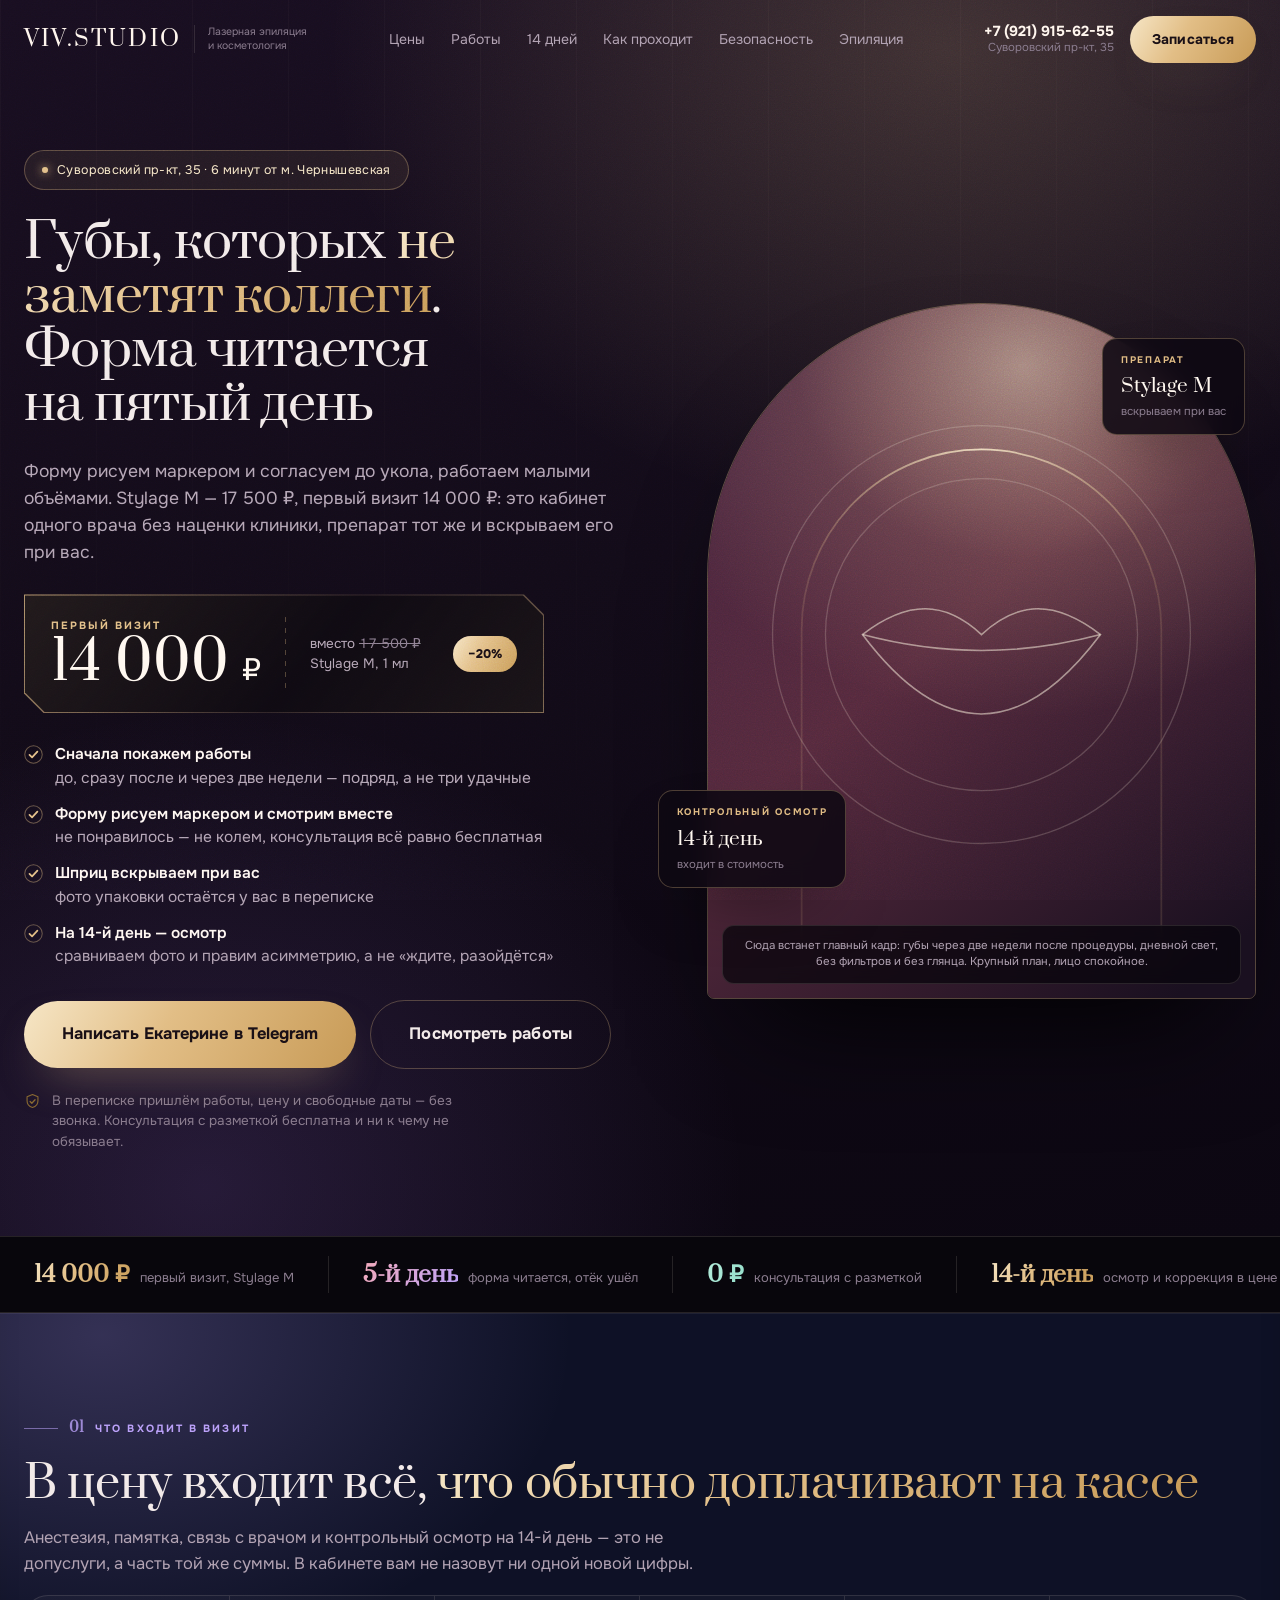
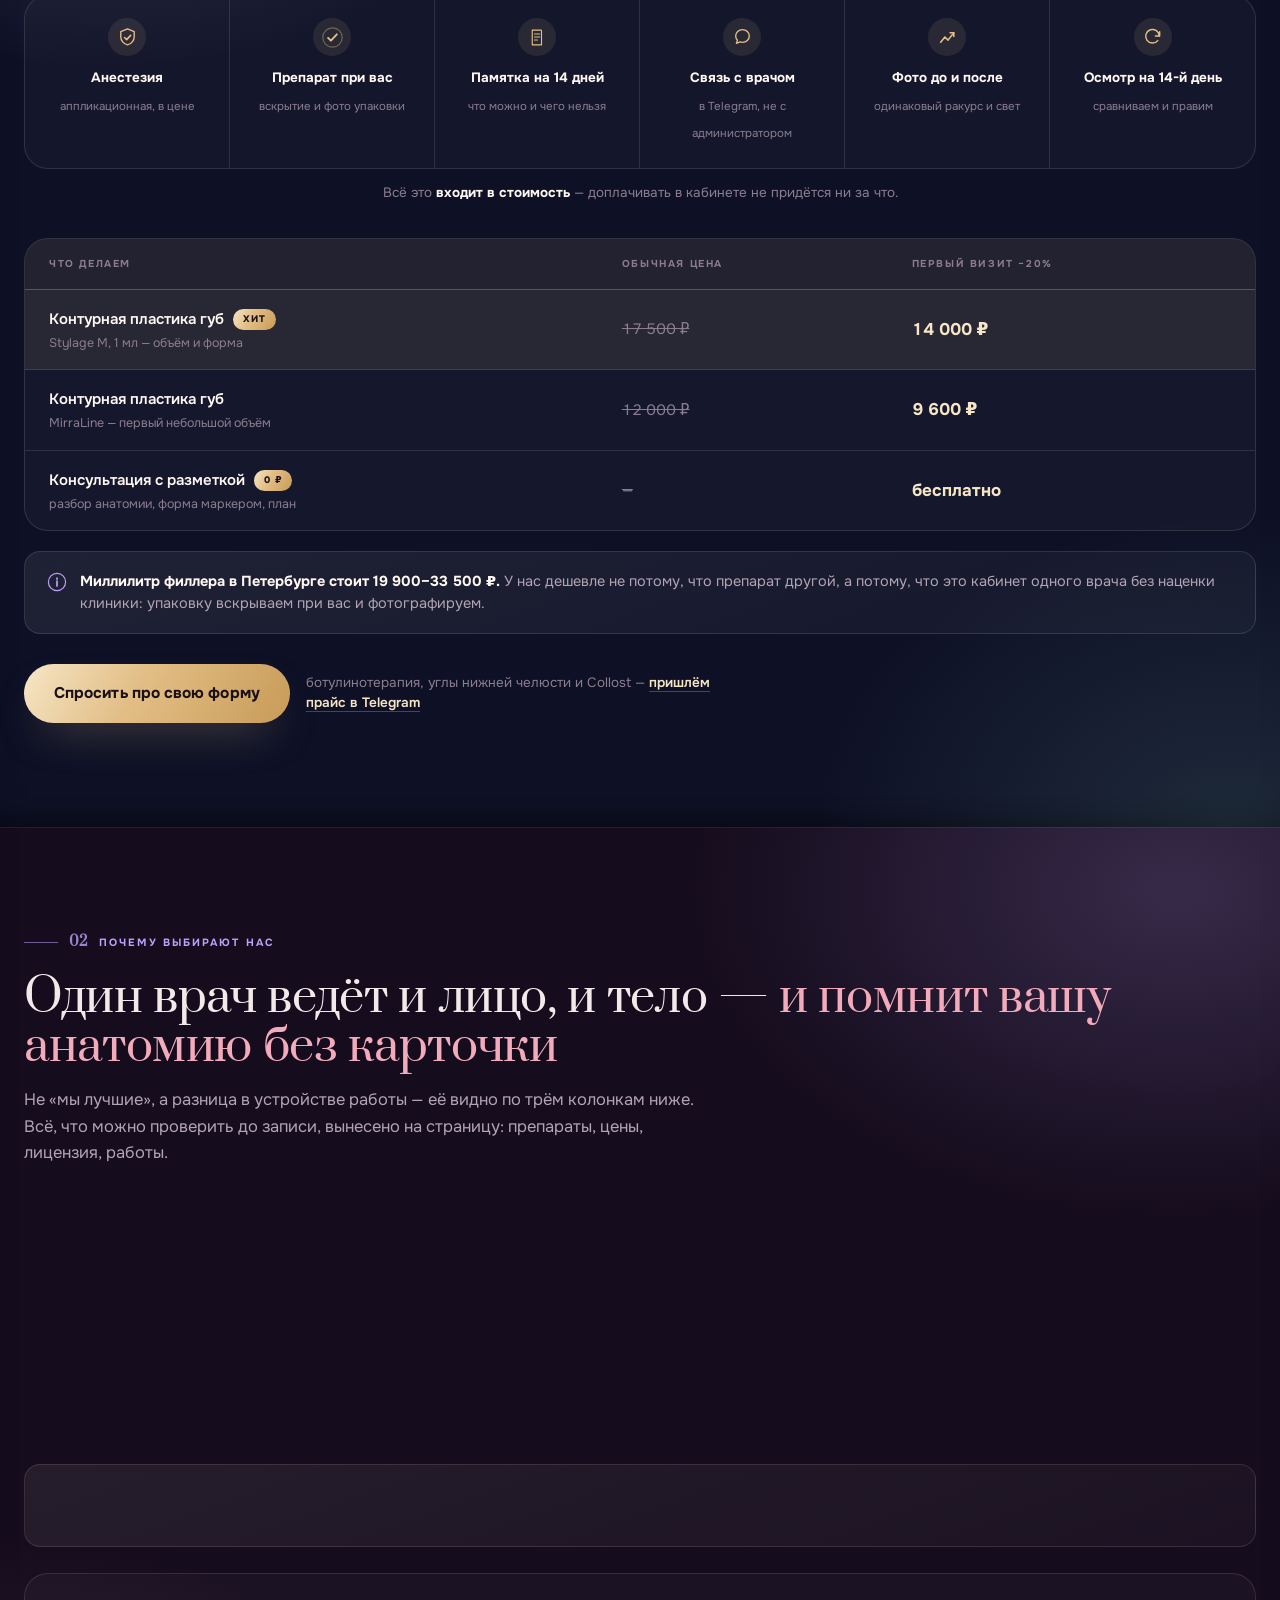
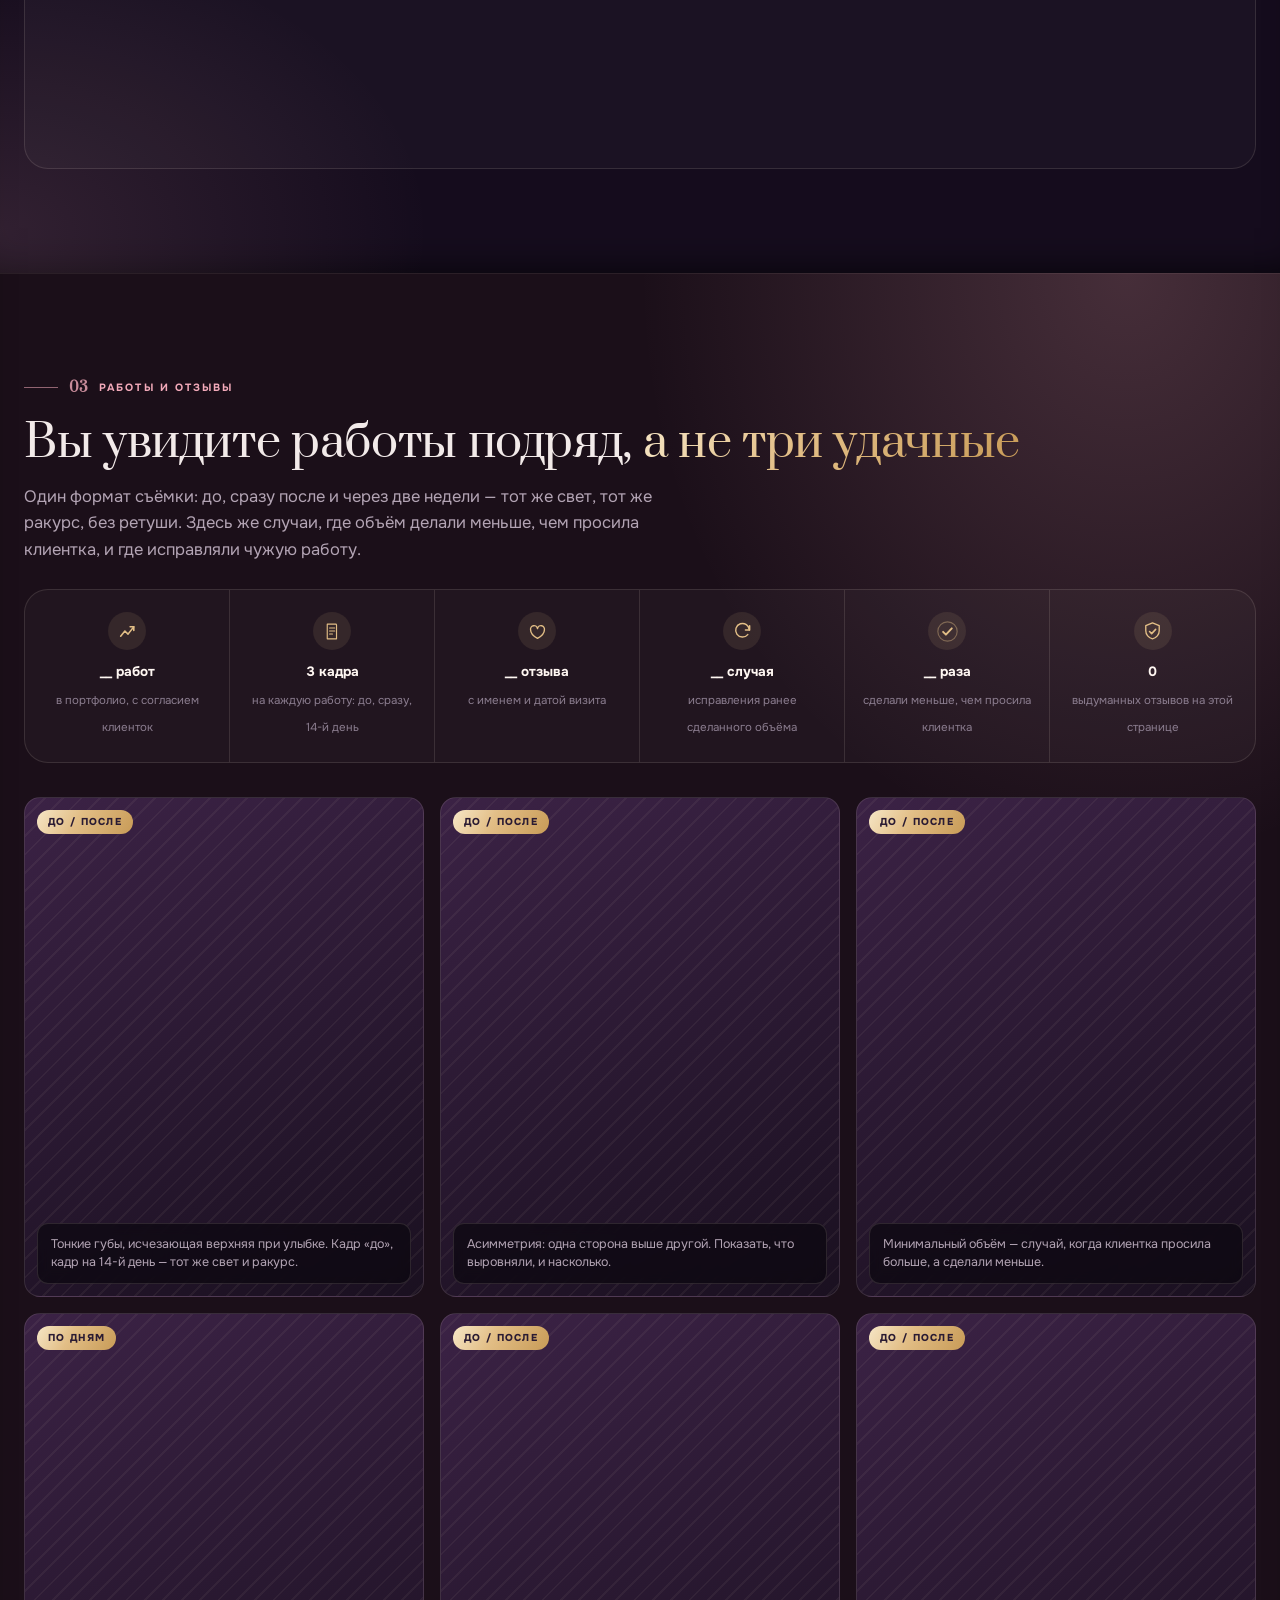
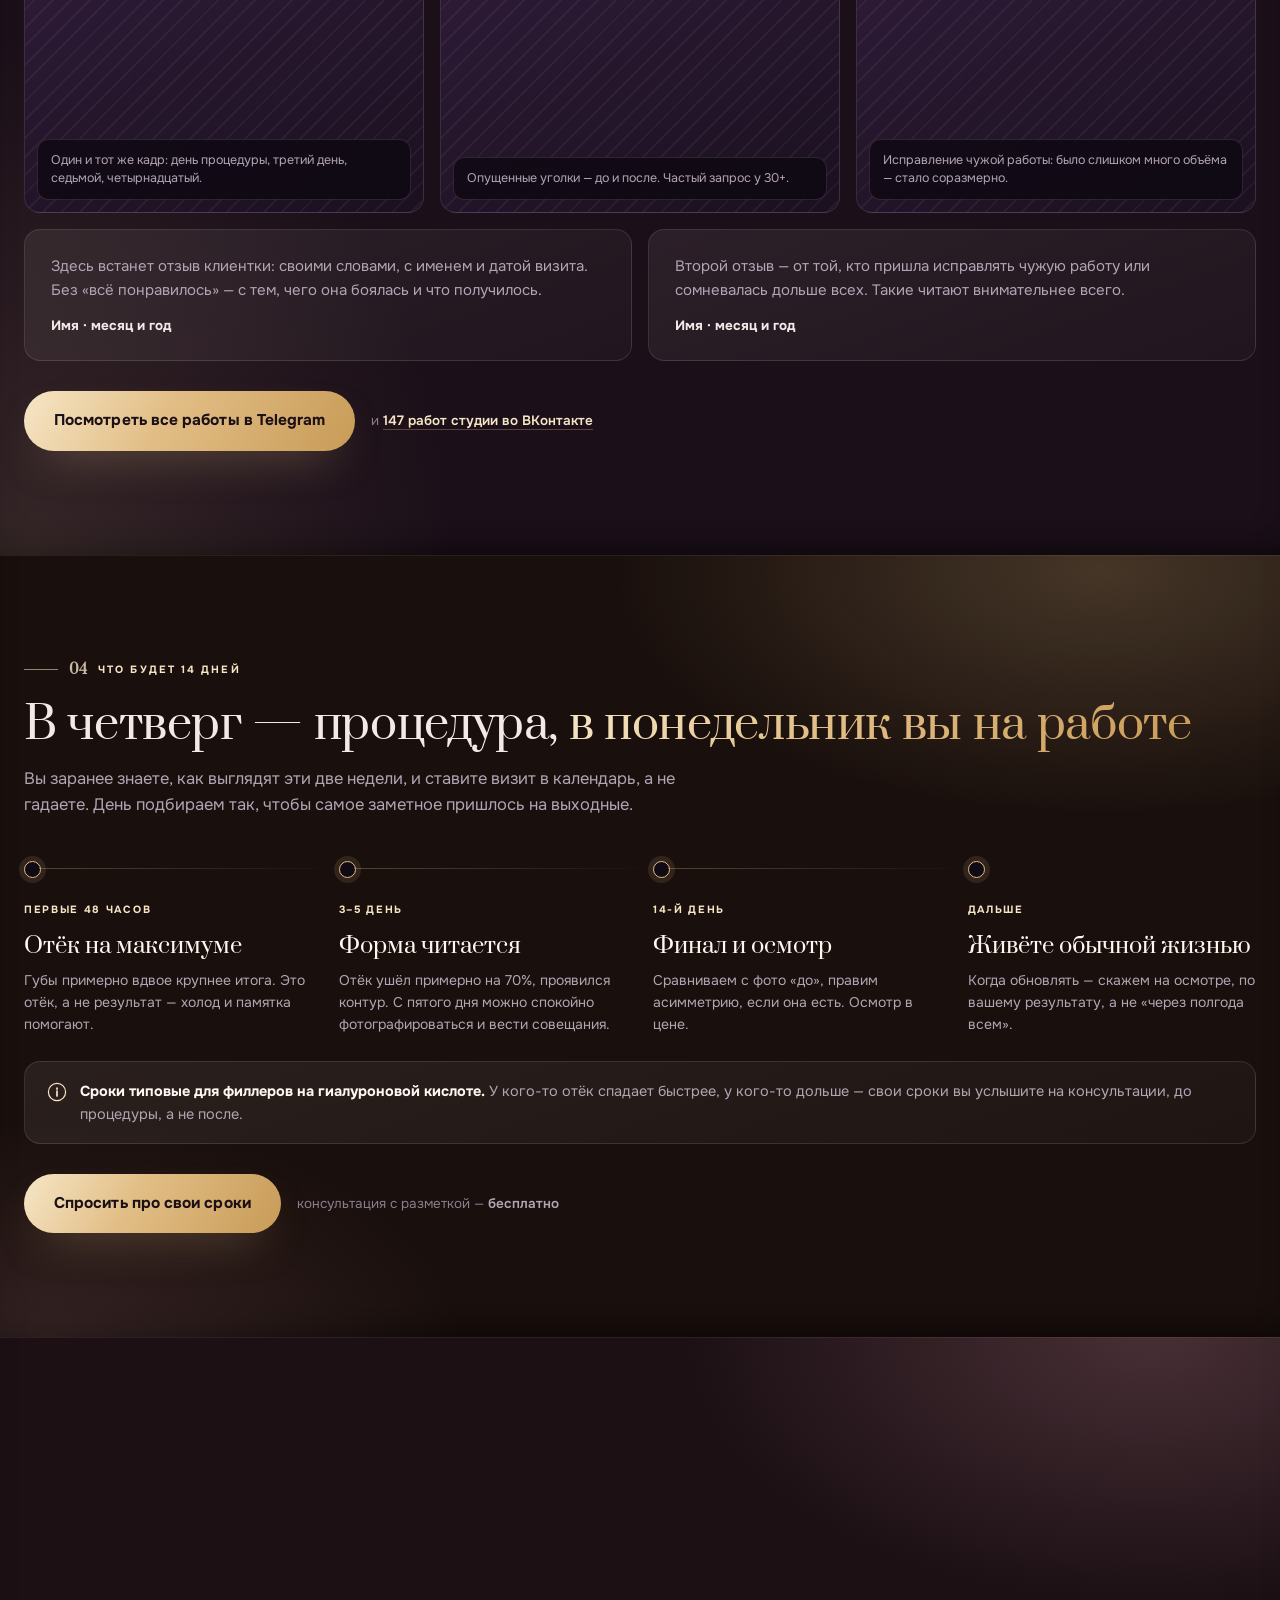
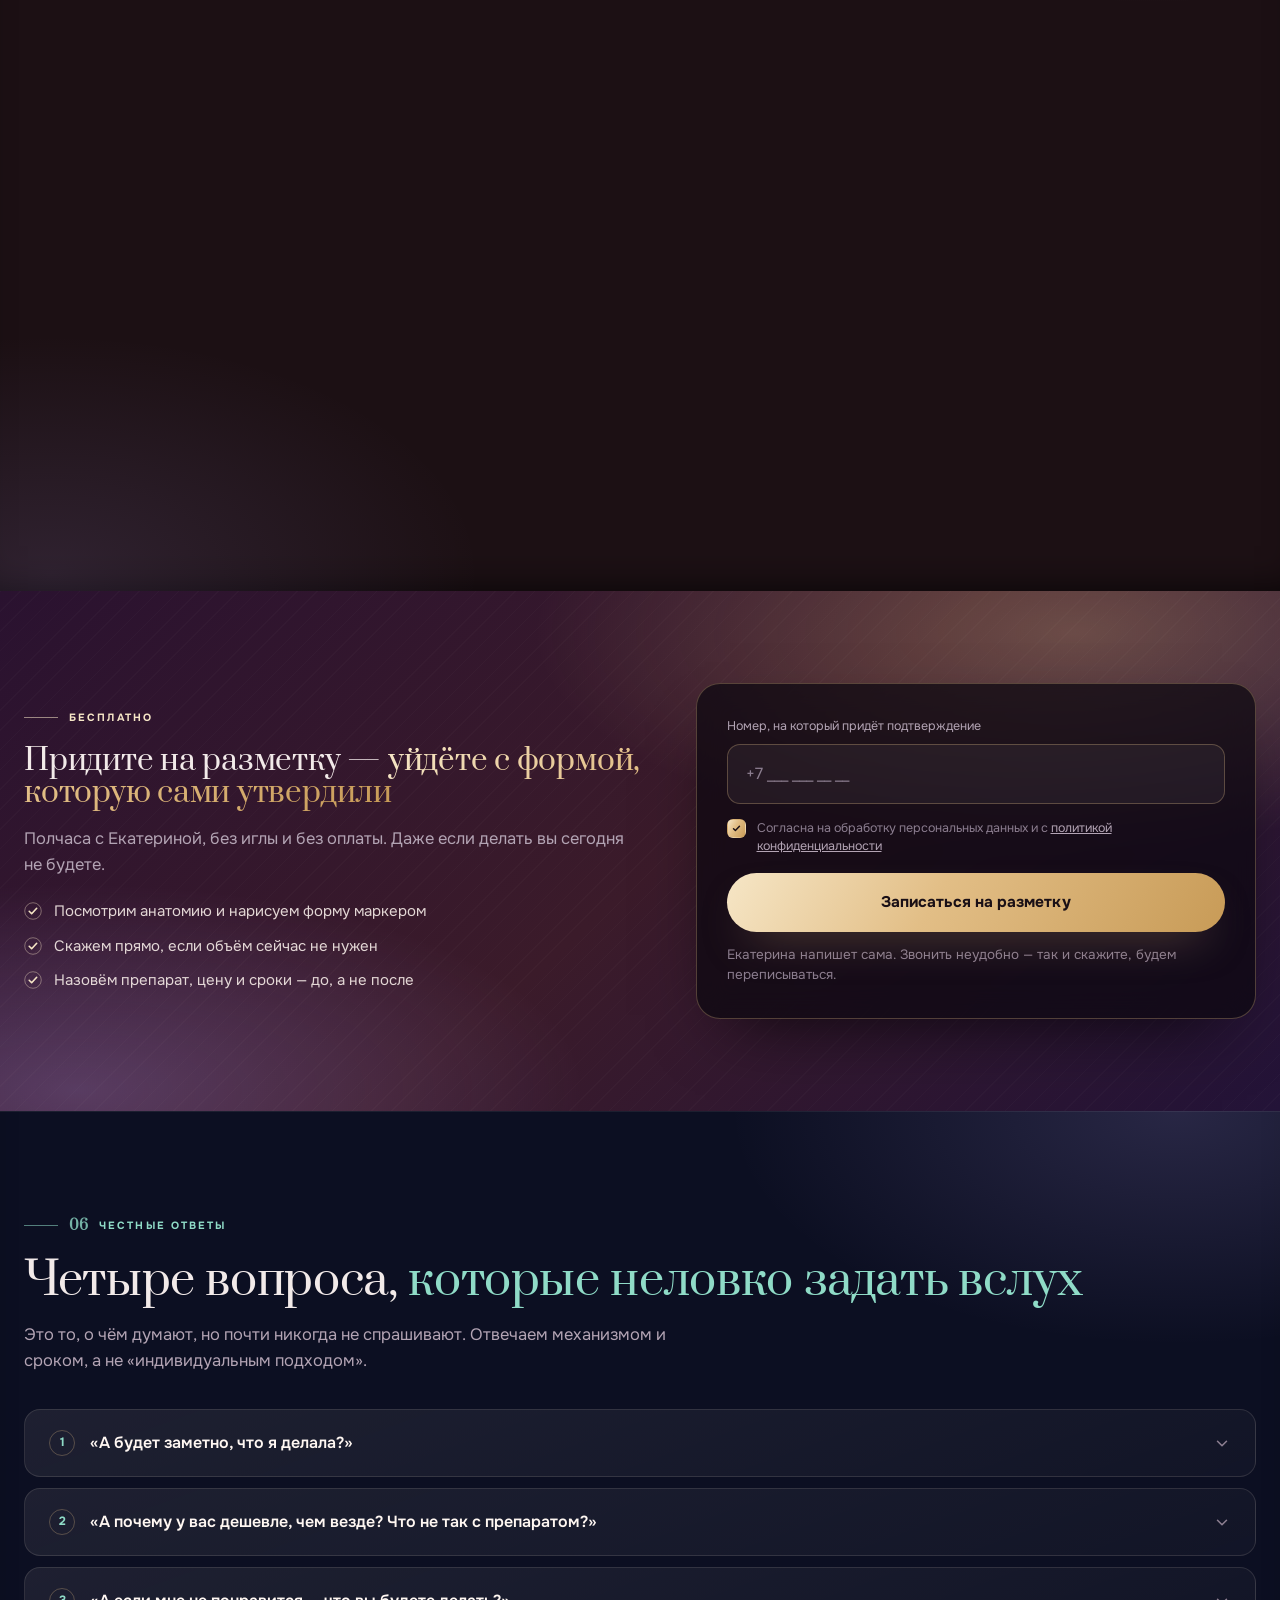
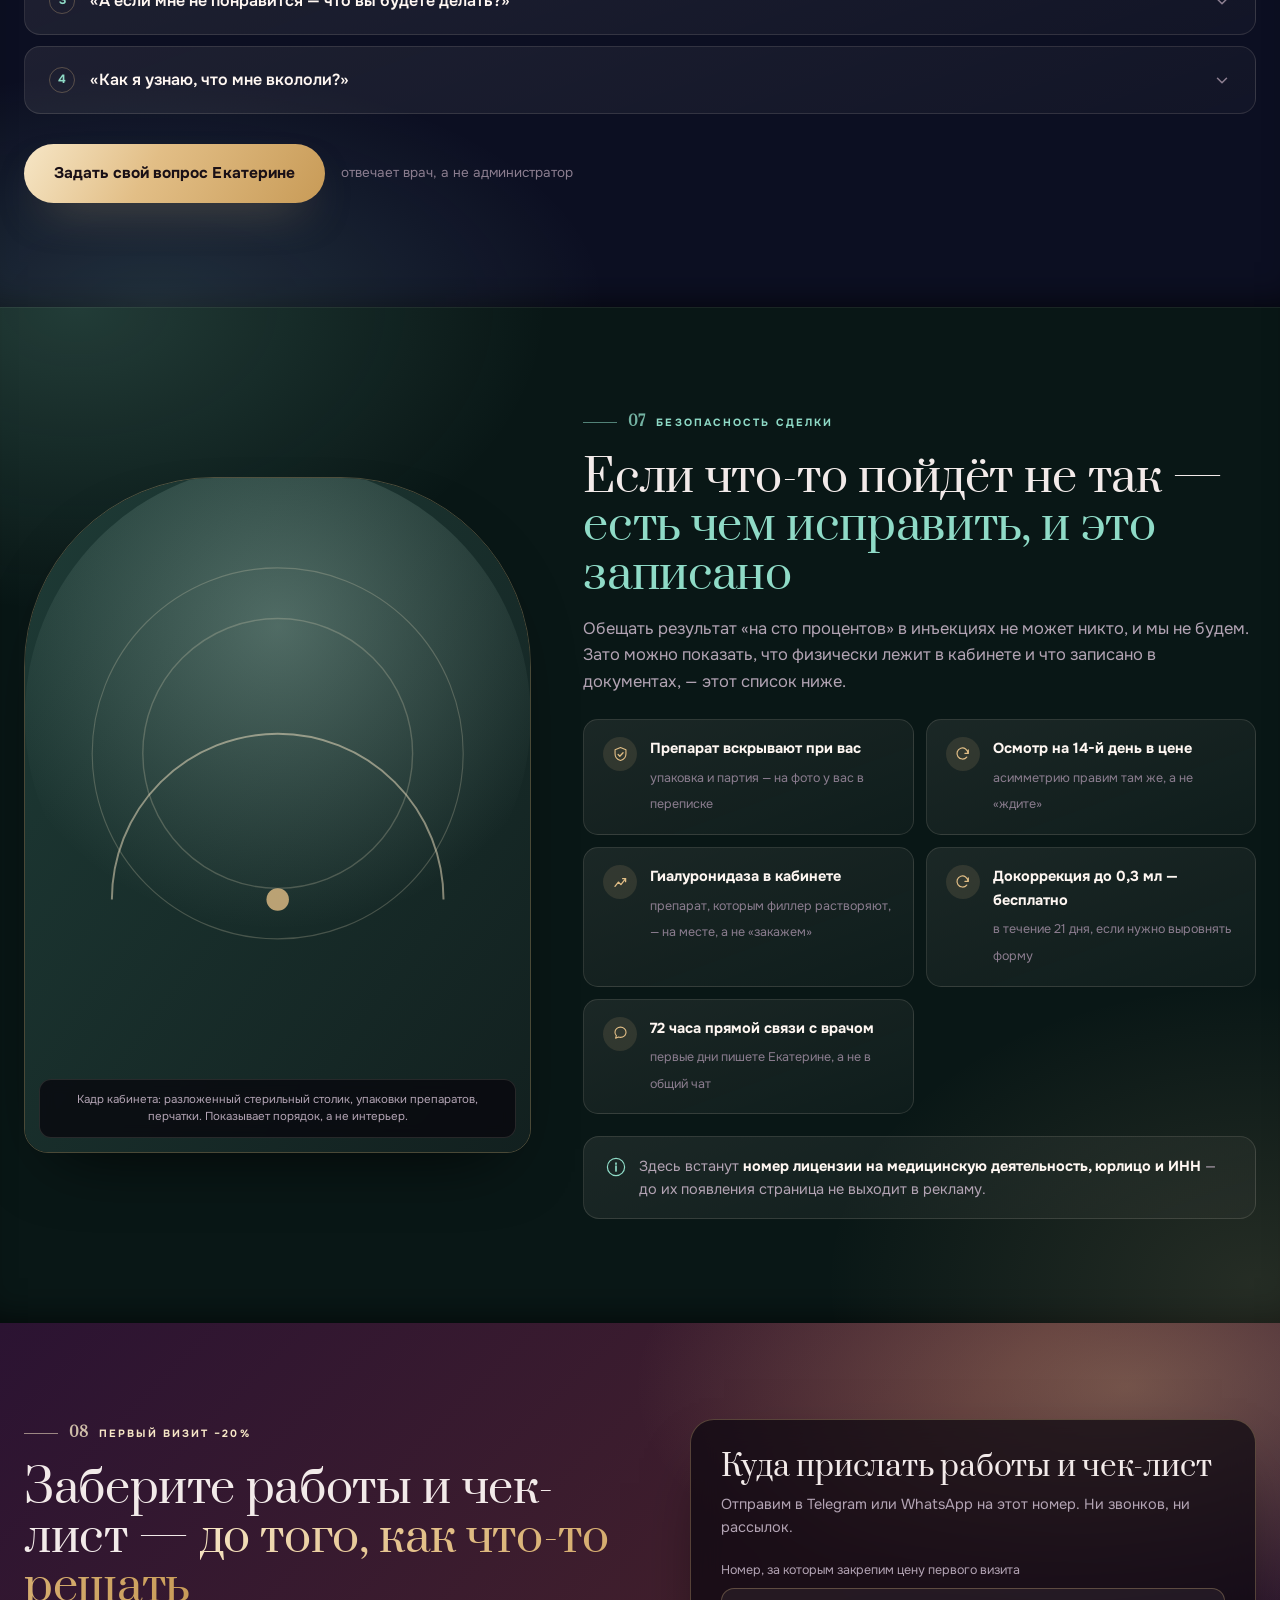
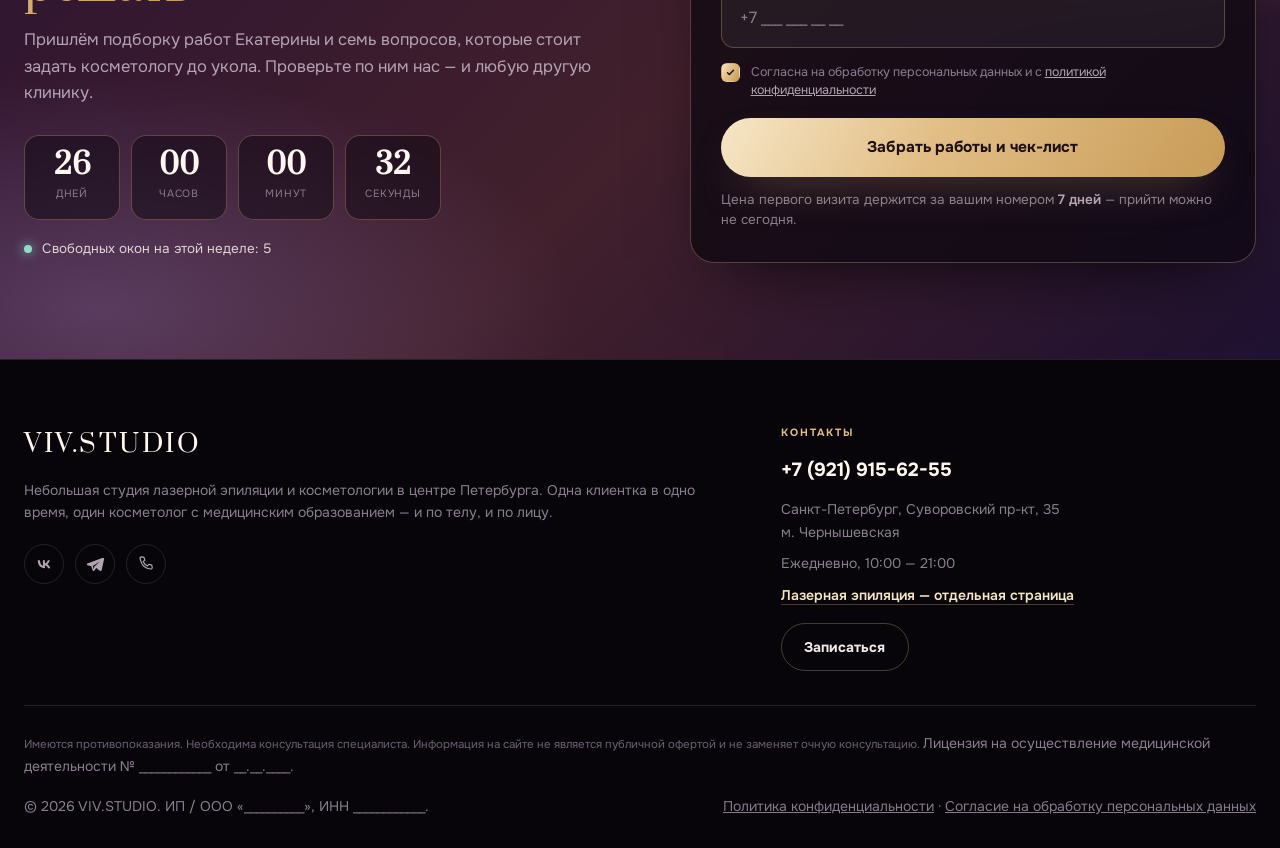
==== index.html @ d4361046 "Губы на главную, лендинг перестроен в восемь блоков По итогам ранжирования JTBD приоритетный сегмент" ====
<!doctype html>
<html lang="ru">
<head>
<meta charset="utf-8">
<meta name="viewport" content="width=device-width, initial-scale=1">
<title>Контурная пластика губ в Петербурге — 14 000 ₽ первый визит | VIV.STUDIO, м. Чернышевская</title>
<meta name="description" content="Губы малыми объёмами: форму рисуем маркером и согласуем до укола, шприц вскрываем при вас, на 14-й день — контрольный осмотр. Stylage M 17 500 ₽, первый визит 14 000 ₽ — цена названа здесь, а не «по запросу». Суворовский пр-кт, 35, шесть минут от м. Чернышевская.">
<link rel="canonical" href="https://viv.studio/">
<meta name="theme-color" content="#0B0710">
<meta name="format-detection" content="telephone=no">
<meta property="og:type" content="website">
<meta property="og:locale" content="ru_RU">
<meta property="og:site_name" content="VIV.STUDIO">
<meta property="og:url" content="https://viv.studio/">
<meta property="og:title" content="Губы, которых не заметят коллеги — VIV.STUDIO">
<meta property="og:description" content="Малые объёмы, форма согласована до укола, препарат вскрывают при вас. Stylage M — первый визит 14 000 ₽ вместо 17 500 ₽.">
<meta property="og:image" content="https://viv.studio/assets/img/og.png">
<meta property="og:image:width" content="1200">
<meta property="og:image:height" content="630">
<meta name="twitter:card" content="summary_large_image">

<!-- Микроразметка под второе направление. Как и на главной: в ней нет
     ничего, чего нет на странице, и нет ни одного отзыва и рейтинга,
     пока их не появилось на самом деле. -->
<script type="application/ld+json">
{
  "@context": "https://schema.org",
  "@type": "BeautySalon",
  "name": "VIV.STUDIO",
  "description": "Контурная пластика губ малыми объёмами у косметолога с медицинским образованием. Форма согласуется до укола, препарат вскрывают при клиентке, на 14-й день — контрольный осмотр.",
  "url": "https://viv.studio/",
  "image": "https://viv.studio/assets/img/og.png",
  "telephone": "+7 921 915-62-55",
  "priceRange": "9600-17500 ₽",
  "currenciesAccepted": "RUB",
  "address": {
    "@type": "PostalAddress",
    "streetAddress": "Суворовский проспект, 35",
    "addressLocality": "Санкт-Петербург",
    "addressCountry": "RU"
  },
  "openingHoursSpecification": [{
    "@type": "OpeningHoursSpecification",
    "dayOfWeek": ["Monday","Tuesday","Wednesday","Thursday","Friday","Saturday","Sunday"],
    "opens": "10:00",
    "closes": "21:00"
  }],
  "sameAs": ["https://vk.com/viv.studio", "https://t.me/VIV_Studio"],
  "makesOffer": [
    {
      "@type": "Offer",
      "name": "Контурная пластика губ Stylage M, первый визит",
      "price": "14000",
      "priceCurrency": "RUB",
      "description": "Обычная цена 17 500 ₽. В стоимость входят анестезия, памятка на 14 дней и контрольный осмотр."
    },
    {
      "@type": "Offer",
      "name": "Контурная пластика губ MirraLine, первый визит",
      "price": "9600",
      "priceCurrency": "RUB",
      "description": "Обычная цена 12 000 ₽. Вариант для первого небольшого объёма."
    },
    {
      "@type": "Offer",
      "name": "Консультация с разметкой",
      "price": "0",
      "priceCurrency": "RUB",
      "description": "Разбор анатомии, разметка маркером и согласование формы. Бесплатно и не обязывает записываться на процедуру."
    }
  ]
}
</script>
<script type="application/ld+json">
{
  "@context": "https://schema.org",
  "@type": "FAQPage",
  "mainEntity": [
    {
      "@type": "Question",
      "name": "Будет ли заметно, что я делала губы?",
      "acceptedAnswer": {
        "@type": "Answer",
        "text": "Работаем малыми объёмами. Форму рисуем маркером и смотрим в зеркало вместе — шприц вскрываем только после вашего согласия. Не понравилась разметка — расходимся, консультация бесплатная."
      }
    },
    {
      "@type": "Question",
      "name": "Сколько держится отёк после контурной пластики губ?",
      "acceptedAnswer": {
        "@type": "Answer",
        "text": "Типичные сроки для филлеров на гиалуроновой кислоте: заметный отёк первые один-три дня, форма читается к пятому-седьмому дню, окончательный результат — примерно к 14-му. Ваши сроки Екатерина назовёт на консультации."
      }
    },
    {
      "@type": "Question",
      "name": "Что будет, если мне не понравится результат?",
      "acceptedAnswer": {
        "@type": "Answer",
        "text": "Асимметрию правим на контрольном осмотре на 14-й день, он входит в стоимость. Филлер на гиалуроновой кислоте при необходимости растворяется — это обсуждается на консультации до процедуры."
      }
    },
    {
      "@type": "Question",
      "name": "Как я узнаю, какой препарат мне вводят?",
      "acceptedAnswer": {
        "@type": "Answer",
        "text": "Шприц вскрывают при вас, упаковку показывают и фотографируют — фото остаётся у вас в переписке."
      }
    }
  ]
}
</script>

<link rel="icon" href="assets/img/favicon.svg" type="image/svg+xml">
<link rel="apple-touch-icon" href="assets/img/apple-touch-icon.png">
<link rel="preload" as="font" type="font/woff2" href="assets/fonts/onest-cyrillic.woff2" crossorigin>
<link rel="preload" as="font" type="font/woff2" href="assets/fonts/prata-cyrillic.woff2" crossorigin>
<style>
/* ── ГАРНИТУРЫ ──────────────────────────────────────────────────────────
   Prata — витрина: заголовки и крупные цифры. Дидон с высоким контрастом
   штриха: на тёмном он читается как гравировка и держит всю премиальность
   страницы сам, без золотых рамок вокруг каждого блока.
   Onest — корпус: текст, интерфейс, прайс, метки. Спокойный гротеск с
   хорошей кириллицей, не спорит с витриной.
   Обе лежат локально: Google Fonts из РФ отдаётся нестабильно.
   ─────────────────────────────────────────────────────────────────────── */
@font-face{font-family:'Prata';font-style:normal;font-weight:400;font-display:swap;
  src:url(assets/fonts/prata-cyrillic.woff2) format('woff2');
  unicode-range:U+0301,U+0400-045F,U+0490-0491,U+04B0-04B1,U+2116}
@font-face{font-family:'Prata';font-style:normal;font-weight:400;font-display:swap;
  src:url(assets/fonts/prata-latin.woff2) format('woff2');
  unicode-range:U+0000-00FF,U+0131,U+0152-0153,U+02BB-02BC,U+02C6,U+02DA,U+02DC,U+0304,U+0308,U+0329,U+2000-206F,U+20AC,U+2122,U+2191,U+2193,U+2212,U+2215,U+FEFF,U+FFFD}
@font-face{font-family:'Onest';font-style:normal;font-weight:300 800;font-display:swap;
  src:url(assets/fonts/onest-cyrillic.woff2) format('woff2');
  unicode-range:U+0301,U+0400-045F,U+0490-0491,U+04B0-04B1,U+2116}
@font-face{font-family:'Onest';font-style:normal;font-weight:300 800;font-display:swap;
  src:url(assets/fonts/onest-latin.woff2) format('woff2');
  unicode-range:U+0000-00FF,U+0131,U+0152-0153,U+02BB-02BC,U+02C6,U+02DA,U+02DC,U+0304,U+0308,U+0329,U+2000-206F,U+20AC,U+2122,U+2191,U+2193,U+2212,U+2215,U+FEFF,U+FFFD}

/* ── ПАЛИТРА ────────────────────────────────────────────────────────────
   Ночная. База — почти чёрный с фиолетовым подтоном, у каждой главы своя
   тёмная бумага: слива, вино, индиго, малахит, эспрессо. Свет на странице
   даёт золото, цветные ноты — лиловая, розовая и мятная — расставлены по
   главам, чтобы лента не была одноцветной.
   ─────────────────────────────────────────────────────────────────────── */
:root{
  --ink:#0B0710;
  --tx:#F2EAE9;            /* корпус: 14:1 на самой светлой бумаге */
  --tx2:#B3A4B4;           /* вторичный: 6.6:1 */
  --tx3:#8B7D8F;
  --gold:#E2BE86; --gold-2:#C89B57; --gold-lt:#F6E6C6; --gold-dk:#8A6A32;
  --rose:#F3AABA; --lilac:#BCA2FA; --mint:#8FDBC7;
  --acc:var(--gold-lt);
  --line:rgba(240,224,206,.13);
  --line-2:rgba(226,190,134,.3);
  --card:linear-gradient(160deg,rgba(255,247,240,.075),rgba(255,247,240,.028));
  --card-h:linear-gradient(160deg,rgba(255,247,240,.11),rgba(255,247,240,.045));
  --glass:rgba(12,8,16,.55);
  --r:16px; --r-lg:24px; --r-xl:34px;
  --sh:0 30px 70px -34px rgba(0,0,0,.85);
  --sh-gold:0 20px 46px -22px rgba(226,190,134,.55);
  --ease:cubic-bezier(.22,.75,.25,1);
  --grad-gold:linear-gradient(120deg,#F6E6C6,#E2BE86 42%,#C89B57);
}

*{box-sizing:border-box;margin:0;padding:0}
html{scroll-behavior:smooth;scroll-padding-top:86px;-webkit-text-size-adjust:100%}
body{background:var(--ink);color:var(--tx);font:400 16.5px/1.62 'Onest',system-ui,-apple-system,'Segoe UI',sans-serif;
  overflow-x:hidden;-webkit-font-smoothing:antialiased;text-rendering:optimizeLegibility}
img{max-width:100%;display:block}
a{color:inherit}
button,input{font:inherit;color:inherit}
::selection{background:rgba(226,190,134,.32)}

/* зерно: на больших тёмных заливках без него видны полосы градиента */
.grain{position:fixed;inset:0;z-index:2;pointer-events:none;opacity:.5;mix-blend-mode:overlay;
  background-image:url("data:image/svg+xml,%3Csvg xmlns='http://www.w3.org/2000/svg' width='180' height='180'%3E%3Cfilter id='n'%3E%3CfeTurbulence type='fractalNoise' baseFrequency='.85' numOctaves='3'/%3E%3C/filter%3E%3Crect width='180' height='180' filter='url(%23n)' opacity='.5'/%3E%3C/svg%3E")}

.wrap{width:min(1240px,100% - 48px);margin-inline:auto}
.num{font-variant-numeric:tabular-nums lining-nums;font-feature-settings:"tnum" 1}
.sr{position:absolute;width:1px;height:1px;overflow:hidden;clip:rect(0 0 0 0)}

/* ── ТИПОГРАФИКА ── */
h1,h2,h3,h4,.dis{font-family:'Prata',Georgia,serif;font-weight:400;letter-spacing:-.008em;line-height:1.08}
h1{font-size:clamp(32px,3.9vw,56px);line-height:1.08;letter-spacing:-.015em;text-wrap:balance}
.nw{white-space:nowrap}
h2{font-size:clamp(29px,3.5vw,49px);line-height:1.09}
h3{font-size:clamp(22px,2.3vw,30px)}
h4{font-size:20px;line-height:1.22}
h2 .acc,h1 .acc,h3 .acc{background:var(--grad-gold);-webkit-background-clip:text;background-clip:text;color:transparent}
h1 .acc-r,h2 .acc-r{color:var(--rose)}
h2 .acc-l{color:var(--lilac)}
h2 .acc-m{color:var(--mint)}
.lead{font-size:clamp(16.5px,1.25vw,18.5px);line-height:1.6;color:var(--tx2);max-width:62ch;margin-top:16px}
/* Сообщение о том, что заявка не ушла. Появляется только при отказе
   сервера: человек не должен остаться с ощущением «я записалась»,
   если на самом деле его телефон никуда не уехал. */
.sendfail{margin-top:16px;padding:16px 18px;border-radius:14px;font-size:14px;line-height:1.55;
  color:var(--tx2);background:rgba(228,120,140,.1);border:1px solid rgba(228,120,140,.34)}
.sendfail b{display:block;margin-bottom:4px;color:#FFF7F2}
.sf-btns{display:flex;flex-wrap:wrap;gap:9px;margin-top:12px}
.sf-btns a{padding:9px 15px;border-radius:99px;font-size:13.5px;font-weight:700;text-decoration:none;
  color:#2A1B33;background:var(--grad-gold)}
.sf-btns a+a{color:var(--tx);background:none;border:1px solid var(--line-2)}
.under{font-size:13.5px;line-height:1.5;color:var(--tx3)}
.under b{color:var(--tx2);font-weight:600}
b,strong{font-weight:700;color:#FFF7F2}

/* метка главы: номер, тонкая линия, слово */
.kick{display:flex;align-items:center;gap:11px;font-size:10.5px;font-weight:700;letter-spacing:.2em;
  text-transform:uppercase;color:var(--acc);margin-bottom:20px}
.kick i{width:34px;height:1px;background:currentColor;opacity:.55;flex:none}
.kick em{font-family:'Prata',serif;font-style:normal;font-size:14px;letter-spacing:0;opacity:.8}

/* ── КНОПКИ ── */
.btn{position:relative;display:inline-flex;align-items:center;justify-content:center;gap:9px;
  padding:17px 30px;border:0;border-radius:999px;cursor:pointer;overflow:hidden;
  font-size:15.5px;font-weight:700;letter-spacing:.005em;text-decoration:none;white-space:nowrap;
  background:var(--grad-gold);color:#1A1016;box-shadow:var(--sh-gold);
  transition:transform .35s var(--ease),box-shadow .35s var(--ease),filter .35s var(--ease)}
.btn::after{content:'';position:absolute;inset:0;transform:translateX(-120%) skewX(-18deg);
  background:linear-gradient(90deg,transparent,rgba(255,255,255,.55),transparent);transition:transform .8s var(--ease)}
.btn:hover{transform:translateY(-2px);box-shadow:0 26px 54px -20px rgba(226,190,134,.75);filter:brightness(1.04)}
.btn:hover::after{transform:translateX(120%) skewX(-18deg)}
.btn:active{transform:translateY(0)}
.btn-lg{padding:20px 38px;font-size:16.5px}
.btn-sm{padding:12px 22px;font-size:14px}
.btn-w{width:100%}
.btn-ghost{background:transparent;color:var(--tx);box-shadow:none;border:1px solid var(--line-2)}
.btn-ghost:hover{background:rgba(226,190,134,.08);box-shadow:none;border-color:var(--gold)}
.btn-ghost::after{display:none}

/* ── ШАПКА ── */
.progress{position:fixed;top:0;left:0;height:2px;width:0;z-index:60;background:var(--grad-gold);
  box-shadow:0 0 14px rgba(226,190,134,.6);transition:width .12s linear}
header{position:fixed;top:0;left:0;right:0;z-index:50;padding:16px 0;
  transition:padding .45s var(--ease),background .45s var(--ease),box-shadow .45s var(--ease),backdrop-filter .45s}
header.sticky-on{padding:9px 0;background:rgba(9,6,13,.82);backdrop-filter:blur(16px) saturate(140%);
  box-shadow:0 1px 0 var(--line),0 18px 40px -30px #000}
.hd{display:flex;align-items:center;justify-content:space-between;gap:22px}
.logo{display:flex;align-items:center;gap:13px;text-decoration:none}
.lm{font-family:'Prata',serif;font-size:22px;letter-spacing:.1em;color:#FFF6EE}
.ld{font-size:10.5px;line-height:1.32;color:var(--tx3);border-left:1px solid var(--line);padding-left:13px}
header nav{display:flex;gap:26px;font-size:14px;color:var(--tx2)}
header nav a{position:relative;text-decoration:none;padding:4px 0;transition:color .3s var(--ease)}
header nav a::after{content:'';position:absolute;left:0;right:100%;bottom:0;height:1px;background:var(--gold);
  transition:right .4s var(--ease)}
header nav a:hover{color:var(--gold-lt)}
header nav a:hover::after{right:0}
.hd-c{display:flex;align-items:center;gap:16px}
.hd-ph{text-align:right;font-size:14.5px;line-height:1.3}
.hd-ph a{font-weight:700;text-decoration:none;color:#FFF6EE}
.hd-ph span{display:block;font-size:11.5px;color:var(--tx3)}
.burger{display:none;background:none;border:0;color:var(--tx);cursor:pointer;padding:6px}

/* ── ПЕРВЫЙ ЭКРАН ─────────────────────────────────────────────────────
   Сцена, а не «цветные пятна»: тёмный зал, один тёплый луч сверху и
   светящаяся арка справа. Слева — крупная витринная типографика и билет
   с ценой, у которого срезаны углы. Премиум читается материалом и
   светом, забота — тем, что первым делом названы цена и бесплатный вход.
   ─────────────────────────────────────────────────────────────────── */
.hero{position:relative;overflow:hidden;padding:150px 0 84px;
  background:
    radial-gradient(78% 62% at 74% 4%,rgba(226,190,134,.2),transparent 62%),
    radial-gradient(66% 60% at 16% 96%,rgba(150,110,220,.18),transparent 64%),
    linear-gradient(168deg,#180E20 0%,#120B18 46%,#0C0712 100%)}
/* вертикальные нити — «занавес» зала */
.hero::before{content:'';position:absolute;inset:0;pointer-events:none;opacity:.5;
  background:repeating-linear-gradient(90deg,rgba(255,240,220,.05) 0 1px,transparent 1px 96px);
  mask-image:linear-gradient(180deg,#000 0%,transparent 78%)}
.hero-g{position:relative;display:grid;grid-template-columns:1.06fr .94fr;gap:64px;align-items:center}
.tag{display:inline-flex;align-items:center;gap:9px;padding:9px 17px;border-radius:999px;
  border:1px solid var(--line-2);background:rgba(226,190,134,.07);
  font-size:12.5px;letter-spacing:.03em;color:var(--gold-lt);margin-bottom:26px}
.tag i{width:6px;height:6px;border-radius:50%;background:var(--gold);box-shadow:0 0 10px var(--gold)}
.h-txt h1{margin-bottom:26px}
.h-sub{font-size:17.5px;line-height:1.55;color:var(--tx2);max-width:52ch}

/* билет с ценой: срезанные углы и золотая обводка через подложку */
.tk{--cut:20px;margin:28px 0 30px;padding:1px;max-width:520px;
  background:linear-gradient(130deg,rgba(226,190,134,.75),rgba(226,190,134,.14) 55%,rgba(226,190,134,.5));
  clip-path:polygon(0 0,calc(100% - var(--cut)) 0,100% var(--cut),100% 100%,var(--cut) 100%,0 calc(100% - var(--cut)));
  transition:transform .5s var(--ease)}
.tk:hover{transform:translateY(-3px)}
.tk-in{--cut:20px;display:flex;align-items:center;gap:24px;padding:22px 26px;background:rgba(10,6,14,.86);
  clip-path:polygon(0 0,calc(100% - var(--cut)) 0,100% var(--cut),100% 100%,var(--cut) 100%,0 calc(100% - var(--cut)))}
.tk-l{font-size:10.5px;font-weight:700;letter-spacing:.2em;text-transform:uppercase;color:var(--gold);display:block;margin-bottom:2px}
.tk-p{font-family:'Prata',serif;font-size:clamp(38px,4.6vw,54px);line-height:1;color:#FFF8F0}
.tk-p span{font-size:.55em}
.tk-sep{width:1px;align-self:stretch;background:repeating-linear-gradient(180deg,var(--line-2) 0 5px,transparent 5px 11px)}
.tk-w{font-size:13.5px;line-height:1.45;color:var(--tx2)}
.tk-w s{color:var(--tx3)}
.tk-save{margin-left:auto;padding:8px 15px;border-radius:999px;background:var(--grad-gold);color:#1A1016;
  font-size:12.5px;font-weight:800;white-space:nowrap}

.bul{list-style:none;display:grid;gap:13px;margin:0 0 32px}
.bul li{display:flex;gap:12px;font-size:15.5px;line-height:1.5;color:var(--tx2)}
.bul .i{flex:none;margin-top:2px;color:var(--gold)}
.bul b{display:block;color:#FFF7F2;font-weight:600}
.h-cta{display:flex;gap:14px;flex-wrap:wrap;align-items:center}
.h-note{display:flex;gap:11px;margin-top:22px;font-size:13.5px;line-height:1.5;color:var(--tx3);max-width:50ch}
.h-note .i{flex:none;margin-top:2px;color:var(--gold-dk)}

/* арка со светом */
.h-vis{position:relative}
.arch{position:relative;aspect-ratio:41/52;border-radius:999px 999px 26px 26px;overflow:hidden;
  border:1px solid rgba(226,190,134,.34);
  box-shadow:0 60px 120px -50px #000,inset 0 0 90px rgba(226,190,134,.14)}
.arch svg,.arch img{position:absolute;inset:0;width:100%;height:100%;object-fit:cover}
.arch img{opacity:0;animation:ph .8s var(--ease) .2s forwards}
@keyframes ph{to{opacity:1}}
.ph-cap{position:absolute;left:14px;right:14px;bottom:14px;padding:12px 15px;border-radius:12px;
  background:rgba(8,5,12,.72);backdrop-filter:blur(7px);border:1px solid var(--line);
  font-size:11.5px;line-height:1.45;color:var(--tx2);text-align:center}
.arch img+.ph-cap{display:none}
.badge{position:absolute;padding:14px 18px;border-radius:15px;background:rgba(14,9,19,.88);
  backdrop-filter:blur(12px);border:1px solid var(--line-2);box-shadow:var(--sh);z-index:3;
  animation:flo 7s ease-in-out infinite}
@keyframes flo{0%,100%{transform:translateY(0)}50%{transform:translateY(-9px)}}
.badge .bl{font-size:9.5px;font-weight:700;letter-spacing:.18em;text-transform:uppercase;color:var(--gold)}
.badge .bn{font-family:'Prata',serif;font-size:19px;color:#FFF8F0;margin:3px 0 2px}
.badge .bt{font-size:11.5px;line-height:1.4;color:var(--tx3)}
.b1{top:5%;right:2%;animation-delay:-1.5s}
.b2{bottom:16%;left:-9%;animation-delay:-3.5s}

/* ── ЛЕНТА ФАКТОВ ── */
.strip{position:relative;overflow:hidden;padding:19px 0;background:#08060C;
  border-block:1px solid var(--line)}
.strip .row{display:flex;width:max-content;animation:mq 46s linear infinite}
.strip:hover .row{animation-play-state:paused}
@keyframes mq{to{transform:translateX(-50%)}}
.strip .it{display:flex;align-items:baseline;gap:10px;padding:0 34px;white-space:nowrap;
  border-right:1px solid var(--line)}
.strip b{font-family:'Prata',serif;font-size:23px;background:var(--grad-gold);
  -webkit-background-clip:text;background-clip:text;color:transparent}
.strip span{font-size:13px;color:var(--tx3)}
/* цифры в ленте идут тремя цветами по кругу — золото, лиловый, мятный:
   одноцветная лента на тёмном читается как техническая строка */
.strip .it:nth-child(3n+2) b{background-image:linear-gradient(120deg,#F3AABA,#BCA2FA)}
.strip .it:nth-child(3n) b{background-image:linear-gradient(120deg,#B7EEDD,#8FDBC7)}

/* ── ГЛАВЫ ── */
/* На стыке двух тёмных бумаг нужна не линия, а перегиб: сверху тонкий
   световой блик, снизу мягкая тень — тогда главы читаются как слои,
   а не как срез в фотошопе. */
.pane{position:relative;padding:104px 0;background:var(--bg);isolation:isolate;
  box-shadow:inset 0 1px 0 rgba(255,240,220,.07),inset 0 -26px 40px -30px rgba(0,0,0,.9)}
.pane::before{content:'';position:absolute;inset:0;pointer-events:none;z-index:-1;background:var(--spot,none)}
/* У каждой главы два световых пятна разного цвета: одно у верхнего угла,
   второе — у противоположного нижнего. Одно пятно давало ровную заливку и
   глава читалась плоско; два дают глубину и цветную ноту, ради которой
   ночная страница вообще может быть красочной. */
.t-wine{--bg:#1B0F19;--acc:var(--rose);
  --spot:radial-gradient(56% 46% at 88% 0%,rgba(243,170,186,.2),transparent 68%),
         radial-gradient(48% 40% at 2% 100%,rgba(226,190,134,.13),transparent 70%)}
.t-indigo{--bg:#0E1126;--acc:var(--lilac);
  --spot:radial-gradient(54% 44% at 8% 2%,rgba(188,162,250,.22),transparent 68%),
         radial-gradient(46% 40% at 96% 100%,rgba(143,219,199,.12),transparent 70%)}
.t-plum{--bg:#150C1D;--acc:var(--lilac);
  --spot:radial-gradient(56% 46% at 92% 6%,rgba(188,162,250,.2),transparent 68%),
         radial-gradient(48% 40% at 0% 96%,rgba(243,170,186,.13),transparent 70%)}
.t-jade{--bg:#091716;--acc:var(--mint);
  --spot:radial-gradient(54% 44% at 6% 0%,rgba(143,219,199,.19),transparent 68%),
         radial-gradient(48% 42% at 98% 96%,rgba(226,190,134,.13),transparent 70%)}
.t-espresso{--bg:#190F0C;--acc:var(--gold-lt);
  --spot:radial-gradient(56% 46% at 86% 2%,rgba(226,190,134,.22),transparent 68%),
         radial-gradient(46% 40% at 4% 100%,rgba(243,170,186,.12),transparent 70%)}
.t-night{--bg:#0C0F22;--acc:var(--mint);
  --spot:radial-gradient(52% 44% at 12% 100%,rgba(143,219,199,.16),transparent 68%),
         radial-gradient(50% 42% at 92% 0%,rgba(188,162,250,.16),transparent 70%)}
.t-rosewood{--bg:#1C1014;--acc:var(--rose);
  --spot:radial-gradient(54% 46% at 90% 0%,rgba(243,170,186,.2),transparent 68%),
         radial-gradient(48% 40% at 4% 98%,rgba(188,162,250,.12),transparent 70%)}

.card{background:var(--card);border:1px solid var(--line);border-radius:var(--r-lg);
  transition:transform .5s var(--ease),border-color .5s var(--ease),background .5s var(--ease),box-shadow .5s var(--ease)}
/* Один угол у карточки всегда острый, и в каждой паре он свой. Приём с
   печатного разворота: одинаковые скруглённые прямоугольники подряд
   усыпляют глаз, срезанный угол задаёт направление чтения. */
.fork .fk:nth-child(1){border-radius:var(--r-xl) var(--r-lg) var(--r-lg) 6px}
.fork .fk:nth-child(2){border-radius:var(--r-lg) var(--r-xl) 6px var(--r-lg)}
.care .cc:nth-child(1),.g2 .cc:nth-child(1){border-radius:var(--r-xl) var(--r-lg) var(--r-lg) 6px}
.care .cc:nth-child(2){border-radius:var(--r-lg) var(--r-lg) var(--r-lg) var(--r-lg)}
.care .cc:nth-child(3),.g2 .cc:nth-child(2){border-radius:var(--r-lg) var(--r-xl) 6px var(--r-lg)}
.cmp .c:nth-child(1){border-radius:var(--r-xl) var(--r-lg) var(--r-lg) 6px}
.cmp .c:nth-child(3){border-radius:var(--r-lg) var(--r-xl) 6px var(--r-lg)}
.card:hover{transform:translateY(-4px);border-color:var(--line-2);background:var(--card-h);box-shadow:var(--sh)}

/* ── РАЗВИЛКА ── */
.fork{display:grid;grid-template-columns:1fr 1fr;gap:22px;margin-top:38px}
.fk{padding:34px 32px;display:flex;flex-direction:column;gap:14px}
.fk .fl{font-size:10.5px;font-weight:700;letter-spacing:.18em;text-transform:uppercase;color:var(--acc)}
.fk p{color:var(--tx2);font-size:15.5px}
.fk .fpr{font-family:'Prata',serif;font-size:31px;color:#FFF8F0;margin-top:auto;padding-top:8px}
.fk .fpr small{font-family:'Onest',sans-serif;font-size:13px;color:var(--tx3);margin-left:8px}

/* ── ПРАЙС ── */
.tw{border:1px solid var(--line);border-radius:var(--r-lg);overflow:hidden;background:rgba(255,247,240,.03)}
.pt{border-collapse:collapse;width:100%;font-size:15px}
.pt th,.pt td{text-align:left;padding:17px 24px;border-bottom:1px solid var(--line);vertical-align:middle}
.pt tr:last-child td{border-bottom:0}
.pt th{font-size:10px;font-weight:700;letter-spacing:.16em;text-transform:uppercase;color:var(--tx3);
  background:rgba(226,190,134,.06);white-space:nowrap;border-bottom-color:var(--line-2)}
.pt td:first-child{font-weight:600;color:#FFF7F2}
.pt small{display:block;font-size:12.5px;font-weight:400;color:var(--tx3);margin-top:3px;line-height:1.45}
.pt .p-old{color:var(--tx3);text-decoration:line-through;white-space:nowrap}
.pt .p-new{font-weight:700;color:var(--gold-lt);white-space:nowrap;font-size:17px}
.pt tbody tr,.pt tr{transition:background .35s var(--ease)}
.pt tr:hover td{background:rgba(226,190,134,.05)}
.pt tr.hl td{background:rgba(226,190,134,.09)}
.chip{display:inline-block;font-size:9.5px;font-weight:800;letter-spacing:.1em;text-transform:uppercase;
  background:var(--grad-gold);color:#1A1016;border-radius:99px;padding:3px 10px;margin-left:9px;vertical-align:middle}
.note{display:flex;gap:13px;margin-top:20px;padding:18px 22px;border-radius:var(--r);font-size:14.5px;
  line-height:1.55;color:var(--tx2);background:var(--card);border:1px solid var(--line)}
.note .i{flex:none;margin-top:2px;color:var(--acc)}
.cta-row{margin-top:30px;display:flex;gap:16px;flex-wrap:wrap;align-items:center}
.cta-row .under{max-width:46ch}
.lnk{color:var(--gold-lt);font-weight:600;text-decoration:none;border-bottom:1px solid var(--line-2);
  transition:border-color .3s var(--ease),color .3s var(--ease)}
.lnk:hover{color:#FFF8F0;border-color:var(--gold)}

/* ── КАЛЬКУЛЯТОР ── */
.calc-g{display:grid;grid-template-columns:1.04fr .96fr;gap:22px;margin-top:36px;align-items:start}
/* колонки сетки не должны раздуваться по самому длинному слову внутри:
   иначе на телефоне страница уезжает вбок на два десятка пикселей */
.calc-g>*,.fork>*,.cmp>*,.care>*,.g2>*,.exp>*,.stu>*,.fbox>*,.fin-g>*,.hero-g>*,.creds>*{min-width:0}
.calc-z{padding:26px 24px}
.calc-z>p{font-size:13.5px;color:var(--tx3);margin-bottom:14px}
.zl{display:grid;gap:7px}
.zl label{display:flex;align-items:center;gap:14px;padding:13px 16px;border-radius:13px;cursor:pointer;
  border:1px solid transparent;transition:background .3s var(--ease),border-color .3s var(--ease)}
.zl label:hover{background:rgba(255,247,240,.05)}
.zl input{appearance:none;width:21px;height:21px;flex:none;border-radius:7px;border:1.5px solid var(--line-2);
  cursor:pointer;position:relative;transition:background .3s var(--ease),border-color .3s var(--ease)}
.zl input::after{content:'';position:absolute;inset:0;background:no-repeat center/12px url("data:image/svg+xml,%3Csvg xmlns='http://www.w3.org/2000/svg' viewBox='0 0 20 20' fill='none'%3E%3Cpath d='M4.6 10.4l3.4 3.4 7.4-8' stroke='%231A1016' stroke-width='2.6' stroke-linecap='round' stroke-linejoin='round'/%3E%3C/svg%3E");
  opacity:0;transform:scale(.6);transition:opacity .25s var(--ease),transform .25s var(--ease)}
.zl input:checked{background:var(--grad-gold);border-color:transparent}
.zl input:checked::after{opacity:1;transform:scale(1)}
.zl label:has(input:checked){background:rgba(226,190,134,.09);border-color:var(--line-2)}
.zn{display:flex;flex-direction:column;font-size:15px;color:#FFF7F2}
.zt{font-size:12px;color:var(--tx3)}
.zp{margin-left:auto;font-size:14.5px;color:var(--tx2);white-space:nowrap}
.calc-out{position:sticky;top:96px;padding:28px 26px;border-radius:var(--r-lg);
  background:linear-gradient(155deg,rgba(226,190,134,.16),rgba(20,12,26,.9) 46%),#150D1C;
  border:1px solid var(--line-2);box-shadow:var(--sh)}
.calc-out h4{font-size:10.5px;font-weight:700;letter-spacing:.2em;text-transform:uppercase;color:var(--gold);
  font-family:'Onest',sans-serif;margin-bottom:16px}
.cq{display:flex;align-items:baseline;justify-content:space-between;gap:16px;padding:13px 0;
  border-bottom:1px solid var(--line)}
.cq span{font-size:14px;color:var(--tx2)}
.cq b{font-family:'Prata',serif;font-weight:400;font-size:22px;color:#FFF8F0;white-space:nowrap}
.cq.big b{font-size:34px;background:var(--grad-gold);-webkit-background-clip:text;background-clip:text;color:transparent}
/* цифры не подменяются рывком: снял галочку — сумма мягко пересобралась */
#calcBody.upd .cq b,#calcBody.upd .calc-save b{animation:num .42s var(--ease)}
@keyframes num{0%{opacity:.25;transform:translateY(-4px)}100%{opacity:1;transform:none}}
.cq s{color:var(--tx3);font-size:13px}
.calc-save{margin:16px 0;padding:15px 17px;border-radius:13px;background:rgba(226,190,134,.1);
  border:1px solid var(--line-2);font-size:13.5px;line-height:1.55;color:var(--tx2)}
.calc-save b{color:var(--gold-lt)}
.calc-empty{font-size:14.5px;line-height:1.6;color:var(--tx2)}

/* ── ЭКОНОМИКА ── */
.cmp{display:grid;grid-template-columns:repeat(3,1fr);gap:18px;margin-top:38px;align-items:stretch}
.cmp .c{padding:30px 26px;display:flex;flex-direction:column;gap:10px;position:relative}
.cmp .ct{font-size:10.5px;font-weight:700;letter-spacing:.18em;text-transform:uppercase;color:var(--tx3)}
.cmp .big{font-family:'Prata',serif;font-size:clamp(30px,3.2vw,42px);line-height:1;color:#FFF8F0}
.cmp .bs{font-size:14px;line-height:1.5;color:var(--tx2)}
.cmp .win{background:linear-gradient(160deg,rgba(226,190,134,.17),rgba(255,247,240,.03));border-color:var(--line-2)}
.cmp .win .big{background:var(--grad-gold);-webkit-background-clip:text;background-clip:text;color:transparent}
.cmp .flag{position:absolute;top:-11px;left:26px;padding:5px 13px;border-radius:999px;background:var(--grad-gold);
  color:#1A1016;font-size:9.5px;font-weight:800;letter-spacing:.12em;text-transform:uppercase}
.sum{display:flex;flex-wrap:wrap;align-items:center;gap:22px 34px;margin-top:20px;padding:26px 30px;
  border-radius:var(--r-lg);background:linear-gradient(120deg,rgba(226,190,134,.14),rgba(255,247,240,.03));
  border:1px solid var(--line-2)}
.sum .si b{display:block;font-family:'Prata',serif;font-size:32px;line-height:1;
  background:var(--grad-gold);-webkit-background-clip:text;background-clip:text;color:transparent}
.sum .si span{font-size:13px;color:var(--tx2)}
.sum .btn{margin-left:auto}

/* ── ЯРКАЯ ФОРМА ── */
.vivid{position:relative;overflow:hidden;padding:92px 0;
  background:
   radial-gradient(64% 62% at 84% 8%,rgba(226,190,134,.3),transparent 66%),
   radial-gradient(60% 60% at 6% 96%,rgba(188,162,250,.26),transparent 66%),
   linear-gradient(140deg,#2A1230,#3B1B2A 52%,#231338);--acc:var(--gold-lt)}
.vivid::before{content:'';position:absolute;inset:0;opacity:.35;
  background:repeating-linear-gradient(135deg,rgba(255,240,220,.06) 0 1px,transparent 1px 14px)}
.fbox{position:relative;display:grid;grid-template-columns:1.05fr .95fr;gap:52px;align-items:center}
.give{list-style:none;display:grid;gap:12px;margin-top:22px}
.give li{display:flex;gap:12px;font-size:15px;line-height:1.5;color:rgba(255,246,240,.86)}
.give .i{flex:none;margin-top:2px;color:var(--gold-lt)}
.frm{padding:32px 30px;border-radius:var(--r-lg);background:rgba(12,7,16,.72);backdrop-filter:blur(14px);
  border:1px solid var(--line-2);box-shadow:var(--sh)}
.frm h3{margin-bottom:9px}
.frm .sub{font-size:14.5px;line-height:1.55;color:var(--tx2);margin-bottom:22px}
.fld{margin-bottom:15px}
.fld label{display:block;font-size:12.5px;color:var(--tx2);margin-bottom:8px}
.fld input{width:100%;padding:16px 18px;border-radius:13px;background:rgba(255,247,240,.05);
  border:1px solid var(--line-2);color:#FFF8F0;font-size:16px;outline:none;
  transition:border-color .3s var(--ease),background .3s var(--ease),box-shadow .3s var(--ease)}
.fld input::placeholder{color:var(--tx3)}
.fld input:focus{border-color:var(--gold);background:rgba(255,247,240,.08);box-shadow:0 0 0 4px rgba(226,190,134,.13)}
.agree{display:flex;gap:11px;align-items:flex-start;font-size:12.5px;line-height:1.45;color:var(--tx3);margin-bottom:18px;cursor:pointer}
.agree a{color:var(--tx2)}
.agree input{appearance:none;width:19px;height:19px;flex:none;border-radius:6px;border:1.5px solid var(--line-2);
  position:relative;cursor:pointer;transition:background .3s var(--ease)}
.agree input::after{content:'';position:absolute;inset:0;opacity:0;transition:opacity .25s var(--ease);
  background:no-repeat center/11px url("data:image/svg+xml,%3Csvg xmlns='http://www.w3.org/2000/svg' viewBox='0 0 20 20' fill='none'%3E%3Cpath d='M4.6 10.4l3.4 3.4 7.4-8' stroke='%231A1016' stroke-width='2.6' stroke-linecap='round' stroke-linejoin='round'/%3E%3C/svg%3E")}
.agree input:checked{background:var(--grad-gold);border-color:transparent}
.agree input:checked::after{opacity:1}

/* ── ДОРОЖКА РЕЗУЛЬТАТА ── */
.road{list-style:none;display:grid;grid-template-columns:repeat(4,1fr);gap:26px;margin-top:42px}
.road li{position:relative;padding-top:34px}
.road li::before{content:'';position:absolute;left:0;top:0;width:15px;height:15px;border-radius:50%;
  border:1px solid var(--gold);background:#0F0A14;box-shadow:0 0 0 5px rgba(226,190,134,.12)}
.road li::after{content:'';position:absolute;left:15px;right:-26px;top:7px;height:1px;
  background:linear-gradient(90deg,var(--line-2),transparent)}
.road li:last-child::after{display:none}
.road .rw{font-size:10.5px;font-weight:700;letter-spacing:.16em;text-transform:uppercase;color:var(--acc)}
.road b{display:block;font-family:'Prata',serif;font-weight:400;font-size:22px;color:#FFF8F0;margin:7px 0 6px}
.road p{font-size:14px;line-height:1.55;color:var(--tx2)}
.road p b{display:inline;font-family:inherit;font-size:inherit;font-weight:700;color:#FFF8F0;margin:0}

/* ── КОСМЕТОЛОГ ── */
.exp{display:grid;grid-template-columns:.86fr 1.14fr;gap:52px;align-items:center}
.exp-p{position:relative;aspect-ratio:3/4;border-radius:190px 190px var(--r-lg) var(--r-lg);overflow:hidden;
  border:1px solid var(--line-2);box-shadow:var(--sh)}
.exp-p svg,.exp-p img{position:absolute;inset:0;width:100%;height:100%;object-fit:cover}
.exp-p img+.ph-cap{display:none}
.quote{position:relative;font-family:'Prata',serif;font-size:clamp(19px,1.8vw,24px);line-height:1.42;
  color:#FFF8F0;padding-left:24px;margin:22px 0;border-left:2px solid var(--gold)}
.creds{list-style:none;display:grid;grid-template-columns:1fr 1fr;gap:12px;margin-top:24px}
.creds li{display:flex;gap:13px;padding:17px 19px;border-radius:15px;background:var(--card);border:1px solid var(--line);
  transition:border-color .4s var(--ease),background .4s var(--ease)}
.creds li:hover{border-color:var(--line-2);background:var(--card-h)}
.creds .sl{flex:none;width:34px;height:34px;border-radius:50%;display:grid;place-items:center;
  background:rgba(226,190,134,.12);color:var(--gold)}
.creds b{display:block;font-size:14.5px;margin-bottom:3px}
.creds span span{font-size:12.5px;line-height:1.45;color:var(--tx3)}
.sign{display:flex;align-items:center;gap:15px;margin-top:26px;padding-top:22px;border-top:1px solid var(--line)}
.sign .sg{color:var(--gold);flex:none}
.sign b{display:block;font-size:15.5px}
.sign span{font-size:12.5px;color:var(--tx3)}

/* ── ВИЗИТ ── */
.care{display:grid;grid-template-columns:repeat(3,1fr);gap:18px;margin-top:38px}
.cc{position:relative;padding:30px 28px;overflow:hidden}
.cc .sn{position:absolute;right:18px;bottom:2px;font-family:'Prata',serif;font-size:96px;line-height:1;
  color:rgba(255,247,240,.05)}
.cc .ci{width:40px;height:40px;border-radius:50%;display:grid;place-items:center;margin-bottom:16px;
  border:1px solid var(--line-2);color:var(--gold);font-family:'Prata',serif;font-size:17px}
.cc h4{margin-bottom:8px}
.cc p{font-size:14.5px;line-height:1.55;color:var(--tx2)}
.incl{display:grid;grid-template-columns:repeat(6,1fr);margin-top:18px;border:1px solid var(--line);
  border-radius:var(--r-lg);overflow:hidden;background:rgba(255,247,240,.028)}
.ic{padding:22px 14px;text-align:center;border-right:1px solid var(--line);
  transition:background .4s var(--ease)}
.ic:last-child{border-right:0}
.ic:hover{background:rgba(226,190,134,.06)}
.ic .ii{width:38px;height:38px;margin:0 auto 11px;border-radius:50%;display:grid;place-items:center;
  background:rgba(226,190,134,.1);color:var(--gold)}
.ic b{display:block;font-size:13.5px;margin-bottom:3px}
.ic span{font-size:11.5px;line-height:1.4;color:var(--tx3)}
.incl-note{margin-top:13px;text-align:center;font-size:13.5px;color:var(--tx3)}

/* ── ОТВЕТЫ ── */
.faq{display:grid;gap:11px;margin-top:34px}
.fq{border:1px solid var(--line);border-radius:var(--r);background:var(--card);overflow:hidden;
  transition:border-color .4s var(--ease),background .4s var(--ease)}
.fq.on{border-color:var(--line-2);background:var(--card-h)}
.fq button{width:100%;display:flex;align-items:center;gap:15px;padding:20px 24px;background:none;border:0;
  cursor:pointer;text-align:left;font-size:16px;font-weight:600;color:#FFF7F2}
.fq .n{flex:none;width:26px;height:26px;border-radius:50%;display:grid;place-items:center;font-size:12px;
  font-weight:700;color:var(--acc);border:1px solid var(--line-2)}
.fq .ar{margin-left:auto;flex:none;color:var(--tx3);transition:transform .45s var(--ease),color .45s var(--ease)}
.fq.on .ar{transform:rotate(180deg);color:var(--gold)}
.fa{display:grid;grid-template-rows:0fr;transition:grid-template-rows .5s var(--ease)}
.fq.on .fa{grid-template-rows:1fr}
.fa>div{overflow:hidden}
.fa p{padding:0 24px 22px 65px;font-size:15px;line-height:1.6;color:var(--tx2)}

/* ── ЛИЦО ── */
.g2{display:grid;grid-template-columns:1fr 1fr;gap:18px;margin-top:34px}
.g2 .cc .pr{display:block;margin-top:14px;padding-top:14px;border-top:1px solid var(--line);
  font-size:13px;color:var(--tx3)}

/* ── СТУДИЯ ── */
.stu{display:grid;grid-template-columns:1.02fr .98fr;gap:52px;align-items:center}
.stu-m{position:relative;aspect-ratio:16/11;border-radius:var(--r-xl);overflow:hidden;border:1px solid var(--line);
  box-shadow:var(--sh)}
.stu-m svg,.stu-m img{position:absolute;inset:0;width:100%;height:100%;object-fit:cover}
.stu-m img+.ph-cap{display:none}
.addr{list-style:none;display:grid;gap:14px;margin-top:24px}
.addr li{display:flex;gap:14px}
.addr .ai{flex:none;width:38px;height:38px;border-radius:50%;display:grid;place-items:center;
  background:rgba(226,190,134,.1);color:var(--gold)}
.addr b{display:block;font-size:16px;margin-bottom:2px}
.addr b a{text-decoration:none}
.addr span{font-size:13px;line-height:1.5;color:var(--tx3)}

/* ── ФИНАЛ ── */
.fin{position:relative;overflow:hidden;padding:96px 0;
  background:
   radial-gradient(60% 60% at 88% 10%,rgba(226,190,134,.34),transparent 64%),
   radial-gradient(56% 56% at 8% 92%,rgba(188,162,250,.24),transparent 66%),
   linear-gradient(135deg,#2B1332,#42202C 55%,#1E1130);--acc:var(--gold-lt)}
.fin-g{position:relative;display:grid;grid-template-columns:1.04fr .96fr;gap:52px;align-items:center}
.timer{display:flex;gap:11px;margin-top:28px}
.timer div{flex:1;max-width:96px;text-align:center;padding:14px 6px;border-radius:15px;
  background:rgba(12,7,16,.5);border:1px solid var(--line-2);backdrop-filter:blur(8px)}
.timer b{display:block;font-family:'Prata',serif;font-size:29px;line-height:1;color:#FFF8F0}
.timer span{font-size:10.5px;letter-spacing:.09em;text-transform:uppercase;color:var(--tx3)}
.slots{display:flex;align-items:center;gap:10px;margin-top:18px;font-size:13.5px;color:rgba(255,246,240,.82)}
.slots i{width:8px;height:8px;border-radius:50%;background:var(--mint);box-shadow:0 0 12px var(--mint);
  animation:pu 2.4s ease-in-out infinite}
@keyframes pu{0%,100%{opacity:1}50%{opacity:.35}}

/* ── ПОДВАЛ ── */
footer{background:#07050A;padding:64px 0 30px;border-top:1px solid var(--line)}
.f-g{display:grid;grid-template-columns:1.5fr 1fr;gap:44px;padding-bottom:34px;border-bottom:1px solid var(--line)}
.f-logo{font-family:'Prata',serif;font-size:25px;letter-spacing:.1em;color:#FFF6EE;margin-bottom:14px}
footer p,footer span{color:var(--tx3);font-size:14px}
footer h5{font-size:10.5px;font-weight:700;letter-spacing:.2em;text-transform:uppercase;color:var(--gold);margin-bottom:14px}
.f-soc{display:flex;gap:11px;margin-top:20px}
.f-soc a{width:40px;height:40px;border-radius:50%;display:grid;place-items:center;color:var(--tx2);
  border:1px solid var(--line);transition:.35s var(--ease)}
.f-soc a:hover{color:var(--gold);border-color:var(--line-2);transform:translateY(-2px)}
.warn{margin:26px 0 18px;font-size:11.5px;line-height:1.6;color:#6C6070}
.f-b{display:flex;flex-wrap:wrap;gap:12px 26px;justify-content:space-between;font-size:11.5px;color:#6C6070}
.f-b a{color:#867A8B}

/* ── ПЛАВАЮЩЕЕ ── */
.up{position:fixed;right:26px;bottom:26px;width:46px;height:46px;border-radius:50%;z-index:40;cursor:pointer;
  background:rgba(14,9,19,.85);border:1px solid var(--line-2);color:var(--gold);display:grid;place-items:center;
  opacity:0;pointer-events:none;transform:translateY(12px);backdrop-filter:blur(10px);
  transition:opacity .4s var(--ease),transform .4s var(--ease)}
.up.on{opacity:1;pointer-events:auto;transform:none}
.sticky{position:fixed;left:0;right:0;bottom:0;z-index:45;display:none;gap:9px;padding:10px 14px calc(10px + env(safe-area-inset-bottom));
  background:rgba(9,6,13,.92);backdrop-filter:blur(16px);border-top:1px solid var(--line)}
.sticky .btn{flex:1}
.sticky .btn-ghost{flex:0 0 58px;padding:15px 0}

/* ── МОДАЛКИ ── */
.ov{position:fixed;inset:0;z-index:70;display:grid;place-items:center;padding:24px;
  background:rgba(5,3,8,.78);backdrop-filter:blur(8px);opacity:0;pointer-events:none;transition:opacity .38s var(--ease)}
.ov.on{opacity:1;pointer-events:auto}
.mod{position:relative;width:100%;max-width:440px;padding:36px;border-radius:var(--r-xl);
  background:linear-gradient(160deg,#1C1024,#140C1B);border:1px solid var(--line-2);
  box-shadow:0 50px 120px -40px #000;transform:translateY(18px) scale(.98);
  transition:transform .45s var(--ease)}
.ov.on .mod{transform:none}
.mod-lg{max-width:530px}
.mod h3{margin-bottom:9px}
.mod .sub{font-size:14.5px;line-height:1.55;color:var(--tx2);margin-bottom:22px}
.mx{position:absolute;top:16px;right:16px;width:34px;height:34px;border-radius:50%;background:none;
  border:1px solid var(--line);color:var(--tx3);cursor:pointer;display:grid;place-items:center;
  transition:.3s var(--ease)}
.mx:hover{color:var(--tx);border-color:var(--line-2);transform:rotate(90deg)}
/* расчёт, приехавший из калькулятора */
.cbsum{margin:0 0 20px;padding:16px 18px;border-radius:var(--r);
  background:rgba(226,190,134,.1);border:1px solid var(--line-2)}
.cbsum-t{font-size:10px;font-weight:700;letter-spacing:.18em;text-transform:uppercase;color:var(--gold);margin-bottom:9px}
.cbsum-z{font-size:14px;line-height:1.5;color:#FFF7F2;font-weight:600;margin-bottom:11px}
.cbsum-r{display:flex;align-items:baseline;justify-content:space-between;gap:14px;font-size:13px;
  color:var(--tx2);padding-top:8px;border-top:1px solid var(--line)}
.cbsum-r b{font-family:'Prata',serif;font-weight:400;font-size:20px;color:var(--gold-lt);white-space:nowrap}
.mnav{display:grid;gap:2px;margin-bottom:20px}
.mnav a{padding:14px 0;border-bottom:1px solid var(--line);text-decoration:none;font-weight:600;font-size:15.5px}
.mnav a:last-child{border-bottom:0}

/* ── ПОЯВЛЕНИЕ ── */
.rv>*{opacity:0;transform:translateY(26px);filter:blur(5px);
  transition:opacity .85s var(--ease),transform .85s var(--ease),filter .85s var(--ease)}
.rv.in>*{opacity:1;transform:none;filter:none}
.rv.in>*:nth-child(2){transition-delay:.07s}
.rv.in>*:nth-child(3){transition-delay:.14s}
.rv.in>*:nth-child(4){transition-delay:.21s}
.rv.in>*:nth-child(5){transition-delay:.28s}
.st>*{opacity:0;transform:translateY(20px);transition:opacity .8s var(--ease),transform .8s var(--ease)}
.st.in>*{opacity:1;transform:none}
.st.in>*:nth-child(1){transition-delay:.05s}
.st.in>*:nth-child(2){transition-delay:.13s}
.st.in>*:nth-child(3){transition-delay:.21s}
.st.in>*:nth-child(4){transition-delay:.29s}
.st.in>*:nth-child(5){transition-delay:.37s}
.st.in>*:nth-child(6){transition-delay:.45s}

/* ── АДАПТИВ ── */
@media (max-width:1240px){header nav{gap:17px;font-size:13.5px}.hd-ph span{display:none}}
@media (max-width:1120px){.hd-ph{display:none}}
@media (max-width:1080px){
  .hero{padding:118px 0 64px}
  .hero-g,.fbox,.exp,.stu,.fin-g,.calc-g{grid-template-columns:1fr;gap:38px}
  .h-vis{max-width:440px;margin:0 auto;width:100%}
  .badge{display:none}
  .exp-p{max-width:400px;margin:0 auto}
  .calc-out{position:static}
  header nav{display:none}
  .burger{display:block}
  .cmp,.care,.road{grid-template-columns:1fr 1fr}
  .incl{grid-template-columns:repeat(3,1fr)}
  .ic:nth-child(3n){border-right:0}
  .ic:nth-child(-n+3){border-bottom:1px solid var(--line)}
  .pane{padding:78px 0}
}
@media (max-width:720px){
  .wrap{width:min(1240px,100% - 34px)}
  /* в шапке телефона остаются логотип и бургер: кнопка записи живёт
     в нижней панели, а вторая такая же ломала строку по ширине */
  .ld{display:none}
  .hd-c>.btn{display:none}
  .pane,.vivid,.fin{padding:64px 0}
  .fork,.cmp,.care,.road,.g2,.creds{grid-template-columns:1fr}
  .road li{padding:0 0 24px 30px}
  .road li::before{left:0;top:3px}
  .road li::after{left:7px;top:18px;right:auto;bottom:0;width:1px;height:auto;
    background:linear-gradient(180deg,var(--line-2),transparent)}
  .road li:last-child{padding-bottom:0}
  .incl{grid-template-columns:1fr 1fr}
  .ic{border-right:1px solid var(--line);border-bottom:1px solid var(--line)}
  .ic:nth-child(2n){border-right:0}
  .ic:nth-last-child(-n+2){border-bottom:0}
  .sticky{display:flex}
  .up{display:none}
  .tk-in{flex-wrap:wrap;gap:14px 18px;padding:20px}
  .tk-sep{display:none}
  .tk-save{margin-left:0}
  .sum .btn{margin-left:0;width:100%}
  .frm,.calc-z,.calc-out,.fk,.cc,.cmp .c{padding:24px 20px}
  .mod{padding:28px 22px}
  .timer div{max-width:none;padding:12px 4px}
  .timer b{font-size:25px}
  .fa p{padding:0 22px 20px 22px}
  .fq button{padding:17px 20px;font-size:15px}
  /* Прайс на телефоне перестаёт быть таблицей и становится карточками:
     иначе колонка «первый визит −50%» уезжает за правый край, и на экране
     остаётся одна зачёркнутая старая цена. */
  .tw{border:0;background:none;border-radius:0;overflow:visible}
  .pt,.pt tbody{display:block;width:100%}
  .pt tr:first-child{display:none}
  .pt tr{display:flex;flex-wrap:wrap;align-items:baseline;background:var(--card);border:1px solid var(--line);
    border-radius:var(--r);padding:17px 19px;margin-bottom:10px}
  .pt tr:last-child{margin-bottom:0}
  .pt td{display:block;border:0;padding:0;font-size:15px}
  .pt td:first-child{flex:1 0 100%;margin-bottom:13px}
  .pt td:nth-child(2){flex:1 1 auto;font-size:12.5px;color:var(--tx3)}
  .pt td:nth-child(3){flex:0 0 auto;margin-left:auto;padding-right:11px;font-size:14px}
  .pt td:nth-child(4){flex:0 0 auto;font-size:19px}
  .pt tr:hover td,.pt tr.hl td{background:none}
  .pt tr.hl{background:rgba(226,190,134,.09);border-color:var(--line-2)}
}
@media (prefers-reduced-motion:reduce){
  *{animation:none!important;transition-duration:.01ms!important}
  html{scroll-behavior:auto}
  .rv>*,.st>*{opacity:1;transform:none;filter:none}
}
</style>
<style>
/* ── ЧТО ДОБАВЛЕНО ТОЛЬКО ДЛЯ СТРАНИЦЫ ГУБ ─────────────────────────────
   Дизайн-система общая с главной: цвета, гарнитуры и сетка оттуда. Здесь
   только галерея работ и полка отзывов — на главной их нет.
   ──────────────────────────────────────────────────────────────────── */
.works{display:grid;grid-template-columns:repeat(3,1fr);gap:16px;margin-top:34px}
.wk{position:relative;aspect-ratio:4/5;border-radius:var(--r);overflow:hidden;border:1px solid var(--line);
  background:linear-gradient(160deg,#3B2245,#1A1020)}
/* Пока снимков нет, плитка честно выглядит слотом, а не тёмным прямоугольником */
.wk::before{content:"";position:absolute;inset:0;
  background:repeating-linear-gradient(135deg,rgba(246,230,198,.05) 0 2px,transparent 2px 13px)}
.wk img{position:relative;z-index:1}
.wk img{width:100%;height:100%;object-fit:cover}
.wk .wl{position:absolute;top:12px;left:12px;font-size:10px;font-weight:800;letter-spacing:.13em;
  text-transform:uppercase;color:#2A1B33;background:var(--grad-gold);border-radius:99px;padding:4px 11px}
.wk .wc{position:absolute;left:12px;right:12px;bottom:12px;padding:11px 13px;border-radius:11px;
  font-size:12.5px;line-height:1.45;color:var(--tx2);background:rgba(12,8,16,.72);
  border:1px solid var(--line);backdrop-filter:blur(6px)}
.rvw{display:grid;grid-template-columns:repeat(2,1fr);gap:16px;margin-top:16px}
.rvw .rc{padding:24px 26px;border-radius:var(--r);border:1px solid var(--line);background:var(--card)}
.rvw .rc p{font-size:15px;line-height:1.6;color:var(--tx2)}
.rvw .rc b{display:block;margin-top:13px;font-size:13.5px;color:var(--tx)}
@media (max-width:900px){.works{grid-template-columns:repeat(2,1fr)}.rvw{grid-template-columns:1fr}}
@media (max-width:640px){
  .works{grid-template-columns:1fr 1fr;gap:11px}
  .wk .wc{font-size:11.5px;padding:9px 10px}
  /* В прайсе этой страницы три колонки, а не четыре: цена первого визита
     стоит третьей, и на телефоне крупной должна стать именно она. */
  .pt td:nth-child(3){font-size:19px;padding-right:0}
}
</style>
<!-- Появление блоков включает JS. Если он выключен, страница обязана
     остаться читаемой, а не белым экраном с невидимым текстом. -->
<noscript><style>.rv>*,.st>*{opacity:1;transform:none;filter:none}</style></noscript>
</head>
<body>
<div class="grain" aria-hidden="true"></div>
<div class="progress" id="prog"></div>

<!-- Иконки одним набором: в разметке остаются короткие ссылки на symbol,
     а не по сорок строк повторяющихся путей. -->
<svg style="display:none" aria-hidden="true">
  <symbol id="i-check" viewBox="0 0 20 20" fill="none"><circle cx="10" cy="10" r="9.2" stroke="currentColor" stroke-opacity=".4" stroke-width="1.1"/><path d="M5.8 10.3l2.7 2.7 5.6-6" stroke="currentColor" stroke-width="1.8" stroke-linecap="round" stroke-linejoin="round"/></symbol>
  <symbol id="i-minus" viewBox="0 0 20 20" fill="none"><circle cx="10" cy="10" r="8.8" stroke="currentColor" stroke-width="1.1"/><path d="M6.4 10h7.2" stroke="currentColor" stroke-width="1.7" stroke-linecap="round"/></symbol>
  <symbol id="i-info" viewBox="0 0 20 20" fill="none"><circle cx="10" cy="10" r="8.6" stroke="currentColor" stroke-width="1.2"/><path d="M10 9v5M10 6.2v.9" stroke="currentColor" stroke-width="1.7" stroke-linecap="round"/></symbol>
  <symbol id="i-shield" viewBox="0 0 20 20" fill="none"><path d="M10 1.8l6.4 2.7v4.7c0 3.7-2.7 7-6.4 7.8-3.7-.8-6.4-4.1-6.4-7.8V4.5L10 1.8z" stroke="currentColor" stroke-width="1.3" stroke-linejoin="round"/><path d="M7.2 10l2 2 3.8-4" stroke="currentColor" stroke-width="1.5" stroke-linecap="round" stroke-linejoin="round"/></symbol>
  <symbol id="i-heart" viewBox="0 0 20 20" fill="none"><path d="M10 16.6S3.4 12.9 3.4 8.3a3.3 3.3 0 0 1 6.6-1 3.3 3.3 0 0 1 6.6 1c0 4.6-6.6 8.3-6.6 8.3z" stroke="currentColor" stroke-width="1.3" stroke-linejoin="round"/></symbol>
  <symbol id="i-refresh" viewBox="0 0 20 20" fill="none"><path d="M16.5 8.5A6.5 6.5 0 1 0 15 13" stroke="currentColor" stroke-width="1.4" stroke-linecap="round"/><path d="M16.8 4.6v4h-4" stroke="currentColor" stroke-width="1.4" stroke-linecap="round" stroke-linejoin="round"/></symbol>
  <symbol id="i-chart" viewBox="0 0 20 20" fill="none"><path d="M3.5 14.5l4-5 3 3 5.5-7" stroke="currentColor" stroke-width="1.5" stroke-linecap="round" stroke-linejoin="round"/><path d="M12.5 5.5h3.5V9" stroke="currentColor" stroke-width="1.5" stroke-linecap="round" stroke-linejoin="round"/></symbol>
  <symbol id="i-chat" viewBox="0 0 20 20" fill="none"><path d="M10 2.5c3.6 0 6.5 2.7 6.5 6 0 3.4-2.9 6.1-6.5 6.1-.8 0-1.6-.1-2.3-.4l-3.5 1.3 1-3A5.8 5.8 0 0 1 3.5 8.5c0-3.3 2.9-6 6.5-6z" stroke="currentColor" stroke-width="1.3" stroke-linejoin="round"/></symbol>
  <symbol id="i-phone" viewBox="0 0 24 24" fill="none"><path d="M6.6 3.4l3 .6 1 3.4-2 1.6c.9 2.4 2.9 4.4 5.3 5.3l1.6-2 3.4 1 .6 3c0 1-.8 1.8-1.8 1.7C10.6 17.6 6.4 13.4 4.9 5.2c-.1-1 .7-1.8 1.7-1.8z" stroke="currentColor" stroke-width="1.4" stroke-linejoin="round"/></symbol>
  <symbol id="i-tg" viewBox="0 0 24 24" fill="currentColor"><path d="M21.3 4.4L2.9 11.5c-.9.4-.9 1.6.1 1.9l4.5 1.4 1.7 5c.3.8 1.4.9 1.9.3l2.4-3.2 4.6 3.4c.7.5 1.7.1 1.9-.7l2.9-13.4c.2-.9-.8-1.7-1.6-1.3zM9.4 14.3l8.4-5.2-6.8 6.2-.3 3.3-1.3-4.3z"/></symbol>
  <symbol id="i-vk" viewBox="0 0 24 24" fill="currentColor"><path d="M12.8 17c-5 0-8.2-3.5-8.3-9.4h2.6c.1 4.4 2.1 6.2 3.6 6.6V7.6h2.4v3.7c1.5-.2 3-1.9 3.5-3.7h2.4c-.4 2.2-2 3.9-3.1 4.6 1.1.6 2.9 2.1 3.6 4.8h-2.7c-.5-1.7-1.9-3-3.7-3.2V17h-.3z"/></symbol>
  <symbol id="i-down" viewBox="0 0 20 20" fill="none"><path d="M5 8l5 5 5-5" stroke="currentColor" stroke-width="1.7" stroke-linecap="round" stroke-linejoin="round"/></symbol>
  <symbol id="i-close" viewBox="0 0 20 20" fill="none"><path d="M5 5l10 10M15 5L5 15" stroke="currentColor" stroke-width="1.7" stroke-linecap="round"/></symbol>
  <symbol id="i-up" viewBox="0 0 20 20" fill="none"><path d="M10 16V5M5 10l5-5 5 5" stroke="currentColor" stroke-width="1.8" stroke-linecap="round" stroke-linejoin="round"/></symbol>
  <symbol id="i-cup" viewBox="0 0 24 24" fill="none"><path d="M4.2 9.4h11v4.9a4 4 0 0 1-4 4H8.2a4 4 0 0 1-4-4V9.4z" stroke="currentColor" stroke-width="1.3" stroke-linejoin="round"/><path d="M15.2 10.8h1.7a2.1 2.1 0 0 1 0 4.2h-1.7" stroke="currentColor" stroke-width="1.3"/><path d="M7.5 6.4c.5-.7.5-1.4 0-2.1M10.9 6.4c.5-.7.5-1.4 0-2.1" stroke="currentColor" stroke-width="1.1" stroke-linecap="round"/><path d="M3.4 21h13.4" stroke="currentColor" stroke-width="1.3" stroke-linecap="round"/></symbol>
  <symbol id="i-plaid" viewBox="0 0 24 24" fill="none"><path d="M3.4 8.2c3.6-1.9 6.6-1.9 9 0s5.4 1.9 8.2 0v9.1c-2.8 1.9-5.8 1.9-8.2 0s-5.4-1.9-9 0V8.2z" stroke="currentColor" stroke-width="1.3" stroke-linejoin="round"/><path d="M3.4 12.6c3.6-1.9 6.6-1.9 9 0s5.4 1.9 8.2 0" stroke="currentColor" stroke-width="1.1" stroke-opacity=".7"/></symbol>
  <symbol id="i-robe" viewBox="0 0 24 24" fill="none"><path d="M9 3.6h6l3 3.2v13.6H6V6.8l3-3.2z" stroke="currentColor" stroke-width="1.3" stroke-linejoin="round"/><path d="M9 3.6c0 1.7 1.3 3 3 3s3-1.3 3-3" stroke="currentColor" stroke-width="1.3" stroke-linejoin="round"/></symbol>
  <symbol id="i-music" viewBox="0 0 24 24" fill="none"><path d="M9 18V6.5l10-2v11" stroke="currentColor" stroke-width="1.3" stroke-linejoin="round"/><circle cx="6.8" cy="18.2" r="2.4" stroke="currentColor" stroke-width="1.3"/><circle cx="16.8" cy="15.6" r="2.4" stroke="currentColor" stroke-width="1.3"/></symbol>
  <symbol id="i-cream" viewBox="0 0 24 24" fill="none"><path d="M9 3.4h6v2.3H9V3.4z" stroke="currentColor" stroke-width="1.3" stroke-linejoin="round"/><path d="M8 5.7h8l1 3.4v10a1.5 1.5 0 0 1-1.5 1.5h-7A1.5 1.5 0 0 1 7 19.1v-10l1-3.4z" stroke="currentColor" stroke-width="1.3" stroke-linejoin="round"/><path d="M10.2 13.4h3.6" stroke="currentColor" stroke-width="1.3" stroke-linecap="round"/></symbol>
  <symbol id="i-note" viewBox="0 0 24 24" fill="none"><path d="M6 3.6h9.6a1 1 0 0 1 1 1v15.8H6V3.6z" stroke="currentColor" stroke-width="1.3" stroke-linejoin="round"/><path d="M8.6 8h6M8.6 11.4h6M8.6 14.8h3.4" stroke="currentColor" stroke-width="1.2" stroke-linecap="round"/></symbol>
  <symbol id="i-burger" viewBox="0 0 24 24" fill="none"><path d="M3 6h18M3 12h18M3 18h18" stroke="currentColor" stroke-width="1.8" stroke-linecap="round"/></symbol>
</svg>

<!-- ============ ШАПКА ============ -->
<header id="hdr">
  <div class="wrap hd">
    <a href="index.html" class="logo">
      <span class="lm">VIV.STUDIO</span>
      <span class="ld">Лазерная эпиляция<br>и косметология</span>
    </a>
    <nav>
      <a href="#price">Цены</a>
      <a href="#works">Работы</a>
      <a href="#days">14 дней</a>
      <a href="#how">Как проходит</a>
      <a href="#safe">Безопасность</a>
      <a href="epilyaciya.html">Эпиляция</a>
    </nav>
    <div class="hd-c">
      <div class="hd-ph">
        <a href="tel:+79219156255" data-goal="phone">+7 (921) 915-62-55</a>
        <span>Суворовский пр-кт, 35</span>
      </div>
      <button class="btn btn-sm" data-cb="header">Записаться</button>
      <button class="burger" id="burger" aria-label="Меню"><svg width="26" height="26"><use href="#i-burger"/></svg></button>
    </div>
  </div>
</header>

<!-- ============ ПЕРВЫЙ ЭКРАН ============
     Сегмент покупает не объём, а незаметность. Поэтому первым идёт
     результат («не заметят коллеги»), сразу за ним цена в рублях и
     механизм, за счёт которого получается незаметно: малые объёмы и
     согласование формы до укола. -->
<div class="hero">
  <div class="wrap">
    <div class="hero-g">
      <div class="h-txt rv">
        <div class="tag"><i></i> Суворовский пр-кт, 35 · 6 минут от м. Чернышевская</div>

        <h1>Губы, которых <span class="acc">не заметят коллеги</span>.<br>Форма читается <span class="nw">на пятый день</span></h1>

        <p class="h-sub">Форму рисуем маркером и согласуем до укола, работаем малыми объёмами. Stylage M — 17 500 ₽, первый визит 14 000 ₽: это кабинет одного врача без наценки клиники, препарат тот же и вскрываем его при вас.</p>

        <div class="tk">
          <div class="tk-in">
            <div>
              <span class="tk-l">Первый визит</span>
              <span class="tk-p num">14 000 <span>₽</span></span>
            </div>
            <div class="tk-sep"></div>
            <div class="tk-w">вместо <s class="num">17 500 ₽</s><br>Stylage M, 1 мл</div>
            <div class="tk-save">−20%</div>
          </div>
        </div>

        <ul class="bul">
          <li><svg class="i" width="19" height="19"><use href="#i-check"/></svg><span><b>Сначала покажем работы</b>до, сразу после и через две недели — подряд, а не три удачные</span></li>
          <li><svg class="i" width="19" height="19"><use href="#i-check"/></svg><span><b>Форму рисуем маркером и смотрим вместе</b>не понравилось — не колем, консультация всё равно бесплатная</span></li>
          <li><svg class="i" width="19" height="19"><use href="#i-check"/></svg><span><b>Шприц вскрываем при вас</b>фото упаковки остаётся у вас в переписке</span></li>
          <li><svg class="i" width="19" height="19"><use href="#i-check"/></svg><span><b>На 14-й день — осмотр</b>сравниваем фото и правим асимметрию, а не «ждите, разойдётся»</span></li>
        </ul>

        <div class="h-cta">
          <a href="https://t.me/VIV_Studio" target="_blank" rel="noopener" class="btn btn-lg" data-goal="hero_tg">Написать Екатерине в Telegram</a>
          <a href="#works" class="btn btn-ghost btn-lg" data-goal="hero_works">Посмотреть работы</a>
        </div>

        <p class="h-note"><svg class="i" width="17" height="17"><use href="#i-shield"/></svg>
          <span>В переписке пришлём работы, цену и свободные даты — без звонка. Консультация с разметкой бесплатна и ни к чему не обязывает.</span></p>
      </div>

      <div class="h-vis rv">
        <div class="arch" id="arch">
          <svg viewBox="0 0 420 525" preserveAspectRatio="xMidYMid slice" aria-hidden="true">
            <defs>
              <linearGradient id="hg" x1=".15" y1="0" x2=".85" y2="1">
                <stop offset="0" stop-color="#45233C"/><stop offset=".45" stop-color="#54293C"/>
                <stop offset="1" stop-color="#1A1020"/>
              </linearGradient>
              <radialGradient id="hglow" cx=".54" cy=".26" r=".62">
                <stop offset="0" stop-color="#FFE7C2" stop-opacity=".5"/>
                <stop offset=".55" stop-color="#FFD9A8" stop-opacity=".12"/>
                <stop offset="1" stop-color="#FFD9A8" stop-opacity="0"/>
              </radialGradient>
              <linearGradient id="hgold" x1="0" y1="0" x2="1" y2="0">
                <stop offset="0" stop-color="#E2BE86" stop-opacity=".15"/>
                <stop offset=".5" stop-color="#F6E6C6" stop-opacity=".9"/>
                <stop offset="1" stop-color="#E2BE86" stop-opacity=".15"/>
              </linearGradient>
            </defs>
            <rect width="420" height="525" fill="url(#hg)"/>
            <ellipse cx="222" cy="150" rx="250" ry="215" fill="url(#hglow)"/>
            <g fill="none" stroke="#FFF3DF" stroke-opacity=".5" stroke-width="1.2">
              <path d="M120 250c34-26 62-26 90 0 28-26 56-26 90 0-30 40-60 60-90 60s-60-20-90-60z"/>
              <path d="M120 250c30 8 60 12 90 12s60-4 90-12"/>
            </g>
            <g fill="none" stroke="#FFF3DF" stroke-opacity=".18" stroke-width="1">
              <circle cx="210" cy="250" r="118"/><circle cx="210" cy="250" r="158"/>
            </g>
            <path d="M74 500V246a136 136 0 0 1 272 0v254" fill="none" stroke="url(#hgold)" stroke-width="1.3"/>
          </svg>
          <img src="assets/img/guby-hero.jpg" alt="Результат контурной пластики губ в VIV.STUDIO" loading="eager" onerror="this.remove()">
          <div class="ph-cap">Сюда встанет главный кадр: губы через две недели после процедуры, дневной свет, без фильтров и без глянца. Крупный план, лицо спокойное.</div>
        </div>
        <div class="badge b1">
          <div class="bl">Препарат</div>
          <div class="bn">Stylage M</div>
          <div class="bt">вскрываем при вас</div>
        </div>
        <div class="badge b2">
          <div class="bl">Контрольный осмотр</div>
          <div class="bn num">14-й день</div>
          <div class="bt">входит в стоимость</div>
        </div>
      </div>
    </div>
  </div>
</div>

<!-- ============ ЛЕНТА ФАКТОВ ============ -->
<div class="strip">
  <div class="row">
    <div class="it"><b class="num">14 000 ₽</b><span>первый визит, Stylage M</span></div>
    <div class="it"><b class="num">5-й день</b><span>форма читается, отёк ушёл</span></div>
    <div class="it"><b class="num">0 ₽</b><span>консультация с разметкой</span></div>
    <div class="it"><b class="num">14-й день</b><span>осмотр и коррекция в цене</span></div>
    <div class="it"><b class="num">1 клиентка</b><span>в студии в одно время</span></div>
    <div class="it"><b class="num">6 минут</b><span>от м. Чернышевская</span></div>
    <div class="it"><b class="num">14 000 ₽</b><span>первый визит, Stylage M</span></div>
    <div class="it"><b class="num">5-й день</b><span>форма читается, отёк ушёл</span></div>
    <div class="it"><b class="num">0 ₽</b><span>консультация с разметкой</span></div>
    <div class="it"><b class="num">14-й день</b><span>осмотр и коррекция в цене</span></div>
    <div class="it"><b class="num">1 клиентка</b><span>в студии в одно время</span></div>
    <div class="it"><b class="num">6 минут</b><span>от м. Чернышевская</span></div>
  </div>
</div>
<!-- ============ 01. ПОДРОБНОСТИ ПРОДУКТА ============
     Что клиентка получает за свои деньги, перечнем и цифрами. Сюда же
     прайс: сегмент проверяет цену до записи и уходит, если её не
     назвали. Шаги визита вынесены в отдельный блок 05. -->
<section class="pane t-indigo rv" id="what">
  <div class="wrap">
    <div class="rv">
      <div class="kick"><i></i><em>01</em><span>Что входит в визит</span></div>
      <h2>В цену входит всё, <span class="acc">что обычно доплачивают на кассе</span></h2>
      <p class="lead">Анестезия, памятка, связь с врачом и контрольный осмотр на 14-й день — это не допуслуги, а часть той же суммы. В кабинете вам не назовут ни одной новой цифры.</p>
    </div>

    <div class="rv">
      <div class="incl">
        <div class="ic"><div class="ii"><svg width="21" height="21"><use href="#i-shield"/></svg></div><b>Анестезия</b><span>аппликационная, в цене</span></div>
        <div class="ic"><div class="ii"><svg width="21" height="21"><use href="#i-check"/></svg></div><b>Препарат при вас</b><span>вскрытие и фото упаковки</span></div>
        <div class="ic"><div class="ii"><svg width="21" height="21"><use href="#i-note"/></svg></div><b>Памятка на 14 дней</b><span>что можно и чего нельзя</span></div>
        <div class="ic"><div class="ii"><svg width="21" height="21"><use href="#i-chat"/></svg></div><b>Связь с врачом</b><span>в Telegram, не с администратором</span></div>
        <div class="ic"><div class="ii"><svg width="21" height="21"><use href="#i-chart"/></svg></div><b>Фото до и после</b><span>одинаковый ракурс и свет</span></div>
        <div class="ic"><div class="ii"><svg width="21" height="21"><use href="#i-refresh"/></svg></div><b>Осмотр на 14-й день</b><span>сравниваем и правим</span></div>
      </div>
      <p class="incl-note">Всё это <b>входит в стоимость</b> — доплачивать в кабинете не придётся ни за что.</p>
    </div>

    <!-- Прайс без «уточняйте у администратора»: сегмент проверяет цену
         до записи и уходит, если её не назвали. -->
    <div class="tw rv" id="price" style="margin-top:34px"><table class="pt">
      <tr><th>Что делаем</th><th>Обычная цена</th><th>Первый визит −20%</th></tr>
      <tr class="hl"><td>Контурная пластика губ<b class="chip">хит</b><small>Stylage M, 1 мл — объём и форма</small></td><td class="p-old num">17 500 ₽</td><td class="p-new num">14 000 ₽</td></tr>
      <tr><td>Контурная пластика губ<small>MirraLine — первый небольшой объём</small></td><td class="p-old num">12 000 ₽</td><td class="p-new num">9 600 ₽</td></tr>
      <tr><td>Консультация с разметкой<b class="chip">0 ₽</b><small>разбор анатомии, форма маркером, план</small></td><td class="p-old num">—</td><td class="p-new">бесплатно</td></tr>
    </table></div>

    <div class="note rv" style="margin-top:20px"><svg class="i" width="20" height="20"><use href="#i-info"/></svg>
      <span><b>Миллилитр филлера в Петербурге стоит 19 900–33 500 ₽.</b> У нас дешевле не потому, что препарат другой, а потому, что это кабинет одного врача без наценки клиники: упаковку вскрываем при вас и фотографируем.</span></div>

    <div class="cta-row rv">
      <a href="https://t.me/VIV_Studio" target="_blank" rel="noopener" class="btn" data-goal="price_tg">Спросить про свою форму</a>
      <span class="under">ботулинотерапия, углы нижней челюсти и Collost — <a class="lnk" href="https://t.me/VIV_Studio" target="_blank" rel="noopener" data-goal="tg">пришлём прайс в Telegram</a></span>
    </div>
  </div>
</section>

<!-- ============ 02. ПОЧЕМУ МЫ ============
     Единственное отличие, которое не копируется: один врач ведёт и тело,
     и лицо. Сеть эпиляции не может — там нет врача. Клиника может, но
     там поток и каждый раз другой специалист. -->
<section class="pane t-plum rv" id="why">
  <div class="wrap">
    <div class="rv">
      <div class="kick"><i></i><em>02</em><span>Почему выбирают нас</span></div>
      <h2>Один врач ведёт и лицо, и тело — <span class="acc-r">и помнит вашу анатомию без карточки</span></h2>
      <p class="lead">Не «мы лучшие», а разница в устройстве работы — её видно по трём колонкам ниже. Всё, что можно проверить до записи, вынесено на страницу: препараты, цены, лицензия, работы.</p>
    </div>

    <div class="cmp st">
      <div class="c card">
        <span class="ct">Сеть лазерной эпиляции</span>
        <div class="big">Инъекций нет</div>
        <div class="bs">процедуру ведёт оператор аппарата — врача в штате может не быть вовсе</div>
        <div class="bs" style="display:flex;gap:10px;color:var(--tx3)"><svg class="i" width="17" height="17" style="flex:none;margin-top:3px"><use href="#i-minus"/></svg><span>за губами всё равно идти в другое место</span></div>
      </div>
      <div class="c card">
        <span class="ct">Клиника косметологии</span>
        <div class="big">Другой врач</div>
        <div class="bs">врач есть, но в следующий раз по записи будет свободный, а не ваш</div>
        <div class="bs" style="display:flex;gap:10px;color:var(--tx3)"><svg class="i" width="17" height="17" style="flex:none;margin-top:3px"><use href="#i-minus"/></svg><span>историю кожи приходится рассказывать заново</span></div>
      </div>
      <div class="c card win">
        <span class="flag">так у нас</span>
        <span class="ct">VIV.STUDIO</span>
        <div class="big">Один человек</div>
        <div class="bs">Екатерина ведёт вас и по телу, и по лицу — весь год, без передачи по смене</div>
        <div class="bs" style="display:flex;gap:10px"><svg class="i" width="17" height="17" style="flex:none;margin-top:3px;color:var(--mint)"><use href="#i-check"/></svg><span>одна клиентка в студии — никого в коридоре</span></div>
      </div>
    </div>

    <div class="note rv" style="margin-top:26px"><svg class="i" width="20" height="20"><use href="#i-heart"/></svg>
      <span><b>Малые объёмы — принцип, а не пожелание.</b> Задача — чтобы читалось «она отдохнула», а не «она сделала». Иногда это значит сделать меньше, чем вы просите, или не делать сейчас вовсе.</span></div>

    <div class="incl rv" style="margin-top:26px">
      <div class="ic"><div class="ii"><svg width="21" height="21"><use href="#i-check"/></svg></div><b>Stylage M · MirraLine</b><span>препарат назван, а не «филлер премиум-класса»</span></div>
      <div class="ic"><div class="ii"><svg width="21" height="21"><use href="#i-chart"/></svg></div><b>Цена на странице</b><span>17 500 и 12 000 ₽, без «уточняйте у администратора»</span></div>
      <div class="ic"><div class="ii"><svg width="21" height="21"><use href="#i-shield"/></svg></div><b data-fill="license_short">Лицензия № ______</b><span>номер стоит в подвале, его можно проверить</span></div>
      <div class="ic"><div class="ii"><svg width="21" height="21"><use href="#i-note"/></svg></div><b>Медицинское образование</b><span>это допуск к работе, а не наша заслуга</span></div>
      <div class="ic"><div class="ii"><svg width="21" height="21"><use href="#i-refresh"/></svg></div><b>Осмотр на 14-й день</b><span>входит в цену, а не «приходите, посчитаем»</span></div>
      <div class="ic"><div class="ii"><svg width="21" height="21"><use href="#i-chat"/></svg></div><b>Ответ за 30 минут</b><span>с 10:00 до 21:00, пишет сама Екатерина</span></div>
    </div>
  </div>
</section>
<!-- ============ 03. РАБОТЫ ============
     Для этого сегмента портфолио — не украшение, а условие покупки: он
     выбирает вкус врача, а вкус виден только по работам. Плитки стоят
     слотами с описанием нужного кадра, пока снимков нет: пустая рамка
     честнее чужой картинки из стока. -->
<section class="pane t-wine rv" id="works">
  <div class="wrap">
    <div class="rv">
      <div class="kick"><i></i><em>03</em><span>Работы и отзывы</span></div>
      <h2>Вы увидите работы подряд, <span class="acc">а не три удачные</span></h2>
      <p class="lead">Один формат съёмки: до, сразу после и через две недели — тот же свет, тот же ракурс, без ретуши. Здесь же случаи, где объём делали меньше, чем просила клиентка, и где исправляли чужую работу.</p>

    <div class="incl rv" style="margin-top:26px;margin-bottom:6px">
      <div class="ic"><div class="ii"><svg width="21" height="21"><use href="#i-chart"/></svg></div><b class="num" data-fill="works_count">__ работ</b><span>в портфолио, с согласием клиенток</span></div>
      <div class="ic"><div class="ii"><svg width="21" height="21"><use href="#i-note"/></svg></div><b class="num">3 кадра</b><span>на каждую работу: до, сразу, 14-й день</span></div>
      <div class="ic"><div class="ii"><svg width="21" height="21"><use href="#i-heart"/></svg></div><b class="num" data-fill="reviews_count">__ отзыва</b><span>с именем и датой визита</span></div>
      <div class="ic"><div class="ii"><svg width="21" height="21"><use href="#i-refresh"/></svg></div><b class="num" data-fill="fix_count">__ случая</b><span>исправления ранее сделанного объёма</span></div>
      <div class="ic"><div class="ii"><svg width="21" height="21"><use href="#i-check"/></svg></div><b class="num" data-fill="less_count">__ раза</b><span>сделали меньше, чем просила клиентка</span></div>
      <div class="ic"><div class="ii"><svg width="21" height="21"><use href="#i-shield"/></svg></div><b class="num">0</b><span>выдуманных отзывов на этой странице</span></div>
    </div>
    </div>

    <div class="works st">
      <div class="wk"><span class="wl">до / после</span><img src="assets/img/work-1.jpg" alt="Контурная пластика губ: до и через 14 дней" loading="lazy" onerror="this.remove()"><div class="wc">Тонкие губы, исчезающая верхняя при улыбке. Кадр «до», кадр на 14-й день — тот же свет и ракурс.</div></div>
      <div class="wk"><span class="wl">до / после</span><img src="assets/img/work-2.jpg" alt="Коррекция асимметрии губ" loading="lazy" onerror="this.remove()"><div class="wc">Асимметрия: одна сторона выше другой. Показать, что выровняли, и насколько.</div></div>
      <div class="wk"><span class="wl">до / после</span><img src="assets/img/work-3.jpg" alt="Небольшой объём губ, естественный результат" loading="lazy" onerror="this.remove()"><div class="wc">Минимальный объём — случай, когда клиентка просила больше, а сделали меньше.</div></div>
      <div class="wk"><span class="wl">по дням</span><img src="assets/img/work-4.jpg" alt="Губы по дням после процедуры" loading="lazy" onerror="this.remove()"><div class="wc">Один и тот же кадр: день процедуры, третий день, седьмой, четырнадцатый.</div></div>
      <div class="wk"><span class="wl">до / после</span><img src="assets/img/work-5.jpg" alt="Уголки губ" loading="lazy" onerror="this.remove()"><div class="wc">Опущенные уголки — до и после. Частый запрос у 30+.</div></div>
      <div class="wk"><span class="wl">до / после</span><img src="assets/img/work-6.jpg" alt="Исправление ранее сделанного объёма" loading="lazy" onerror="this.remove()"><div class="wc">Исправление чужой работы: было слишком много объёма — стало соразмерно.</div></div>
    </div>

    <div class="rvw st">
      <div class="rc"><p>Здесь встанет отзыв клиентки: своими словами, с именем и датой визита. Без «всё понравилось» — с тем, чего она боялась и что получилось.</p><b>Имя · месяц и год</b></div>
      <div class="rc"><p>Второй отзыв — от той, кто пришла исправлять чужую работу или сомневалась дольше всех. Такие читают внимательнее всего.</p><b>Имя · месяц и год</b></div>
    </div>

    <div class="cta-row rv">
      <a href="https://t.me/VIV_Studio" target="_blank" rel="noopener" class="btn" data-goal="works_tg">Посмотреть все работы в Telegram</a>
      <span class="under">и <a class="lnk" href="https://vk.com/viv.studio" target="_blank" rel="noopener" data-goal="vk">147 работ студии во ВКонтакте</a></span>
    </div>
  </div>
</section>

<!-- ============ 04. КАЛЕНДАРЬ 14 ДНЕЙ ============
     Блок появился из сверки возражений: «сколько держится отёк, мне в
     понедельник на работу» не закрывал ни один другой блок, а для
     работающей женщины это условие входа, а не любопытство.
     Сроки типовые для филлеров на гиалуроновой кислоте ⚠️ — Екатерина
     подтверждает их по своей практике до запуска рекламы. -->
<section class="pane t-espresso rv" id="days">
  <div class="wrap">
    <div class="rv">
      <div class="kick"><i></i><em>04</em><span>Что будет 14 дней</span></div>
      <h2>В четверг — процедура, <span class="acc">в понедельник вы на работе</span></h2>
      <p class="lead">Вы заранее знаете, как выглядят эти две недели, и ставите визит в календарь, а не гадаете. День подбираем так, чтобы самое заметное пришлось на выходные.</p>
    </div>

    <ol class="road st">
      <li><span class="rw">Первые 48 часов</span><b>Отёк на максимуме</b><p>Губы примерно вдвое крупнее итога. Это отёк, а не результат — холод и памятка помогают.</p></li>
      <li><span class="rw">3–5 день</span><b>Форма читается</b><p>Отёк ушёл примерно на 70%, проявился контур. С пятого дня можно спокойно фотографироваться и вести совещания.</p></li>
      <li><span class="rw">14-й день</span><b>Финал и осмотр</b><p>Сравниваем с фото «до», правим асимметрию, если она есть. Осмотр в цене.</p></li>
      <li><span class="rw">Дальше</span><b>Живёте обычной жизнью</b><p>Когда обновлять — скажем на осмотре, по вашему результату, а не «через полгода всем».</p></li>
    </ol>

    <div class="rv" style="margin-top:26px">
      <div class="note"><svg class="i" width="20" height="20"><use href="#i-info"/></svg>
        <span><b>Сроки типовые для филлеров на гиалуроновой кислоте.</b> У кого-то отёк спадает быстрее, у кого-то дольше — свои сроки вы услышите на консультации, до процедуры, а не после.</span></div>
      <div class="cta-row">
        <a href="https://t.me/VIV_Studio" target="_blank" rel="noopener" class="btn" data-goal="days_tg">Спросить про свои сроки</a>
        <span class="under">консультация с разметкой — <b>бесплатно</b></span>
      </div>
    </div>
  </div>
</section>

<!-- ============ 05. ПРОЦЕСС РАБОТЫ ============
     От сообщения до результата. Главное здесь — что деньги стоят
     четвёртым шагом, а согласие клиентки вторым: сегмент боится
     «пришла — и уже неловко отказаться». -->
<section class="pane t-rosewood rv" id="how">
  <div class="wrap">
    <div class="rv">
      <div class="kick"><i></i><em>05</em><span>Как всё устроено</span></div>
      <h2>Между «написала» и «сделала» <span class="acc">стоит ваше «да», а не оплата</span></h2>
      <p class="lead">Четыре шага, и на любом из них можно остановиться без потерь. Платите вы только после того, как увидели свою форму в зеркале и согласились с ней.</p>
    </div>

    <ol class="road st">
      <li><span class="rw">Шаг 1 · в переписке</span><b>Пишете в Telegram</b><p>В ответ — работы Екатерины, цена и свободные даты. Обычно в течение 30 минут, с 10:00 до 21:00. Отвечает врач, а не администратор.</p></li>
      <li><span class="rw">Шаг 2 · 20–25 минут</span><b>Разметка и зеркало</b><p>Смотрим анатомию, рисуем форму маркером, обсуждаем объём. <b>Пока без иглы и без оплаты.</b> Не понравилось — расходимся, консультация бесплатная.</p></li>
      <li><span class="rw">Шаг 3 · 30–40 минут</span><b>Процедура</b><p>Шприц вскрываем при вас, упаковку фотографируем. Дальше памятка на 14 дней и 72 часа прямой связи с врачом.</p></li>
      <li><span class="rw">Шаг 4 · 14-й день</span><b>Контрольный осмотр</b><p>Сравниваем с фото «до», правим асимметрию, если она есть. Осмотр входит в цену, докоррекция до 0,3 мл в течение 21 дня — тоже.</p></li>
    </ol>

    <div class="rv" style="margin-top:26px">
      <div class="note"><svg class="i" width="20" height="20"><use href="#i-heart"/></svg>
        <span><b>Консультация не обязана заканчиваться записью.</b> В кабинете вам ничего не продают: всё, что можно предложить, названо до визита, в переписке. Если объём сейчас не нужен — скажем прямо и отпустим.</span></div>
      <div class="cta-row">
        <a href="https://t.me/VIV_Studio" target="_blank" rel="noopener" class="btn" data-goal="steps_tg">Начать с первого шага</a>
        <span class="under">первый шаг — сообщение, а не оплата</span>
      </div>
    </div>
  </div>
</section>

<!-- ============ ФОРМА: КОНСУЛЬТАЦИЯ ============ -->
<section class="vivid">
  <div class="wrap">
    <div class="fbox rv">
      <div>
        <div class="kick"><i></i><span>Бесплатно</span></div>
        <h3>Придите на разметку — <span class="acc">уйдёте с формой, которую сами утвердили</span></h3>
        <p class="lead">Полчаса с Екатериной, без иглы и без оплаты. Даже если делать вы сегодня не будете.</p>
        <ul class="give">
          <li><svg class="i" width="18" height="18"><use href="#i-check"/></svg><span>Посмотрим анатомию и нарисуем форму маркером</span></li>
          <li><svg class="i" width="18" height="18"><use href="#i-check"/></svg><span>Скажем прямо, если объём сейчас не нужен</span></li>
          <li><svg class="i" width="18" height="18"><use href="#i-check"/></svg><span>Назовём препарат, цену и сроки — до, а не после</span></li>
        </ul>
      </div>
      <form class="frm" id="formDiag">
        <div class="fld">
          <label for="dPhone">Номер, на который придёт подтверждение</label>
          <input type="tel" id="dPhone" name="phone" placeholder="+7 ___ ___ __ __" autocomplete="tel" inputmode="tel">
        </div>
        <label class="agree"><input type="checkbox" checked data-agree><span>Согласна на обработку персональных данных и с <a href="privacy.html" target="_blank">политикой конфиденциальности</a></span></label>
        <button type="submit" class="btn btn-w" data-goal="diag_submit">Записаться на разметку</button>
        <p class="under" style="margin-top:13px">Екатерина напишет сама. Звонить неудобно — так и скажите, будем переписываться.</p>
      </form>
    </div>
  </div>
</section>
<!-- ============ 05. ВОЗРАЖЕНИЯ ============
     Четыре вопроса, которые сегмент задаёт про себя, но не вслух.
     Ответы — механизмами и сроками, без «индивидуального подхода». -->
<section class="pane t-night rv" id="fears">
  <div class="wrap">
    <div class="rv">
      <div class="kick"><i></i><em>06</em><span>Честные ответы</span></div>
      <h2>Четыре вопроса, <span class="acc-m">которые неловко задать вслух</span></h2>
      <p class="lead">Это то, о чём думают, но почти никогда не спрашивают. Отвечаем механизмом и сроком, а не «индивидуальным подходом».</p>
    </div>

    <div class="faq st">
      <div class="fq">
        <button type="button" aria-expanded="false"><span class="n">1</span><span>«А будет заметно, что я делала?»</span><svg class="ar" width="18" height="18"><use href="#i-down"/></svg></button>
        <div class="fa"><div><p>Работаем малыми объёмами и от вашей анатомии. Форму рисуем маркером и смотрим в зеркало вместе — <b>шприц вскрываем только после вашего «да»</b>. Не понравилась разметка — расходимся, консультация бесплатная.</p></div></div>
      </div>
      <div class="fq">
        <button type="button" aria-expanded="false"><span class="n">2</span><span>«А почему у вас дешевле, чем везде? Что не так с препаратом?»</span><svg class="ar" width="18" height="18"><use href="#i-down"/></svg></button>
        <div class="fa"><div><p>Миллилитр филлера в Петербурге стоит 19 900–33 500 ₽, у нас 17 500 ₽. Разница не в препарате, а в устройстве: <b>это кабинет одного врача без наценки клиники</b> — нет администраторов, колл-центра и аренды этажа. Препарат оригинальный, <b>упаковку вскрываем при вас и фотографируем</b>, партия и срок годности остаются у вас в переписке.</p></div></div>
      </div>
      <div class="fq">
        <button type="button" aria-expanded="false"><span class="n">3</span><span>«А если мне не понравится — что вы будете делать?»</span><svg class="ar" width="18" height="18"><use href="#i-down"/></svg></button>
        <div class="fa"><div><p>Асимметрию и неровности правим <b>на осмотре 14-го дня, он в цене</b>. Филлер на гиалуроновой кислоте при необходимости растворяется — что именно будем делать в вашем случае, проговариваем до процедуры, а не после.</p></div></div>
      </div>
      <div class="fq">
        <button type="button" aria-expanded="false"><span class="n">4</span><span>«Как я узнаю, что мне вкололи?»</span><svg class="ar" width="18" height="18"><use href="#i-down"/></svg></button>
        <div class="fa"><div><p>Шприц вскрывают при вас, упаковку показывают и фотографируют — <b>фото остаётся у вас в переписке</b>. Название препарата и объём записаны в вашем плане.</p></div></div>
      </div>
    </div>

    <div class="cta-row rv">
      <a href="https://t.me/VIV_Studio" target="_blank" rel="noopener" class="btn" data-goal="fears_tg">Задать свой вопрос Екатерине</a>
      <span class="under">отвечает врач, а не администратор</span>
    </div>
  </div>
</section>

<!-- ============ 06. БЕЗОПАСНОСТЬ ============
     Не «гарантируем результат», а перечень того, что физически есть в
     кабинете и в документах. То, что стоит слотом, ставится только
     после подтверждения владельцем. -->
<section class="pane t-jade rv" id="safe">
  <div class="wrap">
    <div class="exp rv">
      <div class="exp-p">
        <svg viewBox="0 0 360 480" preserveAspectRatio="xMidYMid slice" aria-hidden="true">
          <defs>
            <linearGradient id="eg" x1="0" y1="0" x2="1" y2="1">
              <stop offset="0" stop-color="#1E3B36"/><stop offset="1" stop-color="#12201F"/>
            </linearGradient>
            <radialGradient id="eglow" cx=".5" cy=".32" r=".6">
              <stop offset="0" stop-color="#CFF3E4" stop-opacity=".3"/><stop offset="1" stop-color="#CFF3E4" stop-opacity="0"/>
            </radialGradient>
          </defs>
          <rect width="360" height="480" fill="url(#eg)"/>
          <circle cx="180" cy="170" r="180" fill="url(#eglow)"/>
          <g fill="none" stroke="#F6E6C6" stroke-opacity=".22">
            <circle cx="180" cy="196" r="96" stroke-width="1"/><circle cx="180" cy="196" r="132" stroke-width=".8"/>
          </g>
          <path d="M62 300a118 118 0 0 1 236 0" fill="none" stroke="#F6E6C6" stroke-opacity=".5" stroke-width="1.4"/>
          <circle cx="180" cy="300" r="8" fill="#E2BE86" fill-opacity=".8"/>
        </svg>
        <img src="assets/img/kabinet.jpg" alt="Кабинет VIV.STUDIO" loading="lazy" onerror="this.remove()">
        <div class="ph-cap">Кадр кабинета: разложенный стерильный столик, упаковки препаратов, перчатки. Показывает порядок, а не интерьер.</div>
      </div>

      <div>
        <div class="kick"><i></i><em>07</em><span>Безопасность сделки</span></div>
        <h2>Если что-то пойдёт не так — <span class="acc-m">есть чем исправить, и это записано</span></h2>
        <p class="lead">Обещать результат «на сто процентов» в инъекциях не может никто, и мы не будем. Зато можно показать, что физически лежит в кабинете и что записано в документах, — этот список ниже.</p>

        <ul class="creds">
          <li><span class="sl"><svg width="17" height="17"><use href="#i-shield"/></svg></span><span><b>Препарат вскрывают при вас</b><span>упаковка и партия — на фото у вас в переписке</span></span></li>
          <li><span class="sl"><svg width="17" height="17"><use href="#i-refresh"/></svg></span><span><b>Осмотр на 14-й день в цене</b><span>асимметрию правим там же, а не «ждите»</span></span></li>
          <li><span class="sl"><svg width="17" height="17"><use href="#i-chart"/></svg></span><span><b>Гиалуронидаза в кабинете</b><span>препарат, которым филлер растворяют, — на месте, а не «закажем»</span></span></li>
          <li><span class="sl"><svg width="17" height="17"><use href="#i-refresh"/></svg></span><span><b>Докоррекция до 0,3 мл — бесплатно</b><span>в течение 21 дня, если нужно выровнять форму</span></span></li>
          <li><span class="sl"><svg width="17" height="17"><use href="#i-chat"/></svg></span><span><b>72 часа прямой связи с врачом</b><span>первые дни пишете Екатерине, а не в общий чат</span></span></li>
        </ul>

        <div class="note" style="margin-top:22px"><svg class="i" width="20" height="20"><use href="#i-info"/></svg>
          <span>Здесь встанут <b>номер лицензии на медицинскую деятельность, юрлицо и ИНН</b> — до их появления страница не выходит в рекламу.</span></div>
      </div>
    </div>
  </div>
</section>

<!-- ============ ФИНАЛ С ЛИД-МАГНИТОМ ============
     Лид-магнит не «скидка за подписку», а то, что сегмент и так ищет:
     работы и список вопросов, которым можно проверить любую клинику,
     включая нашу. Это и есть нестрессовый вход. -->
<section class="fin">
  <div class="wrap">
    <div class="fin-g rv">
      <div>
        <div class="kick"><i></i><em>08</em><span>Первый визит −20%</span></div>
        <h2>Заберите работы и чек-лист — <span class="acc">до того, как что-то решать</span></h2>
        <p class="lead">Пришлём подборку работ Екатерины и семь вопросов, которые стоит задать косметологу до укола. Проверьте по ним нас — и любую другую клинику.</p>
        <div class="timer" id="timer">
          <div><b class="num" id="tD">0</b><span>дней</span></div>
          <div><b class="num" id="tH">00</b><span>часов</span></div>
          <div><b class="num" id="tM">00</b><span>минут</span></div>
          <div><b class="num" id="tS">00</b><span>секунд</span></div>
        </div>
        <div class="slots"><i></i><span id="slotsTxt">Свободных окон на этой неделе: 5</span></div>
      </div>

      <form class="frm" id="formFinal">
        <h3>Куда прислать работы и чек-лист</h3>
        <p class="sub">Отправим в Telegram или WhatsApp на этот номер. Ни звонков, ни рассылок.</p>
        <div class="fld">
          <label for="fPhone">Номер, за которым закрепим цену первого визита</label>
          <input type="tel" id="fPhone" name="phone" placeholder="+7 ___ ___ __ __" autocomplete="tel" inputmode="tel">
        </div>
        <label class="agree"><input type="checkbox" checked data-agree><span>Согласна на обработку персональных данных и с <a href="privacy.html" target="_blank">политикой конфиденциальности</a></span></label>
        <button type="submit" class="btn btn-w" data-goal="final_submit">Забрать работы и чек-лист</button>
        <p class="under" style="margin-top:13px">Цена первого визита держится за вашим номером <b>7 дней</b> — прийти можно не сегодня.</p>
      </form>
    </div>
  </div>
</section>
<!-- ============ ПОДВАЛ ============ -->
<footer id="contacts">
  <div class="wrap">
    <div class="f-g">
      <div>
        <div class="f-logo">VIV.STUDIO</div>
        <p>Небольшая студия лазерной эпиляции и косметологии в центре Петербурга. Одна клиентка в одно время, один косметолог с медицинским образованием — и по телу, и по лицу.</p>
        <div class="f-soc">
          <a href="https://vk.com/viv.studio" target="_blank" rel="noopener" aria-label="ВКонтакте" data-goal="vk"><svg width="20" height="20"><use href="#i-vk"/></svg></a>
          <a href="https://t.me/VIV_Studio" target="_blank" rel="noopener" aria-label="Telegram" data-goal="tg"><svg width="20" height="20"><use href="#i-tg"/></svg></a>
          <a href="tel:+79219156255" aria-label="Позвонить" data-goal="phone"><svg width="20" height="20"><use href="#i-phone"/></svg></a>
        </div>
      </div>
      <div>
        <h5>Контакты</h5>
        <a href="tel:+79219156255" style="font-size:19px;font-weight:700;color:#FFF6EE;text-decoration:none;display:block;margin-bottom:12px" data-goal="phone">+7 (921) 915-62-55</a>
        <span style="display:block;margin-bottom:9px">Санкт-Петербург, Суворовский пр-кт, 35<br>м. Чернышевская</span>
        <span style="display:block;margin-bottom:9px">Ежедневно, 10:00 — 21:00</span>
        <span style="display:block"><a class="lnk" href="epilyaciya.html">Лазерная эпиляция — отдельная страница</a></span>
        <button class="btn btn-ghost btn-sm" style="margin-top:16px" data-cb="footer">Записаться</button>
      </div>
    </div>

    <div class="warn">
      Имеются противопоказания. Необходима консультация специалиста. Информация на сайте не является публичной офертой
      и не заменяет очную консультацию.
      <span data-fill="license">Лицензия на осуществление медицинской деятельности № ____________ от __.__.____.</span>
    </div>

    <div class="f-b">
      <span>© <span id="year">2026</span> VIV.STUDIO. <span data-fill="entity">ИП / ООО «__________», ИНН ____________.</span></span>
      <span><a href="privacy.html">Политика конфиденциальности</a> · <a href="privacy.html#soglasie">Согласие на обработку персональных данных</a></span>
    </div>
  </div>
</footer>

<button class="up" id="up" aria-label="Наверх"><svg width="18" height="18"><use href="#i-up"/></svg></button>

<!-- ============ STICKY (мобильные) ============ -->
<div class="sticky">
  <button class="btn" data-cb="sticky" data-goal="sticky_book">Записаться</button>
  <a href="tel:+79219156255" class="btn btn-ghost" aria-label="Позвонить" data-goal="phone"><svg width="20" height="20"><use href="#i-phone"/></svg></a>
  <a href="https://t.me/VIV_Studio" target="_blank" rel="noopener" class="btn btn-ghost" aria-label="Telegram" data-goal="tg"><svg width="20" height="20"><use href="#i-tg"/></svg></a>
</div>

<!-- ============ МОДАЛКА: ЗАПИСЬ ============ -->
<div class="ov" id="ovCb">
  <div class="mod">
    <button class="mx" data-close aria-label="Закрыть"><svg width="20" height="20"><use href="#i-close"/></svg></button>
    <div class="kick"><i></i><span>Первый визит −20%</span></div>
    <h3>Запишем на разметку</h3>
    <p class="sub">Оставьте номер — Екатерина напишет сама, пришлёт работы и предложит два-три удобных окна. Разметка бесплатна и ни к чему не обязывает.</p>
    <form id="formCb">
      <div class="fld">
        <label for="cPhone">Ваш номер телефона</label>
        <input type="tel" id="cPhone" name="phone" placeholder="+7 ___ ___ __ __" autocomplete="tel" inputmode="tel">
      </div>
      <label class="agree"><input type="checkbox" checked data-agree><span>Согласна на обработку персональных данных и с <a href="privacy.html" target="_blank">политикой конфиденциальности</a></span></label>
      <button type="submit" class="btn btn-w" data-goal="cb_submit">Записаться на разметку</button>
      <p class="under" style="margin-top:12px">Номер остаётся у нас: никаких рассылок и передачи третьим лицам.</p>
    </form>
  </div>
</div>

<!-- ============ МОДАЛКА: МЕНЮ ============ -->
<div class="ov" id="ovMenu">
  <div class="mod">
    <button class="mx" data-close aria-label="Закрыть"><svg width="20" height="20"><use href="#i-close"/></svg></button>
    <h3 style="margin-bottom:20px">VIV.STUDIO</h3>
    <nav class="mnav">
      <a href="#price" data-close>Цены</a>
      <a href="#works" data-close>Работы</a>
      <a href="#days" data-close>Что будет 14 дней</a>
      <a href="#how" data-close>Как проходит визит</a>
      <a href="#fears" data-close>Честные ответы</a>
      <a href="#safe" data-close>Безопасность</a>
      <a href="epilyaciya.html">Лазерная эпиляция</a>
      <a href="#contacts" data-close>Контакты</a>
    </nav>
    <a href="tel:+79219156255" class="btn btn-w" style="margin-top:22px" data-goal="phone">+7 (921) 915-62-55</a>
  </div>
</div>
<script>
/* ==========================================================================
   НАСТРОЙКИ. Всё, что меняется при запуске, лежит здесь.
   ========================================================================== */
var CONFIG = {
  leadEndpoint: 'lead.php',         // приёмник заявок рядом; можно заменить на вебхук CRM
  metrikaId: 0,                     // номер счётчика Яндекс.Метрики
  tg: 'https://t.me/VIV_Studio',
  phone: '+79219156255',
  promoUntil: '',                   // '2026-09-30T23:59:59' — пусто: таймер до конца месяца
  slots: 5,                         // свободных окон на неделе; ставится руками, должно быть правдой
  thanks: 'thanks.html'
};

(function () {
  'use strict';
  var $ = function (s, c) { return (c || document).querySelector(s); };
  var $$ = function (s, c) { return Array.prototype.slice.call((c || document).querySelectorAll(s)); };
  var reduce = window.matchMedia('(prefers-reduced-motion: reduce)').matches;

  /* ---------- цели аналитики ---------- */
  function goal(name, params) {
    if (CONFIG.metrikaId && window.ym) { window.ym(CONFIG.metrikaId, 'reachGoal', name, params); }
    else { console.log('[goal]', name, params || ''); }
  }
  document.addEventListener('click', function (e) {
    var el = e.target.closest('[data-goal]');
    if (el) goal(el.getAttribute('data-goal'));
  });

  /* ---------- шапка, прогресс, кнопка наверх ---------- */
  var hdr = $('#hdr'), prog = $('#prog'), up = $('#up'), ticking = false;
  function onScroll() {
    var y = window.pageYOffset;
    var h = document.documentElement.scrollHeight - window.innerHeight;
    prog.style.width = (h > 0 ? (y / h) * 100 : 0) + '%';
    hdr.classList.toggle('sticky-on', y > 40);
    up.classList.toggle('on', y > 900);
    ticking = false;
  }
  window.addEventListener('scroll', function () {
    if (!ticking) { ticking = true; window.requestAnimationFrame(onScroll); }
  }, { passive: true });
  onScroll();
  up.addEventListener('click', function () { window.scrollTo({ top: 0, behavior: reduce ? 'auto' : 'smooth' }); });

  /* ---------- появление блоков ---------- */
  if ('IntersectionObserver' in window && !reduce) {
    var io = new IntersectionObserver(function (es) {
      es.forEach(function (en) {
        if (!en.isIntersecting) return;
        en.target.classList.add('in');
        io.unobserve(en.target);
        $$('.cnt', en.target).forEach(countUp);
      });
    }, { rootMargin: '0px 0px -70px 0px', threshold: .08 });
    $$('.rv,.st').forEach(function (el) { io.observe(el); });
  } else {
    $$('.rv,.st').forEach(function (el) { el.classList.add('in'); });
  }

  /* Крупные цифры добегают до своего значения: цифра, которая выросла на
     глазах, читается как факт, а не как украшение. */
  function countUp(el) {
    if (el.dataset.done) return;
    el.dataset.done = '1';
    var to = +el.getAttribute('data-to'), suf = el.getAttribute('data-suffix') || '';
    var t0 = performance.now(), dur = 1100;
    function fmt(n) { return String(n).replace(/\B(?=(\d{3})+(?!\d))/g, ' '); }
    function step(t) {
      var p = Math.min(1, (t - t0) / dur);
      var e = 1 - Math.pow(1 - p, 3);
      el.textContent = fmt(Math.round(to * e)) + suf;
      if (p < 1) requestAnimationFrame(step);
    }
    requestAnimationFrame(step);
  }

  /* ---------- лёгкий параллакс арки ---------- */
  var arch = $('#arch');
  if (arch && !reduce && window.innerWidth > 1080) {
    var pt = false;
    window.addEventListener('scroll', function () {
      if (pt) return;
      pt = true;
      requestAnimationFrame(function () {
        var y = Math.min(window.pageYOffset, 700);
        arch.style.transform = 'translateY(' + (y * -0.05) + 'px)';
        pt = false;
      });
    }, { passive: true });
  }

  /* ---------- модалки ---------- */
  function openMod(id) {
    var m = $(id); if (!m) return;
    m.classList.add('on');
    document.body.style.overflow = 'hidden';
    var f = $('input[type="tel"]', m);
    if (f && window.innerWidth > 720) setTimeout(function () { f.focus(); }, 320);
  }
  function closeMod(m) {
    (m ? [m] : $$('.ov.on')).forEach(function (x) { x.classList.remove('on'); });
    document.body.style.overflow = '';
  }

  /* Последний расчёт калькулятора и место, откуда открыли модалку записи.
     Нужны, чтобы не спрашивать у человека то, что он уже отметил. */
  var LAST_CALC = null, CB_FROM = '';
  function fillCbSum() {
    var box = $('#cbSum'); if (!box) return;
    if (CB_FROM !== 'calc' || !LAST_CALC) { box.hidden = true; return; }
    $('#cbZones').textContent = LAST_CALC.zones;
    $('#cbFirst').textContent = LAST_CALC.first;
    $('#cbCourse').textContent = LAST_CALC.course;
    box.hidden = false;
  }

  document.addEventListener('click', function (e) {
    var cb = e.target.closest('[data-cb]');
    if (cb) {
      e.preventDefault();
      CB_FROM = cb.getAttribute('data-cb') || '';
      goal('cb_open', { from: CB_FROM });
      fillCbSum();
      openMod('#ovCb');
      return;
    }
    if (e.target.closest('[data-close]')) { closeMod(e.target.closest('.ov')); return; }
    if (e.target.classList && e.target.classList.contains('ov')) { closeMod(e.target); }
  });
  document.addEventListener('keydown', function (e) { if (e.key === 'Escape') closeMod(); });
  var burger = $('#burger');
  if (burger) burger.addEventListener('click', function () { openMod('#ovMenu'); });

  /* ---------- аккордеон ответов ---------- */
  $$('.fq button').forEach(function (b) {
    b.addEventListener('click', function () {
      var item = b.parentNode, on = item.classList.contains('on');
      $$('.fq.on').forEach(function (x) {
        x.classList.remove('on');
        $('button', x).setAttribute('aria-expanded', 'false');
      });
      if (!on) {
        item.classList.add('on');
        b.setAttribute('aria-expanded', 'true');
        goal('faq_open', { q: b.textContent.trim().slice(0, 40) });
      }
    });
  });

  /* ---------- проверка полей ---------- */
  function digits(v) { return (v || '').replace(/\D/g, ''); }
  function markBad(el) {
    if (!el) return;
    el.style.borderColor = '#E4788C';
    el.focus();
    setTimeout(function () { el.style.borderColor = ''; }, 2200);
  }
  /* ---------- отправка заявок ------------------------------------------
     Правило одно: страницу «спасибо» человек видит только тогда, когда
     заявка действительно принята. На статическом хостинге (GitHub Pages)
     PHP не выполняется, POST возвращает 405 — и раньше это молча
     выглядело как успех, а телефон клиентки исчезал навсегда. Теперь
     любой отказ показывает живые контакты: WhatsApp с уже вписанным
     номером, Telegram и звонок. -------------------------------------- */
  function send(payload, btn, form) {
    goal('lead', { form: payload.form });
    var label = btn ? btn.textContent : '';
    var done = function () { window.location.href = CONFIG.thanks; };
    var fail = function (why) {
      goal('lead_failed', { form: payload.form, why: why });
      if (btn) { btn.disabled = false; btn.textContent = label; }
      if (!form || $('.sendfail', form)) return;
      var txt = encodeURIComponent(
        'Здравствуйте! Оставляла заявку на сайте (' + payload.form + '), мой номер ' + payload.phone + '.');
      var box = document.createElement('div');
      box.className = 'sendfail';
      box.innerHTML =
        '<b>Заявка не ушла — виноват сайт, не вы.</b> Напишите нам напрямую, ' +
        'ответим так же быстро.' +
        '<span class="sf-btns">' +
        '<a href="https://wa.me/' + CONFIG.phone.replace(/\D/g, '') + '?text=' + txt +
        '" target="_blank" rel="noopener" data-goal="fail_wa">Написать в WhatsApp</a>' +
        '<a href="' + CONFIG.tg + '" target="_blank" rel="noopener" data-goal="fail_tg">Telegram</a>' +
        '<a href="tel:' + CONFIG.phone + '" data-goal="fail_phone">Позвонить</a>' +
        '</span>';
      form.appendChild(box);
    };
    if (!CONFIG.leadEndpoint) { fail('endpoint не задан'); return; }
    if (btn) { btn.disabled = true; btn.textContent = 'Отправляем…'; }
    fetch(CONFIG.leadEndpoint, {
      method: 'POST',
      headers: { 'Content-Type': 'application/json' },
      body: JSON.stringify(payload)
    }).then(function (r) {
      if (r && r.ok) { done(); } else { fail('HTTP ' + (r ? r.status : '?')); }
    }).catch(function () { fail('сеть'); });
  }
  function hookForm(sel, formName, extra) {
    var f = $(sel); if (!f) return;
    f.addEventListener('submit', function (e) {
      e.preventDefault();
      var phone = $('input[name="phone"]', f);
      var agree = $('[data-agree]', f);
      if (!phone || digits(phone.value).length < 10) { markBad(phone); return; }
      if (agree && !agree.checked) { agree.focus(); markBad(agree.closest('.agree')); return; }
      var payload = {
        form: formName,
        phone: phone.value.trim(),
        page: location.href,
        ts: new Date().toISOString()
      };
      if (extra) extra(payload);
      send(payload, $('button[type="submit"]', f), f);
    });
  }
  hookForm('#formDiag', 'Губы — запись на разметку');
  hookForm('#formFinal', 'Губы — работы и чек-лист');
  hookForm('#formExit', 'Губы — чек-лист (pop-up на выход)');
  /* Из калькулятора заявка уезжает вместе с цифрами: зоны, цена первого
     визита и вилка курса. Иначе Екатерина получает голый телефон и
     переспрашивает то, что человек уже отметил на сайте. */
  hookForm('#formCb', 'Губы — запись из модалки', function (p) {
    if (CB_FROM) p['Кнопка'] = CB_FROM;
    if (CB_FROM === 'calc' && LAST_CALC) {
      /* в цифрах стоят неразрывные пробелы — в CSV и Telegram они лишние */
      var plain = function (s) { return String(s).replace(/\u00a0/g, ' '); };
      p.form = 'Запись из калькулятора';
      p['Зоны'] = LAST_CALC.zones;
      p['Первый визит'] = plain(LAST_CALC.first);
      p['Курс целиком'] = plain(LAST_CALC.course);
      p['Время визита'] = LAST_CALC.time;
    }
  });

  /* ---------- таймер акции ---------- */
  (function () {
    var t = $('#timer'); if (!t) return;
    var end;
    if (CONFIG.promoUntil) { end = new Date(CONFIG.promoUntil); }
    else {
      var n = new Date();
      end = new Date(n.getFullYear(), n.getMonth() + 1, 0, 23, 59, 59);
    }
    if (isNaN(end.getTime()) || end - new Date() <= 0) { t.style.display = 'none'; return; }
    var D = $('#tD'), H = $('#tH'), M = $('#tM'), S = $('#tS');
    function pad(x) { return x < 10 ? '0' + x : '' + x; }
    function plural(n, one, few, many) {
      var a = Math.abs(n) % 100, b = a % 10;
      if (a > 10 && a < 20) return many;
      if (b > 1 && b < 5) return few;
      if (b === 1) return one;
      return many;
    }
    function tick() {
      var d = end - new Date();
      if (d <= 0) { t.style.display = 'none'; return; }
      var s = Math.floor(d / 1000);
      var dd = Math.floor(s / 86400), hh = Math.floor(s % 86400 / 3600), mm = Math.floor(s % 3600 / 60), ss = s % 60;
      D.textContent = dd; H.textContent = pad(hh); M.textContent = pad(mm); S.textContent = pad(ss);
      D.nextElementSibling.textContent = plural(dd, 'день', 'дня', 'дней');
      H.nextElementSibling.textContent = plural(hh, 'час', 'часа', 'часов');
      M.nextElementSibling.textContent = plural(mm, 'минута', 'минуты', 'минут');
      S.nextElementSibling.textContent = plural(ss, 'секунда', 'секунды', 'секунд');
    }
    tick(); setInterval(tick, 1000);
  })();

  /* ---------- свободные окна и год ---------- */
  var st = $('#slotsTxt');
  if (st && CONFIG.slots) st.textContent = 'Свободных окон на этой неделе: ' + CONFIG.slots;
  var y = $('#year'); if (y) y.textContent = new Date().getFullYear();

  /* ---------- калькулятор курса ----------------------------------------
     Считает по отмеченным зонам: первый визит вдвое дешевле, курс — вилка
     6–8 процедур, выгода — против шугаринга тех же зон на трёх годах.
     «Всё тело» — не сумма зон, а отдельный комплекс: он дешевле и гасит
     остальные галочки. Числа предварительные и так и подписаны. ------- */
  (function () {
    var box = $('#zones'); if (!box) return;
    var body = $('#calcBody'), empty = $('#calcEmpty');
    var inputs = $$('input[type="checkbox"]', box);
    var all = box.querySelector('input[data-all]');
    /* до сотен вверх и с неразрывным разрядом: «26 400 ₽», как в прайсе */
    var fmt = function (n) {
      n = Math.round(n / 100) * 100;
      return String(n).replace(/\B(?=(\d{3})+(?!\d))/g, ' ') + ' ₽';
    };

    function calc() {
      var sum = 0, mins = 0, n = 0, names = [];
      inputs.forEach(function (i) {
        if (!i.checked) return;
        sum += +i.getAttribute('data-p'); mins += +i.getAttribute('data-t'); n++;
        var zn = i.parentNode.querySelector('.zn');
        if (zn) names.push(zn.firstChild.textContent.trim());
      });
      if (!n) { body.hidden = true; empty.hidden = false; LAST_CALC = null; return; }
      body.hidden = false; empty.hidden = true;

      var first = sum / 2;
      /* курс: первый визит со скидкой плюс 5–7 обычных */
      var lo = first + sum * 5, hi = first + sum * 7;
      /* шугаринг тех же зон: примерно 40% от прайса лазера за визит,
         14 визитов в год, три года */
      var wax = sum * .4 * 14 * 3;

      $('#cFirst').textContent = fmt(first);
      $('#cOld').textContent = fmt(sum);
      $('#cReg').textContent = fmt(sum);
      $('#cCourse').textContent = fmt(lo) + ' — ' + fmt(hi);
      $('#cTime').textContent = 'около ' + Math.max(6, mins) + ' мин';
      $('#cWax').textContent = fmt(wax);
      var save = wax - hi;
      $('#cSave').textContent = save > 0 ? fmt(save) : 'уже на втором году';

      /* часы: на воск закладываем час на дорогу и ожидание плюс саму
         процедуру, 42 визита за три года; на лазер — восемь визитов
         и полчаса дороги */
      var hWax = 42 * (1 + mins / 60), hLas = 8 * (.5 + mins / 60);
      var h = Math.round(hWax - hLas);
      var tail = (h % 10 === 1 && h % 100 !== 11) ? ' час'
               : ([2, 3, 4].indexOf(h % 10) >= 0 && (h % 100 < 12 || h % 100 > 14)) ? ' часа' : ' часов';
      $('#cHours').textContent = h + tail;

      /* снимок для модалки записи и для заявки */
      LAST_CALC = {
        zones: names.join(', '),
        first: fmt(first),
        course: fmt(lo) + ' — ' + fmt(hi),
        time: 'около ' + Math.max(6, mins) + ' мин'
      };
    }

    box.addEventListener('change', function (e) {
      var t = e.target;
      if (t === all && all.checked) {
        inputs.forEach(function (i) { if (i !== all) i.checked = false; });
      } else if (t !== all && t.checked && all.checked) {
        all.checked = false;
      }
      calc();
      /* короткая перекладка цифр: видно, что расчёт пересобрался */
      body.classList.remove('upd');
      void body.offsetWidth;
      body.classList.add('upd');
    });
    calc();
  })();

  /* ---------- pop-up на выход (только десктоп) ---------- */
  (function () {
    if (window.matchMedia('(max-width: 860px)').matches) return;
    var shown = false;
    try { shown = sessionStorage.getItem('viv_exit') === '1'; } catch (e) {}
    if (shown) return;
    document.addEventListener('mouseout', function (e) {
      if (e.clientY > 12 || e.relatedTarget || shown) return;
      if ($$('.ov.on').length) return;
      shown = true;
      try { sessionStorage.setItem('viv_exit', '1'); } catch (err) {}
      goal('exit_popup');
      openMod('#ovExit');
    });
  })();
})();
</script>
</body>
</html>
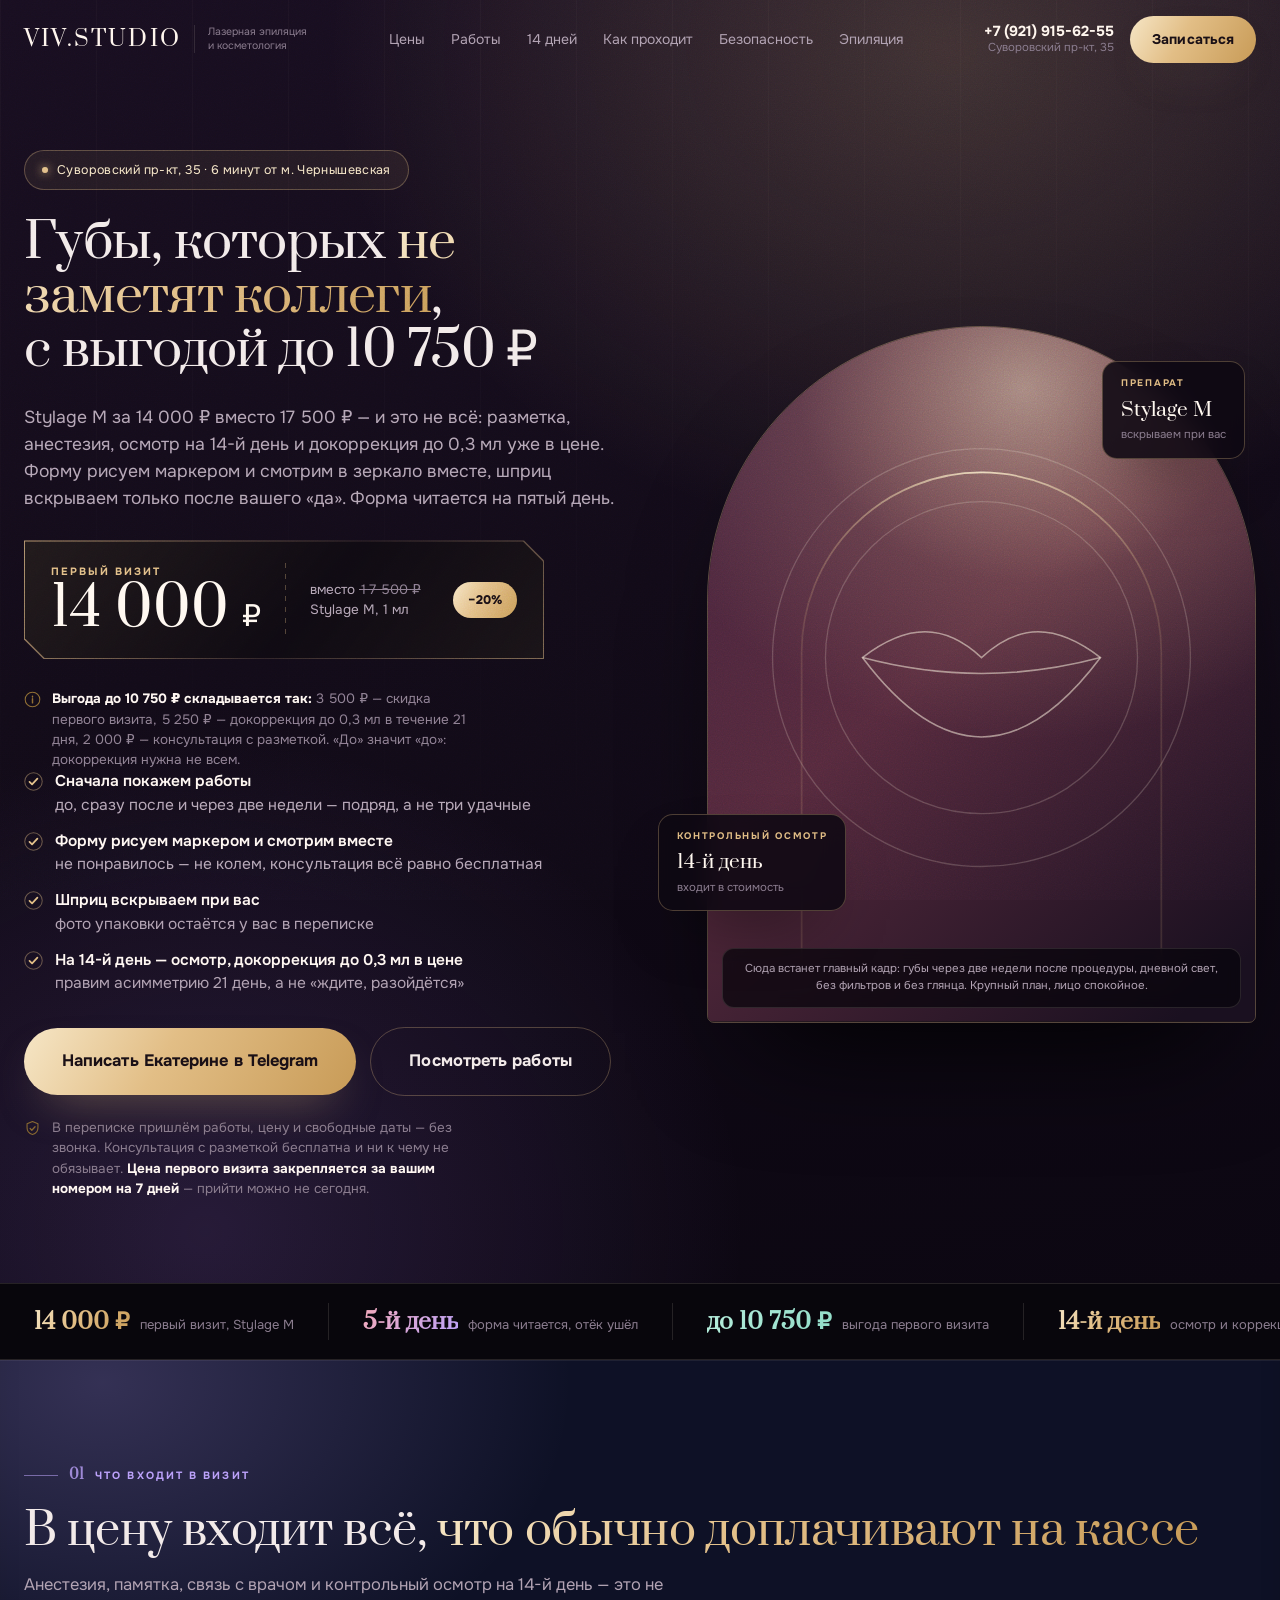
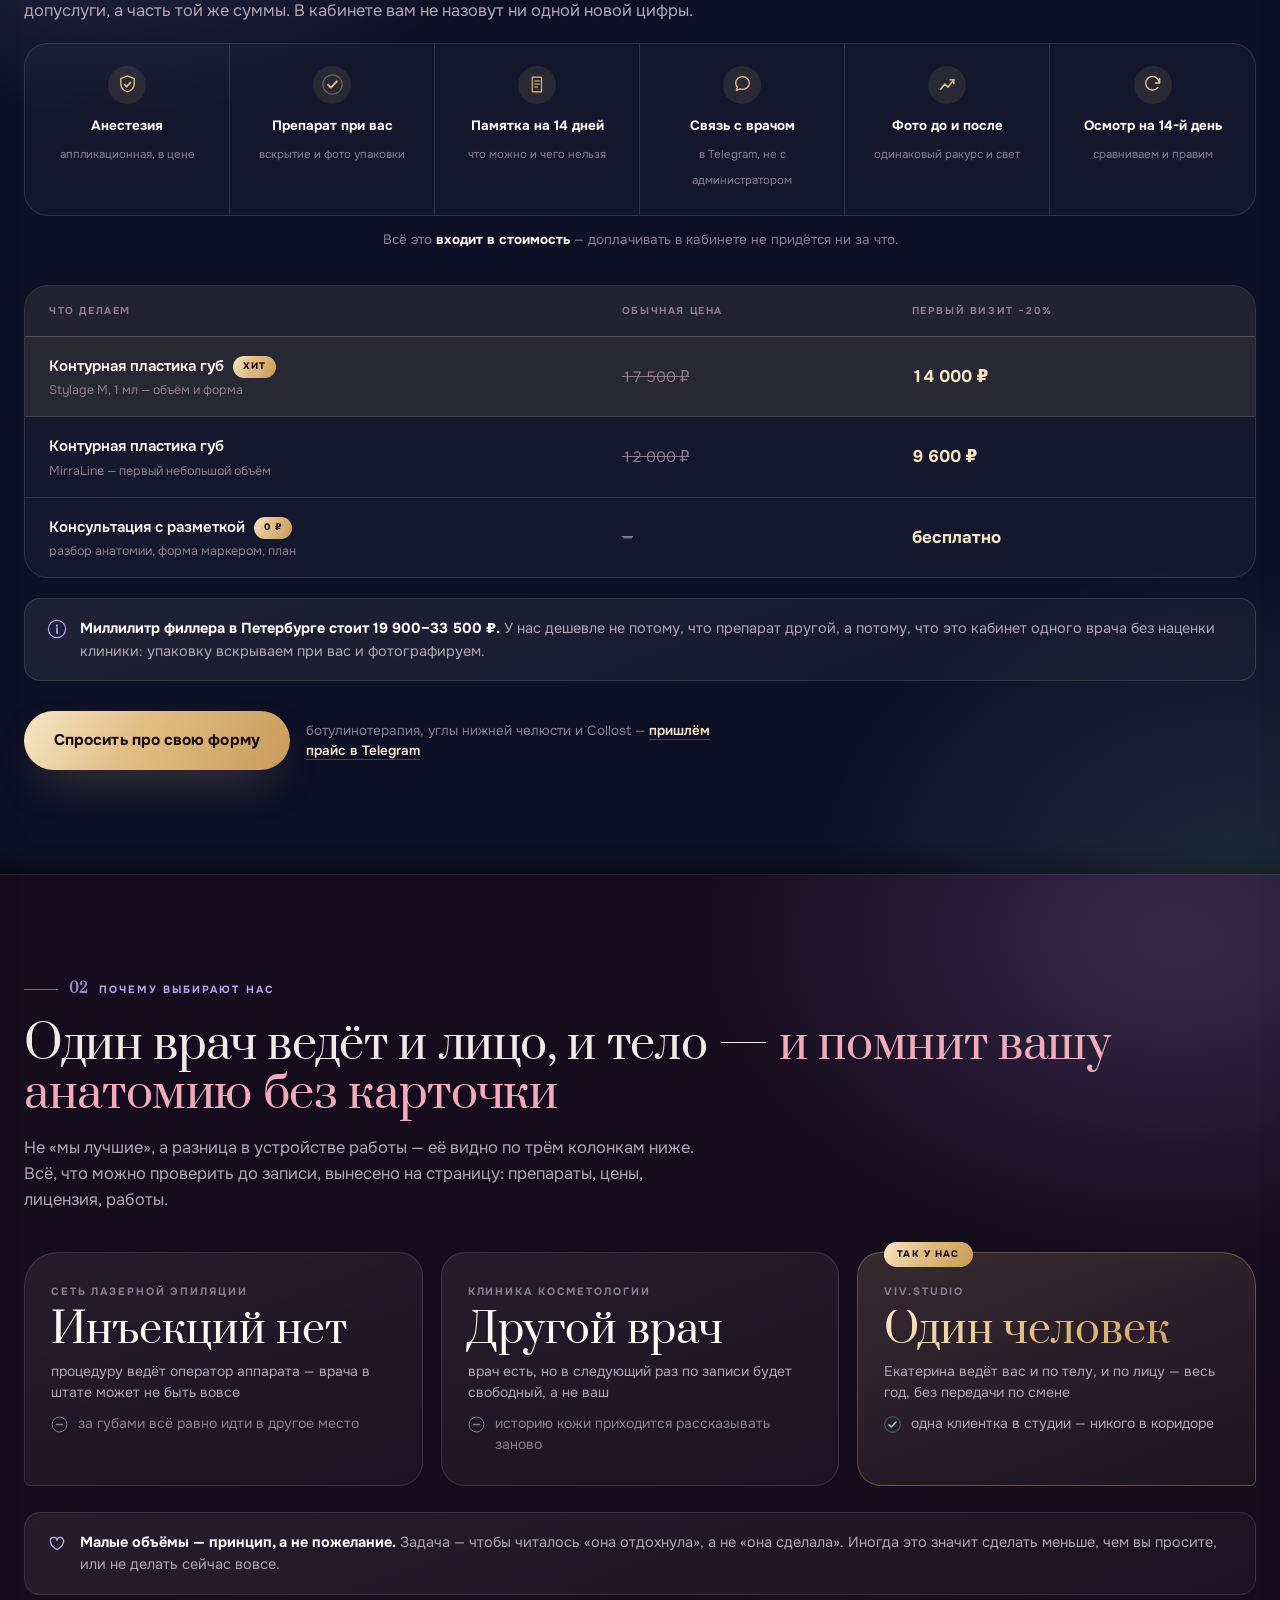
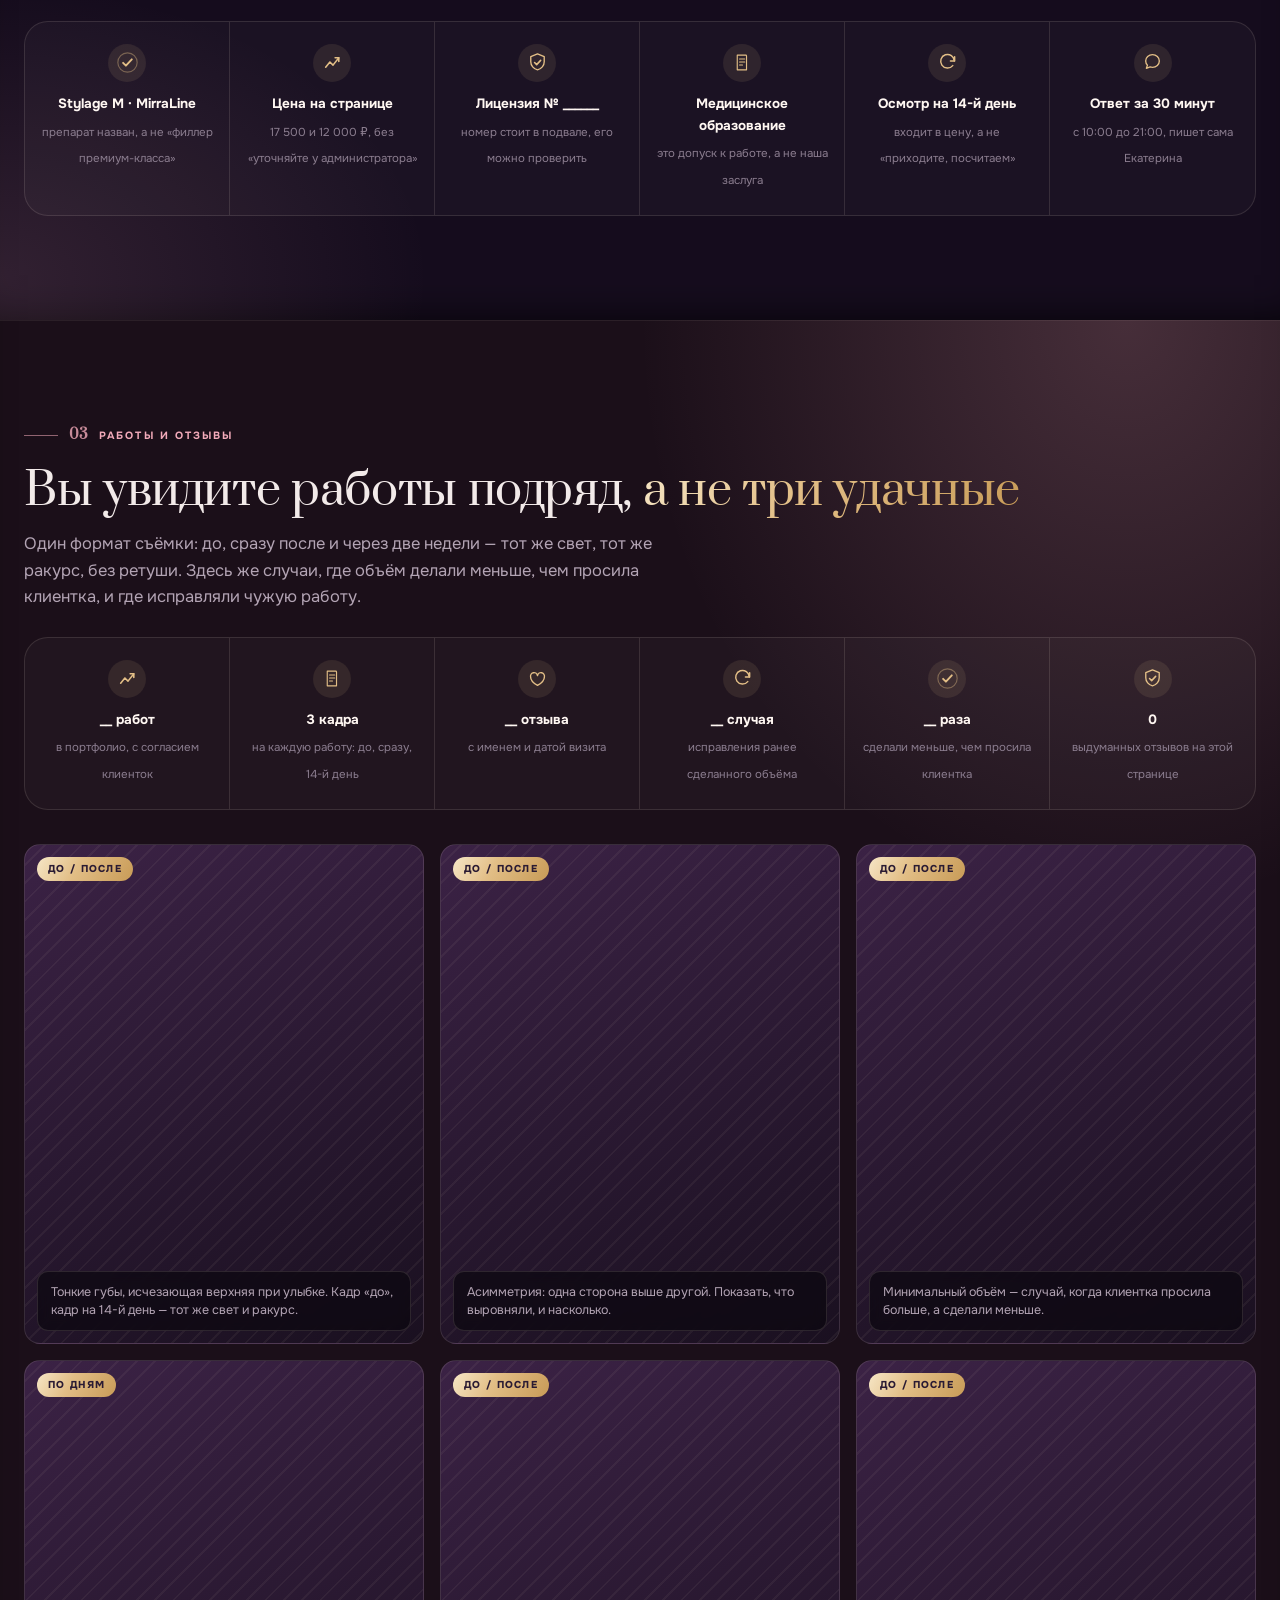
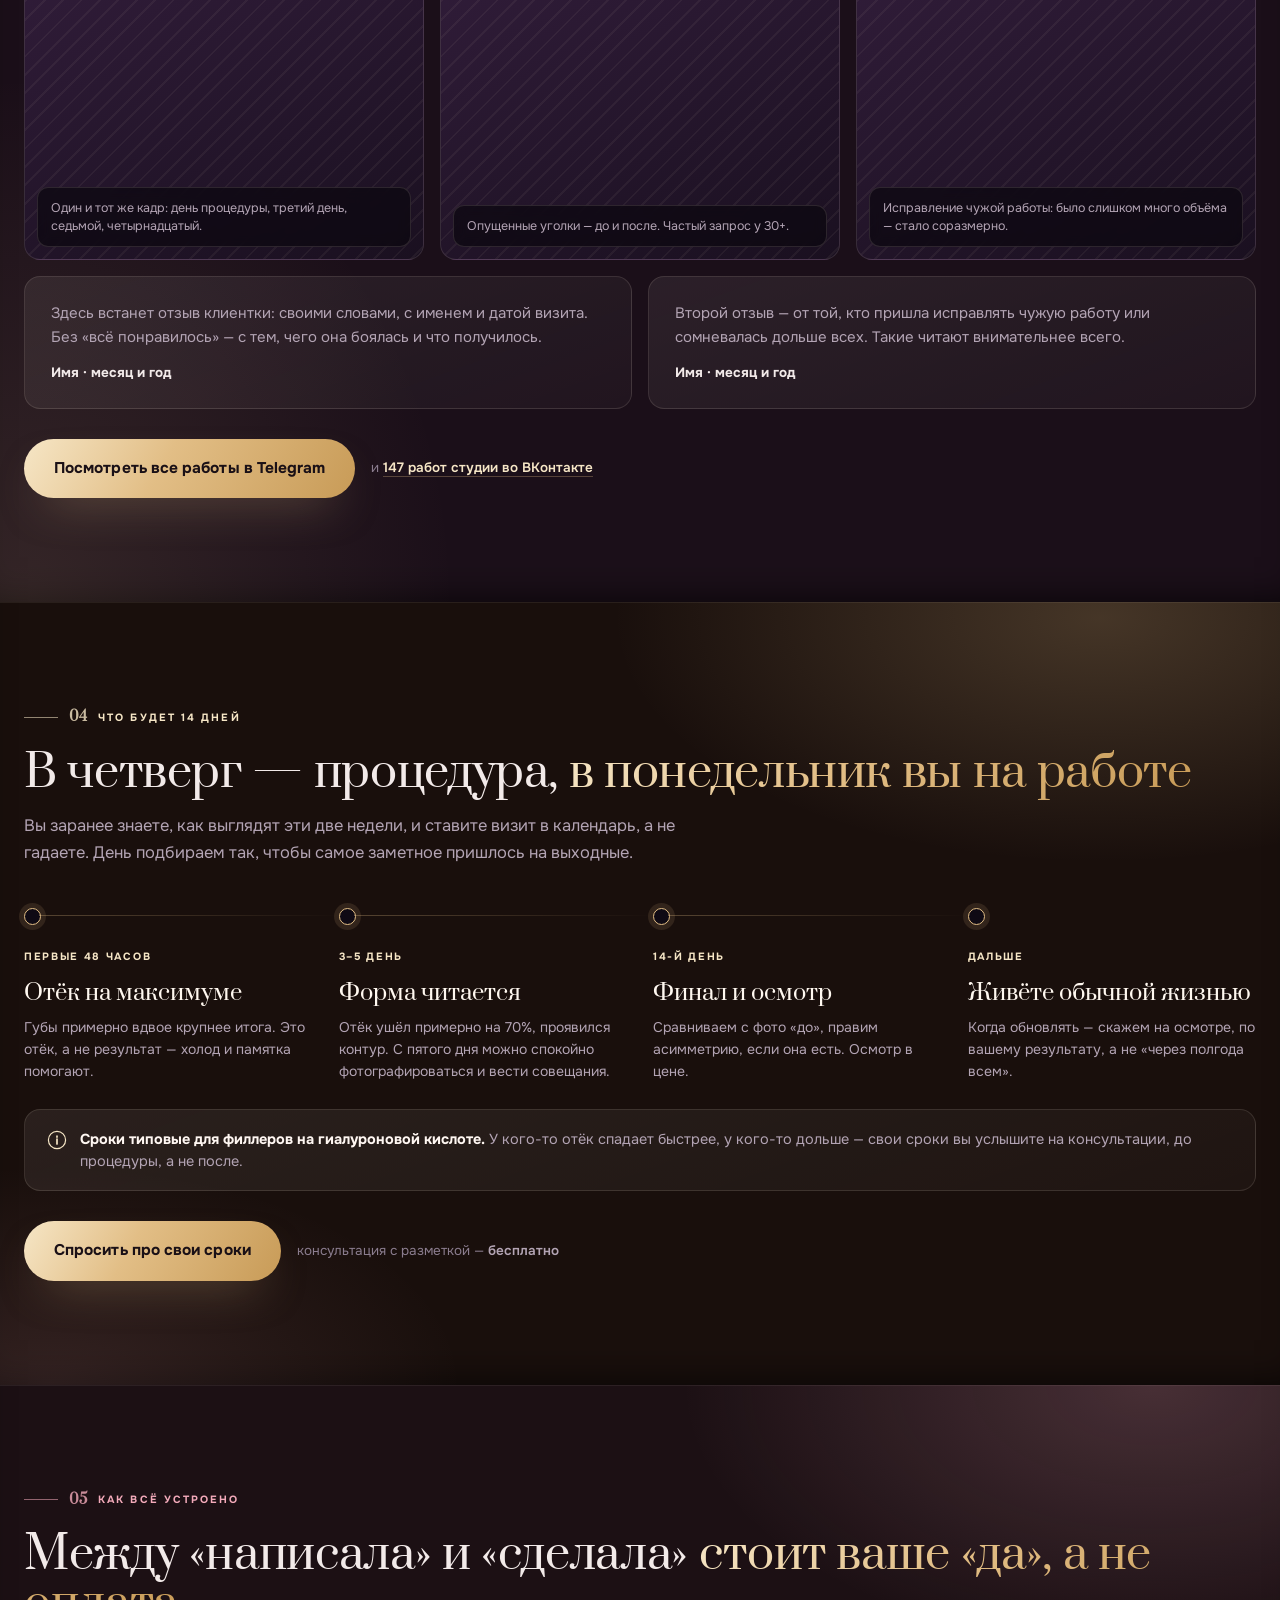
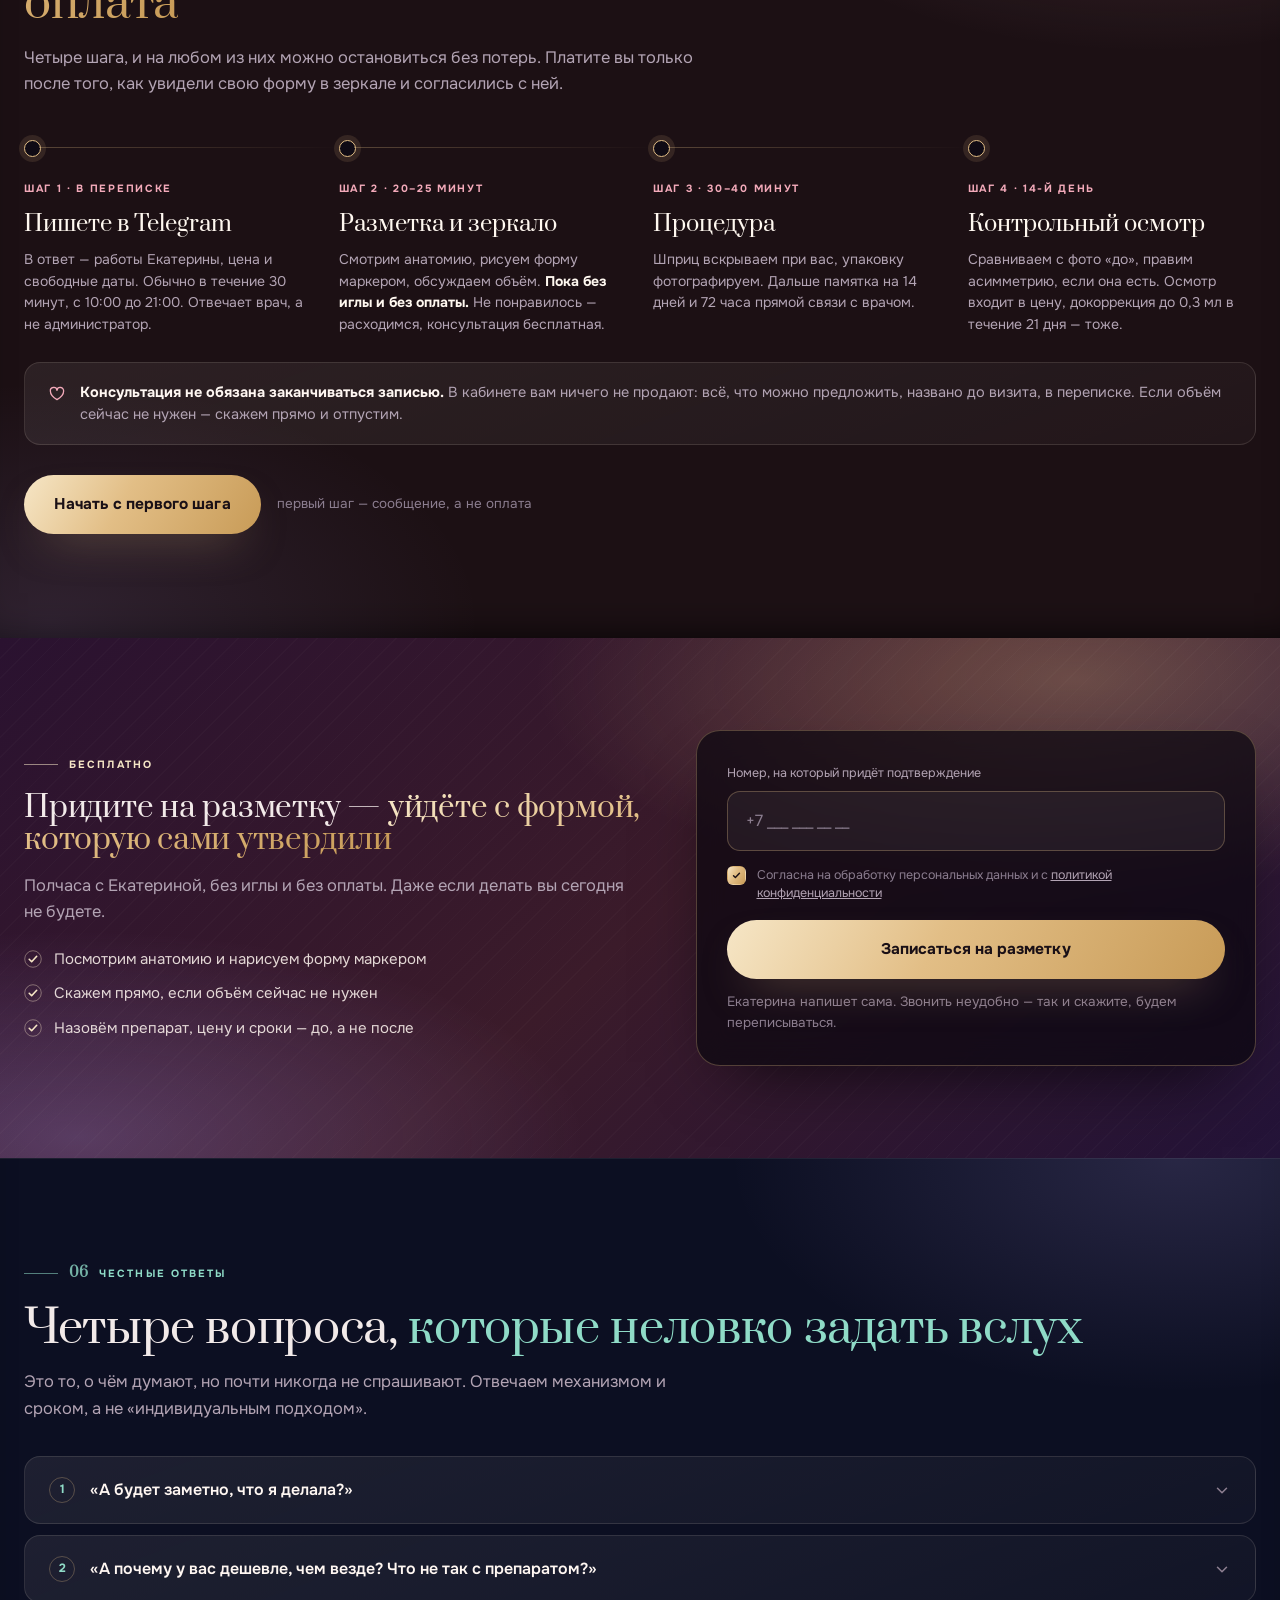
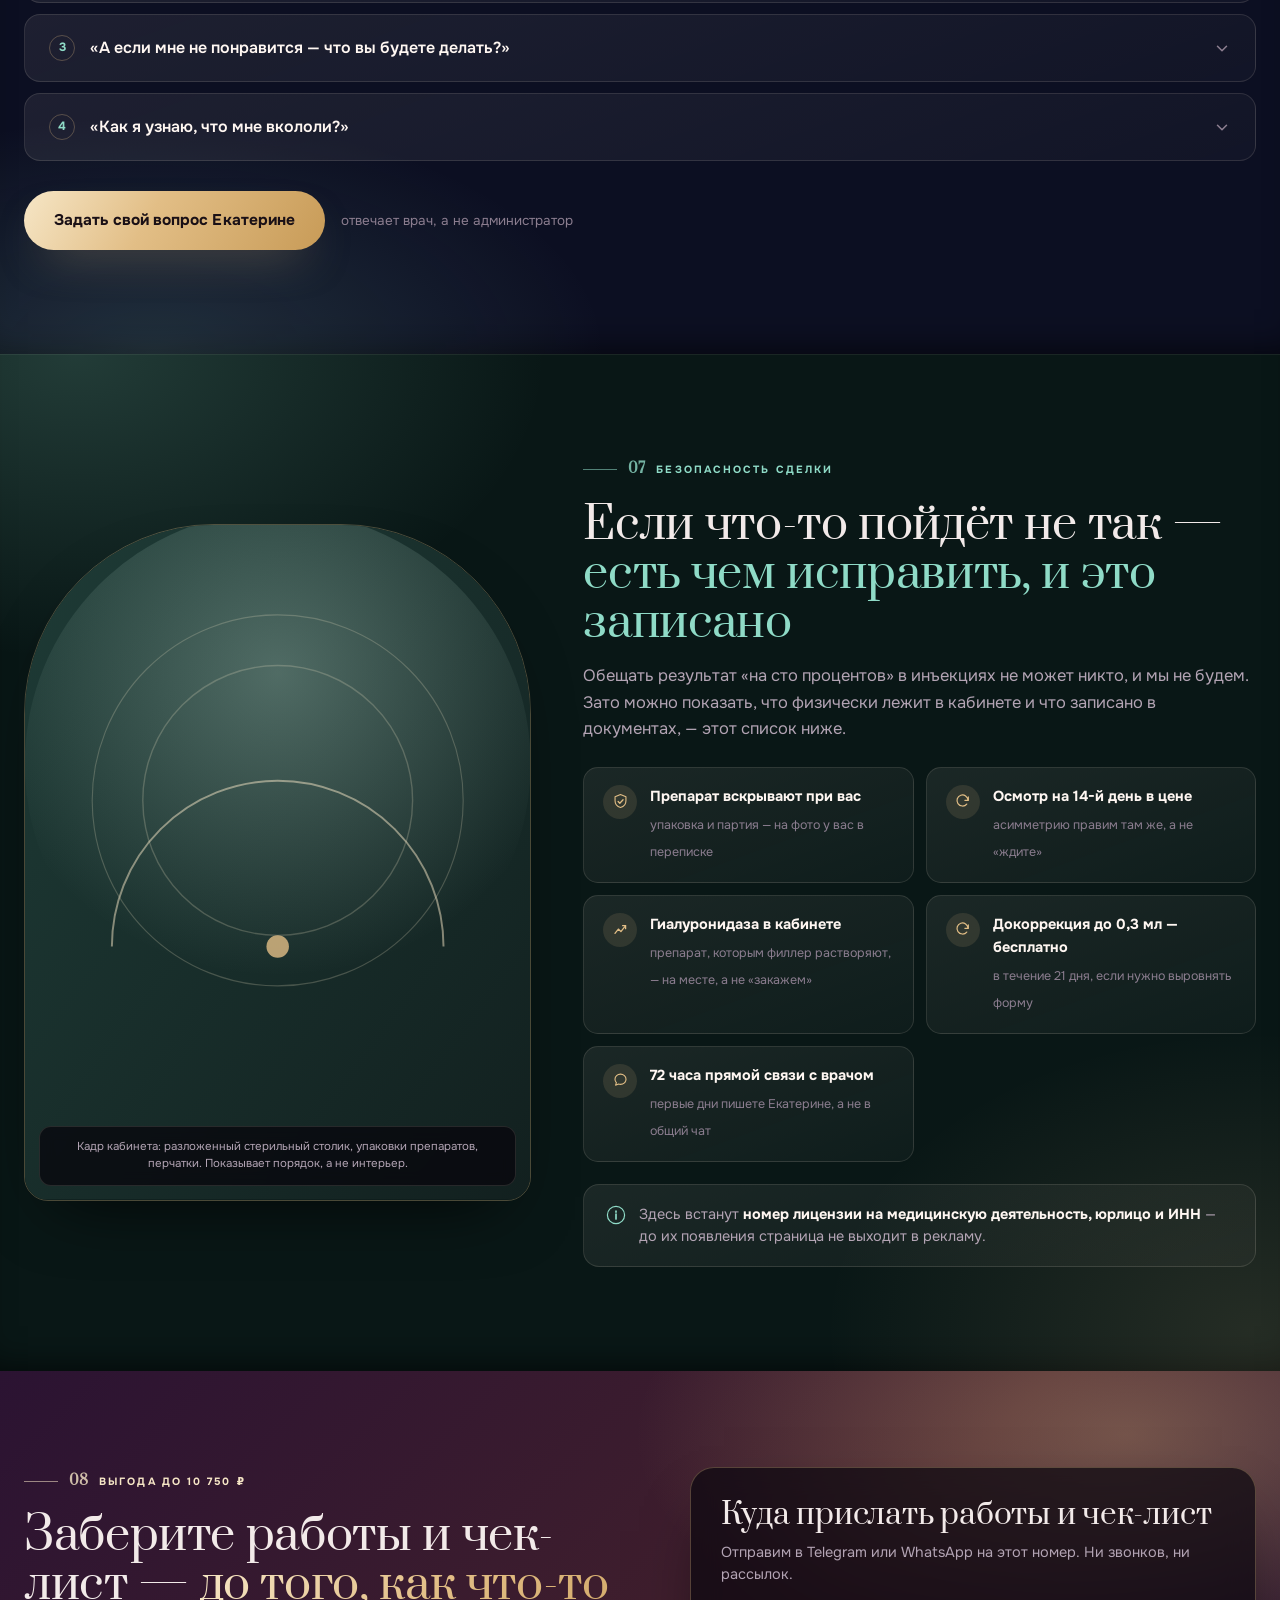
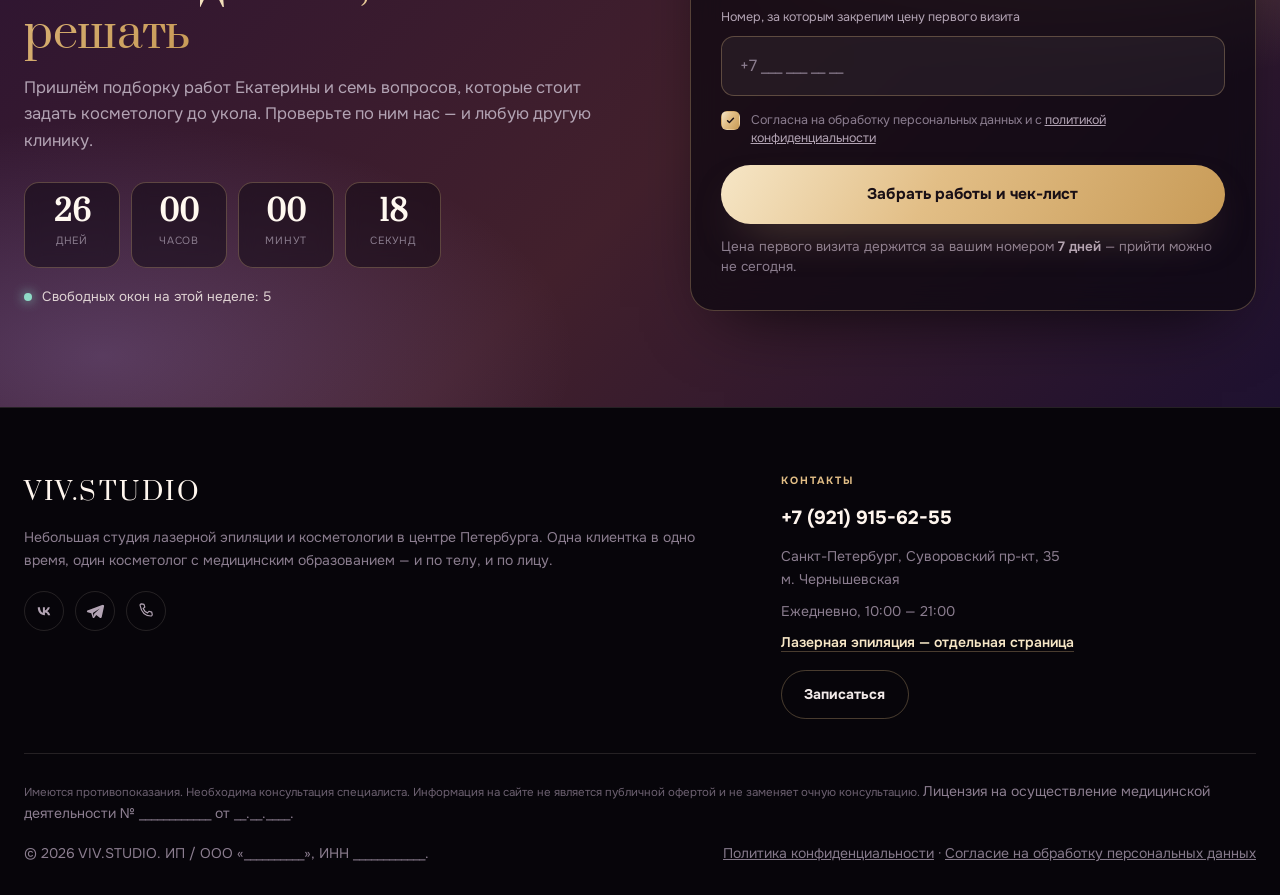
==== commit 99751c91: "Оффер пересобран по 4U: «с выгодой до 10 750 ₽» с раскрытой методикой Голая скидка в этом сегменте р" ====
--- a/index.html
+++ b/index.html
@@ -3,7 +3,7 @@
 <head>
 <meta charset="utf-8">
 <meta name="viewport" content="width=device-width, initial-scale=1">
-<title>Контурная пластика губ в Петербурге — 14 000 ₽ первый визит | VIV.STUDIO, м. Чернышевская</title>
+<title>Контурная пластика губ в Петербурге — первый визит 14 000 ₽, выгода до 10 750 ₽ | VIV.STUDIO, м. Чернышевская</title>
 <meta name="description" content="Губы малыми объёмами: форму рисуем маркером и согласуем до укола, шприц вскрываем при вас, на 14-й день — контрольный осмотр. Stylage M 17 500 ₽, первый визит 14 000 ₽ — цена названа здесь, а не «по запросу». Суворовский пр-кт, 35, шесть минут от м. Чернышевская.">
 <link rel="canonical" href="https://viv.studio/">
 <meta name="theme-color" content="#0B0710">
@@ -12,8 +12,8 @@
 <meta property="og:locale" content="ru_RU">
 <meta property="og:site_name" content="VIV.STUDIO">
 <meta property="og:url" content="https://viv.studio/">
-<meta property="og:title" content="Губы, которых не заметят коллеги — VIV.STUDIO">
-<meta property="og:description" content="Малые объёмы, форма согласована до укола, препарат вскрывают при вас. Stylage M — первый визит 14 000 ₽ вместо 17 500 ₽.">
+<meta property="og:title" content="Губы, которых не заметят коллеги, с выгодой до 10 750 ₽ — VIV.STUDIO">
+<meta property="og:description" content="Stylage M — 14 000 ₽ вместо 17 500 ₽. Разметка, анестезия, осмотр на 14-й день и докоррекция до 0,3 мл уже в цене: выгода до 10 750 ₽. Форма согласована до укола, препарат вскрывают при вас.">
 <meta property="og:image" content="https://viv.studio/assets/img/og.png">
 <meta property="og:image:width" content="1200">
 <meta property="og:image:height" content="630">
@@ -289,7 +289,9 @@
 .tk-p{font-family:'Prata',serif;font-size:clamp(38px,4.6vw,54px);line-height:1;color:#FFF8F0}
 .tk-p span{font-size:.55em}
 .tk-sep{width:1px;align-self:stretch;background:repeating-linear-gradient(180deg,var(--line-2) 0 5px,transparent 5px 11px)}
-.tk-w{font-size:13.5px;line-height:1.45;color:var(--tx2)}
+.tk-w{font-size:13.5px;line-height:1.45;color:var(--tx2);white-space:nowrap}
+.tk-p,.tk-save{white-space:nowrap}
+.tk-save{font-size:12.5px;padding:8px 13px}
 .tk-w s{color:var(--tx3)}
 .tk-save{margin-left:auto;padding:8px 15px;border-radius:999px;background:var(--grad-gold);color:#1A1016;
   font-size:12.5px;font-weight:800;white-space:nowrap}
@@ -859,9 +861,9 @@
       <div class="h-txt rv">
         <div class="tag"><i></i> Суворовский пр-кт, 35 · 6 минут от м. Чернышевская</div>
 
-        <h1>Губы, которых <span class="acc">не заметят коллеги</span>.<br>Форма читается <span class="nw">на пятый день</span></h1>
-
-        <p class="h-sub">Форму рисуем маркером и согласуем до укола, работаем малыми объёмами. Stylage M — 17 500 ₽, первый визит 14 000 ₽: это кабинет одного врача без наценки клиники, препарат тот же и вскрываем его при вас.</p>
+        <h1>Губы, которых <span class="acc">не заметят коллеги</span>,<br>с выгодой <span class="nw">до 10 750 ₽</span></h1>
+
+        <p class="h-sub">Stylage M за 14 000 ₽ вместо 17 500 ₽ — и это не всё: разметка, анестезия, осмотр на 14-й день и докоррекция до 0,3 мл уже в цене. Форму рисуем маркером и смотрим в зеркало вместе, шприц вскрываем только после вашего «да». Форма читается на пятый день.</p>
 
         <div class="tk">
           <div class="tk-in">
@@ -874,12 +876,14 @@
             <div class="tk-save">−20%</div>
           </div>
         </div>
+        <p class="h-note" style="margin-top:10px"><svg class="i" width="17" height="17"><use href="#i-info"/></svg>
+          <span><b>Выгода до 10 750 ₽ складывается так:</b> 3 500 ₽ — скидка первого визита, 5 250 ₽ — докоррекция до 0,3 мл в течение 21 дня, 2 000 ₽ — консультация с разметкой. «До» значит «до»: докоррекция нужна не всем.</span></p>
 
         <ul class="bul">
           <li><svg class="i" width="19" height="19"><use href="#i-check"/></svg><span><b>Сначала покажем работы</b>до, сразу после и через две недели — подряд, а не три удачные</span></li>
           <li><svg class="i" width="19" height="19"><use href="#i-check"/></svg><span><b>Форму рисуем маркером и смотрим вместе</b>не понравилось — не колем, консультация всё равно бесплатная</span></li>
           <li><svg class="i" width="19" height="19"><use href="#i-check"/></svg><span><b>Шприц вскрываем при вас</b>фото упаковки остаётся у вас в переписке</span></li>
-          <li><svg class="i" width="19" height="19"><use href="#i-check"/></svg><span><b>На 14-й день — осмотр</b>сравниваем фото и правим асимметрию, а не «ждите, разойдётся»</span></li>
+          <li><svg class="i" width="19" height="19"><use href="#i-check"/></svg><span><b>На 14-й день — осмотр, докоррекция до 0,3 мл в цене</b>правим асимметрию 21 день, а не «ждите, разойдётся»</span></li>
         </ul>
 
         <div class="h-cta">
@@ -888,7 +892,7 @@
         </div>
 
         <p class="h-note"><svg class="i" width="17" height="17"><use href="#i-shield"/></svg>
-          <span>В переписке пришлём работы, цену и свободные даты — без звонка. Консультация с разметкой бесплатна и ни к чему не обязывает.</span></p>
+          <span>В переписке пришлём работы, цену и свободные даты — без звонка. Консультация с разметкой бесплатна и ни к чему не обязывает. <b>Цена первого визита закрепляется за вашим номером на 7 дней</b> — прийти можно не сегодня.</span></p>
       </div>
 
       <div class="h-vis rv">
@@ -944,13 +948,13 @@
   <div class="row">
     <div class="it"><b class="num">14 000 ₽</b><span>первый визит, Stylage M</span></div>
     <div class="it"><b class="num">5-й день</b><span>форма читается, отёк ушёл</span></div>
-    <div class="it"><b class="num">0 ₽</b><span>консультация с разметкой</span></div>
+    <div class="it"><b class="num">до 10 750 ₽</b><span>выгода первого визита</span></div>
     <div class="it"><b class="num">14-й день</b><span>осмотр и коррекция в цене</span></div>
     <div class="it"><b class="num">1 клиентка</b><span>в студии в одно время</span></div>
     <div class="it"><b class="num">6 минут</b><span>от м. Чернышевская</span></div>
     <div class="it"><b class="num">14 000 ₽</b><span>первый визит, Stylage M</span></div>
     <div class="it"><b class="num">5-й день</b><span>форма читается, отёк ушёл</span></div>
-    <div class="it"><b class="num">0 ₽</b><span>консультация с разметкой</span></div>
+    <div class="it"><b class="num">до 10 750 ₽</b><span>выгода первого визита</span></div>
     <div class="it"><b class="num">14-й день</b><span>осмотр и коррекция в цене</span></div>
     <div class="it"><b class="num">1 клиентка</b><span>в студии в одно время</span></div>
     <div class="it"><b class="num">6 минут</b><span>от м. Чернышевская</span></div>
@@ -1271,7 +1275,7 @@
   <div class="wrap">
     <div class="fin-g rv">
       <div>
-        <div class="kick"><i></i><em>08</em><span>Первый визит −20%</span></div>
+        <div class="kick"><i></i><em>08</em><span>Выгода до 10 750 ₽</span></div>
         <h2>Заберите работы и чек-лист — <span class="acc">до того, как что-то решать</span></h2>
         <p class="lead">Пришлём подборку работ Екатерины и семь вопросов, которые стоит задать косметологу до укола. Проверьте по ним нас — и любую другую клинику.</p>
         <div class="timer" id="timer">
@@ -1346,7 +1350,7 @@
 <div class="ov" id="ovCb">
   <div class="mod">
     <button class="mx" data-close aria-label="Закрыть"><svg width="20" height="20"><use href="#i-close"/></svg></button>
-    <div class="kick"><i></i><span>Первый визит −20%</span></div>
+    <div class="kick"><i></i><span>Выгода до 10 750 ₽</span></div>
     <h3>Запишем на разметку</h3>
     <p class="sub">Оставьте номер — Екатерина напишет сама, пришлёт работы и предложит два-три удобных окна. Разметка бесплатна и ни к чему не обязывает.</p>
     <form id="formCb">
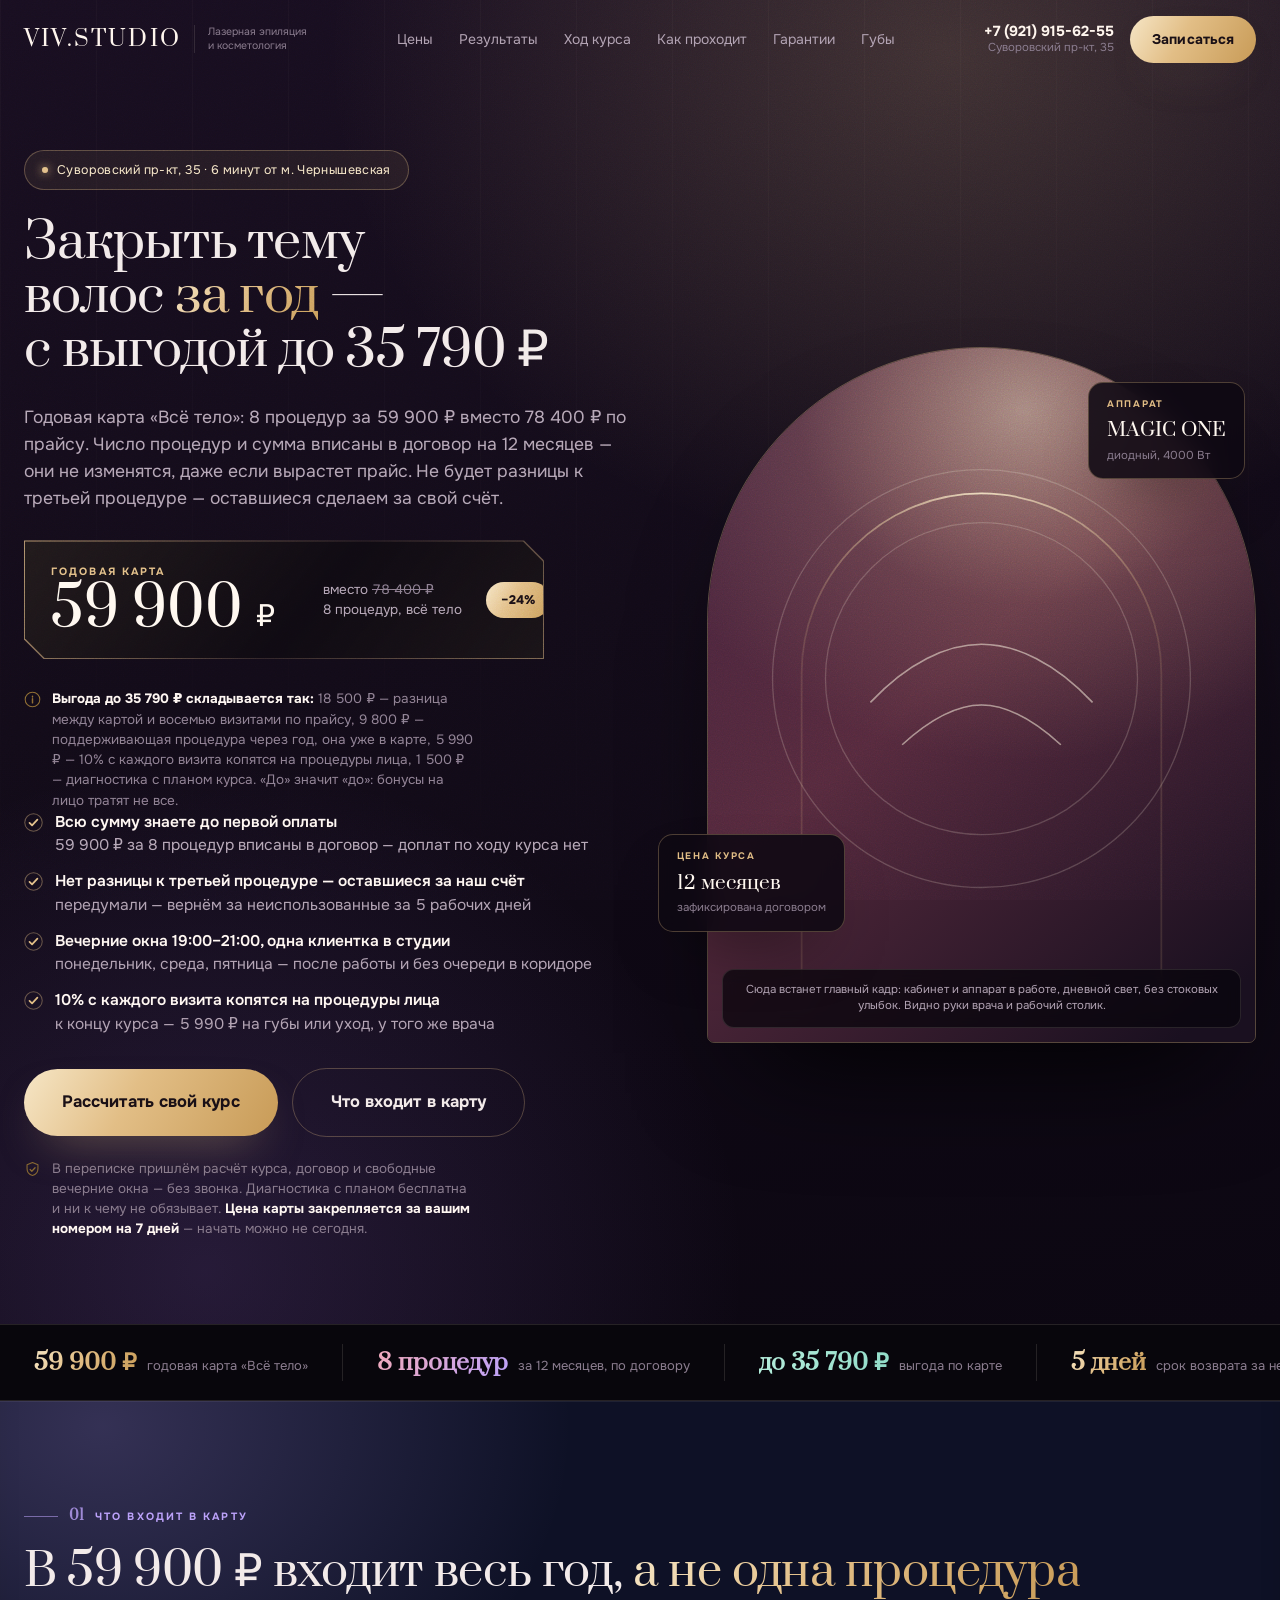
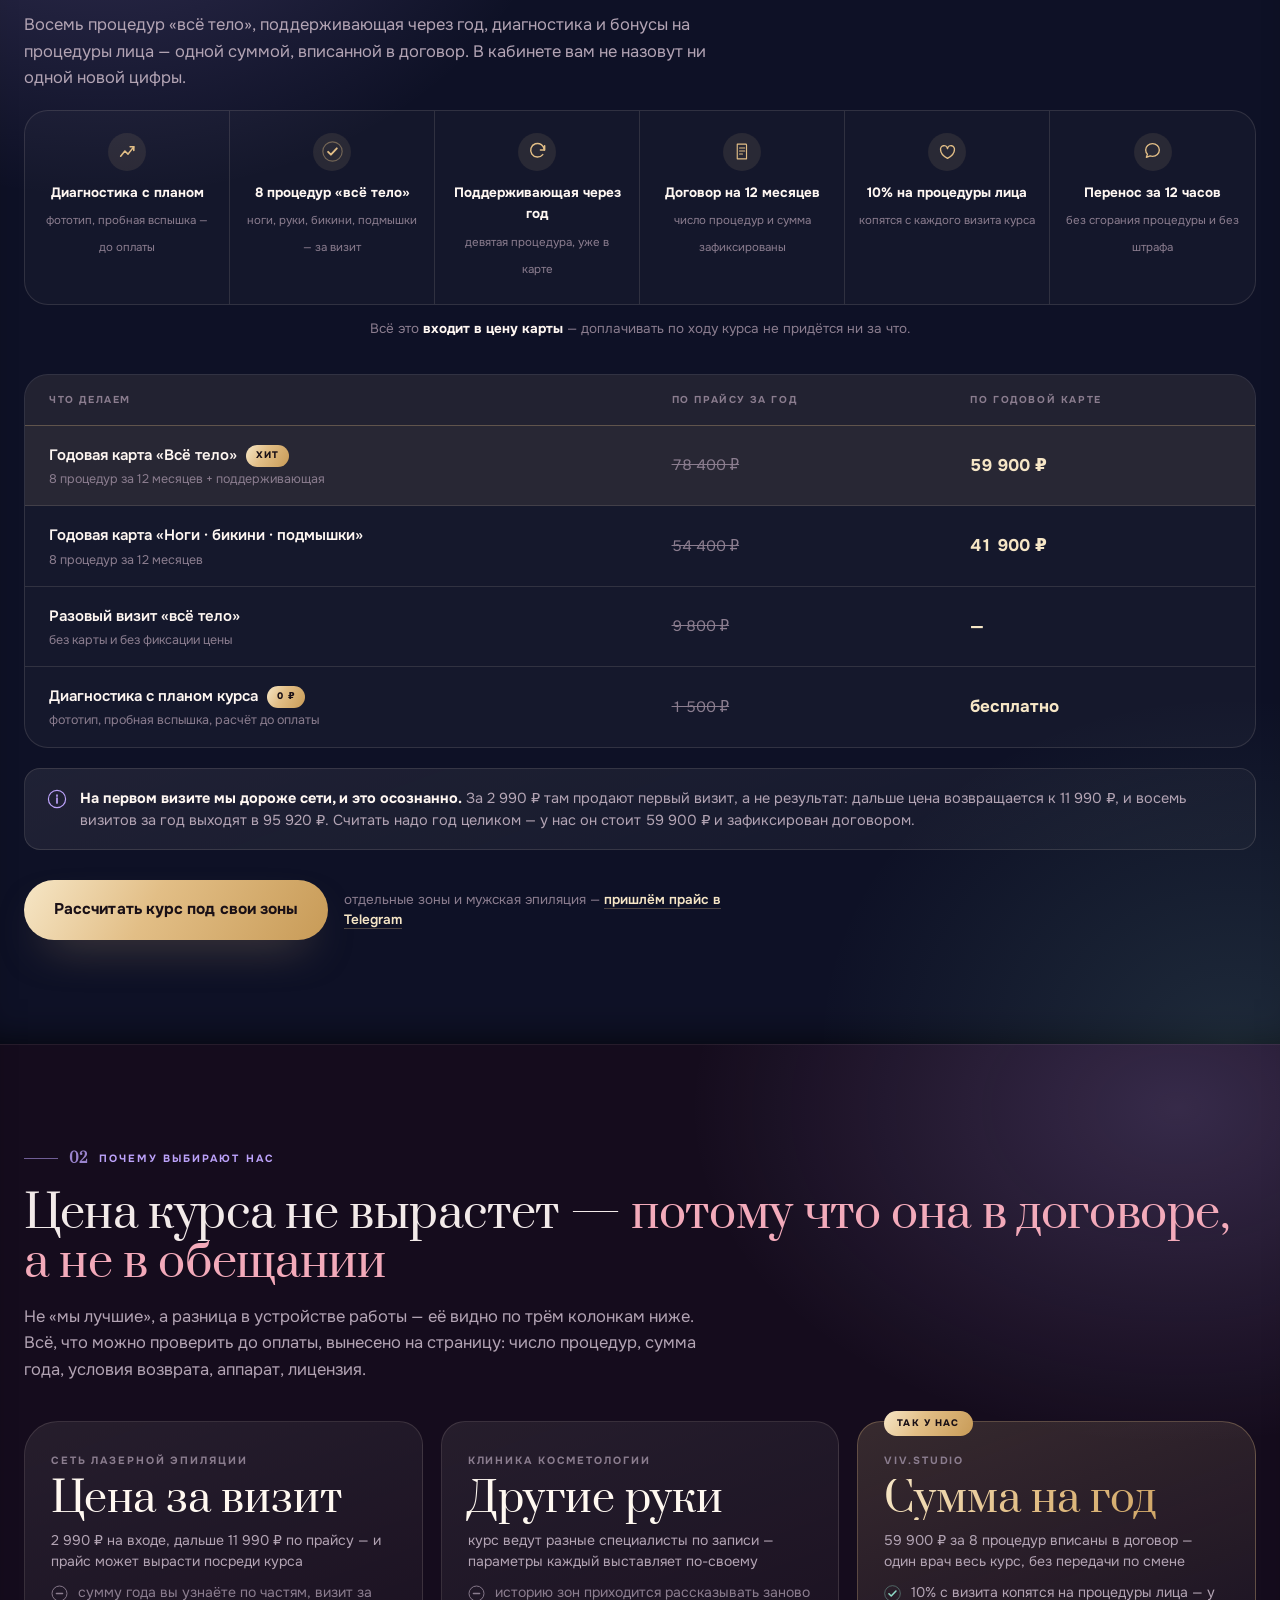
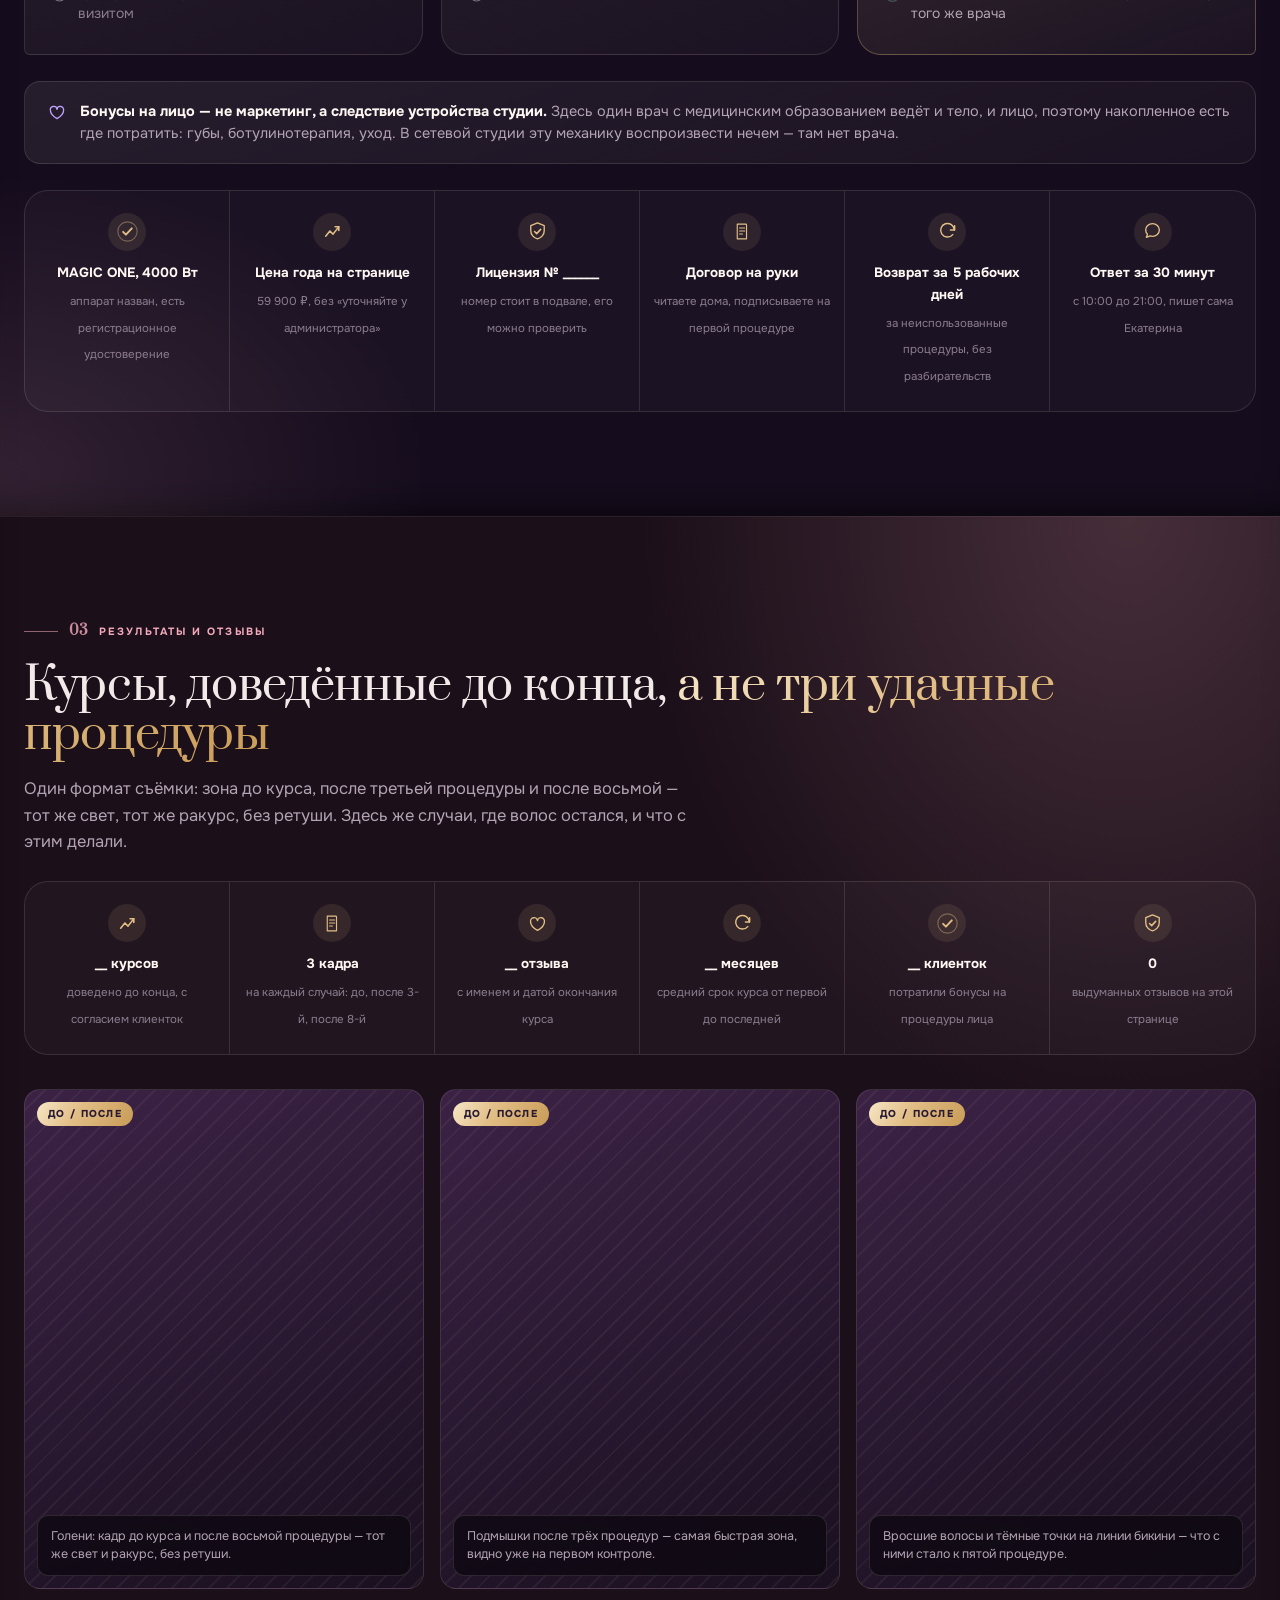
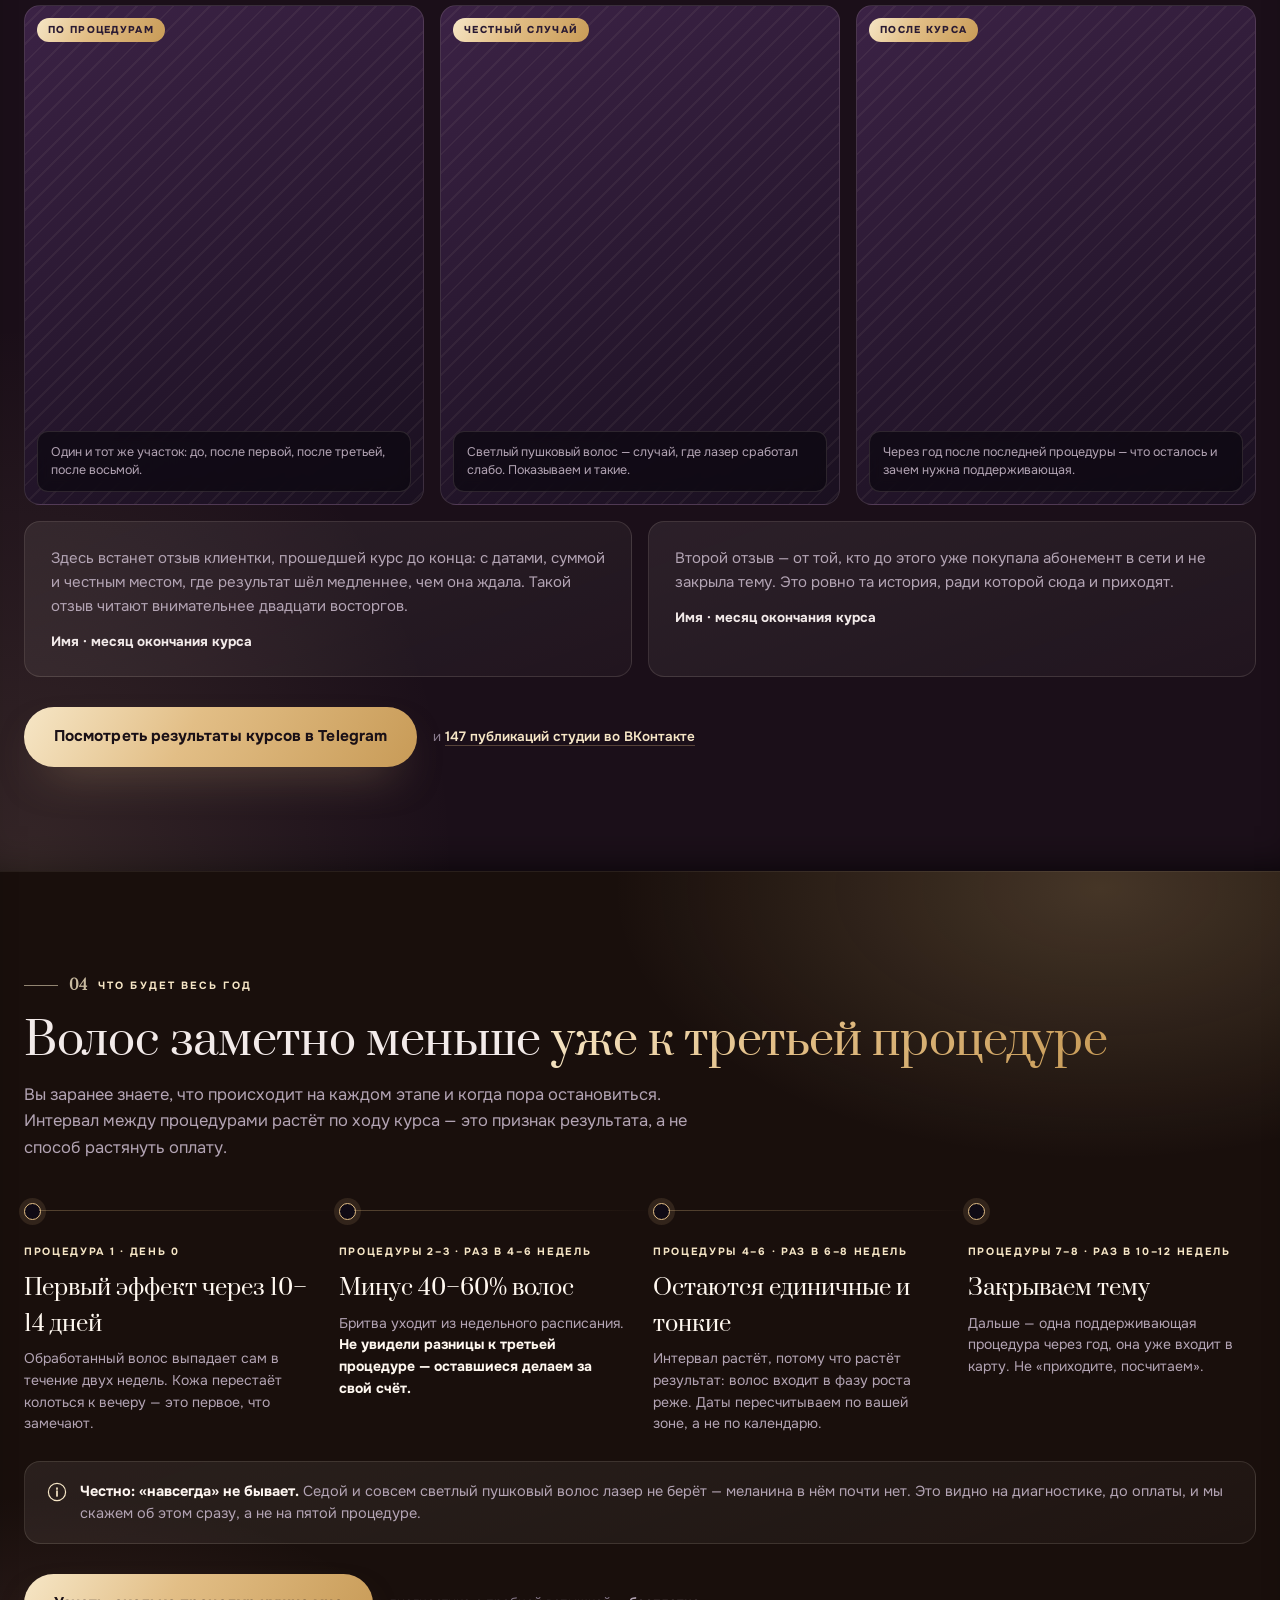
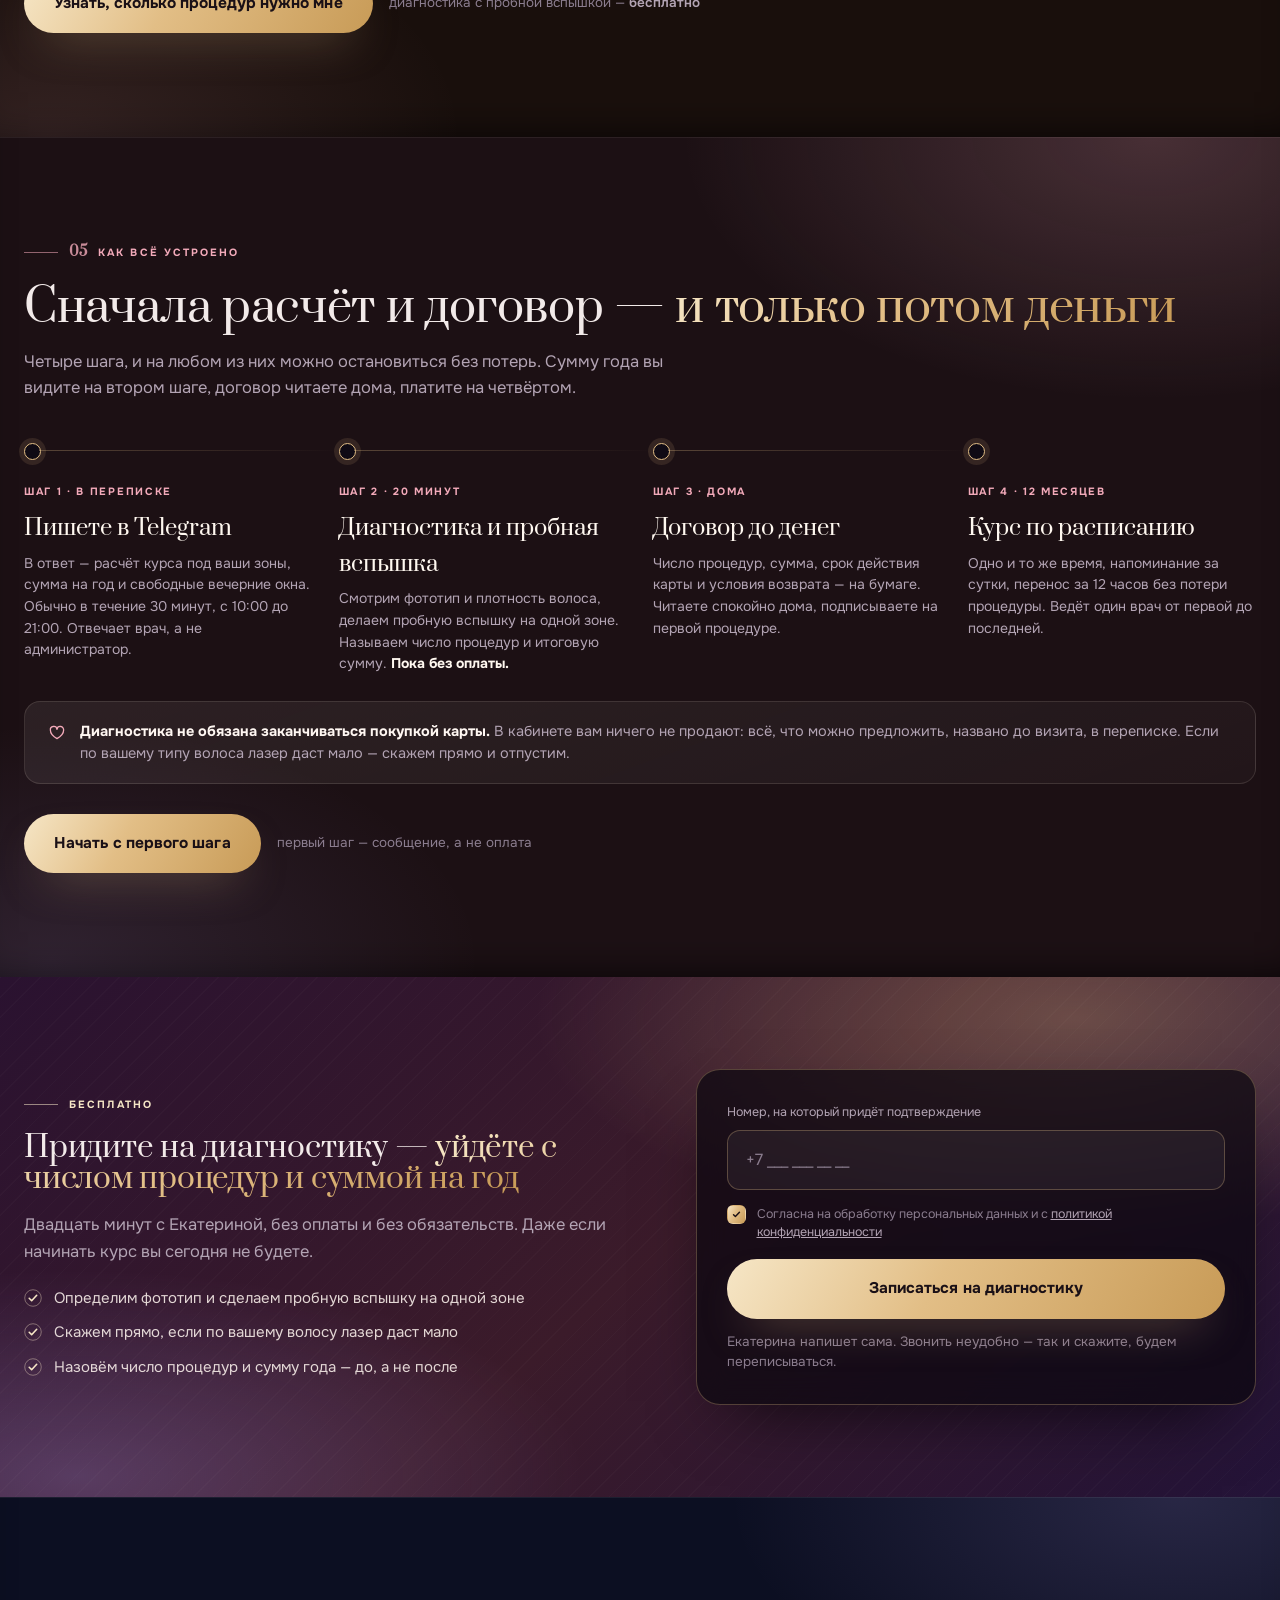
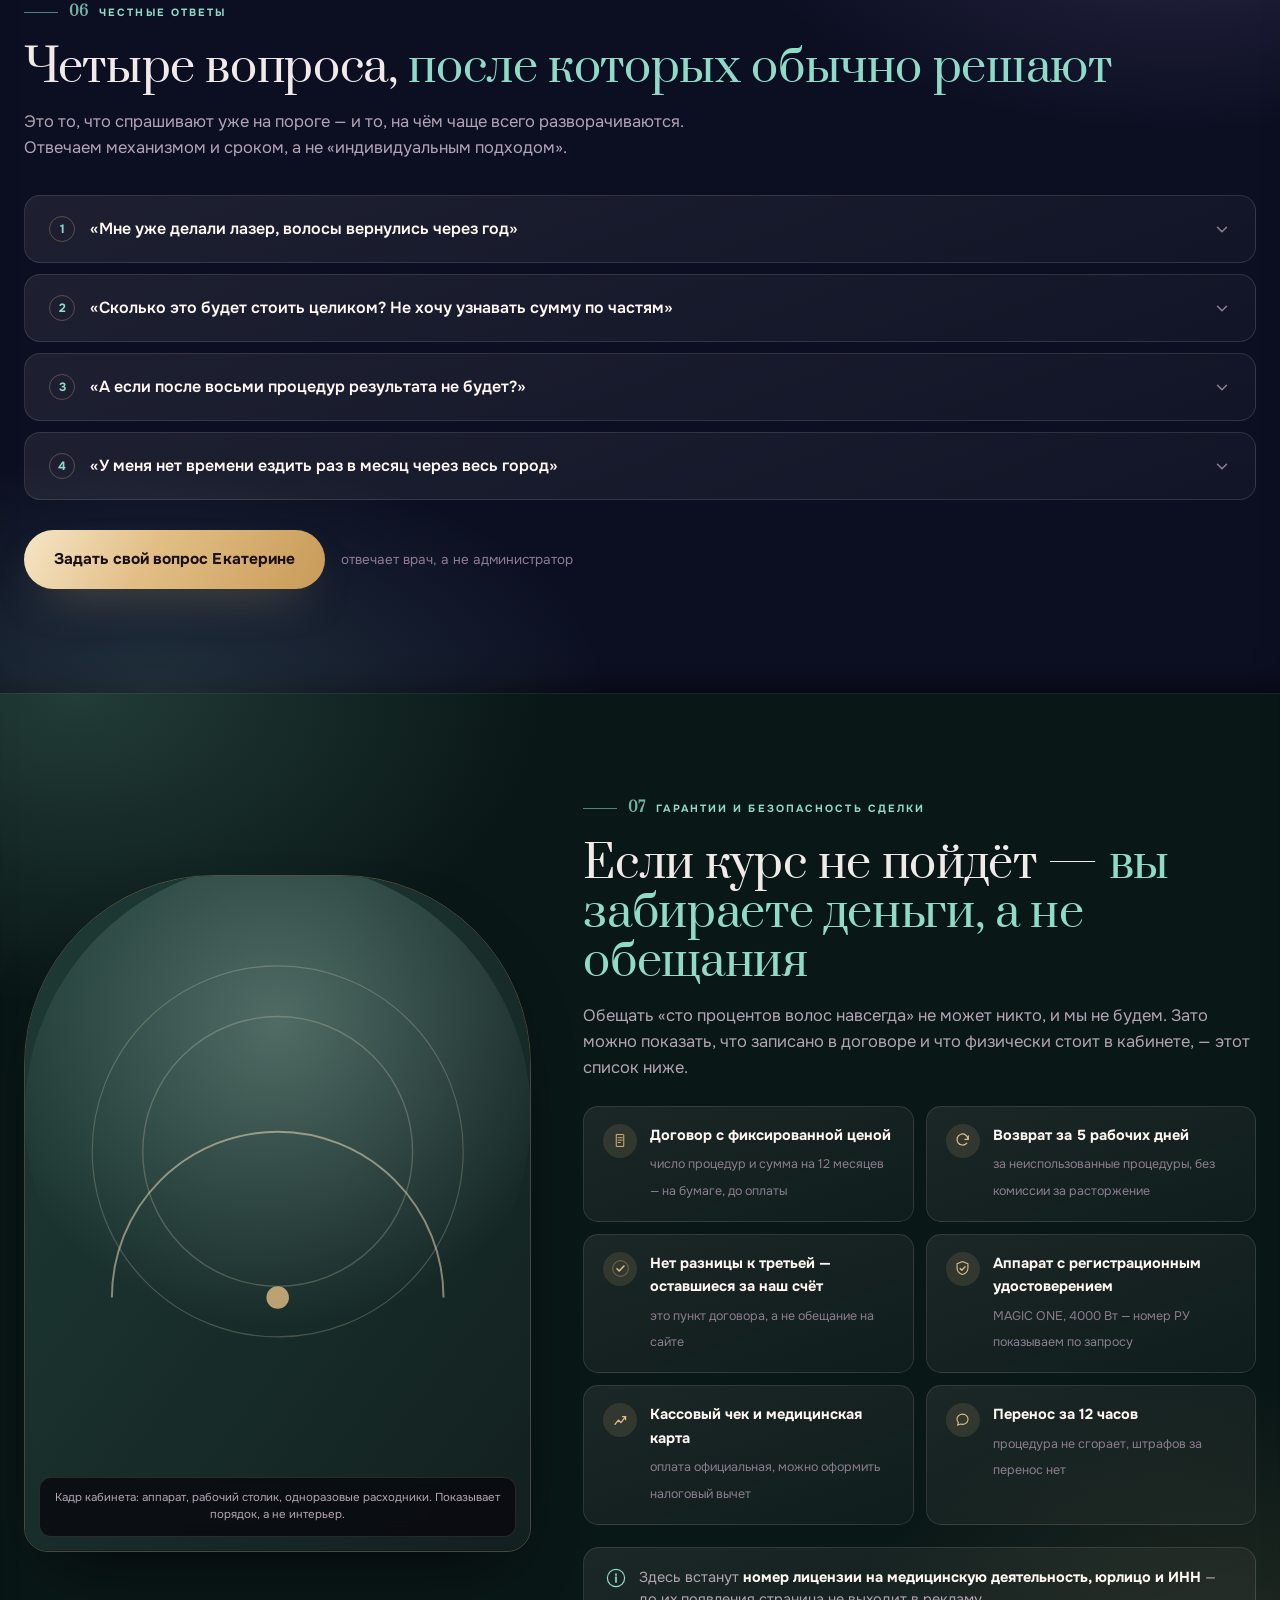
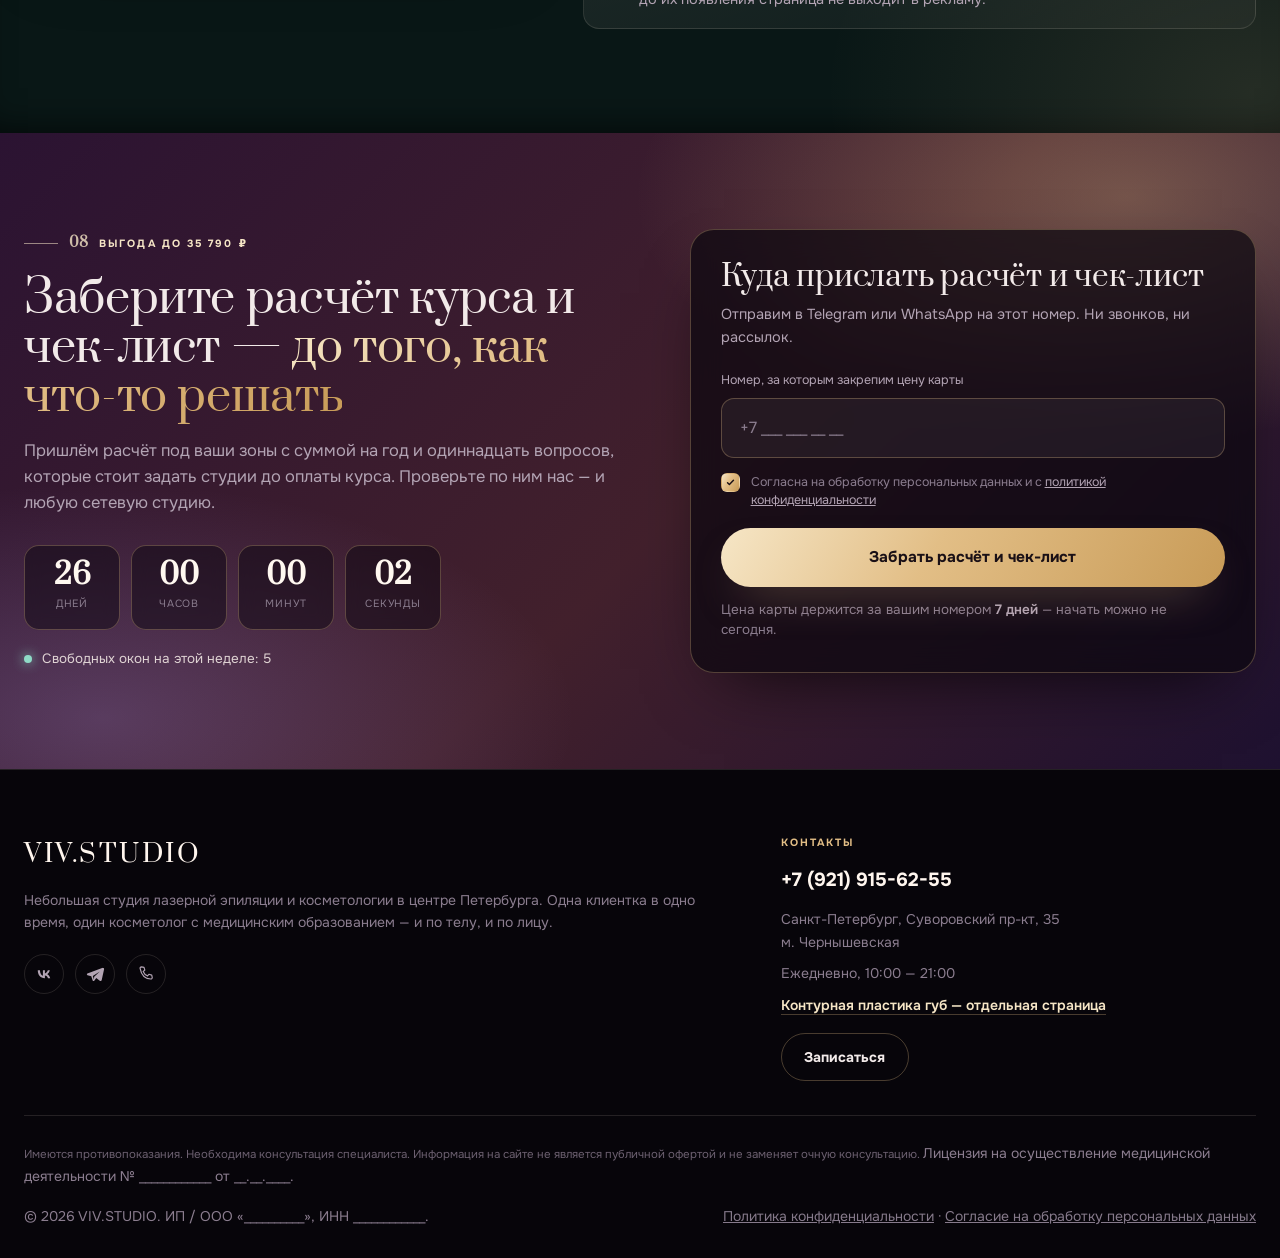
==== commit f66a0d5f: "Главная — под сегмент «Закрыть тему»: годовая карта вместо скидки на визит Разворот по итогам разбор" ====
--- a/index.html
+++ b/index.html
@@ -3,8 +3,8 @@
 <head>
 <meta charset="utf-8">
 <meta name="viewport" content="width=device-width, initial-scale=1">
-<title>Контурная пластика губ в Петербурге — первый визит 14 000 ₽, выгода до 10 750 ₽ | VIV.STUDIO, м. Чернышевская</title>
-<meta name="description" content="Губы малыми объёмами: форму рисуем маркером и согласуем до укола, шприц вскрываем при вас, на 14-й день — контрольный осмотр. Stylage M 17 500 ₽, первый визит 14 000 ₽ — цена названа здесь, а не «по запросу». Суворовский пр-кт, 35, шесть минут от м. Чернышевская.">
+<title>Лазерная эпиляция курсом в Петербурге — годовая карта 59 900 ₽, выгода до 35 790 ₽ | VIV.STUDIO, м. Чернышевская</title>
+<meta name="description" content="Годовая карта «Всё тело»: 8 процедур лазерной эпиляции за 59 900 ₽ вместо 78 400 ₽ по прайсу. Число процедур и цена вписаны в договор на 12 месяцев и не меняются. Нет разницы к третьей процедуре — оставшиеся за наш счёт. Вечерние окна, одна клиентка в студии. Суворовский пр-кт, 35, шесть минут от м. Чернышевская.">
 <link rel="canonical" href="https://viv.studio/">
 <meta name="theme-color" content="#0B0710">
 <meta name="format-detection" content="telephone=no">
@@ -12,26 +12,25 @@
 <meta property="og:locale" content="ru_RU">
 <meta property="og:site_name" content="VIV.STUDIO">
 <meta property="og:url" content="https://viv.studio/">
-<meta property="og:title" content="Губы, которых не заметят коллеги, с выгодой до 10 750 ₽ — VIV.STUDIO">
-<meta property="og:description" content="Stylage M — 14 000 ₽ вместо 17 500 ₽. Разметка, анестезия, осмотр на 14-й день и докоррекция до 0,3 мл уже в цене: выгода до 10 750 ₽. Форма согласована до укола, препарат вскрывают при вас.">
+<meta property="og:title" content="Закрыть тему волос за год — с выгодой до 35 790 ₽ | VIV.STUDIO">
+<meta property="og:description" content="Годовая карта: 8 процедур «всё тело» за 59 900 ₽ вместо 78 400 ₽. Цена в договоре на 12 месяцев, нет разницы к третьей — оставшиеся за наш счёт, 10% с визита копятся на процедуры лица.">
 <meta property="og:image" content="https://viv.studio/assets/img/og.png">
 <meta property="og:image:width" content="1200">
 <meta property="og:image:height" content="630">
 <meta name="twitter:card" content="summary_large_image">
 
-<!-- Микроразметка под второе направление. Как и на главной: в ней нет
-     ничего, чего нет на странице, и нет ни одного отзыва и рейтинга,
-     пока их не появилось на самом деле. -->
+<!-- Микроразметка. В ней нет ничего, чего нет на странице, и нет ни
+     одного отзыва и рейтинга, пока их не появилось на самом деле. -->
 <script type="application/ld+json">
 {
   "@context": "https://schema.org",
   "@type": "BeautySalon",
   "name": "VIV.STUDIO",
-  "description": "Контурная пластика губ малыми объёмами у косметолога с медицинским образованием. Форма согласуется до укола, препарат вскрывают при клиентке, на 14-й день — контрольный осмотр.",
+  "description": "Лазерная эпиляция курсом на диодном лазере MAGIC ONE у косметолога с медицинским образованием. Число процедур и цена курса фиксируются договором на 12 месяцев, за неиспользованные процедуры деньги возвращают.",
   "url": "https://viv.studio/",
   "image": "https://viv.studio/assets/img/og.png",
   "telephone": "+7 921 915-62-55",
-  "priceRange": "9600-17500 ₽",
+  "priceRange": "41900-59900 ₽",
   "currenciesAccepted": "RUB",
   "address": {
     "@type": "PostalAddress",
@@ -49,24 +48,24 @@
   "makesOffer": [
     {
       "@type": "Offer",
-      "name": "Контурная пластика губ Stylage M, первый визит",
-      "price": "14000",
+      "name": "Годовая карта «Всё тело», лазерная эпиляция",
+      "price": "59900",
       "priceCurrency": "RUB",
-      "description": "Обычная цена 17 500 ₽. В стоимость входят анестезия, памятка на 14 дней и контрольный осмотр."
+      "description": "8 процедур за 12 месяцев плюс поддерживающая через год. По прайсу те же процедуры стоят 78 400 ₽. Цена и число процедур зафиксированы договором."
     },
     {
       "@type": "Offer",
-      "name": "Контурная пластика губ MirraLine, первый визит",
-      "price": "9600",
+      "name": "Годовая карта «Ноги, бикини, подмышки»",
+      "price": "41900",
       "priceCurrency": "RUB",
-      "description": "Обычная цена 12 000 ₽. Вариант для первого небольшого объёма."
+      "description": "8 процедур за 12 месяцев. По прайсу — 54 400 ₽."
     },
     {
       "@type": "Offer",
-      "name": "Консультация с разметкой",
+      "name": "Диагностика с планом курса",
       "price": "0",
       "priceCurrency": "RUB",
-      "description": "Разбор анатомии, разметка маркером и согласование формы. Бесплатно и не обязывает записываться на процедуру."
+      "description": "Определение фототипа, пробная вспышка на одной зоне, расчёт числа процедур и итоговой суммы. Бесплатно и не обязывает покупать карту."
     }
   ]
 }
@@ -78,34 +77,34 @@
   "mainEntity": [
     {
       "@type": "Question",
-      "name": "Будет ли заметно, что я делала губы?",
+      "name": "Мне уже делали лазерную эпиляцию, волосы вернулись через год. Почему?",
       "acceptedAnswer": {
         "@type": "Answer",
-        "text": "Работаем малыми объёмами. Форму рисуем маркером и смотрим в зеркало вместе — шприц вскрываем только после вашего согласия. Не понравилась разметка — расходимся, консультация бесплатная."
+        "text": "Обычно по трём причинам: курс не довели до конца, интервалы ставили по календарю вместо фазы роста волоса, либо мощность занижали. Поэтому число процедур называется до оплаты и вписывается в договор, интервал пересчитывается по вашей зоне, а через год идёт поддерживающая процедура — она входит в карту."
       }
     },
     {
       "@type": "Question",
-      "name": "Сколько держится отёк после контурной пластики губ?",
+      "name": "Сколько стоит курс лазерной эпиляции целиком?",
       "acceptedAnswer": {
         "@type": "Answer",
-        "text": "Типичные сроки для филлеров на гиалуроновой кислоте: заметный отёк первые один-три дня, форма читается к пятому-седьмому дню, окончательный результат — примерно к 14-му. Ваши сроки Екатерина назовёт на консультации."
+        "text": "Годовая карта «Всё тело» — 59 900 ₽ за восемь процедур за 12 месяцев плюс поддерживающая через год. По прайсу те же процедуры стоят 78 400 ₽. Сумма вписывается в договор и не меняется 12 месяцев."
       }
     },
     {
       "@type": "Question",
-      "name": "Что будет, если мне не понравится результат?",
+      "name": "Что будет, если результата не будет?",
       "acceptedAnswer": {
         "@type": "Answer",
-        "text": "Асимметрию правим на контрольном осмотре на 14-й день, он входит в стоимость. Филлер на гиалуроновой кислоте при необходимости растворяется — это обсуждается на консультации до процедуры."
+        "text": "Если видимой разницы нет к третьей процедуре, оставшиеся процедуры по карте делаются за счёт студии. Если вы решили прекратить курс, деньги за неиспользованные процедуры возвращаются в течение 5 рабочих дней."
       }
     },
     {
       "@type": "Question",
-      "name": "Как я узнаю, какой препарат мне вводят?",
+      "name": "Когда можно прийти, если я работаю до вечера?",
       "acceptedAnswer": {
         "@type": "Answer",
-        "text": "Шприц вскрывают при вас, упаковку показывают и фотографируют — фото остаётся у вас в переписке."
+        "text": "Вечерние окна 19:00–21:00 по понедельникам, средам и пятницам, одна клиентка на слот. Процедура «всё тело» занимает около 40 минут. Перенести визит можно за 12 часов, процедура при этом не сгорает."
       }
     }
   ]
@@ -833,11 +832,11 @@
     </a>
     <nav>
       <a href="#price">Цены</a>
-      <a href="#works">Работы</a>
-      <a href="#days">14 дней</a>
+      <a href="#works">Результаты</a>
+      <a href="#days">Ход курса</a>
       <a href="#how">Как проходит</a>
-      <a href="#safe">Безопасность</a>
-      <a href="epilyaciya.html">Эпиляция</a>
+      <a href="#safe">Гарантии</a>
+      <a href="guby.html">Губы</a>
     </nav>
     <div class="hd-c">
       <div class="hd-ph">
@@ -851,48 +850,48 @@
 </header>
 
 <!-- ============ ПЕРВЫЙ ЭКРАН ============
-     Сегмент покупает не объём, а незаметность. Поэтому первым идёт
-     результат («не заметят коллеги»), сразу за ним цена в рублях и
-     механизм, за счёт которого получается незаметно: малые объёмы и
-     согласование формы до укола. -->
+     Сегмент «Закрыть тему», 30–42: покупает не процедуру, а удаление
+     задачи из календаря. Цена у него на четвёртом месте, на первом —
+     предсказуемость итога. Поэтому первым идёт срок («за год»), сразу
+     за ним сумма целиком и механизм, который её удерживает: договор. -->
 <div class="hero">
   <div class="wrap">
     <div class="hero-g">
       <div class="h-txt rv">
         <div class="tag"><i></i> Суворовский пр-кт, 35 · 6 минут от м. Чернышевская</div>
 
-        <h1>Губы, которых <span class="acc">не заметят коллеги</span>,<br>с выгодой <span class="nw">до 10 750 ₽</span></h1>
-
-        <p class="h-sub">Stylage M за 14 000 ₽ вместо 17 500 ₽ — и это не всё: разметка, анестезия, осмотр на 14-й день и докоррекция до 0,3 мл уже в цене. Форму рисуем маркером и смотрим в зеркало вместе, шприц вскрываем только после вашего «да». Форма читается на пятый день.</p>
+        <h1>Закрыть тему волос <span class="acc">за год</span> —<br>с выгодой <span class="nw">до 35 790 ₽</span></h1>
+
+        <p class="h-sub">Годовая карта «Всё тело»: 8 процедур за 59 900 ₽ вместо 78 400 ₽ по прайсу. Число процедур и сумма вписаны в договор на 12 месяцев — они не изменятся, даже если вырастет прайс. Не будет разницы к третьей процедуре — оставшиеся сделаем за свой счёт.</p>
 
         <div class="tk">
           <div class="tk-in">
             <div>
-              <span class="tk-l">Первый визит</span>
-              <span class="tk-p num">14 000 <span>₽</span></span>
+              <span class="tk-l">Годовая карта</span>
+              <span class="tk-p num">59 900 <span>₽</span></span>
             </div>
             <div class="tk-sep"></div>
-            <div class="tk-w">вместо <s class="num">17 500 ₽</s><br>Stylage M, 1 мл</div>
-            <div class="tk-save">−20%</div>
+            <div class="tk-w">вместо <s class="num">78 400 ₽</s><br>8 процедур, всё тело</div>
+            <div class="tk-save">−24%</div>
           </div>
         </div>
         <p class="h-note" style="margin-top:10px"><svg class="i" width="17" height="17"><use href="#i-info"/></svg>
-          <span><b>Выгода до 10 750 ₽ складывается так:</b> 3 500 ₽ — скидка первого визита, 5 250 ₽ — докоррекция до 0,3 мл в течение 21 дня, 2 000 ₽ — консультация с разметкой. «До» значит «до»: докоррекция нужна не всем.</span></p>
+          <span><b>Выгода до 35 790 ₽ складывается так:</b> 18 500 ₽ — разница между картой и восемью визитами по прайсу, 9 800 ₽ — поддерживающая процедура через год, она уже в карте, 5 990 ₽ — 10% с каждого визита копятся на процедуры лица, 1 500 ₽ — диагностика с планом курса. «До» значит «до»: бонусы на лицо тратят не все.</span></p>
 
         <ul class="bul">
-          <li><svg class="i" width="19" height="19"><use href="#i-check"/></svg><span><b>Сначала покажем работы</b>до, сразу после и через две недели — подряд, а не три удачные</span></li>
-          <li><svg class="i" width="19" height="19"><use href="#i-check"/></svg><span><b>Форму рисуем маркером и смотрим вместе</b>не понравилось — не колем, консультация всё равно бесплатная</span></li>
-          <li><svg class="i" width="19" height="19"><use href="#i-check"/></svg><span><b>Шприц вскрываем при вас</b>фото упаковки остаётся у вас в переписке</span></li>
-          <li><svg class="i" width="19" height="19"><use href="#i-check"/></svg><span><b>На 14-й день — осмотр, докоррекция до 0,3 мл в цене</b>правим асимметрию 21 день, а не «ждите, разойдётся»</span></li>
+          <li><svg class="i" width="19" height="19"><use href="#i-check"/></svg><span><b>Всю сумму знаете до первой оплаты</b>59 900 ₽ за 8 процедур вписаны в договор — доплат по ходу курса нет</span></li>
+          <li><svg class="i" width="19" height="19"><use href="#i-check"/></svg><span><b>Нет разницы к третьей процедуре — оставшиеся за наш счёт</b>передумали — вернём за неиспользованные за 5 рабочих дней</span></li>
+          <li><svg class="i" width="19" height="19"><use href="#i-check"/></svg><span><b>Вечерние окна 19:00–21:00, одна клиентка в студии</b>понедельник, среда, пятница — после работы и без очереди в коридоре</span></li>
+          <li><svg class="i" width="19" height="19"><use href="#i-check"/></svg><span><b>10% с каждого визита копятся на процедуры лица</b>к концу курса — 5 990 ₽ на губы или уход, у того же врача</span></li>
         </ul>
 
         <div class="h-cta">
-          <a href="https://t.me/VIV_Studio" target="_blank" rel="noopener" class="btn btn-lg" data-goal="hero_tg">Написать Екатерине в Telegram</a>
-          <a href="#works" class="btn btn-ghost btn-lg" data-goal="hero_works">Посмотреть работы</a>
+          <a href="https://t.me/VIV_Studio" target="_blank" rel="noopener" class="btn btn-lg" data-goal="hero_tg">Рассчитать свой курс</a>
+          <a href="#price" class="btn btn-ghost btn-lg" data-goal="hero_price">Что входит в карту</a>
         </div>
 
         <p class="h-note"><svg class="i" width="17" height="17"><use href="#i-shield"/></svg>
-          <span>В переписке пришлём работы, цену и свободные даты — без звонка. Консультация с разметкой бесплатна и ни к чему не обязывает. <b>Цена первого визита закрепляется за вашим номером на 7 дней</b> — прийти можно не сегодня.</span></p>
+          <span>В переписке пришлём расчёт курса, договор и свободные вечерние окна — без звонка. Диагностика с планом бесплатна и ни к чему не обязывает. <b>Цена карты закрепляется за вашим номером на 7 дней</b> — начать можно не сегодня.</span></p>
       </div>
 
       <div class="h-vis rv">
@@ -917,26 +916,26 @@
             <rect width="420" height="525" fill="url(#hg)"/>
             <ellipse cx="222" cy="150" rx="250" ry="215" fill="url(#hglow)"/>
             <g fill="none" stroke="#FFF3DF" stroke-opacity=".5" stroke-width="1.2">
-              <path d="M120 250c34-26 62-26 90 0 28-26 56-26 90 0-30 40-60 60-90 60s-60-20-90-60z"/>
-              <path d="M120 250c30 8 60 12 90 12s60-4 90-12"/>
+              <path d="M126 268c28-30 58-44 84-44s56 14 84 44"/>
+              <path d="M150 300c22-20 42-30 60-30s38 10 60 30"/>
             </g>
             <g fill="none" stroke="#FFF3DF" stroke-opacity=".18" stroke-width="1">
               <circle cx="210" cy="250" r="118"/><circle cx="210" cy="250" r="158"/>
             </g>
             <path d="M74 500V246a136 136 0 0 1 272 0v254" fill="none" stroke="url(#hgold)" stroke-width="1.3"/>
           </svg>
-          <img src="assets/img/guby-hero.jpg" alt="Результат контурной пластики губ в VIV.STUDIO" loading="eager" onerror="this.remove()">
-          <div class="ph-cap">Сюда встанет главный кадр: губы через две недели после процедуры, дневной свет, без фильтров и без глянца. Крупный план, лицо спокойное.</div>
+          <img src="assets/img/hero.jpg" alt="Лазерная эпиляция в VIV.STUDIO" loading="eager" onerror="this.remove()">
+          <div class="ph-cap">Сюда встанет главный кадр: кабинет и аппарат в работе, дневной свет, без стоковых улыбок. Видно руки врача и рабочий столик.</div>
         </div>
         <div class="badge b1">
-          <div class="bl">Препарат</div>
-          <div class="bn">Stylage M</div>
-          <div class="bt">вскрываем при вас</div>
+          <div class="bl">Аппарат</div>
+          <div class="bn">MAGIC ONE</div>
+          <div class="bt">диодный, 4000 Вт</div>
         </div>
         <div class="badge b2">
-          <div class="bl">Контрольный осмотр</div>
-          <div class="bn num">14-й день</div>
-          <div class="bt">входит в стоимость</div>
+          <div class="bl">Цена курса</div>
+          <div class="bn num">12 месяцев</div>
+          <div class="bt">зафиксирована договором</div>
         </div>
       </div>
     </div>
@@ -946,207 +945,208 @@
 <!-- ============ ЛЕНТА ФАКТОВ ============ -->
 <div class="strip">
   <div class="row">
-    <div class="it"><b class="num">14 000 ₽</b><span>первый визит, Stylage M</span></div>
-    <div class="it"><b class="num">5-й день</b><span>форма читается, отёк ушёл</span></div>
-    <div class="it"><b class="num">до 10 750 ₽</b><span>выгода первого визита</span></div>
-    <div class="it"><b class="num">14-й день</b><span>осмотр и коррекция в цене</span></div>
-    <div class="it"><b class="num">1 клиентка</b><span>в студии в одно время</span></div>
+    <div class="it"><b class="num">59 900 ₽</b><span>годовая карта «Всё тело»</span></div>
+    <div class="it"><b class="num">8 процедур</b><span>за 12 месяцев, по договору</span></div>
+    <div class="it"><b class="num">до 35 790 ₽</b><span>выгода по карте</span></div>
+    <div class="it"><b class="num">5 дней</b><span>срок возврата за неиспользованные</span></div>
+    <div class="it"><b class="num">19:00–21:00</b><span>вечерние окна, пн · ср · пт</span></div>
     <div class="it"><b class="num">6 минут</b><span>от м. Чернышевская</span></div>
-    <div class="it"><b class="num">14 000 ₽</b><span>первый визит, Stylage M</span></div>
-    <div class="it"><b class="num">5-й день</b><span>форма читается, отёк ушёл</span></div>
-    <div class="it"><b class="num">до 10 750 ₽</b><span>выгода первого визита</span></div>
-    <div class="it"><b class="num">14-й день</b><span>осмотр и коррекция в цене</span></div>
-    <div class="it"><b class="num">1 клиентка</b><span>в студии в одно время</span></div>
+    <div class="it"><b class="num">59 900 ₽</b><span>годовая карта «Всё тело»</span></div>
+    <div class="it"><b class="num">8 процедур</b><span>за 12 месяцев, по договору</span></div>
+    <div class="it"><b class="num">до 35 790 ₽</b><span>выгода по карте</span></div>
+    <div class="it"><b class="num">5 дней</b><span>срок возврата за неиспользованные</span></div>
+    <div class="it"><b class="num">19:00–21:00</b><span>вечерние окна, пн · ср · пт</span></div>
     <div class="it"><b class="num">6 минут</b><span>от м. Чернышевская</span></div>
   </div>
 </div>
 <!-- ============ 01. ПОДРОБНОСТИ ПРОДУКТА ============
-     Что клиентка получает за свои деньги, перечнем и цифрами. Сюда же
-     прайс: сегмент проверяет цену до записи и уходит, если её не
-     назвали. Шаги визита вынесены в отдельный блок 05. -->
+     Сегмент покупает предсказуемость итога, поэтому здесь названа вся
+     сумма года целиком и перечислено, что в неё уже входит. Прайс без
+     «уточняйте у администратора»: любое уклонение от цифры — отказ. -->
 <section class="pane t-indigo rv" id="what">
   <div class="wrap">
     <div class="rv">
-      <div class="kick"><i></i><em>01</em><span>Что входит в визит</span></div>
-      <h2>В цену входит всё, <span class="acc">что обычно доплачивают на кассе</span></h2>
-      <p class="lead">Анестезия, памятка, связь с врачом и контрольный осмотр на 14-й день — это не допуслуги, а часть той же суммы. В кабинете вам не назовут ни одной новой цифры.</p>
+      <div class="kick"><i></i><em>01</em><span>Что входит в карту</span></div>
+      <h2>В 59 900 ₽ входит весь год, <span class="acc">а не одна процедура</span></h2>
+      <p class="lead">Восемь процедур «всё тело», поддерживающая через год, диагностика и бонусы на процедуры лица — одной суммой, вписанной в договор. В кабинете вам не назовут ни одной новой цифры.</p>
     </div>
 
     <div class="rv">
       <div class="incl">
-        <div class="ic"><div class="ii"><svg width="21" height="21"><use href="#i-shield"/></svg></div><b>Анестезия</b><span>аппликационная, в цене</span></div>
-        <div class="ic"><div class="ii"><svg width="21" height="21"><use href="#i-check"/></svg></div><b>Препарат при вас</b><span>вскрытие и фото упаковки</span></div>
-        <div class="ic"><div class="ii"><svg width="21" height="21"><use href="#i-note"/></svg></div><b>Памятка на 14 дней</b><span>что можно и чего нельзя</span></div>
-        <div class="ic"><div class="ii"><svg width="21" height="21"><use href="#i-chat"/></svg></div><b>Связь с врачом</b><span>в Telegram, не с администратором</span></div>
-        <div class="ic"><div class="ii"><svg width="21" height="21"><use href="#i-chart"/></svg></div><b>Фото до и после</b><span>одинаковый ракурс и свет</span></div>
-        <div class="ic"><div class="ii"><svg width="21" height="21"><use href="#i-refresh"/></svg></div><b>Осмотр на 14-й день</b><span>сравниваем и правим</span></div>
-      </div>
-      <p class="incl-note">Всё это <b>входит в стоимость</b> — доплачивать в кабинете не придётся ни за что.</p>
+        <div class="ic"><div class="ii"><svg width="21" height="21"><use href="#i-chart"/></svg></div><b>Диагностика с планом</b><span>фототип, пробная вспышка — до оплаты</span></div>
+        <div class="ic"><div class="ii"><svg width="21" height="21"><use href="#i-check"/></svg></div><b>8 процедур «всё тело»</b><span>ноги, руки, бикини, подмышки — за визит</span></div>
+        <div class="ic"><div class="ii"><svg width="21" height="21"><use href="#i-refresh"/></svg></div><b>Поддерживающая через год</b><span>девятая процедура, уже в карте</span></div>
+        <div class="ic"><div class="ii"><svg width="21" height="21"><use href="#i-note"/></svg></div><b>Договор на 12 месяцев</b><span>число процедур и сумма зафиксированы</span></div>
+        <div class="ic"><div class="ii"><svg width="21" height="21"><use href="#i-heart"/></svg></div><b>10% на процедуры лица</b><span>копятся с каждого визита курса</span></div>
+        <div class="ic"><div class="ii"><svg width="21" height="21"><use href="#i-chat"/></svg></div><b>Перенос за 12 часов</b><span>без сгорания процедуры и без штрафа</span></div>
+      </div>
+      <p class="incl-note">Всё это <b>входит в цену карты</b> — доплачивать по ходу курса не придётся ни за что.</p>
     </div>
 
     <!-- Прайс без «уточняйте у администратора»: сегмент проверяет цену
-         до записи и уходит, если её не назвали. -->
+         до записи и уходит, если её не назвали. Сравнение идёт по году,
+         а не по первому визиту — на первом визите мы дороже сети. -->
     <div class="tw rv" id="price" style="margin-top:34px"><table class="pt">
-      <tr><th>Что делаем</th><th>Обычная цена</th><th>Первый визит −20%</th></tr>
-      <tr class="hl"><td>Контурная пластика губ<b class="chip">хит</b><small>Stylage M, 1 мл — объём и форма</small></td><td class="p-old num">17 500 ₽</td><td class="p-new num">14 000 ₽</td></tr>
-      <tr><td>Контурная пластика губ<small>MirraLine — первый небольшой объём</small></td><td class="p-old num">12 000 ₽</td><td class="p-new num">9 600 ₽</td></tr>
-      <tr><td>Консультация с разметкой<b class="chip">0 ₽</b><small>разбор анатомии, форма маркером, план</small></td><td class="p-old num">—</td><td class="p-new">бесплатно</td></tr>
+      <tr><th>Что делаем</th><th>По прайсу за год</th><th>По годовой карте</th></tr>
+      <tr class="hl"><td>Годовая карта «Всё тело»<b class="chip">хит</b><small>8 процедур за 12 месяцев + поддерживающая</small></td><td class="p-old num">78 400 ₽</td><td class="p-new num">59 900 ₽</td></tr>
+      <tr><td>Годовая карта «Ноги · бикини · подмышки»<small>8 процедур за 12 месяцев</small></td><td class="p-old num">54 400 ₽</td><td class="p-new num">41 900 ₽</td></tr>
+      <tr><td>Разовый визит «всё тело»<small>без карты и без фиксации цены</small></td><td class="p-old num">9 800 ₽</td><td class="p-new">—</td></tr>
+      <tr><td>Диагностика с планом курса<b class="chip">0 ₽</b><small>фототип, пробная вспышка, расчёт до оплаты</small></td><td class="p-old num">1 500 ₽</td><td class="p-new">бесплатно</td></tr>
     </table></div>
 
     <div class="note rv" style="margin-top:20px"><svg class="i" width="20" height="20"><use href="#i-info"/></svg>
-      <span><b>Миллилитр филлера в Петербурге стоит 19 900–33 500 ₽.</b> У нас дешевле не потому, что препарат другой, а потому, что это кабинет одного врача без наценки клиники: упаковку вскрываем при вас и фотографируем.</span></div>
+      <span><b>На первом визите мы дороже сети, и это осознанно.</b> За 2 990 ₽ там продают первый визит, а не результат: дальше цена возвращается к 11 990 ₽, и восемь визитов за год выходят в 95 920 ₽. Считать надо год целиком — у нас он стоит 59 900 ₽ и зафиксирован договором.</span></div>
 
     <div class="cta-row rv">
-      <a href="https://t.me/VIV_Studio" target="_blank" rel="noopener" class="btn" data-goal="price_tg">Спросить про свою форму</a>
-      <span class="under">ботулинотерапия, углы нижней челюсти и Collost — <a class="lnk" href="https://t.me/VIV_Studio" target="_blank" rel="noopener" data-goal="tg">пришлём прайс в Telegram</a></span>
+      <a href="https://t.me/VIV_Studio" target="_blank" rel="noopener" class="btn" data-goal="price_tg">Рассчитать курс под свои зоны</a>
+      <span class="under">отдельные зоны и мужская эпиляция — <a class="lnk" href="https://t.me/VIV_Studio" target="_blank" rel="noopener" data-goal="tg">пришлём прайс в Telegram</a></span>
     </div>
   </div>
 </section>
 
 <!-- ============ 02. ПОЧЕМУ МЫ ============
-     Единственное отличие, которое не копируется: один врач ведёт и тело,
-     и лицо. Сеть эпиляции не может — там нет врача. Клиника может, но
-     там поток и каждый раз другой специалист. -->
+     Отличие, которое не копируется: сумма года в договоре плюс бонусы,
+     которые копятся на процедуры лица. Сеть второго не сделает — у неё
+     нет врача и лицензии на инъекции, тратить бонусы будет некуда. -->
 <section class="pane t-plum rv" id="why">
   <div class="wrap">
     <div class="rv">
       <div class="kick"><i></i><em>02</em><span>Почему выбирают нас</span></div>
-      <h2>Один врач ведёт и лицо, и тело — <span class="acc-r">и помнит вашу анатомию без карточки</span></h2>
-      <p class="lead">Не «мы лучшие», а разница в устройстве работы — её видно по трём колонкам ниже. Всё, что можно проверить до записи, вынесено на страницу: препараты, цены, лицензия, работы.</p>
+      <h2>Цена курса не вырастет — <span class="acc-r">потому что она в договоре, а не в обещании</span></h2>
+      <p class="lead">Не «мы лучшие», а разница в устройстве работы — её видно по трём колонкам ниже. Всё, что можно проверить до оплаты, вынесено на страницу: число процедур, сумма года, условия возврата, аппарат, лицензия.</p>
     </div>
 
     <div class="cmp st">
       <div class="c card">
         <span class="ct">Сеть лазерной эпиляции</span>
-        <div class="big">Инъекций нет</div>
-        <div class="bs">процедуру ведёт оператор аппарата — врача в штате может не быть вовсе</div>
-        <div class="bs" style="display:flex;gap:10px;color:var(--tx3)"><svg class="i" width="17" height="17" style="flex:none;margin-top:3px"><use href="#i-minus"/></svg><span>за губами всё равно идти в другое место</span></div>
+        <div class="big">Цена за визит</div>
+        <div class="bs">2 990 ₽ на входе, дальше 11 990 ₽ по прайсу — и прайс может вырасти посреди курса</div>
+        <div class="bs" style="display:flex;gap:10px;color:var(--tx3)"><svg class="i" width="17" height="17" style="flex:none;margin-top:3px"><use href="#i-minus"/></svg><span>сумму года вы узнаёте по частям, визит за визитом</span></div>
       </div>
       <div class="c card">
         <span class="ct">Клиника косметологии</span>
-        <div class="big">Другой врач</div>
-        <div class="bs">врач есть, но в следующий раз по записи будет свободный, а не ваш</div>
-        <div class="bs" style="display:flex;gap:10px;color:var(--tx3)"><svg class="i" width="17" height="17" style="flex:none;margin-top:3px"><use href="#i-minus"/></svg><span>историю кожи приходится рассказывать заново</span></div>
+        <div class="big">Другие руки</div>
+        <div class="bs">курс ведут разные специалисты по записи — параметры каждый выставляет по-своему</div>
+        <div class="bs" style="display:flex;gap:10px;color:var(--tx3)"><svg class="i" width="17" height="17" style="flex:none;margin-top:3px"><use href="#i-minus"/></svg><span>историю зон приходится рассказывать заново</span></div>
       </div>
       <div class="c card win">
         <span class="flag">так у нас</span>
         <span class="ct">VIV.STUDIO</span>
-        <div class="big">Один человек</div>
-        <div class="bs">Екатерина ведёт вас и по телу, и по лицу — весь год, без передачи по смене</div>
-        <div class="bs" style="display:flex;gap:10px"><svg class="i" width="17" height="17" style="flex:none;margin-top:3px;color:var(--mint)"><use href="#i-check"/></svg><span>одна клиентка в студии — никого в коридоре</span></div>
+        <div class="big">Сумма на год</div>
+        <div class="bs">59 900 ₽ за 8 процедур вписаны в договор — один врач весь курс, без передачи по смене</div>
+        <div class="bs" style="display:flex;gap:10px"><svg class="i" width="17" height="17" style="flex:none;margin-top:3px;color:var(--mint)"><use href="#i-check"/></svg><span>10% с визита копятся на процедуры лица — у того же врача</span></div>
       </div>
     </div>
 
     <div class="note rv" style="margin-top:26px"><svg class="i" width="20" height="20"><use href="#i-heart"/></svg>
-      <span><b>Малые объёмы — принцип, а не пожелание.</b> Задача — чтобы читалось «она отдохнула», а не «она сделала». Иногда это значит сделать меньше, чем вы просите, или не делать сейчас вовсе.</span></div>
+      <span><b>Бонусы на лицо — не маркетинг, а следствие устройства студии.</b> Здесь один врач с медицинским образованием ведёт и тело, и лицо, поэтому накопленное есть где потратить: губы, ботулинотерапия, уход. В сетевой студии эту механику воспроизвести нечем — там нет врача.</span></div>
 
     <div class="incl rv" style="margin-top:26px">
-      <div class="ic"><div class="ii"><svg width="21" height="21"><use href="#i-check"/></svg></div><b>Stylage M · MirraLine</b><span>препарат назван, а не «филлер премиум-класса»</span></div>
-      <div class="ic"><div class="ii"><svg width="21" height="21"><use href="#i-chart"/></svg></div><b>Цена на странице</b><span>17 500 и 12 000 ₽, без «уточняйте у администратора»</span></div>
+      <div class="ic"><div class="ii"><svg width="21" height="21"><use href="#i-check"/></svg></div><b>MAGIC ONE, 4000 Вт</b><span>аппарат назван, есть регистрационное удостоверение</span></div>
+      <div class="ic"><div class="ii"><svg width="21" height="21"><use href="#i-chart"/></svg></div><b>Цена года на странице</b><span>59 900 ₽, без «уточняйте у администратора»</span></div>
       <div class="ic"><div class="ii"><svg width="21" height="21"><use href="#i-shield"/></svg></div><b data-fill="license_short">Лицензия № ______</b><span>номер стоит в подвале, его можно проверить</span></div>
-      <div class="ic"><div class="ii"><svg width="21" height="21"><use href="#i-note"/></svg></div><b>Медицинское образование</b><span>это допуск к работе, а не наша заслуга</span></div>
-      <div class="ic"><div class="ii"><svg width="21" height="21"><use href="#i-refresh"/></svg></div><b>Осмотр на 14-й день</b><span>входит в цену, а не «приходите, посчитаем»</span></div>
+      <div class="ic"><div class="ii"><svg width="21" height="21"><use href="#i-note"/></svg></div><b>Договор на руки</b><span>читаете дома, подписываете на первой процедуре</span></div>
+      <div class="ic"><div class="ii"><svg width="21" height="21"><use href="#i-refresh"/></svg></div><b>Возврат за 5 рабочих дней</b><span>за неиспользованные процедуры, без разбирательств</span></div>
       <div class="ic"><div class="ii"><svg width="21" height="21"><use href="#i-chat"/></svg></div><b>Ответ за 30 минут</b><span>с 10:00 до 21:00, пишет сама Екатерина</span></div>
     </div>
   </div>
 </section>
-<!-- ============ 03. РАБОТЫ ============
-     Для этого сегмента портфолио — не украшение, а условие покупки: он
-     выбирает вкус врача, а вкус виден только по работам. Плитки стоят
-     слотами с описанием нужного кадра, пока снимков нет: пустая рамка
-     честнее чужой картинки из стока. -->
+<!-- ============ 03. РЕЗУЛЬТАТЫ ============
+     Сегменту нужен не восторг, а один подробный случай с датами и
+     суммой: он уже покупал абонементы, которые тему не закрыли.
+     Плитки стоят слотами с описанием нужного кадра, пока снимков нет:
+     пустая рамка честнее чужой картинки из стока. -->
 <section class="pane t-wine rv" id="works">
   <div class="wrap">
     <div class="rv">
-      <div class="kick"><i></i><em>03</em><span>Работы и отзывы</span></div>
-      <h2>Вы увидите работы подряд, <span class="acc">а не три удачные</span></h2>
-      <p class="lead">Один формат съёмки: до, сразу после и через две недели — тот же свет, тот же ракурс, без ретуши. Здесь же случаи, где объём делали меньше, чем просила клиентка, и где исправляли чужую работу.</p>
+      <div class="kick"><i></i><em>03</em><span>Результаты и отзывы</span></div>
+      <h2>Курсы, доведённые до конца, <span class="acc">а не три удачные процедуры</span></h2>
+      <p class="lead">Один формат съёмки: зона до курса, после третьей процедуры и после восьмой — тот же свет, тот же ракурс, без ретуши. Здесь же случаи, где волос остался, и что с этим делали.</p>
 
     <div class="incl rv" style="margin-top:26px;margin-bottom:6px">
-      <div class="ic"><div class="ii"><svg width="21" height="21"><use href="#i-chart"/></svg></div><b class="num" data-fill="works_count">__ работ</b><span>в портфолио, с согласием клиенток</span></div>
-      <div class="ic"><div class="ii"><svg width="21" height="21"><use href="#i-note"/></svg></div><b class="num">3 кадра</b><span>на каждую работу: до, сразу, 14-й день</span></div>
-      <div class="ic"><div class="ii"><svg width="21" height="21"><use href="#i-heart"/></svg></div><b class="num" data-fill="reviews_count">__ отзыва</b><span>с именем и датой визита</span></div>
-      <div class="ic"><div class="ii"><svg width="21" height="21"><use href="#i-refresh"/></svg></div><b class="num" data-fill="fix_count">__ случая</b><span>исправления ранее сделанного объёма</span></div>
-      <div class="ic"><div class="ii"><svg width="21" height="21"><use href="#i-check"/></svg></div><b class="num" data-fill="less_count">__ раза</b><span>сделали меньше, чем просила клиентка</span></div>
+      <div class="ic"><div class="ii"><svg width="21" height="21"><use href="#i-chart"/></svg></div><b class="num" data-fill="works_count">__ курсов</b><span>доведено до конца, с согласием клиенток</span></div>
+      <div class="ic"><div class="ii"><svg width="21" height="21"><use href="#i-note"/></svg></div><b class="num">3 кадра</b><span>на каждый случай: до, после 3-й, после 8-й</span></div>
+      <div class="ic"><div class="ii"><svg width="21" height="21"><use href="#i-heart"/></svg></div><b class="num" data-fill="reviews_count">__ отзыва</b><span>с именем и датой окончания курса</span></div>
+      <div class="ic"><div class="ii"><svg width="21" height="21"><use href="#i-refresh"/></svg></div><b class="num" data-fill="fix_count">__ месяцев</b><span>средний срок курса от первой до последней</span></div>
+      <div class="ic"><div class="ii"><svg width="21" height="21"><use href="#i-check"/></svg></div><b class="num" data-fill="less_count">__ клиенток</b><span>потратили бонусы на процедуры лица</span></div>
       <div class="ic"><div class="ii"><svg width="21" height="21"><use href="#i-shield"/></svg></div><b class="num">0</b><span>выдуманных отзывов на этой странице</span></div>
     </div>
     </div>
 
     <div class="works st">
-      <div class="wk"><span class="wl">до / после</span><img src="assets/img/work-1.jpg" alt="Контурная пластика губ: до и через 14 дней" loading="lazy" onerror="this.remove()"><div class="wc">Тонкие губы, исчезающая верхняя при улыбке. Кадр «до», кадр на 14-й день — тот же свет и ракурс.</div></div>
-      <div class="wk"><span class="wl">до / после</span><img src="assets/img/work-2.jpg" alt="Коррекция асимметрии губ" loading="lazy" onerror="this.remove()"><div class="wc">Асимметрия: одна сторона выше другой. Показать, что выровняли, и насколько.</div></div>
-      <div class="wk"><span class="wl">до / после</span><img src="assets/img/work-3.jpg" alt="Небольшой объём губ, естественный результат" loading="lazy" onerror="this.remove()"><div class="wc">Минимальный объём — случай, когда клиентка просила больше, а сделали меньше.</div></div>
-      <div class="wk"><span class="wl">по дням</span><img src="assets/img/work-4.jpg" alt="Губы по дням после процедуры" loading="lazy" onerror="this.remove()"><div class="wc">Один и тот же кадр: день процедуры, третий день, седьмой, четырнадцатый.</div></div>
-      <div class="wk"><span class="wl">до / после</span><img src="assets/img/work-5.jpg" alt="Уголки губ" loading="lazy" onerror="this.remove()"><div class="wc">Опущенные уголки — до и после. Частый запрос у 30+.</div></div>
-      <div class="wk"><span class="wl">до / после</span><img src="assets/img/work-6.jpg" alt="Исправление ранее сделанного объёма" loading="lazy" onerror="this.remove()"><div class="wc">Исправление чужой работы: было слишком много объёма — стало соразмерно.</div></div>
+      <div class="wk"><span class="wl">до / после</span><img src="assets/img/work-1.jpg" alt="Лазерная эпиляция голеней: до курса и после восьмой процедуры" loading="lazy" onerror="this.remove()"><div class="wc">Голени: кадр до курса и после восьмой процедуры — тот же свет и ракурс, без ретуши.</div></div>
+      <div class="wk"><span class="wl">до / после</span><img src="assets/img/work-2.jpg" alt="Лазерная эпиляция подмышек" loading="lazy" onerror="this.remove()"><div class="wc">Подмышки после трёх процедур — самая быстрая зона, видно уже на первом контроле.</div></div>
+      <div class="wk"><span class="wl">до / после</span><img src="assets/img/work-3.jpg" alt="Вросшие волосы на линии бикини до и после курса" loading="lazy" onerror="this.remove()"><div class="wc">Вросшие волосы и тёмные точки на линии бикини — что с ними стало к пятой процедуре.</div></div>
+      <div class="wk"><span class="wl">по процедурам</span><img src="assets/img/work-4.jpg" alt="Динамика курса лазерной эпиляции по процедурам" loading="lazy" onerror="this.remove()"><div class="wc">Один и тот же участок: до, после первой, после третьей, после восьмой.</div></div>
+      <div class="wk"><span class="wl">честный случай</span><img src="assets/img/work-5.jpg" alt="Светлые волосы: ограниченный результат лазерной эпиляции" loading="lazy" onerror="this.remove()"><div class="wc">Светлый пушковый волос — случай, где лазер сработал слабо. Показываем и такие.</div></div>
+      <div class="wk"><span class="wl">после курса</span><img src="assets/img/work-6.jpg" alt="Результат через год после курса лазерной эпиляции" loading="lazy" onerror="this.remove()"><div class="wc">Через год после последней процедуры — что осталось и зачем нужна поддерживающая.</div></div>
     </div>
 
     <div class="rvw st">
-      <div class="rc"><p>Здесь встанет отзыв клиентки: своими словами, с именем и датой визита. Без «всё понравилось» — с тем, чего она боялась и что получилось.</p><b>Имя · месяц и год</b></div>
-      <div class="rc"><p>Второй отзыв — от той, кто пришла исправлять чужую работу или сомневалась дольше всех. Такие читают внимательнее всего.</p><b>Имя · месяц и год</b></div>
+      <div class="rc"><p>Здесь встанет отзыв клиентки, прошедшей курс до конца: с датами, суммой и честным местом, где результат шёл медленнее, чем она ждала. Такой отзыв читают внимательнее двадцати восторгов.</p><b>Имя · месяц окончания курса</b></div>
+      <div class="rc"><p>Второй отзыв — от той, кто до этого уже покупала абонемент в сети и не закрыла тему. Это ровно та история, ради которой сюда и приходят.</p><b>Имя · месяц окончания курса</b></div>
     </div>
 
     <div class="cta-row rv">
-      <a href="https://t.me/VIV_Studio" target="_blank" rel="noopener" class="btn" data-goal="works_tg">Посмотреть все работы в Telegram</a>
-      <span class="under">и <a class="lnk" href="https://vk.com/viv.studio" target="_blank" rel="noopener" data-goal="vk">147 работ студии во ВКонтакте</a></span>
+      <a href="https://t.me/VIV_Studio" target="_blank" rel="noopener" class="btn" data-goal="works_tg">Посмотреть результаты курсов в Telegram</a>
+      <span class="under">и <a class="lnk" href="https://vk.com/viv.studio" target="_blank" rel="noopener" data-goal="vk">147 публикаций студии во ВКонтакте</a></span>
     </div>
   </div>
 </section>
 
-<!-- ============ 04. КАЛЕНДАРЬ 14 ДНЕЙ ============
-     Блок появился из сверки возражений: «сколько держится отёк, мне в
-     понедельник на работу» не закрывал ни один другой блок, а для
-     работающей женщины это условие входа, а не любопытство.
-     Сроки типовые для филлеров на гиалуроновой кислоте ⚠️ — Екатерина
-     подтверждает их по своей практике до запуска рекламы. -->
+<!-- ============ 04. ХОД КУРСА ============
+     Главный страх сегмента — «а вдруг это опять не конец». Поэтому
+     здесь расписан весь год по процедурам, назван момент, где студия
+     отвечает деньгами (третья процедура), и вслух сказано, что
+     «навсегда» не бывает. Интервалы типовые ⚠️ — подтверждает врач. -->
 <section class="pane t-espresso rv" id="days">
   <div class="wrap">
     <div class="rv">
-      <div class="kick"><i></i><em>04</em><span>Что будет 14 дней</span></div>
-      <h2>В четверг — процедура, <span class="acc">в понедельник вы на работе</span></h2>
-      <p class="lead">Вы заранее знаете, как выглядят эти две недели, и ставите визит в календарь, а не гадаете. День подбираем так, чтобы самое заметное пришлось на выходные.</p>
+      <div class="kick"><i></i><em>04</em><span>Что будет весь год</span></div>
+      <h2>Волос заметно меньше <span class="acc">уже к третьей процедуре</span></h2>
+      <p class="lead">Вы заранее знаете, что происходит на каждом этапе и когда пора остановиться. Интервал между процедурами растёт по ходу курса — это признак результата, а не способ растянуть оплату.</p>
     </div>
 
     <ol class="road st">
-      <li><span class="rw">Первые 48 часов</span><b>Отёк на максимуме</b><p>Губы примерно вдвое крупнее итога. Это отёк, а не результат — холод и памятка помогают.</p></li>
-      <li><span class="rw">3–5 день</span><b>Форма читается</b><p>Отёк ушёл примерно на 70%, проявился контур. С пятого дня можно спокойно фотографироваться и вести совещания.</p></li>
-      <li><span class="rw">14-й день</span><b>Финал и осмотр</b><p>Сравниваем с фото «до», правим асимметрию, если она есть. Осмотр в цене.</p></li>
-      <li><span class="rw">Дальше</span><b>Живёте обычной жизнью</b><p>Когда обновлять — скажем на осмотре, по вашему результату, а не «через полгода всем».</p></li>
+      <li><span class="rw">Процедура 1 · день 0</span><b>Первый эффект через 10–14 дней</b><p>Обработанный волос выпадает сам в течение двух недель. Кожа перестаёт колоться к вечеру — это первое, что замечают.</p></li>
+      <li><span class="rw">Процедуры 2–3 · раз в 4–6 недель</span><b>Минус 40–60% волос</b><p>Бритва уходит из недельного расписания. <b>Не увидели разницы к третьей процедуре — оставшиеся делаем за свой счёт.</b></p></li>
+      <li><span class="rw">Процедуры 4–6 · раз в 6–8 недель</span><b>Остаются единичные и тонкие</b><p>Интервал растёт, потому что растёт результат: волос входит в фазу роста реже. Даты пересчитываем по вашей зоне, а не по календарю.</p></li>
+      <li><span class="rw">Процедуры 7–8 · раз в 10–12 недель</span><b>Закрываем тему</b><p>Дальше — одна поддерживающая процедура через год, она уже входит в карту. Не «приходите, посчитаем».</p></li>
     </ol>
 
     <div class="rv" style="margin-top:26px">
       <div class="note"><svg class="i" width="20" height="20"><use href="#i-info"/></svg>
-        <span><b>Сроки типовые для филлеров на гиалуроновой кислоте.</b> У кого-то отёк спадает быстрее, у кого-то дольше — свои сроки вы услышите на консультации, до процедуры, а не после.</span></div>
+        <span><b>Честно: «навсегда» не бывает.</b> Седой и совсем светлый пушковый волос лазер не берёт — меланина в нём почти нет. Это видно на диагностике, до оплаты, и мы скажем об этом сразу, а не на пятой процедуре.</span></div>
       <div class="cta-row">
-        <a href="https://t.me/VIV_Studio" target="_blank" rel="noopener" class="btn" data-goal="days_tg">Спросить про свои сроки</a>
-        <span class="under">консультация с разметкой — <b>бесплатно</b></span>
+        <a href="https://t.me/VIV_Studio" target="_blank" rel="noopener" class="btn" data-goal="days_tg">Узнать, сколько процедур нужно мне</a>
+        <span class="under">диагностика с пробной вспышкой — <b>бесплатно</b></span>
       </div>
     </div>
   </div>
 </section>
 
 <!-- ============ 05. ПРОЦЕСС РАБОТЫ ============
-     От сообщения до результата. Главное здесь — что деньги стоят
-     четвёртым шагом, а согласие клиентки вторым: сегмент боится
-     «пришла — и уже неловко отказаться». -->
+     Порядок шагов и есть отстройка: расчёт и договор стоят раньше
+     денег. Сегмент уходит навсегда, если пришлось выпытывать цену или
+     если сумму назвали только в кабинете. -->
 <section class="pane t-rosewood rv" id="how">
   <div class="wrap">
     <div class="rv">
       <div class="kick"><i></i><em>05</em><span>Как всё устроено</span></div>
-      <h2>Между «написала» и «сделала» <span class="acc">стоит ваше «да», а не оплата</span></h2>
-      <p class="lead">Четыре шага, и на любом из них можно остановиться без потерь. Платите вы только после того, как увидели свою форму в зеркале и согласились с ней.</p>
+      <h2>Сначала расчёт и договор — <span class="acc">и только потом деньги</span></h2>
+      <p class="lead">Четыре шага, и на любом из них можно остановиться без потерь. Сумму года вы видите на втором шаге, договор читаете дома, платите на четвёртом.</p>
     </div>
 
     <ol class="road st">
-      <li><span class="rw">Шаг 1 · в переписке</span><b>Пишете в Telegram</b><p>В ответ — работы Екатерины, цена и свободные даты. Обычно в течение 30 минут, с 10:00 до 21:00. Отвечает врач, а не администратор.</p></li>
-      <li><span class="rw">Шаг 2 · 20–25 минут</span><b>Разметка и зеркало</b><p>Смотрим анатомию, рисуем форму маркером, обсуждаем объём. <b>Пока без иглы и без оплаты.</b> Не понравилось — расходимся, консультация бесплатная.</p></li>
-      <li><span class="rw">Шаг 3 · 30–40 минут</span><b>Процедура</b><p>Шприц вскрываем при вас, упаковку фотографируем. Дальше памятка на 14 дней и 72 часа прямой связи с врачом.</p></li>
-      <li><span class="rw">Шаг 4 · 14-й день</span><b>Контрольный осмотр</b><p>Сравниваем с фото «до», правим асимметрию, если она есть. Осмотр входит в цену, докоррекция до 0,3 мл в течение 21 дня — тоже.</p></li>
+      <li><span class="rw">Шаг 1 · в переписке</span><b>Пишете в Telegram</b><p>В ответ — расчёт курса под ваши зоны, сумма на год и свободные вечерние окна. Обычно в течение 30 минут, с 10:00 до 21:00. Отвечает врач, а не администратор.</p></li>
+      <li><span class="rw">Шаг 2 · 20 минут</span><b>Диагностика и пробная вспышка</b><p>Смотрим фототип и плотность волоса, делаем пробную вспышку на одной зоне. Называем число процедур и итоговую сумму. <b>Пока без оплаты.</b></p></li>
+      <li><span class="rw">Шаг 3 · дома</span><b>Договор до денег</b><p>Число процедур, сумма, срок действия карты и условия возврата — на бумаге. Читаете спокойно дома, подписываете на первой процедуре.</p></li>
+      <li><span class="rw">Шаг 4 · 12 месяцев</span><b>Курс по расписанию</b><p>Одно и то же время, напоминание за сутки, перенос за 12 часов без потери процедуры. Ведёт один врач от первой до последней.</p></li>
     </ol>
 
     <div class="rv" style="margin-top:26px">
       <div class="note"><svg class="i" width="20" height="20"><use href="#i-heart"/></svg>
-        <span><b>Консультация не обязана заканчиваться записью.</b> В кабинете вам ничего не продают: всё, что можно предложить, названо до визита, в переписке. Если объём сейчас не нужен — скажем прямо и отпустим.</span></div>
+        <span><b>Диагностика не обязана заканчиваться покупкой карты.</b> В кабинете вам ничего не продают: всё, что можно предложить, названо до визита, в переписке. Если по вашему типу волоса лазер даст мало — скажем прямо и отпустим.</span></div>
       <div class="cta-row">
         <a href="https://t.me/VIV_Studio" target="_blank" rel="noopener" class="btn" data-goal="steps_tg">Начать с первого шага</a>
         <span class="under">первый шаг — сообщение, а не оплата</span>
@@ -1161,12 +1161,12 @@
     <div class="fbox rv">
       <div>
         <div class="kick"><i></i><span>Бесплатно</span></div>
-        <h3>Придите на разметку — <span class="acc">уйдёте с формой, которую сами утвердили</span></h3>
-        <p class="lead">Полчаса с Екатериной, без иглы и без оплаты. Даже если делать вы сегодня не будете.</p>
+        <h3>Придите на диагностику — <span class="acc">уйдёте с числом процедур и суммой на год</span></h3>
+        <p class="lead">Двадцать минут с Екатериной, без оплаты и без обязательств. Даже если начинать курс вы сегодня не будете.</p>
         <ul class="give">
-          <li><svg class="i" width="18" height="18"><use href="#i-check"/></svg><span>Посмотрим анатомию и нарисуем форму маркером</span></li>
-          <li><svg class="i" width="18" height="18"><use href="#i-check"/></svg><span>Скажем прямо, если объём сейчас не нужен</span></li>
-          <li><svg class="i" width="18" height="18"><use href="#i-check"/></svg><span>Назовём препарат, цену и сроки — до, а не после</span></li>
+          <li><svg class="i" width="18" height="18"><use href="#i-check"/></svg><span>Определим фототип и сделаем пробную вспышку на одной зоне</span></li>
+          <li><svg class="i" width="18" height="18"><use href="#i-check"/></svg><span>Скажем прямо, если по вашему волосу лазер даст мало</span></li>
+          <li><svg class="i" width="18" height="18"><use href="#i-check"/></svg><span>Назовём число процедур и сумму года — до, а не после</span></li>
         </ul>
       </div>
       <form class="frm" id="formDiag">
@@ -1175,7 +1175,7 @@
           <input type="tel" id="dPhone" name="phone" placeholder="+7 ___ ___ __ __" autocomplete="tel" inputmode="tel">
         </div>
         <label class="agree"><input type="checkbox" checked data-agree><span>Согласна на обработку персональных данных и с <a href="privacy.html" target="_blank">политикой конфиденциальности</a></span></label>
-        <button type="submit" class="btn btn-w" data-goal="diag_submit">Записаться на разметку</button>
+        <button type="submit" class="btn btn-w" data-goal="diag_submit">Записаться на диагностику</button>
         <p class="under" style="margin-top:13px">Екатерина напишет сама. Звонить неудобно — так и скажите, будем переписываться.</p>
       </form>
     </div>
@@ -1188,26 +1188,26 @@
   <div class="wrap">
     <div class="rv">
       <div class="kick"><i></i><em>06</em><span>Честные ответы</span></div>
-      <h2>Четыре вопроса, <span class="acc-m">которые неловко задать вслух</span></h2>
-      <p class="lead">Это то, о чём думают, но почти никогда не спрашивают. Отвечаем механизмом и сроком, а не «индивидуальным подходом».</p>
+      <h2>Четыре вопроса, <span class="acc-m">после которых обычно решают</span></h2>
+      <p class="lead">Это то, что спрашивают уже на пороге — и то, на чём чаще всего разворачиваются. Отвечаем механизмом и сроком, а не «индивидуальным подходом».</p>
     </div>
 
     <div class="faq st">
       <div class="fq">
-        <button type="button" aria-expanded="false"><span class="n">1</span><span>«А будет заметно, что я делала?»</span><svg class="ar" width="18" height="18"><use href="#i-down"/></svg></button>
-        <div class="fa"><div><p>Работаем малыми объёмами и от вашей анатомии. Форму рисуем маркером и смотрим в зеркало вместе — <b>шприц вскрываем только после вашего «да»</b>. Не понравилась разметка — расходимся, консультация бесплатная.</p></div></div>
+        <button type="button" aria-expanded="false"><span class="n">1</span><span>«Мне уже делали лазер, волосы вернулись через год»</span><svg class="ar" width="18" height="18"><use href="#i-down"/></svg></button>
+        <div class="fa"><div><p>Так бывает по трём причинам: курс не довели до конца, интервалы ставили по календарю вместо фазы роста волоса, или мощность занижали, чтобы не было жалоб. Поэтому здесь <b>число процедур названо до оплаты и вписано в договор</b>, интервал пересчитывается по вашей зоне, а через год идёт поддерживающая процедура — она уже в карте. Если разницы нет к третьей процедуре, оставшиеся делаем за свой счёт.</p></div></div>
       </div>
       <div class="fq">
-        <button type="button" aria-expanded="false"><span class="n">2</span><span>«А почему у вас дешевле, чем везде? Что не так с препаратом?»</span><svg class="ar" width="18" height="18"><use href="#i-down"/></svg></button>
-        <div class="fa"><div><p>Миллилитр филлера в Петербурге стоит 19 900–33 500 ₽, у нас 17 500 ₽. Разница не в препарате, а в устройстве: <b>это кабинет одного врача без наценки клиники</b> — нет администраторов, колл-центра и аренды этажа. Препарат оригинальный, <b>упаковку вскрываем при вас и фотографируем</b>, партия и срок годности остаются у вас в переписке.</p></div></div>
+        <button type="button" aria-expanded="false"><span class="n">2</span><span>«Сколько это будет стоить целиком? Не хочу узнавать сумму по частям»</span><svg class="ar" width="18" height="18"><use href="#i-down"/></svg></button>
+        <div class="fa"><div><p><b>59 900 ₽ за восемь процедур «всё тело» плюс поддерживающая через год.</b> Это вся сумма: расходники, обезболивающий гель и контрольные осмотры уже внутри. Цифра вписывается в договор и не меняется 12 месяцев, даже если вырастет наш прайс. Под другие зоны сумма пересчитывается на диагностике — и тоже называется целиком, до оплаты.</p></div></div>
       </div>
       <div class="fq">
-        <button type="button" aria-expanded="false"><span class="n">3</span><span>«А если мне не понравится — что вы будете делать?»</span><svg class="ar" width="18" height="18"><use href="#i-down"/></svg></button>
-        <div class="fa"><div><p>Асимметрию и неровности правим <b>на осмотре 14-го дня, он в цене</b>. Филлер на гиалуроновой кислоте при необходимости растворяется — что именно будем делать в вашем случае, проговариваем до процедуры, а не после.</p></div></div>
+        <button type="button" aria-expanded="false"><span class="n">3</span><span>«А если после восьми процедур результата не будет?»</span><svg class="ar" width="18" height="18"><use href="#i-down"/></svg></button>
+        <div class="fa"><div><p>Две развилки, обе записаны в договоре. <b>Нет видимой разницы к третьей процедуре — оставшиеся по карте делаем за свой счёт.</b> Решили прекратить в любой момент — <b>возвращаем деньги за неиспользованные процедуры в течение 5 рабочих дней</b>, без комиссии за «расторжение». Про седой и светлый пушковый волос предупреждаем на диагностике, до того как вы заплатите.</p></div></div>
       </div>
       <div class="fq">
-        <button type="button" aria-expanded="false"><span class="n">4</span><span>«Как я узнаю, что мне вкололи?»</span><svg class="ar" width="18" height="18"><use href="#i-down"/></svg></button>
-        <div class="fa"><div><p>Шприц вскрывают при вас, упаковку показывают и фотографируют — <b>фото остаётся у вас в переписке</b>. Название препарата и объём записаны в вашем плане.</p></div></div>
+        <button type="button" aria-expanded="false"><span class="n">4</span><span>«У меня нет времени ездить раз в месяц через весь город»</span><svg class="ar" width="18" height="18"><use href="#i-down"/></svg></button>
+        <div class="fa"><div><p>Шесть минут пешком от Чернышевской и <b>вечерние окна 19:00–21:00 по понедельникам, средам и пятницам</b> — одна клиентка на слот, без очереди в коридоре. «Всё тело» занимает около 40 минут. Запись и переносы — перепиской, перенести можно за 12 часов, процедура при этом не сгорает. Со второй процедуры интервал растёт до 6–8, а затем до 10–12 недель: за год это 8 визитов, а не 14, как на шугаринге.</p></div></div>
       </div>
     </div>
 
@@ -1218,10 +1218,10 @@
   </div>
 </section>
 
-<!-- ============ 06. БЕЗОПАСНОСТЬ ============
-     Не «гарантируем результат», а перечень того, что физически есть в
-     кабинете и в документах. То, что стоит слотом, ставится только
-     после подтверждения владельцем. -->
+<!-- ============ 07. ГАРАНТИИ И БЕЗОПАСНОСТЬ СДЕЛКИ ============
+     Не «гарантируем результат», а перечень того, что записано в
+     документах и что физически есть в кабинете. Для этого сегмента
+     документ на руках весит больше любого обещания на сайте. -->
 <section class="pane t-jade rv" id="safe">
   <div class="wrap">
     <div class="exp rv">
@@ -1244,20 +1244,21 @@
           <circle cx="180" cy="300" r="8" fill="#E2BE86" fill-opacity=".8"/>
         </svg>
         <img src="assets/img/kabinet.jpg" alt="Кабинет VIV.STUDIO" loading="lazy" onerror="this.remove()">
-        <div class="ph-cap">Кадр кабинета: разложенный стерильный столик, упаковки препаратов, перчатки. Показывает порядок, а не интерьер.</div>
+        <div class="ph-cap">Кадр кабинета: аппарат, рабочий столик, одноразовые расходники. Показывает порядок, а не интерьер.</div>
       </div>
 
       <div>
-        <div class="kick"><i></i><em>07</em><span>Безопасность сделки</span></div>
-        <h2>Если что-то пойдёт не так — <span class="acc-m">есть чем исправить, и это записано</span></h2>
-        <p class="lead">Обещать результат «на сто процентов» в инъекциях не может никто, и мы не будем. Зато можно показать, что физически лежит в кабинете и что записано в документах, — этот список ниже.</p>
+        <div class="kick"><i></i><em>07</em><span>Гарантии и безопасность сделки</span></div>
+        <h2>Если курс не пойдёт — <span class="acc-m">вы забираете деньги, а не обещания</span></h2>
+        <p class="lead">Обещать «сто процентов волос навсегда» не может никто, и мы не будем. Зато можно показать, что записано в договоре и что физически стоит в кабинете, — этот список ниже.</p>
 
         <ul class="creds">
-          <li><span class="sl"><svg width="17" height="17"><use href="#i-shield"/></svg></span><span><b>Препарат вскрывают при вас</b><span>упаковка и партия — на фото у вас в переписке</span></span></li>
-          <li><span class="sl"><svg width="17" height="17"><use href="#i-refresh"/></svg></span><span><b>Осмотр на 14-й день в цене</b><span>асимметрию правим там же, а не «ждите»</span></span></li>
-          <li><span class="sl"><svg width="17" height="17"><use href="#i-chart"/></svg></span><span><b>Гиалуронидаза в кабинете</b><span>препарат, которым филлер растворяют, — на месте, а не «закажем»</span></span></li>
-          <li><span class="sl"><svg width="17" height="17"><use href="#i-refresh"/></svg></span><span><b>Докоррекция до 0,3 мл — бесплатно</b><span>в течение 21 дня, если нужно выровнять форму</span></span></li>
-          <li><span class="sl"><svg width="17" height="17"><use href="#i-chat"/></svg></span><span><b>72 часа прямой связи с врачом</b><span>первые дни пишете Екатерине, а не в общий чат</span></span></li>
+          <li><span class="sl"><svg width="17" height="17"><use href="#i-note"/></svg></span><span><b>Договор с фиксированной ценой</b><span>число процедур и сумма на 12 месяцев — на бумаге, до оплаты</span></span></li>
+          <li><span class="sl"><svg width="17" height="17"><use href="#i-refresh"/></svg></span><span><b>Возврат за 5 рабочих дней</b><span>за неиспользованные процедуры, без комиссии за расторжение</span></span></li>
+          <li><span class="sl"><svg width="17" height="17"><use href="#i-check"/></svg></span><span><b>Нет разницы к третьей — оставшиеся за наш счёт</b><span>это пункт договора, а не обещание на сайте</span></span></li>
+          <li><span class="sl"><svg width="17" height="17"><use href="#i-shield"/></svg></span><span><b>Аппарат с регистрационным удостоверением</b><span>MAGIC ONE, 4000 Вт — номер РУ показываем по запросу</span></span></li>
+          <li><span class="sl"><svg width="17" height="17"><use href="#i-chart"/></svg></span><span><b>Кассовый чек и медицинская карта</b><span>оплата официальная, можно оформить налоговый вычет</span></span></li>
+          <li><span class="sl"><svg width="17" height="17"><use href="#i-chat"/></svg></span><span><b>Перенос за 12 часов</b><span>процедура не сгорает, штрафов за перенос нет</span></span></li>
         </ul>
 
         <div class="note" style="margin-top:22px"><svg class="i" width="20" height="20"><use href="#i-info"/></svg>
@@ -1269,15 +1270,15 @@
 
 <!-- ============ ФИНАЛ С ЛИД-МАГНИТОМ ============
      Лид-магнит не «скидка за подписку», а то, что сегмент и так ищет:
-     работы и список вопросов, которым можно проверить любую клинику,
-     включая нашу. Это и есть нестрессовый вход. -->
+     расчёт своего курса и список вопросов, которым можно проверить
+     любую студию, включая нашу. Это и есть нестрессовый вход. -->
 <section class="fin">
   <div class="wrap">
     <div class="fin-g rv">
       <div>
-        <div class="kick"><i></i><em>08</em><span>Выгода до 10 750 ₽</span></div>
-        <h2>Заберите работы и чек-лист — <span class="acc">до того, как что-то решать</span></h2>
-        <p class="lead">Пришлём подборку работ Екатерины и семь вопросов, которые стоит задать косметологу до укола. Проверьте по ним нас — и любую другую клинику.</p>
+        <div class="kick"><i></i><em>08</em><span>Выгода до 35 790 ₽</span></div>
+        <h2>Заберите расчёт курса и чек-лист — <span class="acc">до того, как что-то решать</span></h2>
+        <p class="lead">Пришлём расчёт под ваши зоны с суммой на год и одиннадцать вопросов, которые стоит задать студии до оплаты курса. Проверьте по ним нас — и любую сетевую студию.</p>
         <div class="timer" id="timer">
           <div><b class="num" id="tD">0</b><span>дней</span></div>
           <div><b class="num" id="tH">00</b><span>часов</span></div>
@@ -1288,15 +1289,15 @@
       </div>
 
       <form class="frm" id="formFinal">
-        <h3>Куда прислать работы и чек-лист</h3>
+        <h3>Куда прислать расчёт и чек-лист</h3>
         <p class="sub">Отправим в Telegram или WhatsApp на этот номер. Ни звонков, ни рассылок.</p>
         <div class="fld">
-          <label for="fPhone">Номер, за которым закрепим цену первого визита</label>
+          <label for="fPhone">Номер, за которым закрепим цену карты</label>
           <input type="tel" id="fPhone" name="phone" placeholder="+7 ___ ___ __ __" autocomplete="tel" inputmode="tel">
         </div>
         <label class="agree"><input type="checkbox" checked data-agree><span>Согласна на обработку персональных данных и с <a href="privacy.html" target="_blank">политикой конфиденциальности</a></span></label>
-        <button type="submit" class="btn btn-w" data-goal="final_submit">Забрать работы и чек-лист</button>
-        <p class="under" style="margin-top:13px">Цена первого визита держится за вашим номером <b>7 дней</b> — прийти можно не сегодня.</p>
+        <button type="submit" class="btn btn-w" data-goal="final_submit">Забрать расчёт и чек-лист</button>
+        <p class="under" style="margin-top:13px">Цена карты держится за вашим номером <b>7 дней</b> — начать можно не сегодня.</p>
       </form>
     </div>
   </div>
@@ -1319,7 +1320,7 @@
         <a href="tel:+79219156255" style="font-size:19px;font-weight:700;color:#FFF6EE;text-decoration:none;display:block;margin-bottom:12px" data-goal="phone">+7 (921) 915-62-55</a>
         <span style="display:block;margin-bottom:9px">Санкт-Петербург, Суворовский пр-кт, 35<br>м. Чернышевская</span>
         <span style="display:block;margin-bottom:9px">Ежедневно, 10:00 — 21:00</span>
-        <span style="display:block"><a class="lnk" href="epilyaciya.html">Лазерная эпиляция — отдельная страница</a></span>
+        <span style="display:block"><a class="lnk" href="guby.html">Контурная пластика губ — отдельная страница</a></span>
         <button class="btn btn-ghost btn-sm" style="margin-top:16px" data-cb="footer">Записаться</button>
       </div>
     </div>
@@ -1350,16 +1351,16 @@
 <div class="ov" id="ovCb">
   <div class="mod">
     <button class="mx" data-close aria-label="Закрыть"><svg width="20" height="20"><use href="#i-close"/></svg></button>
-    <div class="kick"><i></i><span>Выгода до 10 750 ₽</span></div>
-    <h3>Запишем на разметку</h3>
-    <p class="sub">Оставьте номер — Екатерина напишет сама, пришлёт работы и предложит два-три удобных окна. Разметка бесплатна и ни к чему не обязывает.</p>
+    <div class="kick"><i></i><span>Выгода до 35 790 ₽</span></div>
+    <h3>Запишем на диагностику</h3>
+    <p class="sub">Оставьте номер — Екатерина напишет сама, пришлёт расчёт курса и предложит два-три удобных вечерних окна. Диагностика бесплатна и ни к чему не обязывает.</p>
     <form id="formCb">
       <div class="fld">
         <label for="cPhone">Ваш номер телефона</label>
         <input type="tel" id="cPhone" name="phone" placeholder="+7 ___ ___ __ __" autocomplete="tel" inputmode="tel">
       </div>
       <label class="agree"><input type="checkbox" checked data-agree><span>Согласна на обработку персональных данных и с <a href="privacy.html" target="_blank">политикой конфиденциальности</a></span></label>
-      <button type="submit" class="btn btn-w" data-goal="cb_submit">Записаться на разметку</button>
+      <button type="submit" class="btn btn-w" data-goal="cb_submit">Записаться на диагностику</button>
       <p class="under" style="margin-top:12px">Номер остаётся у нас: никаких рассылок и передачи третьим лицам.</p>
     </form>
   </div>
@@ -1372,12 +1373,12 @@
     <h3 style="margin-bottom:20px">VIV.STUDIO</h3>
     <nav class="mnav">
       <a href="#price" data-close>Цены</a>
-      <a href="#works" data-close>Работы</a>
-      <a href="#days" data-close>Что будет 14 дней</a>
-      <a href="#how" data-close>Как проходит визит</a>
+      <a href="#works" data-close>Результаты</a>
+      <a href="#days" data-close>Ход курса</a>
+      <a href="#how" data-close>Как всё устроено</a>
       <a href="#fears" data-close>Честные ответы</a>
-      <a href="#safe" data-close>Безопасность</a>
-      <a href="epilyaciya.html">Лазерная эпиляция</a>
+      <a href="#safe" data-close>Гарантии</a>
+      <a href="guby.html">Контурная пластика губ</a>
       <a href="#contacts" data-close>Контакты</a>
     </nav>
     <a href="tel:+79219156255" class="btn btn-w" style="margin-top:22px" data-goal="phone">+7 (921) 915-62-55</a>
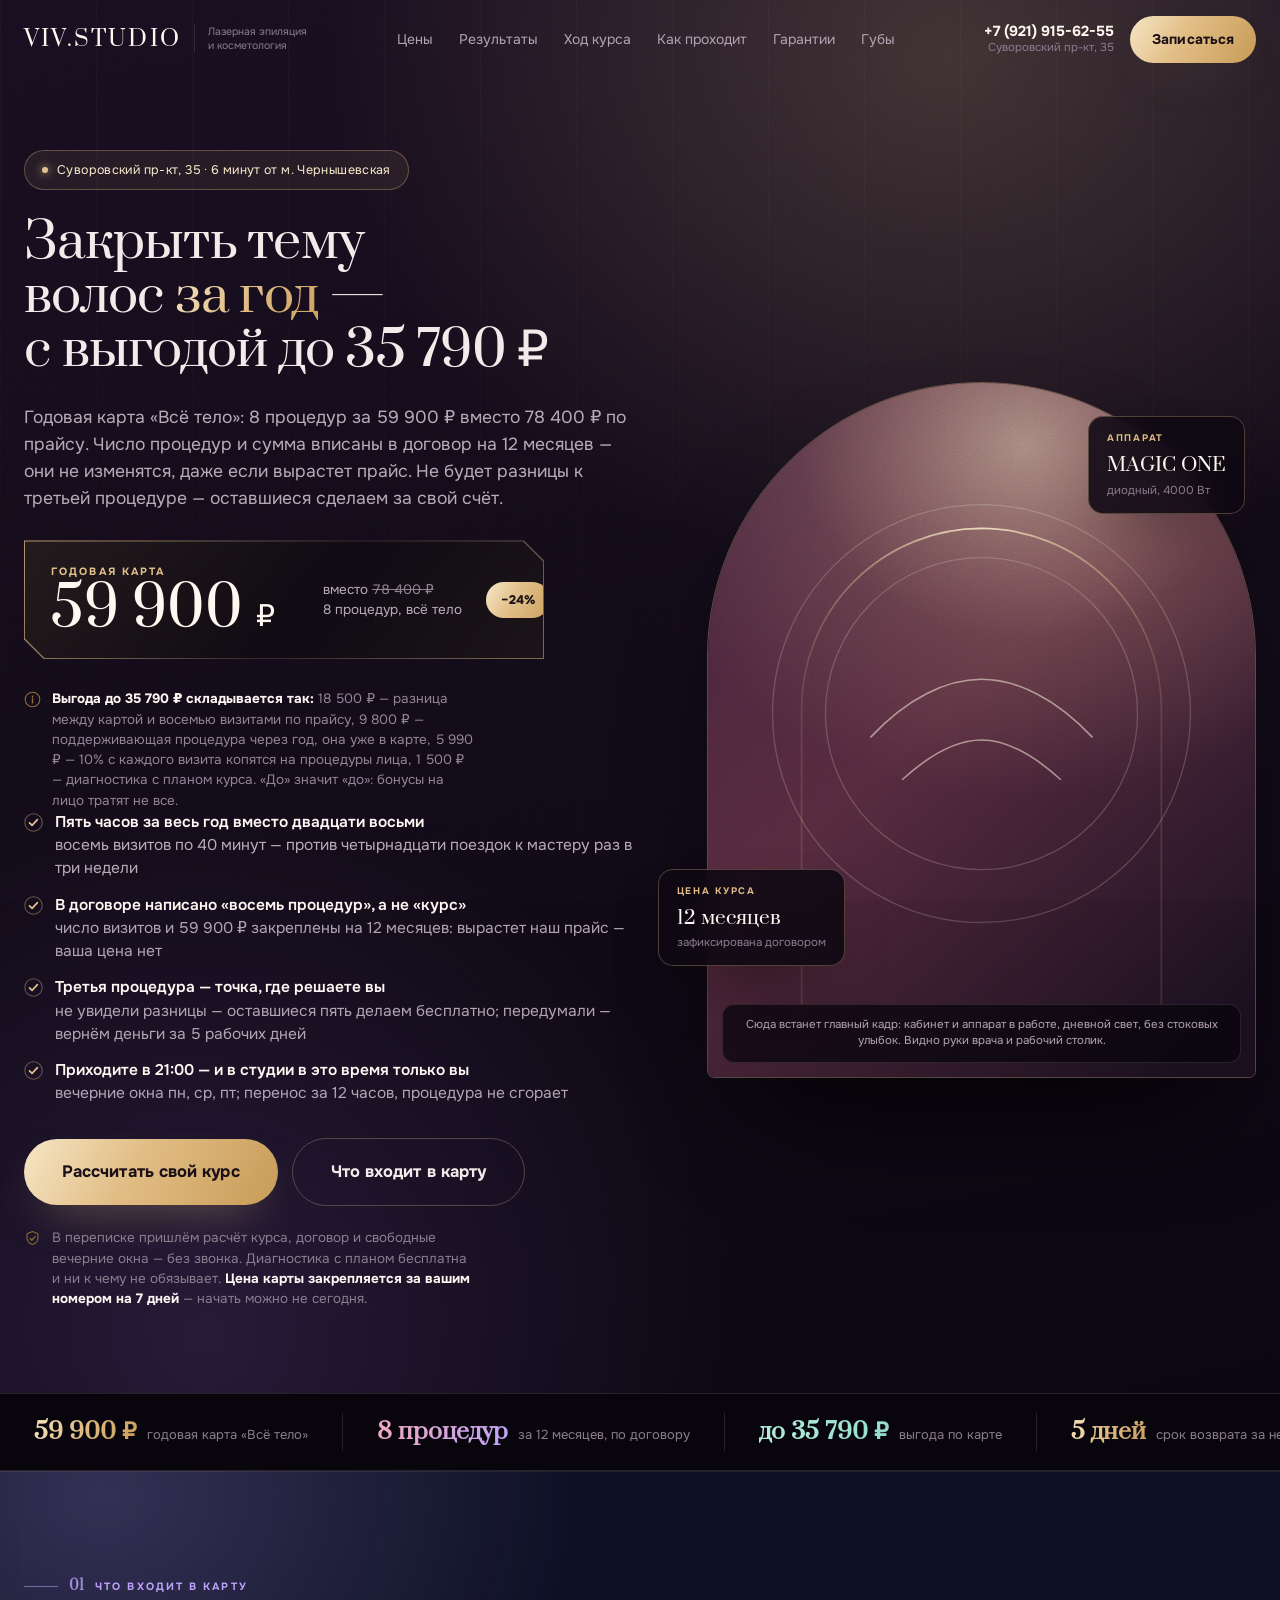
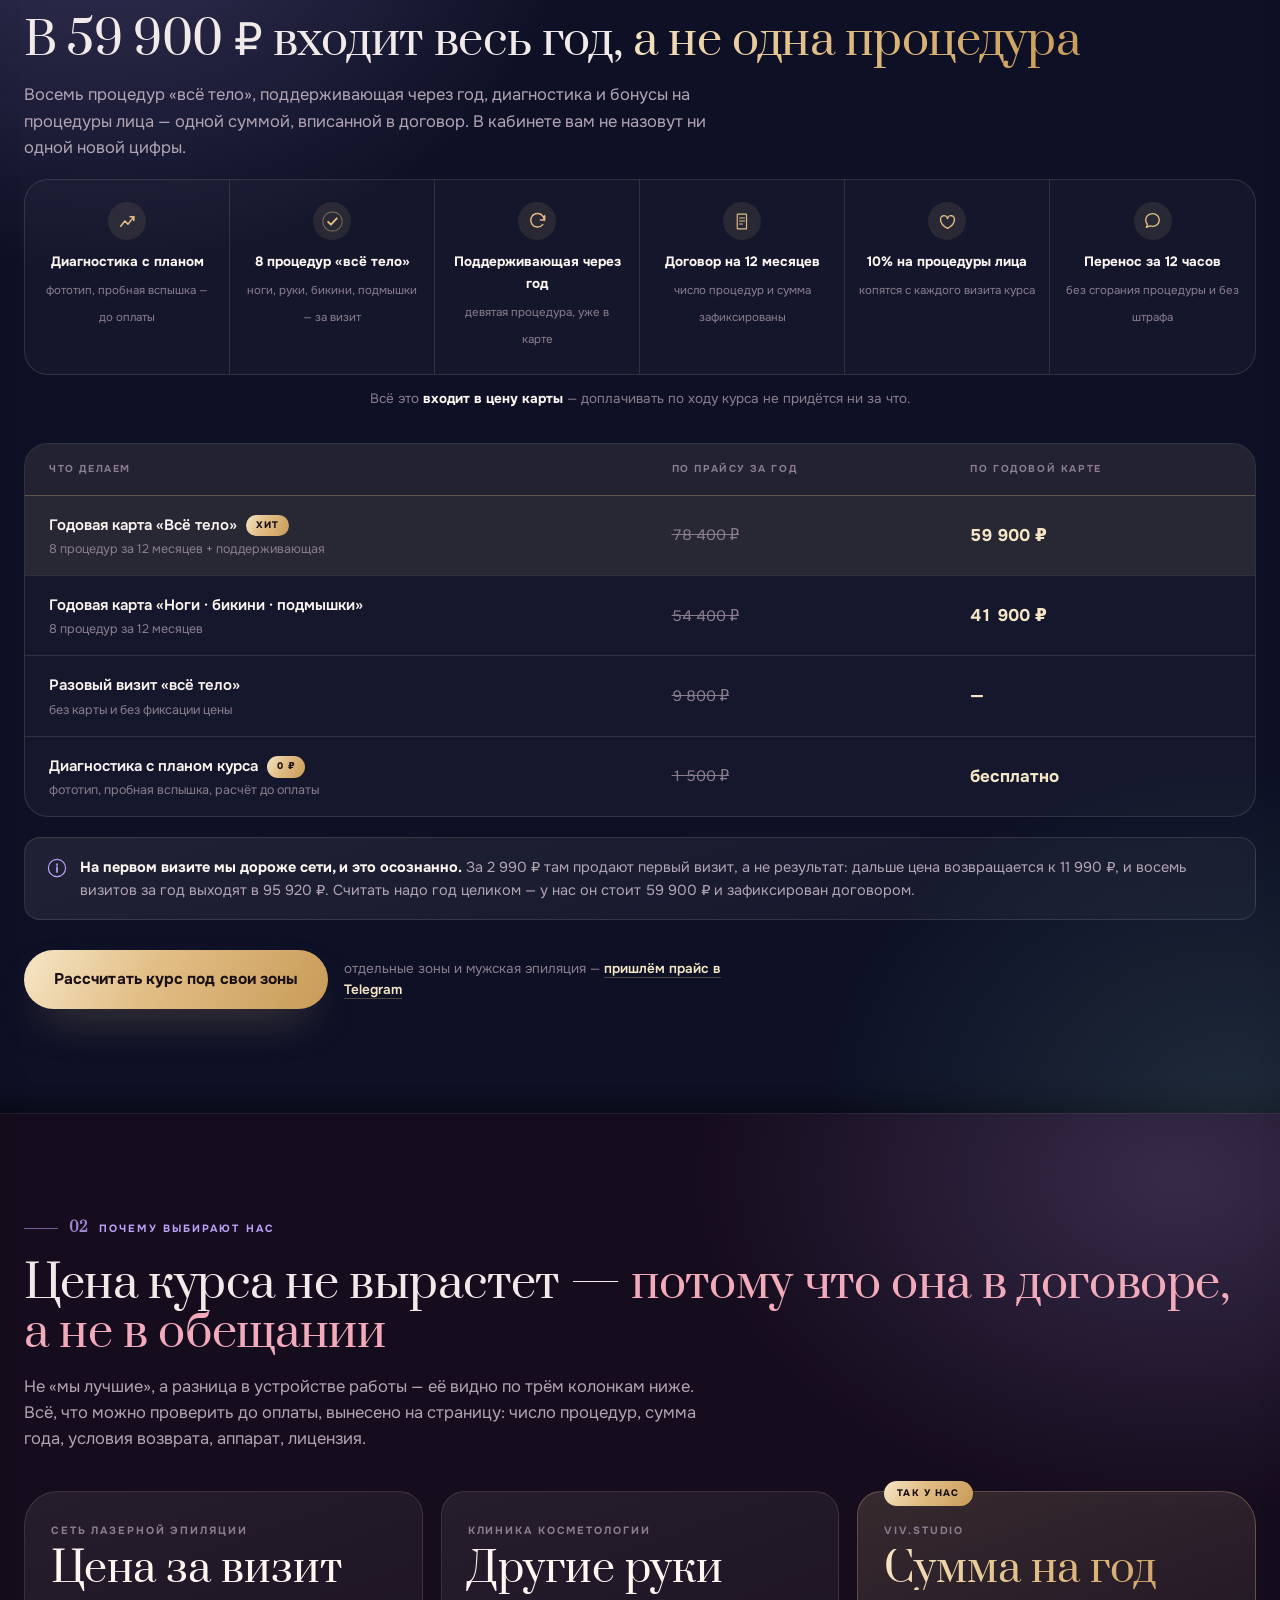
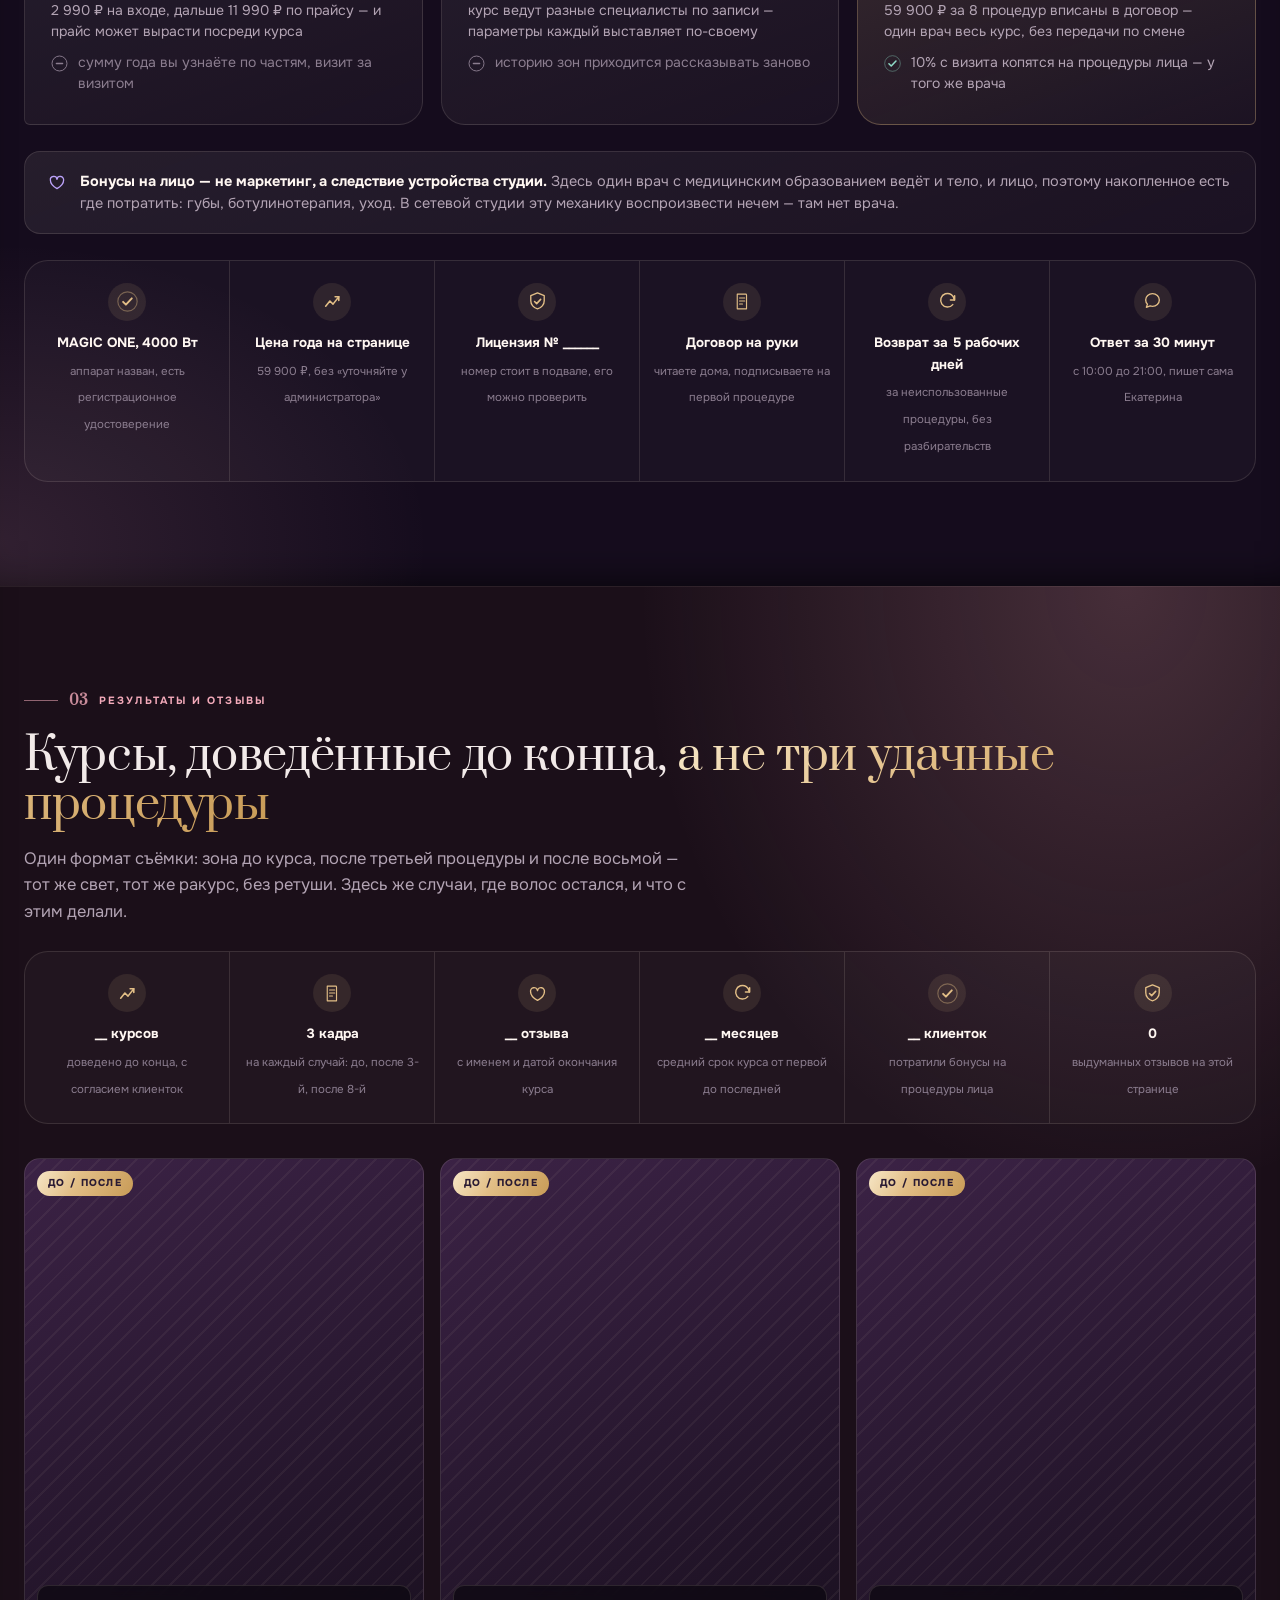
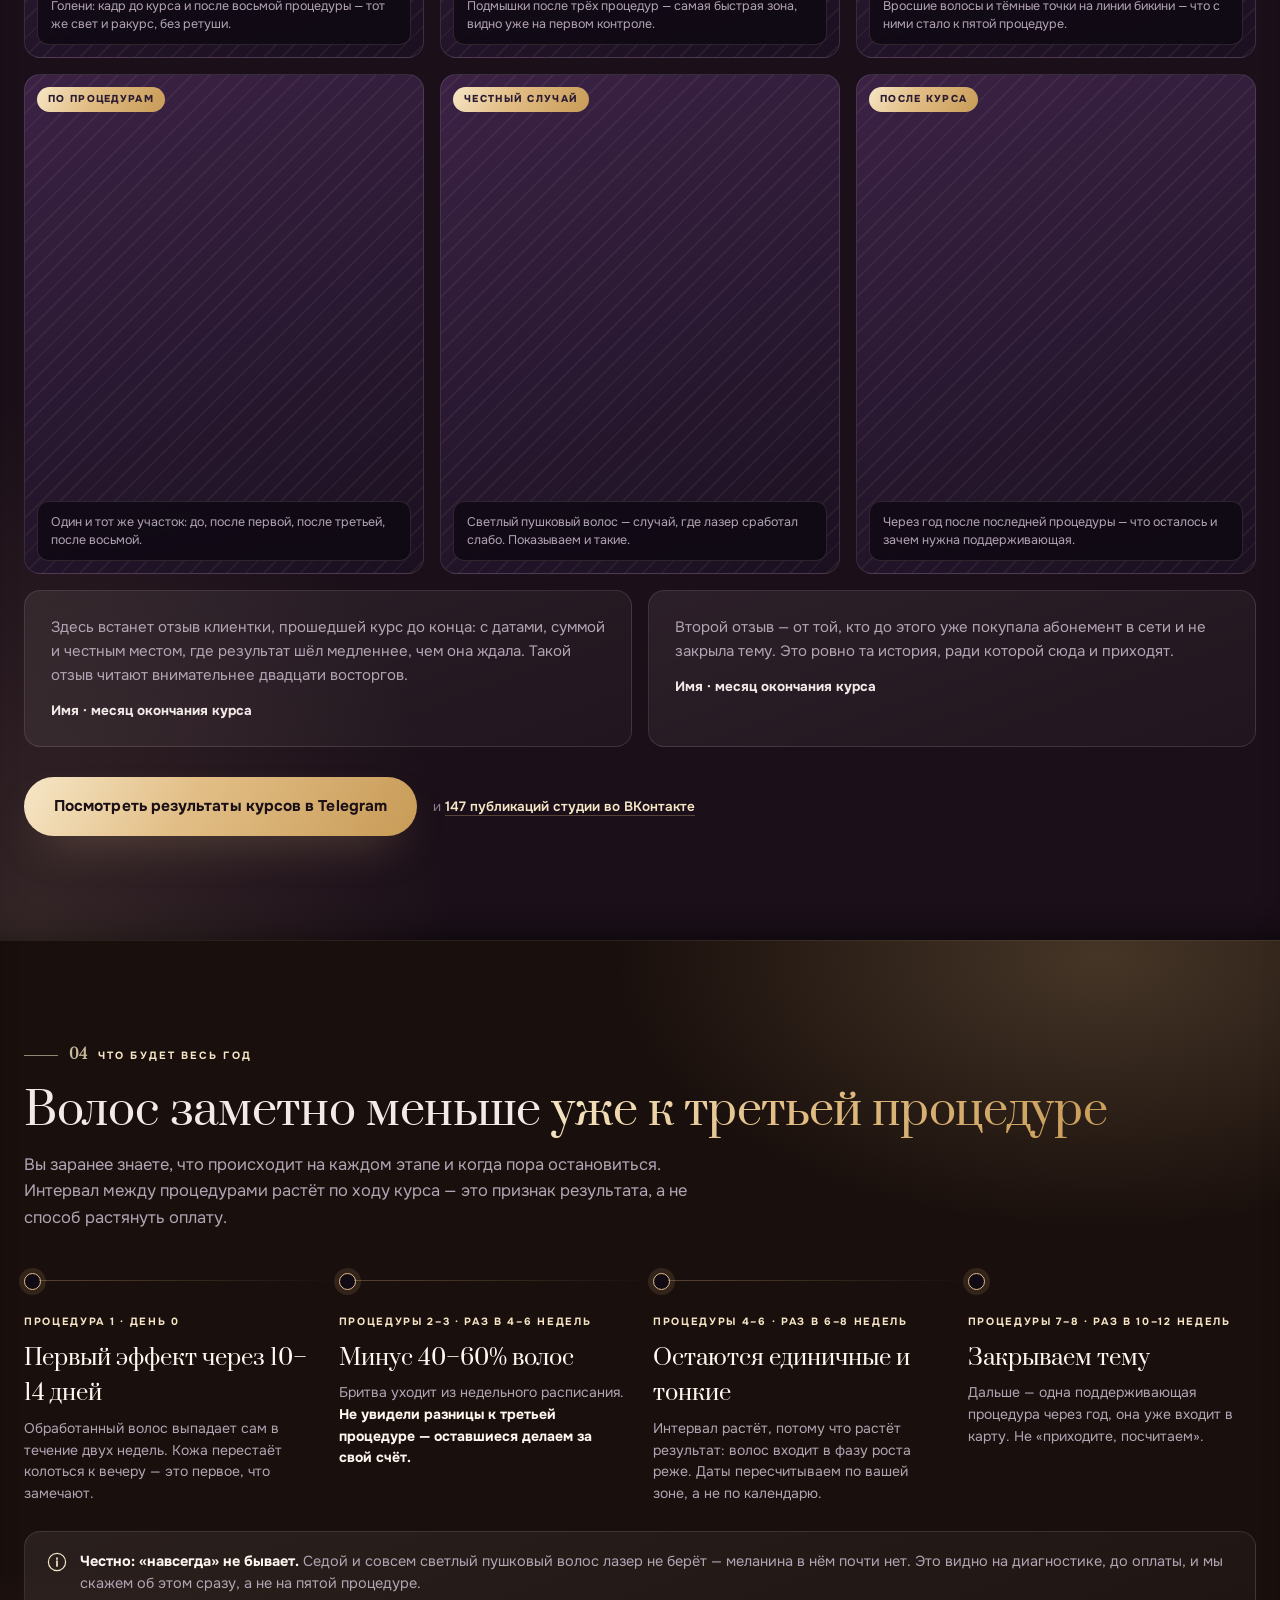
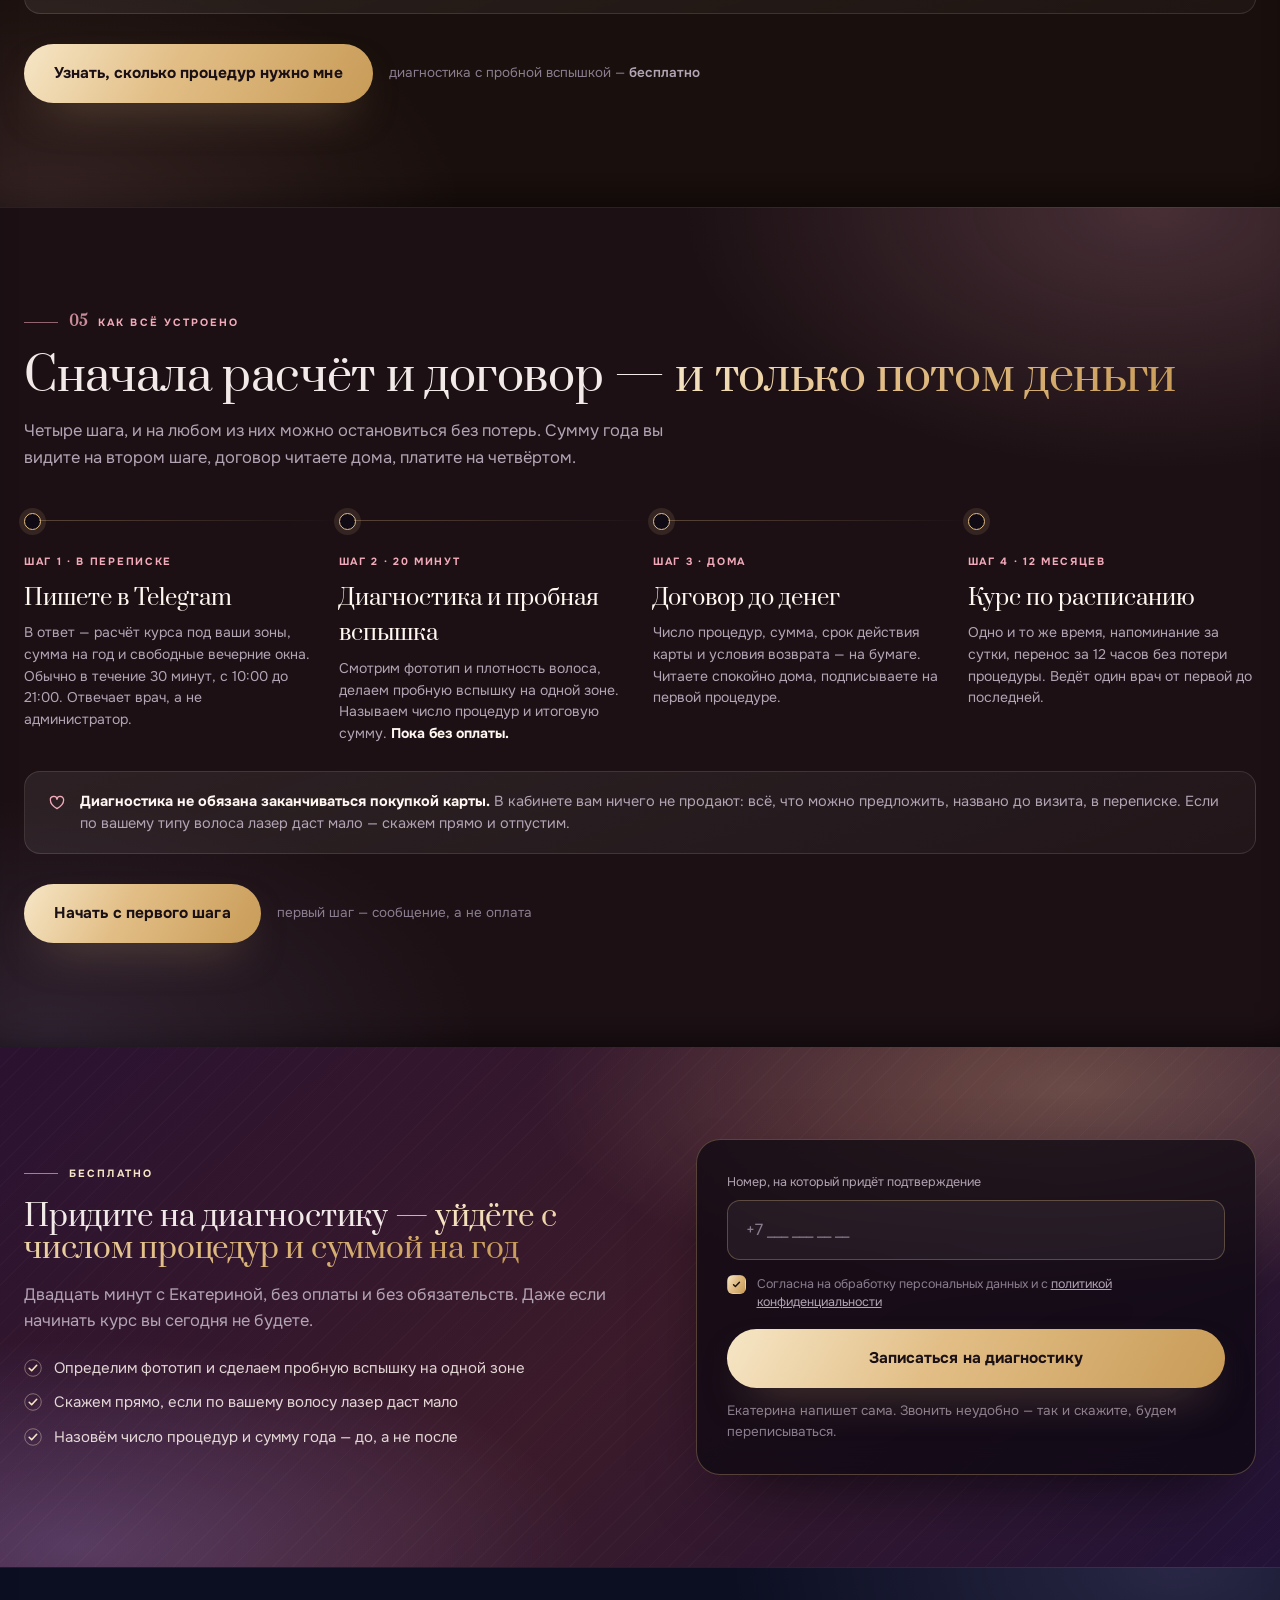
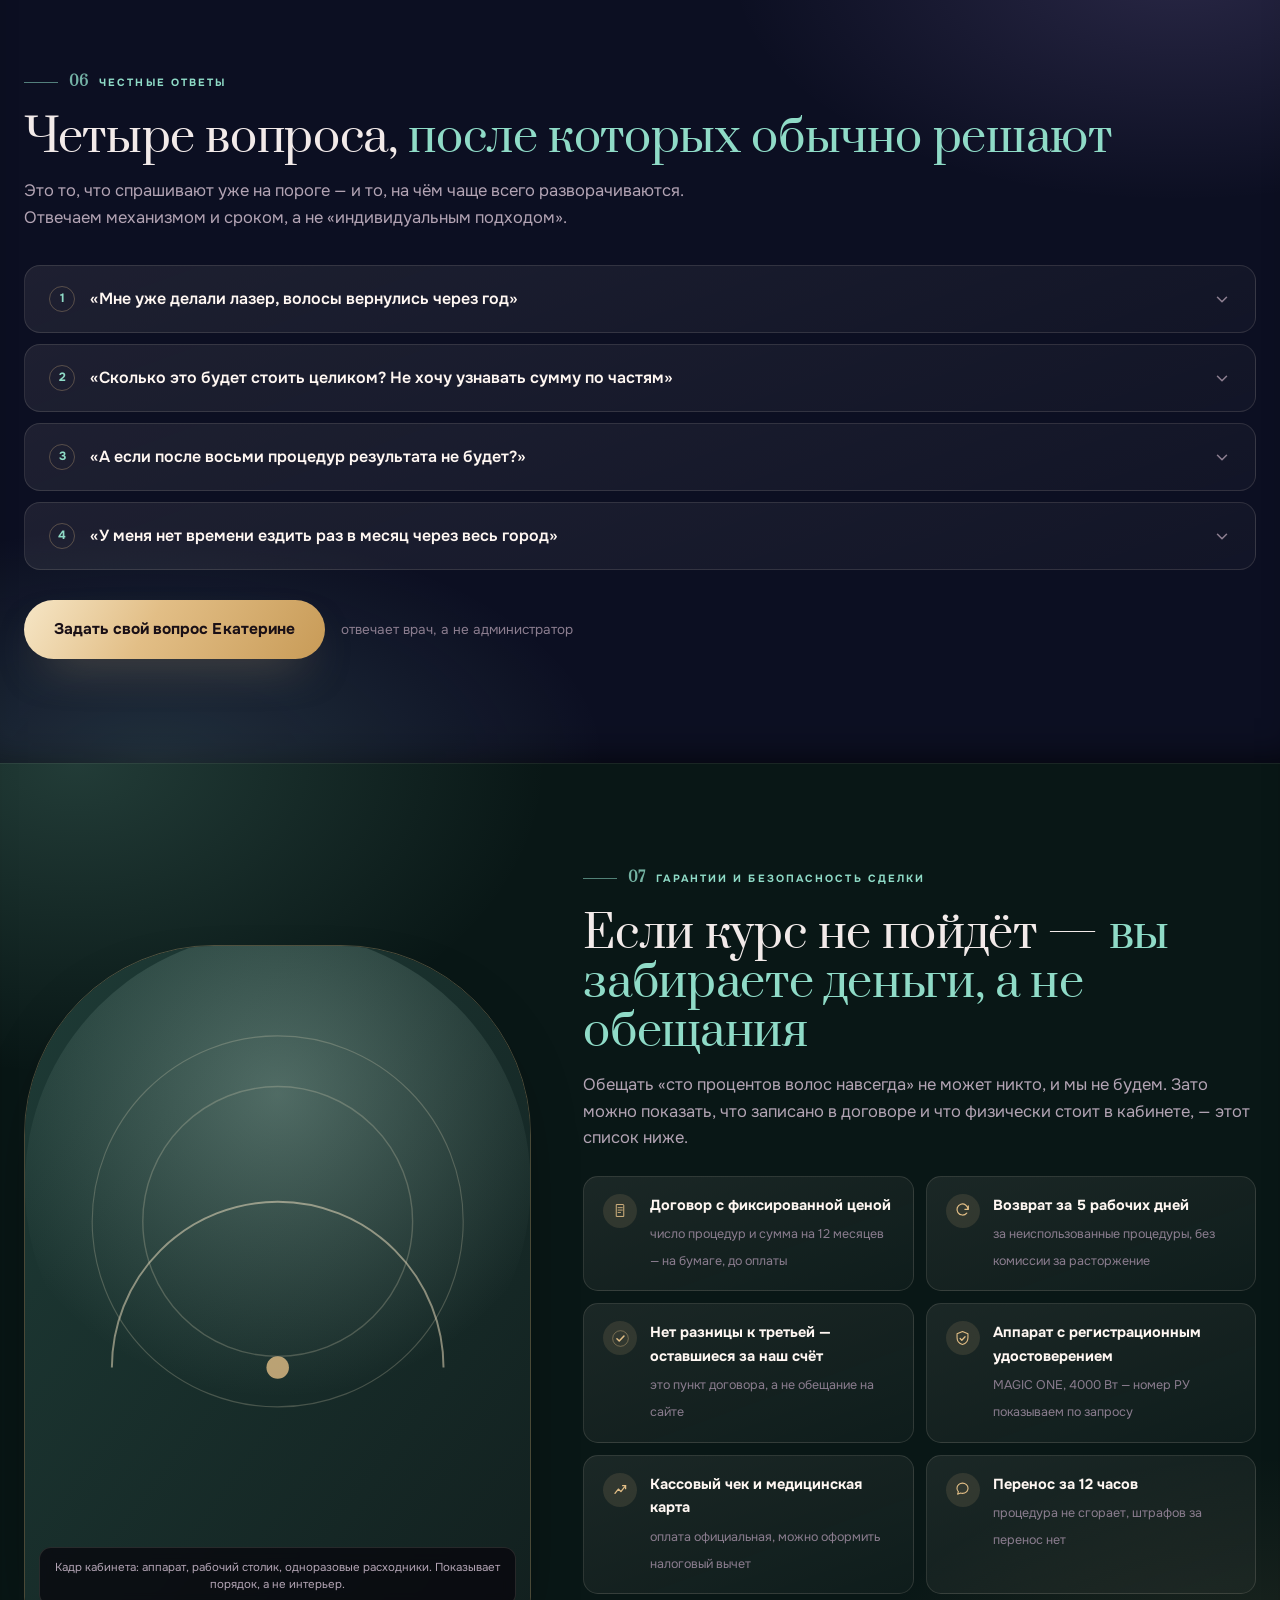
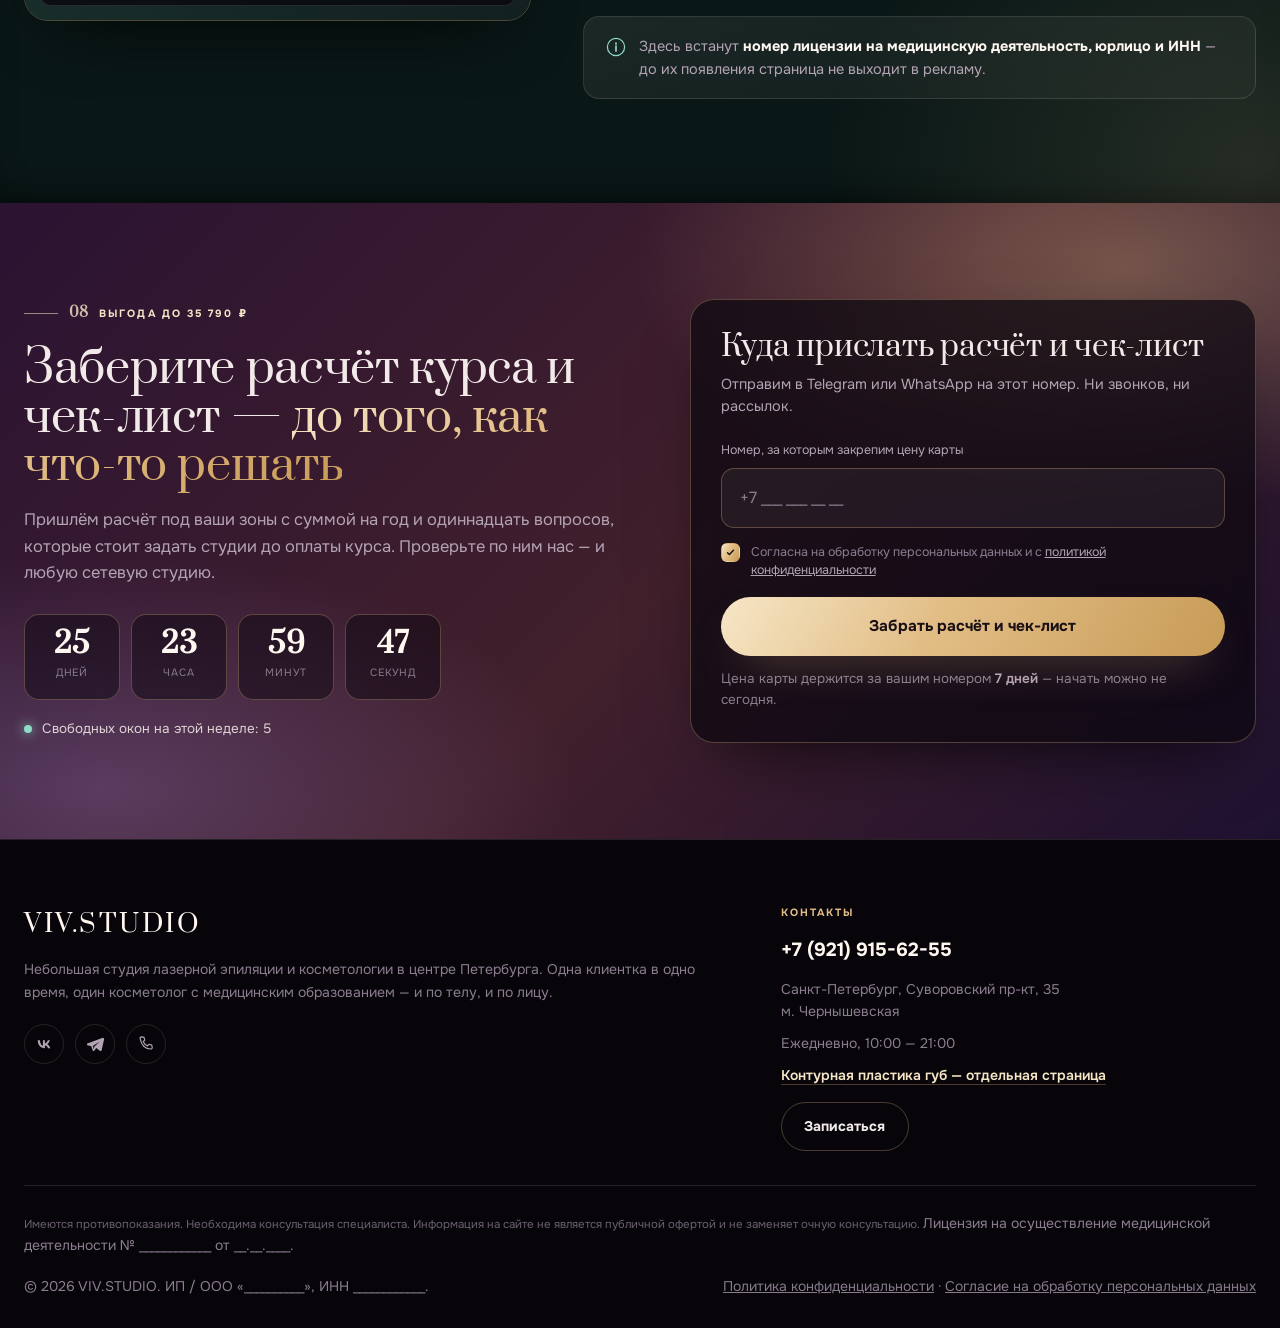
==== commit e11ea755: "Буллеты первого экрана переписаны на обещания вместо описаний Прежние четыре буллета перечисляли сво" ====
--- a/index.html
+++ b/index.html
@@ -879,10 +879,10 @@
           <span><b>Выгода до 35 790 ₽ складывается так:</b> 18 500 ₽ — разница между картой и восемью визитами по прайсу, 9 800 ₽ — поддерживающая процедура через год, она уже в карте, 5 990 ₽ — 10% с каждого визита копятся на процедуры лица, 1 500 ₽ — диагностика с планом курса. «До» значит «до»: бонусы на лицо тратят не все.</span></p>
 
         <ul class="bul">
-          <li><svg class="i" width="19" height="19"><use href="#i-check"/></svg><span><b>Всю сумму знаете до первой оплаты</b>59 900 ₽ за 8 процедур вписаны в договор — доплат по ходу курса нет</span></li>
-          <li><svg class="i" width="19" height="19"><use href="#i-check"/></svg><span><b>Нет разницы к третьей процедуре — оставшиеся за наш счёт</b>передумали — вернём за неиспользованные за 5 рабочих дней</span></li>
-          <li><svg class="i" width="19" height="19"><use href="#i-check"/></svg><span><b>Вечерние окна 19:00–21:00, одна клиентка в студии</b>понедельник, среда, пятница — после работы и без очереди в коридоре</span></li>
-          <li><svg class="i" width="19" height="19"><use href="#i-check"/></svg><span><b>10% с каждого визита копятся на процедуры лица</b>к концу курса — 5 990 ₽ на губы или уход, у того же врача</span></li>
+          <li><svg class="i" width="19" height="19"><use href="#i-check"/></svg><span><b>Пять часов за весь год вместо двадцати восьми</b>восемь визитов по 40 минут — против четырнадцати поездок к мастеру раз в три недели</span></li>
+          <li><svg class="i" width="19" height="19"><use href="#i-check"/></svg><span><b>В договоре написано «восемь процедур», а не «курс»</b>число визитов и 59 900 ₽ закреплены на 12 месяцев: вырастет наш прайс — ваша цена нет</span></li>
+          <li><svg class="i" width="19" height="19"><use href="#i-check"/></svg><span><b>Третья процедура — точка, где решаете вы</b>не увидели разницы — оставшиеся пять делаем бесплатно; передумали — вернём деньги за 5 рабочих дней</span></li>
+          <li><svg class="i" width="19" height="19"><use href="#i-check"/></svg><span><b>Приходите в 21:00 — и в студии в это время только вы</b>вечерние окна пн, ср, пт; перенос за 12 часов, процедура не сгорает</span></li>
         </ul>
 
         <div class="h-cta">
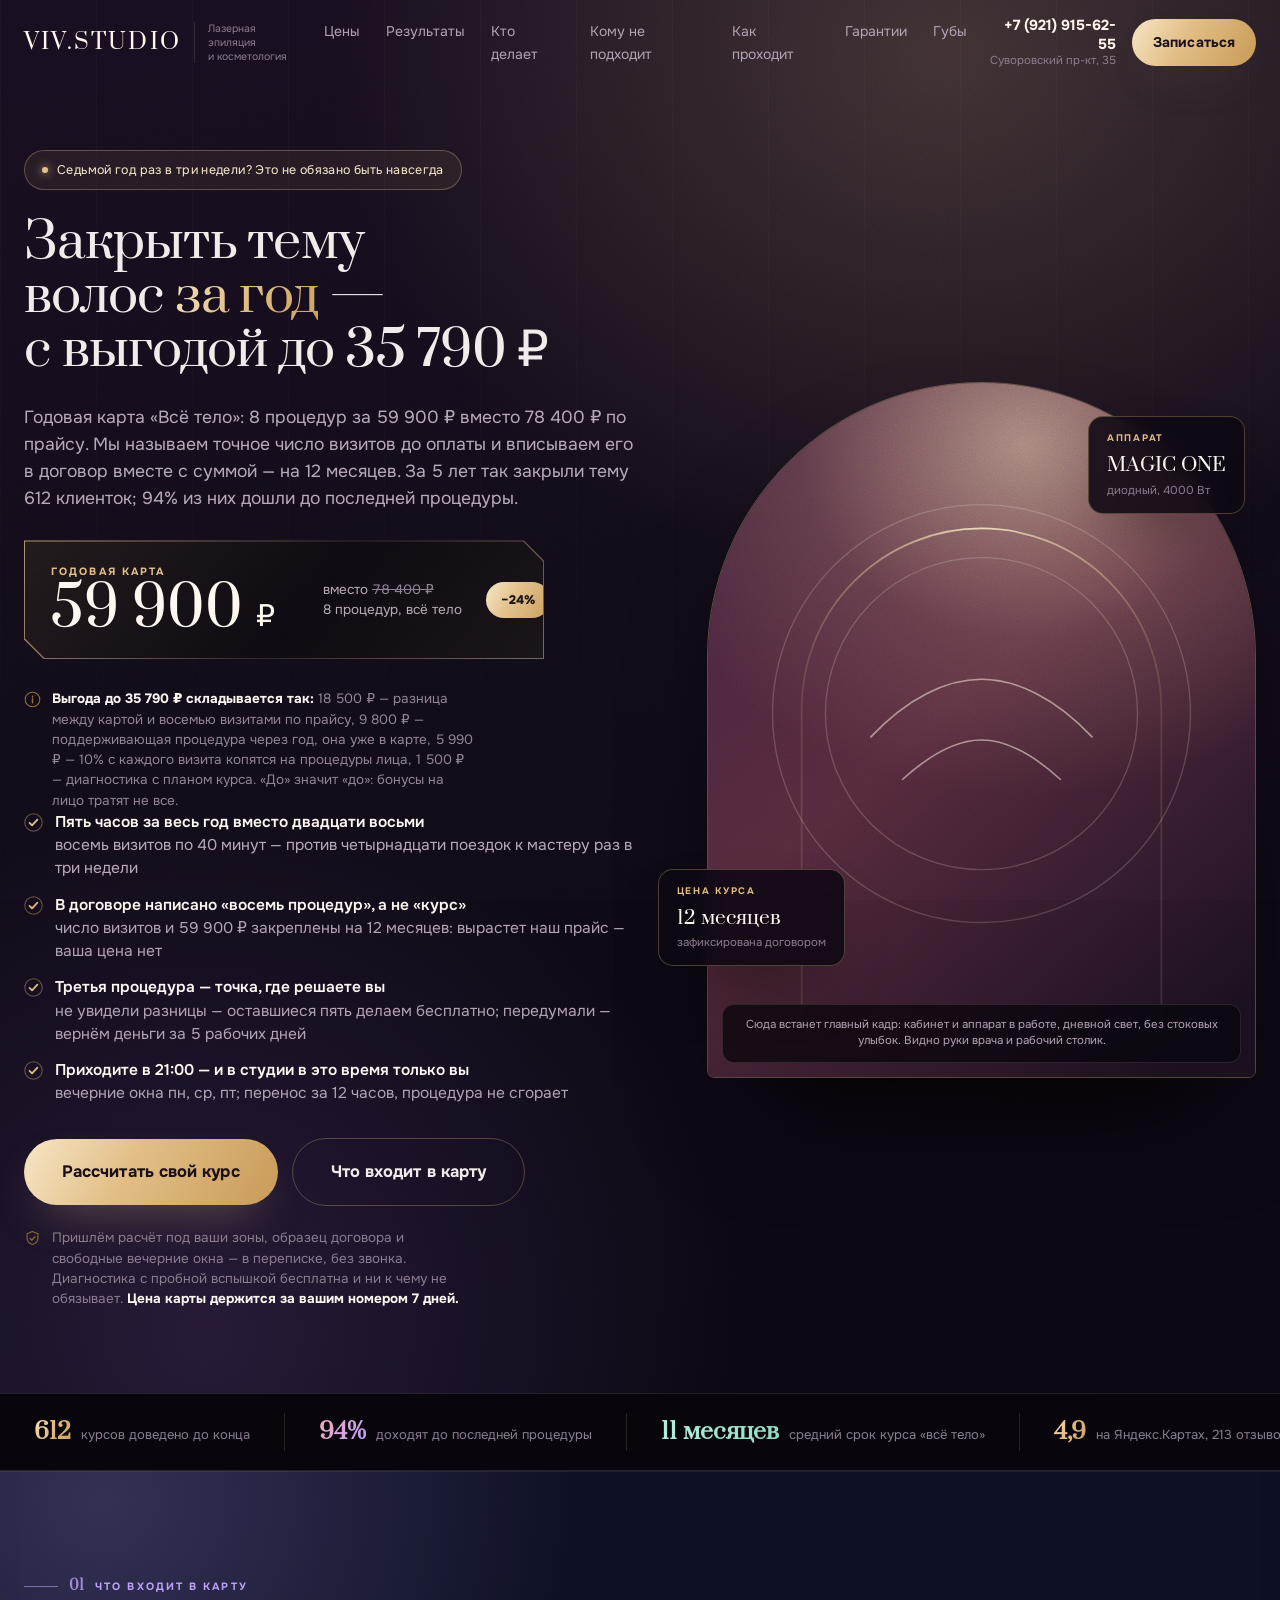
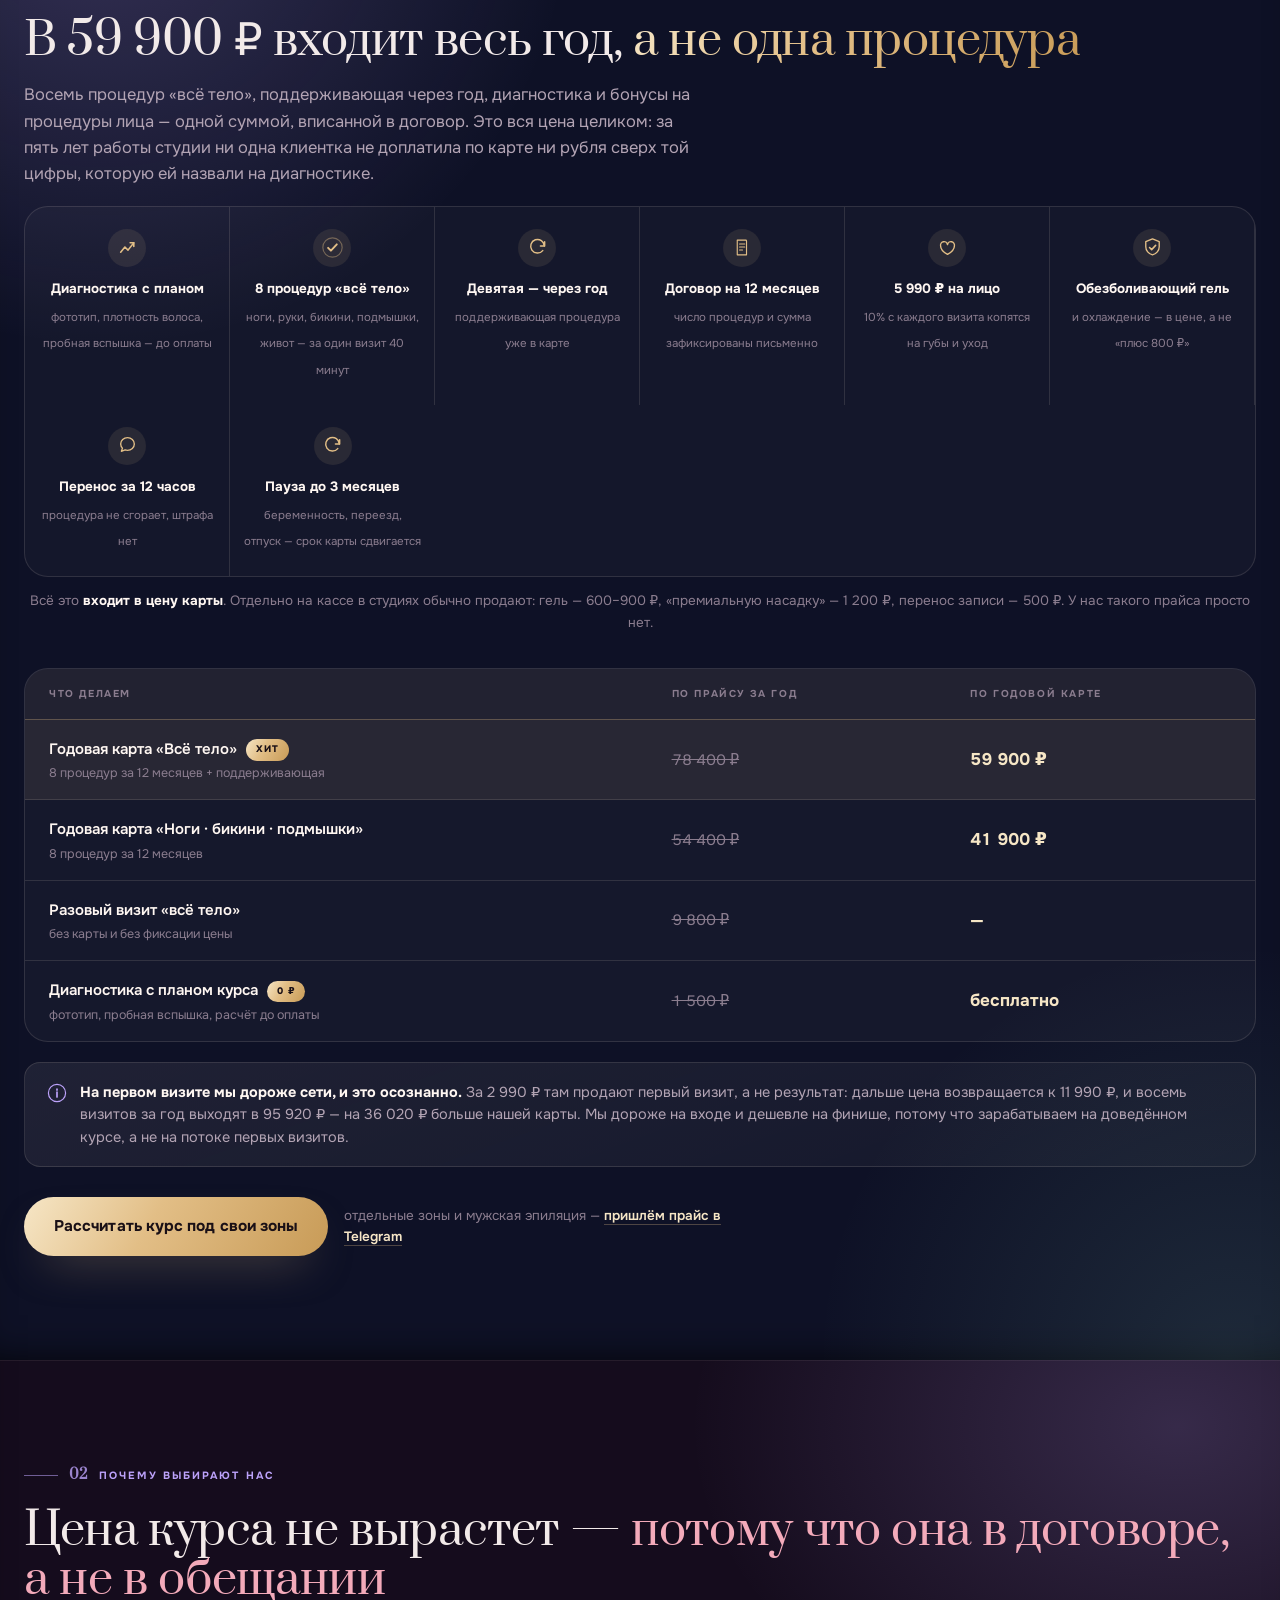
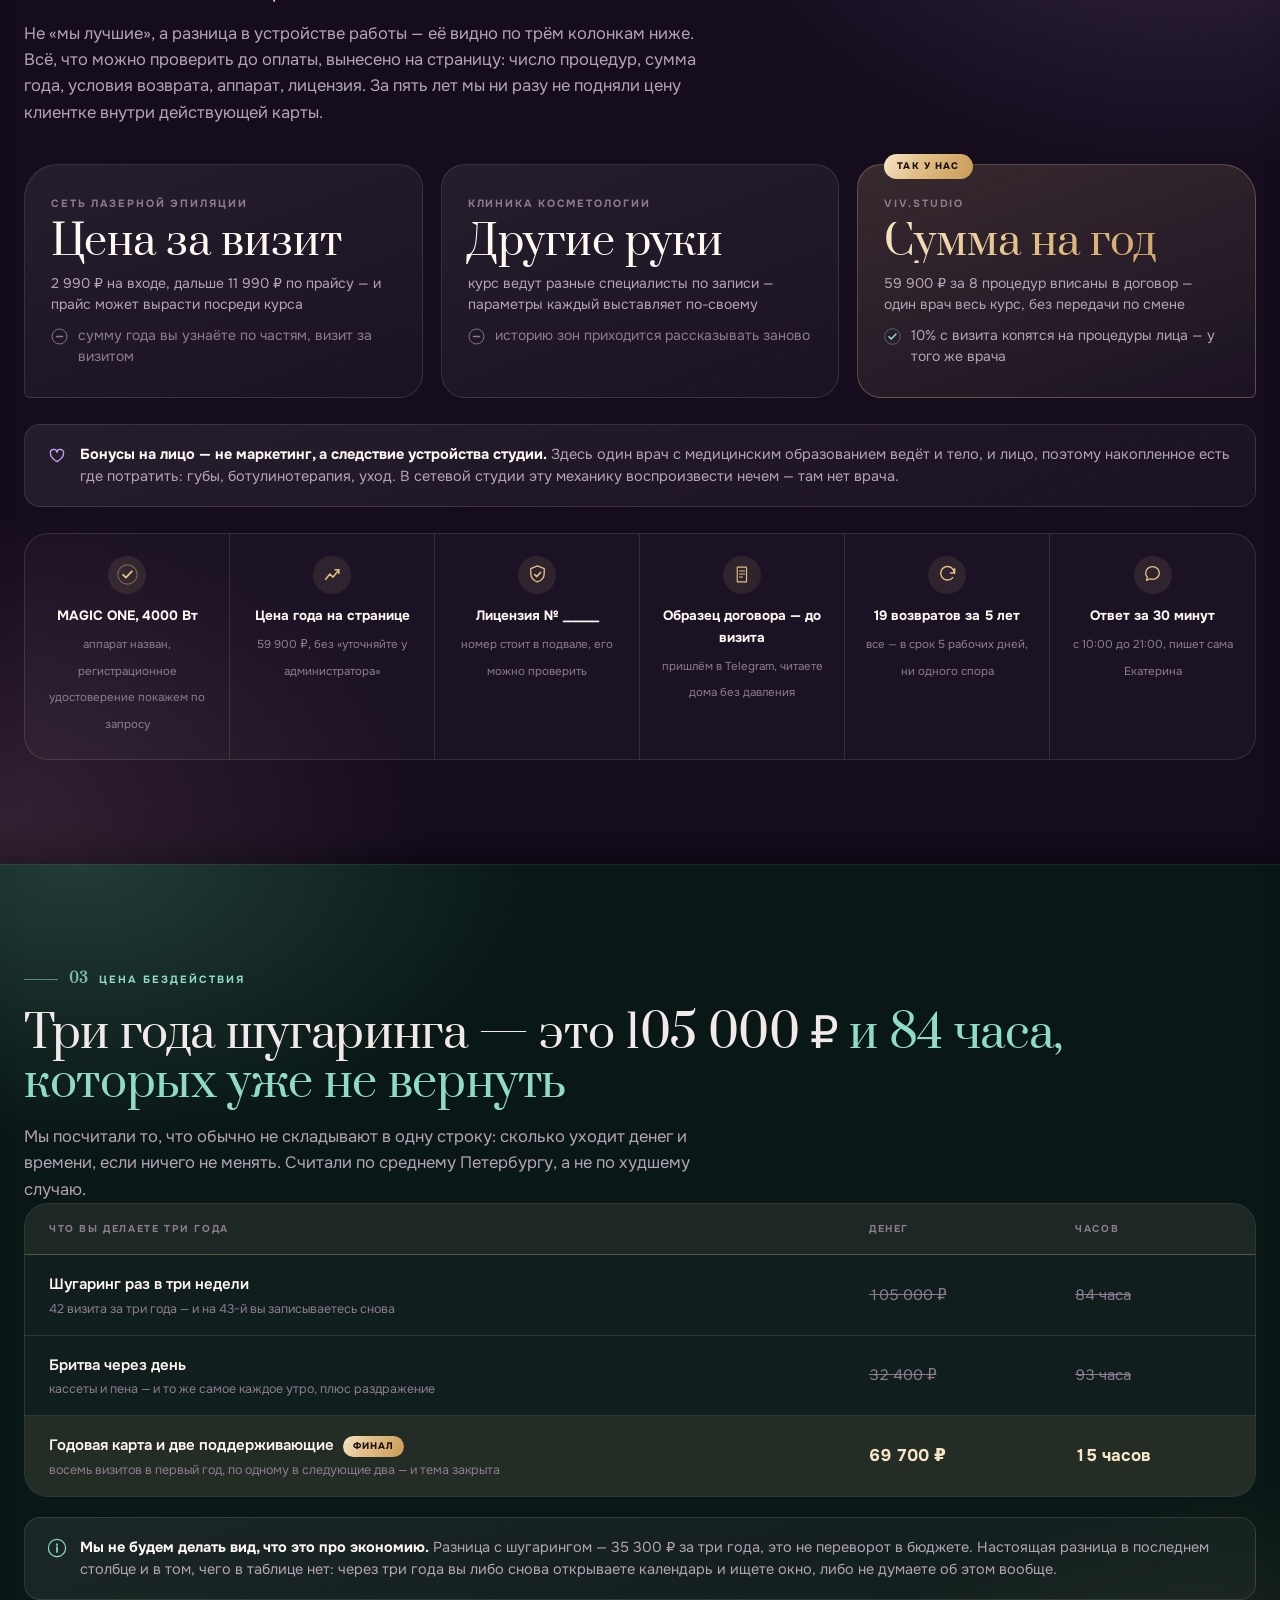
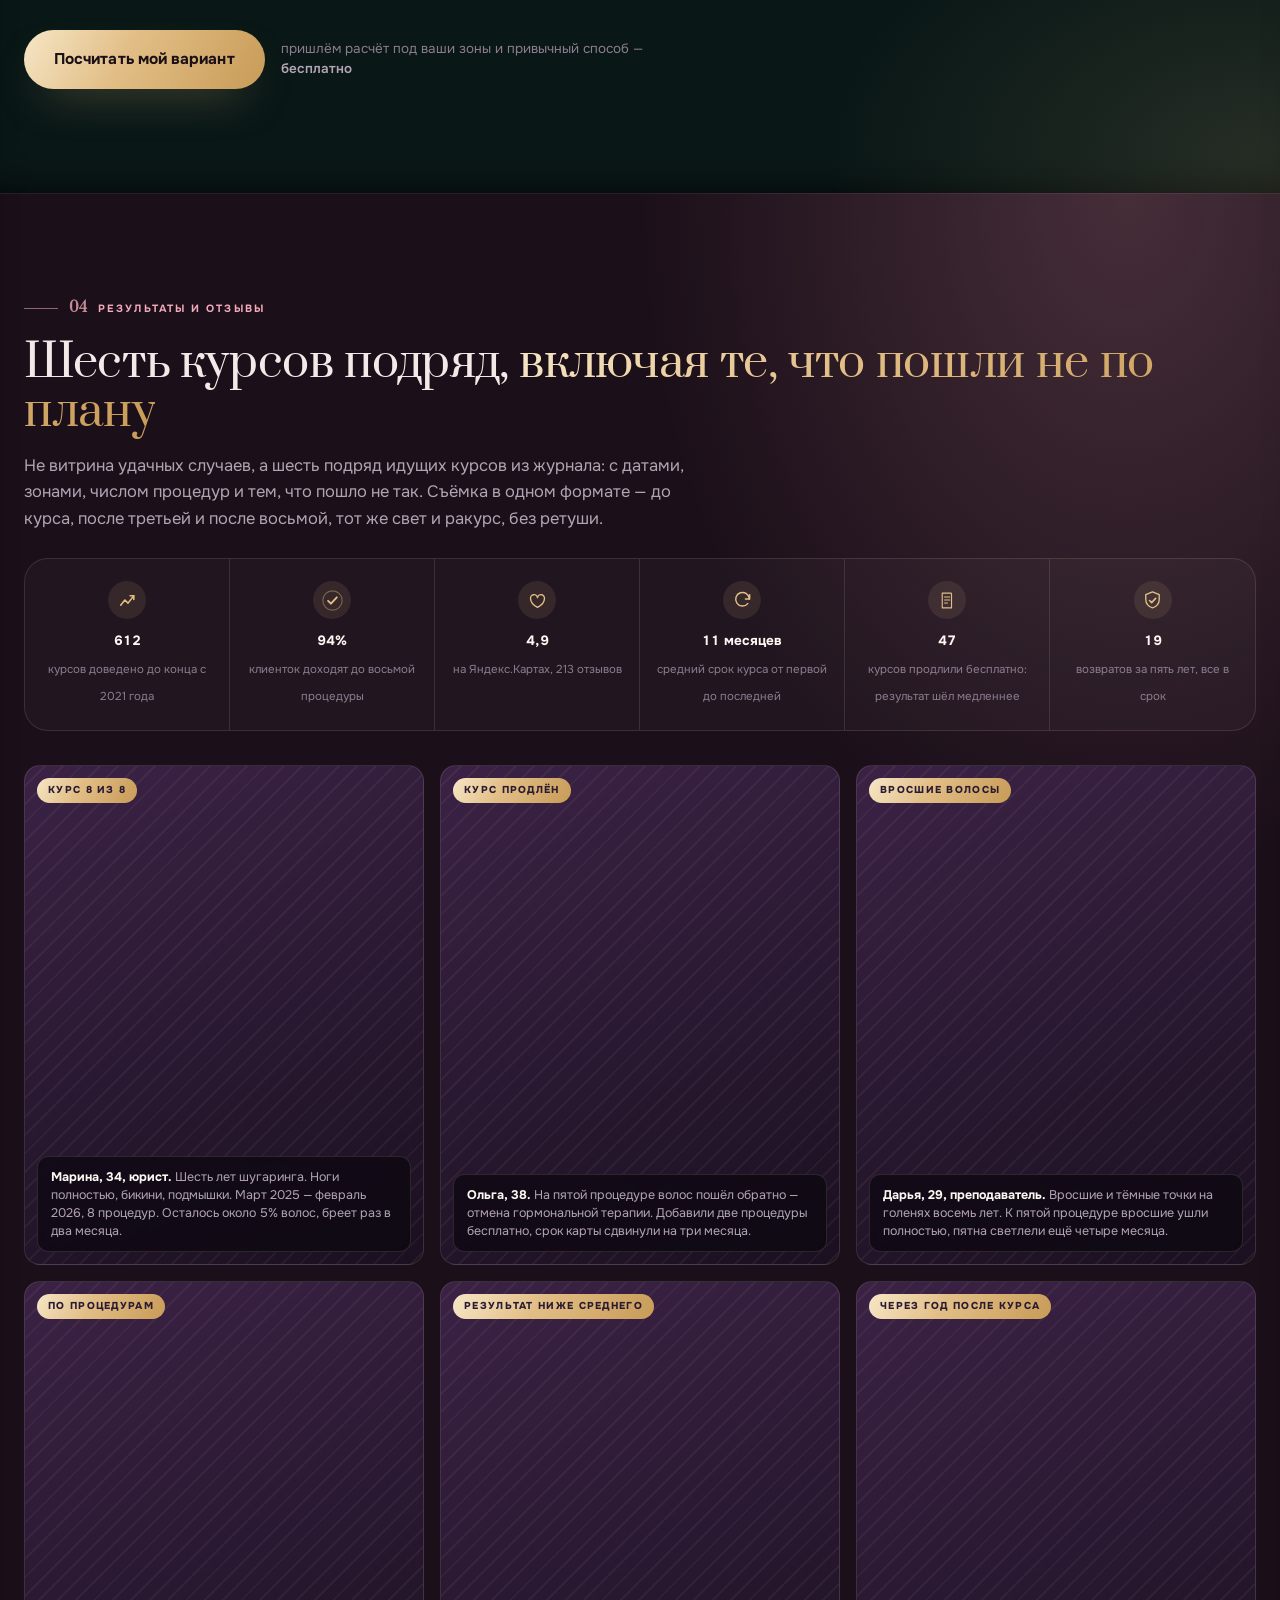
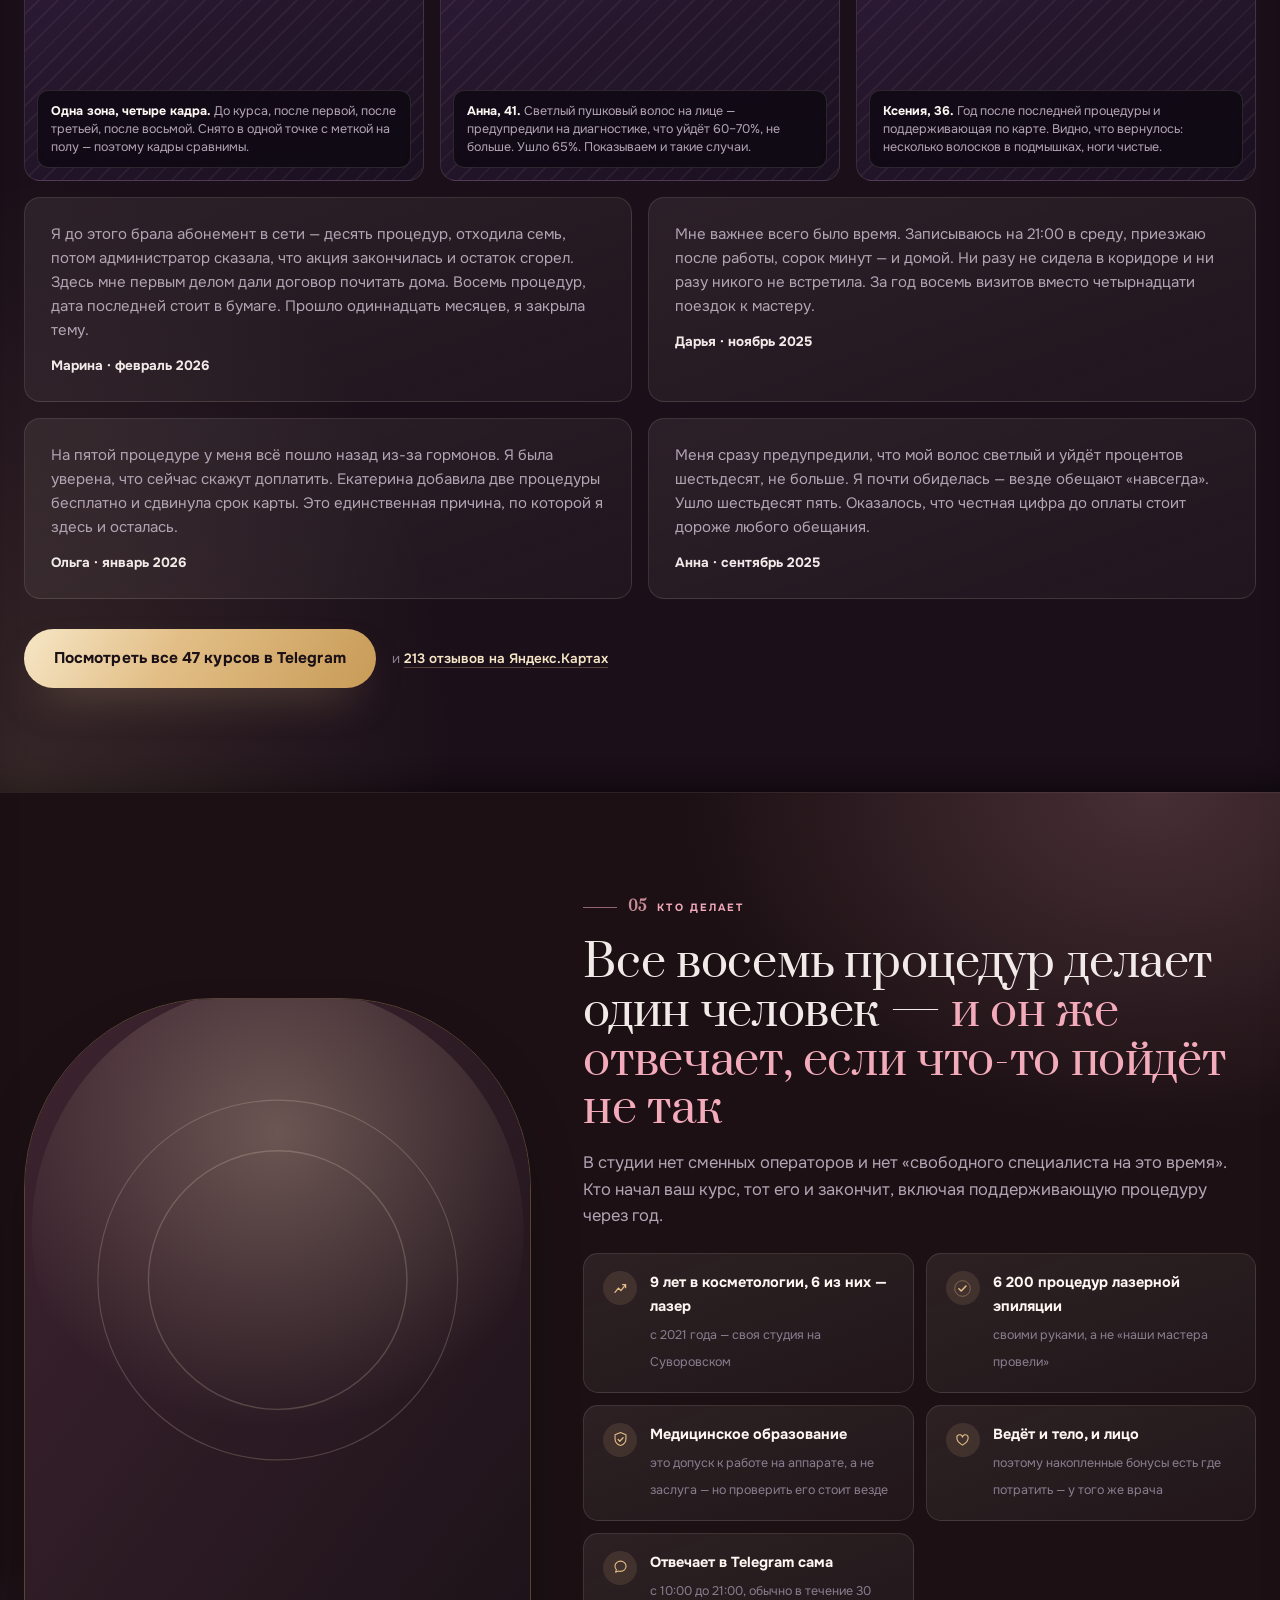
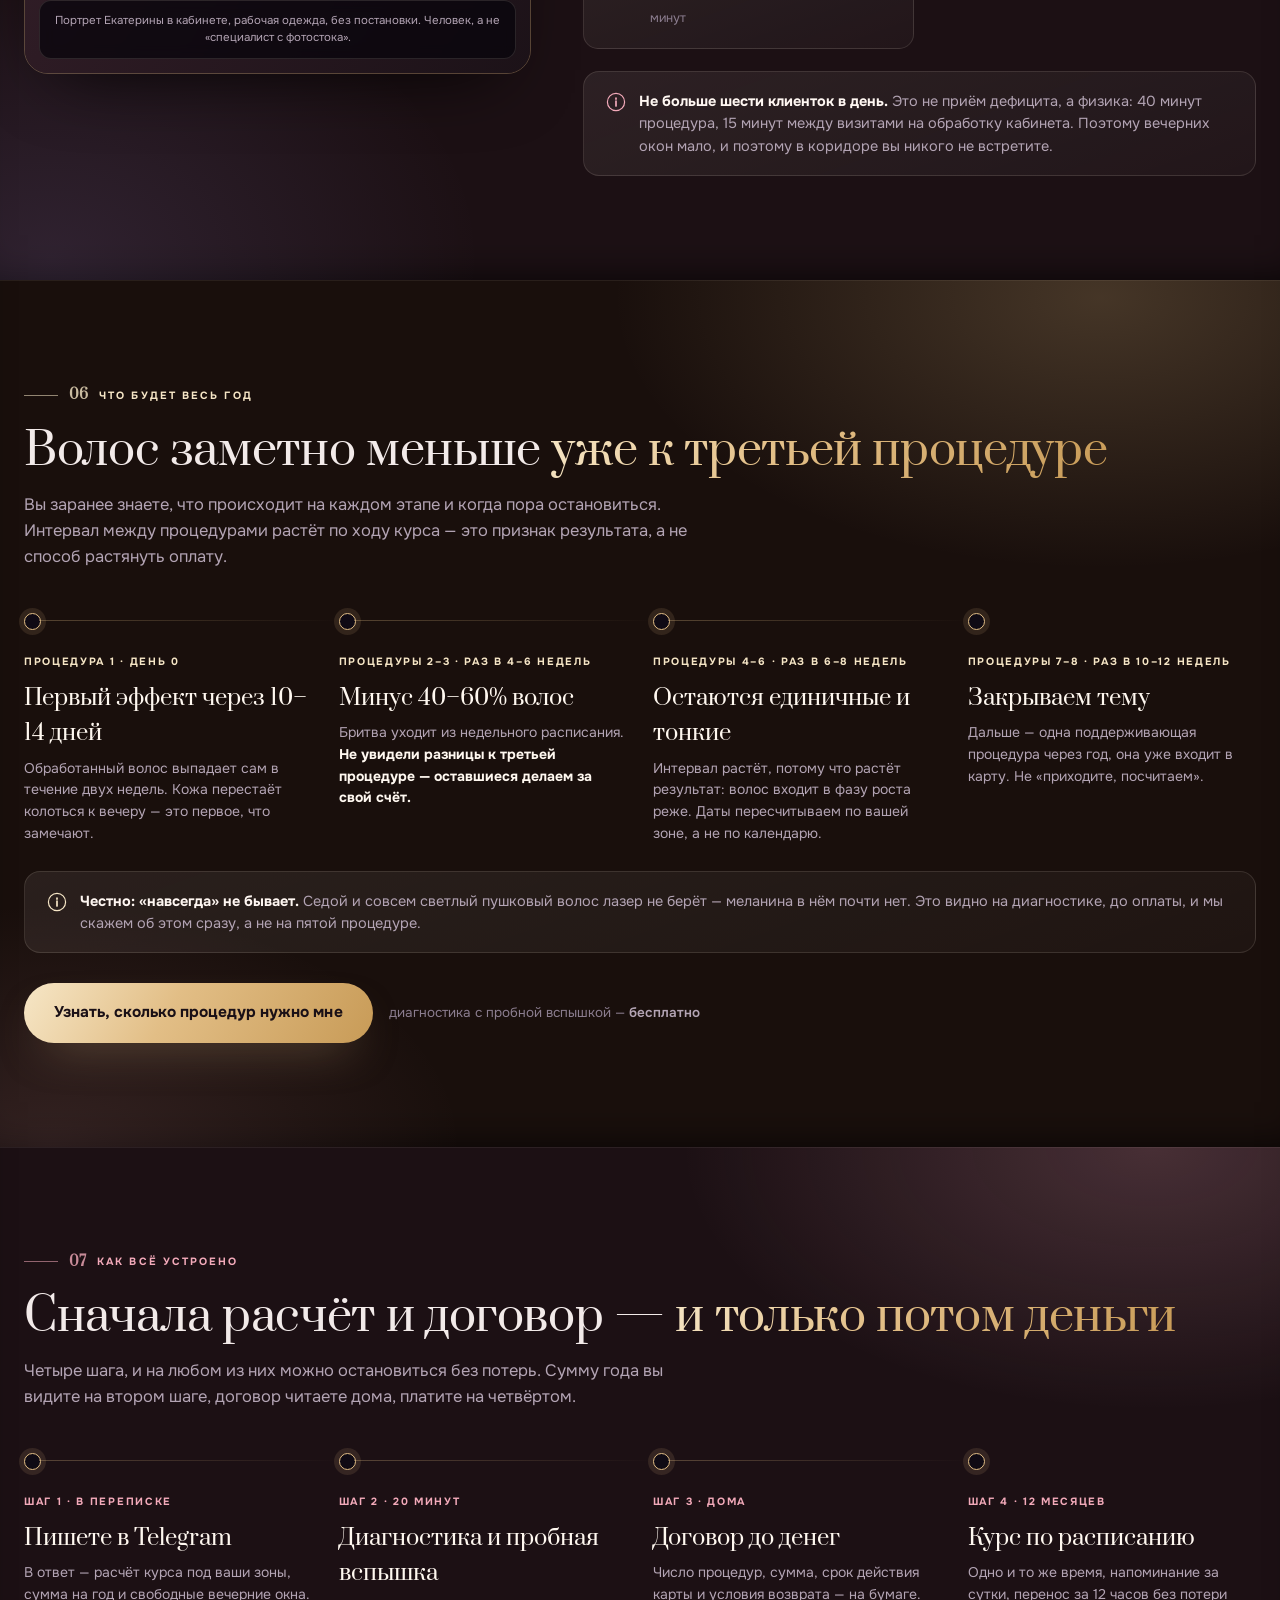
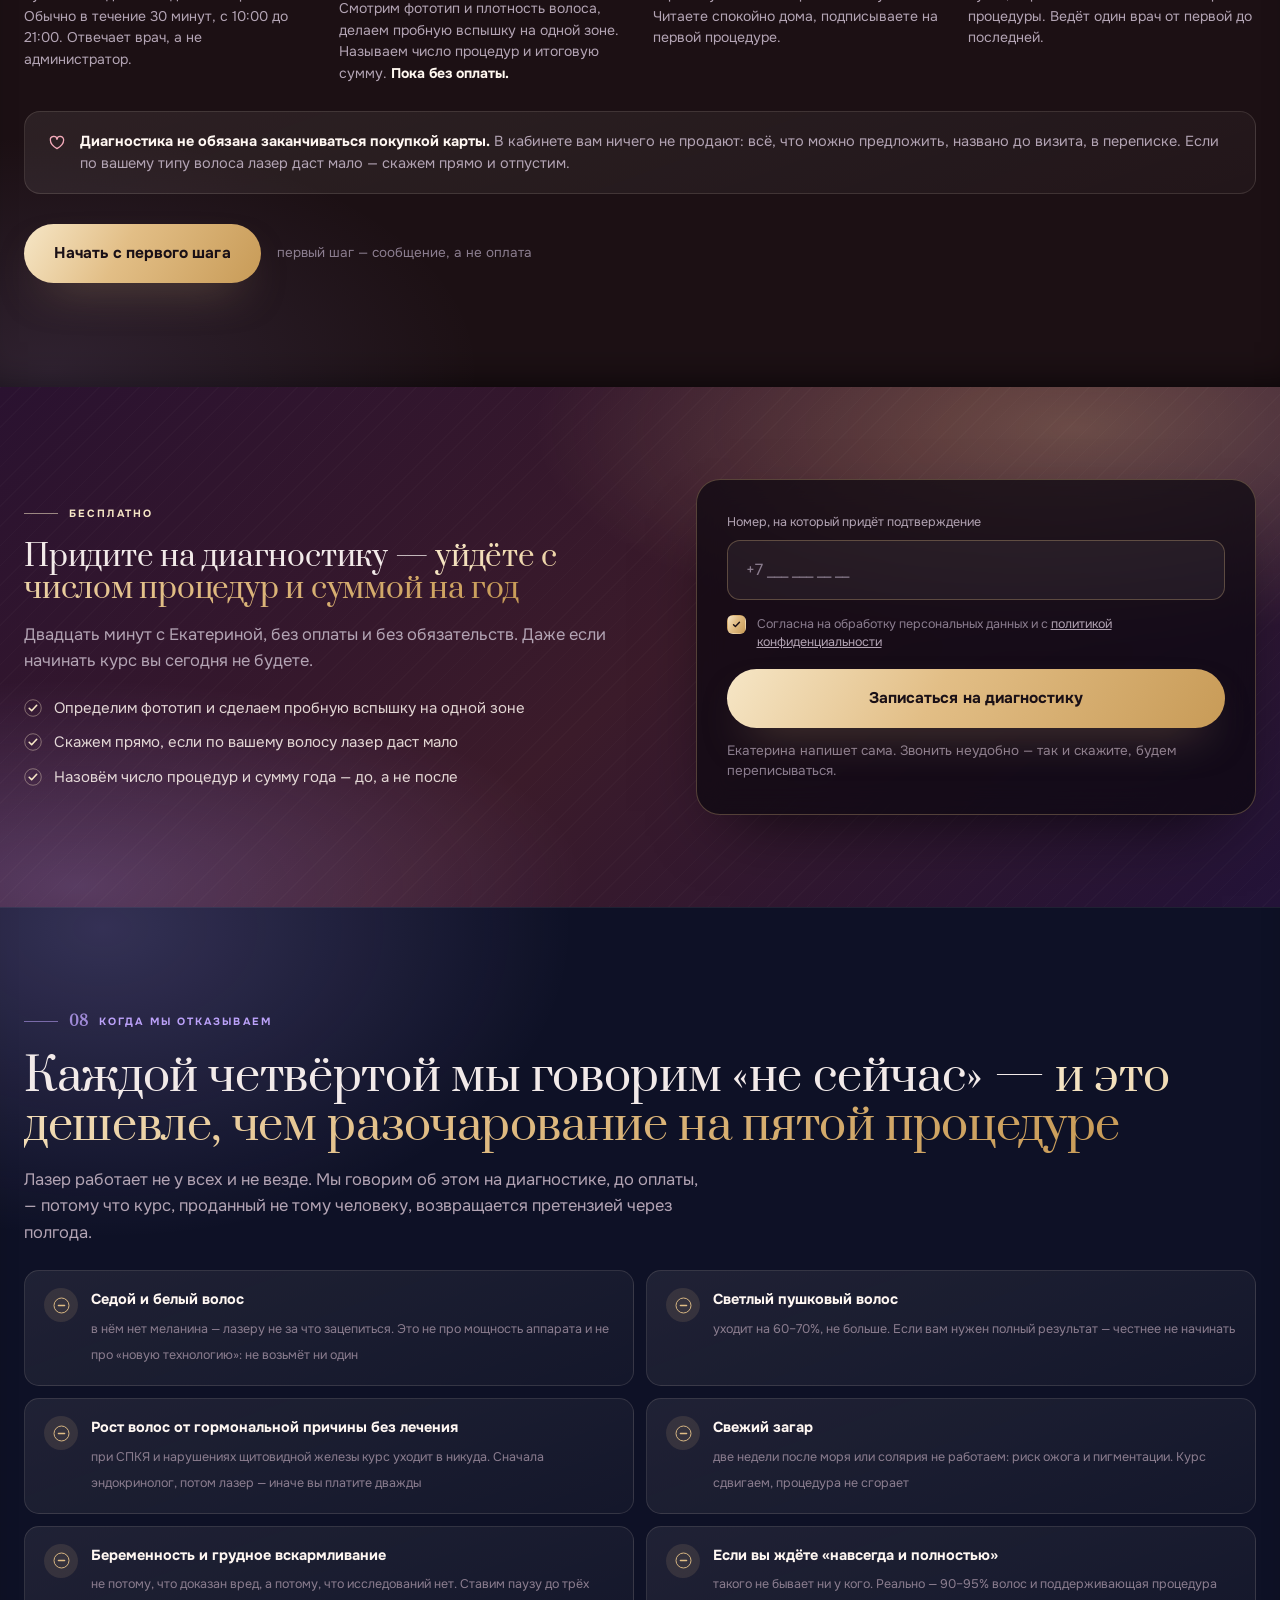
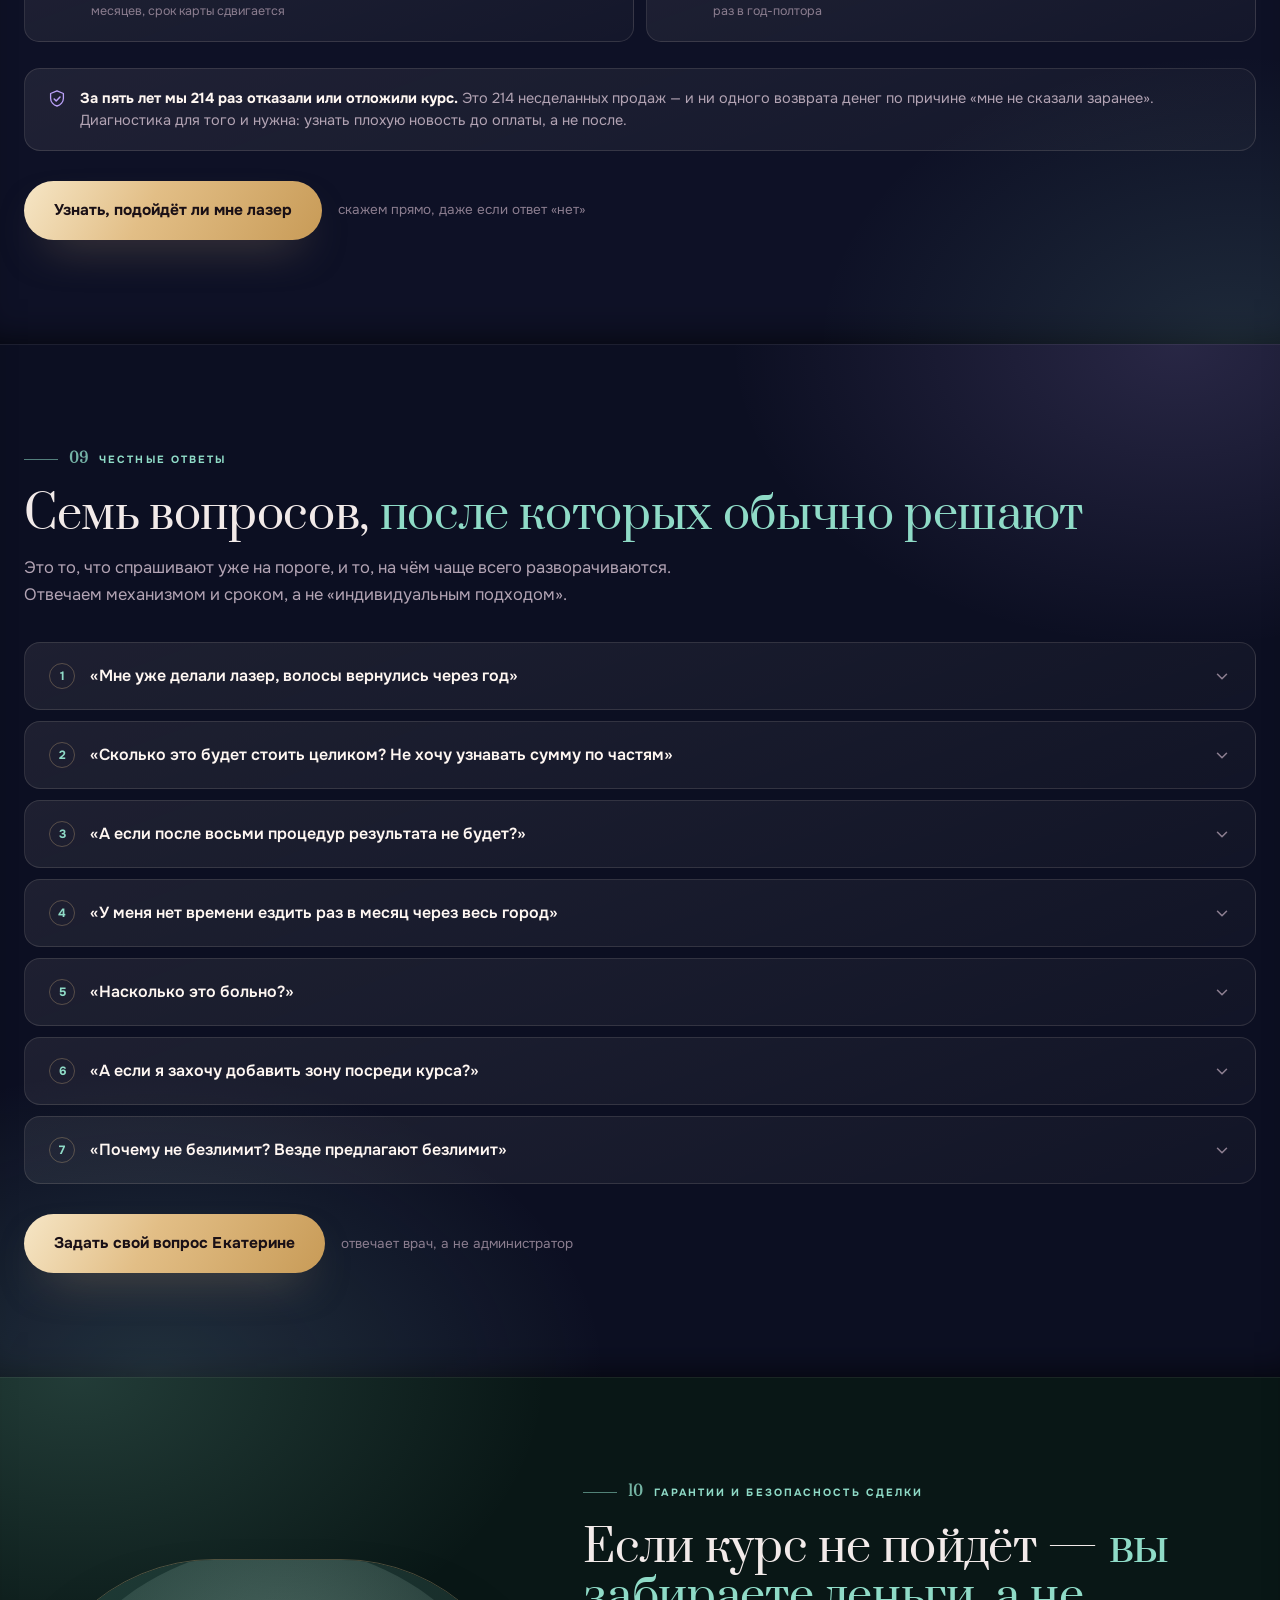
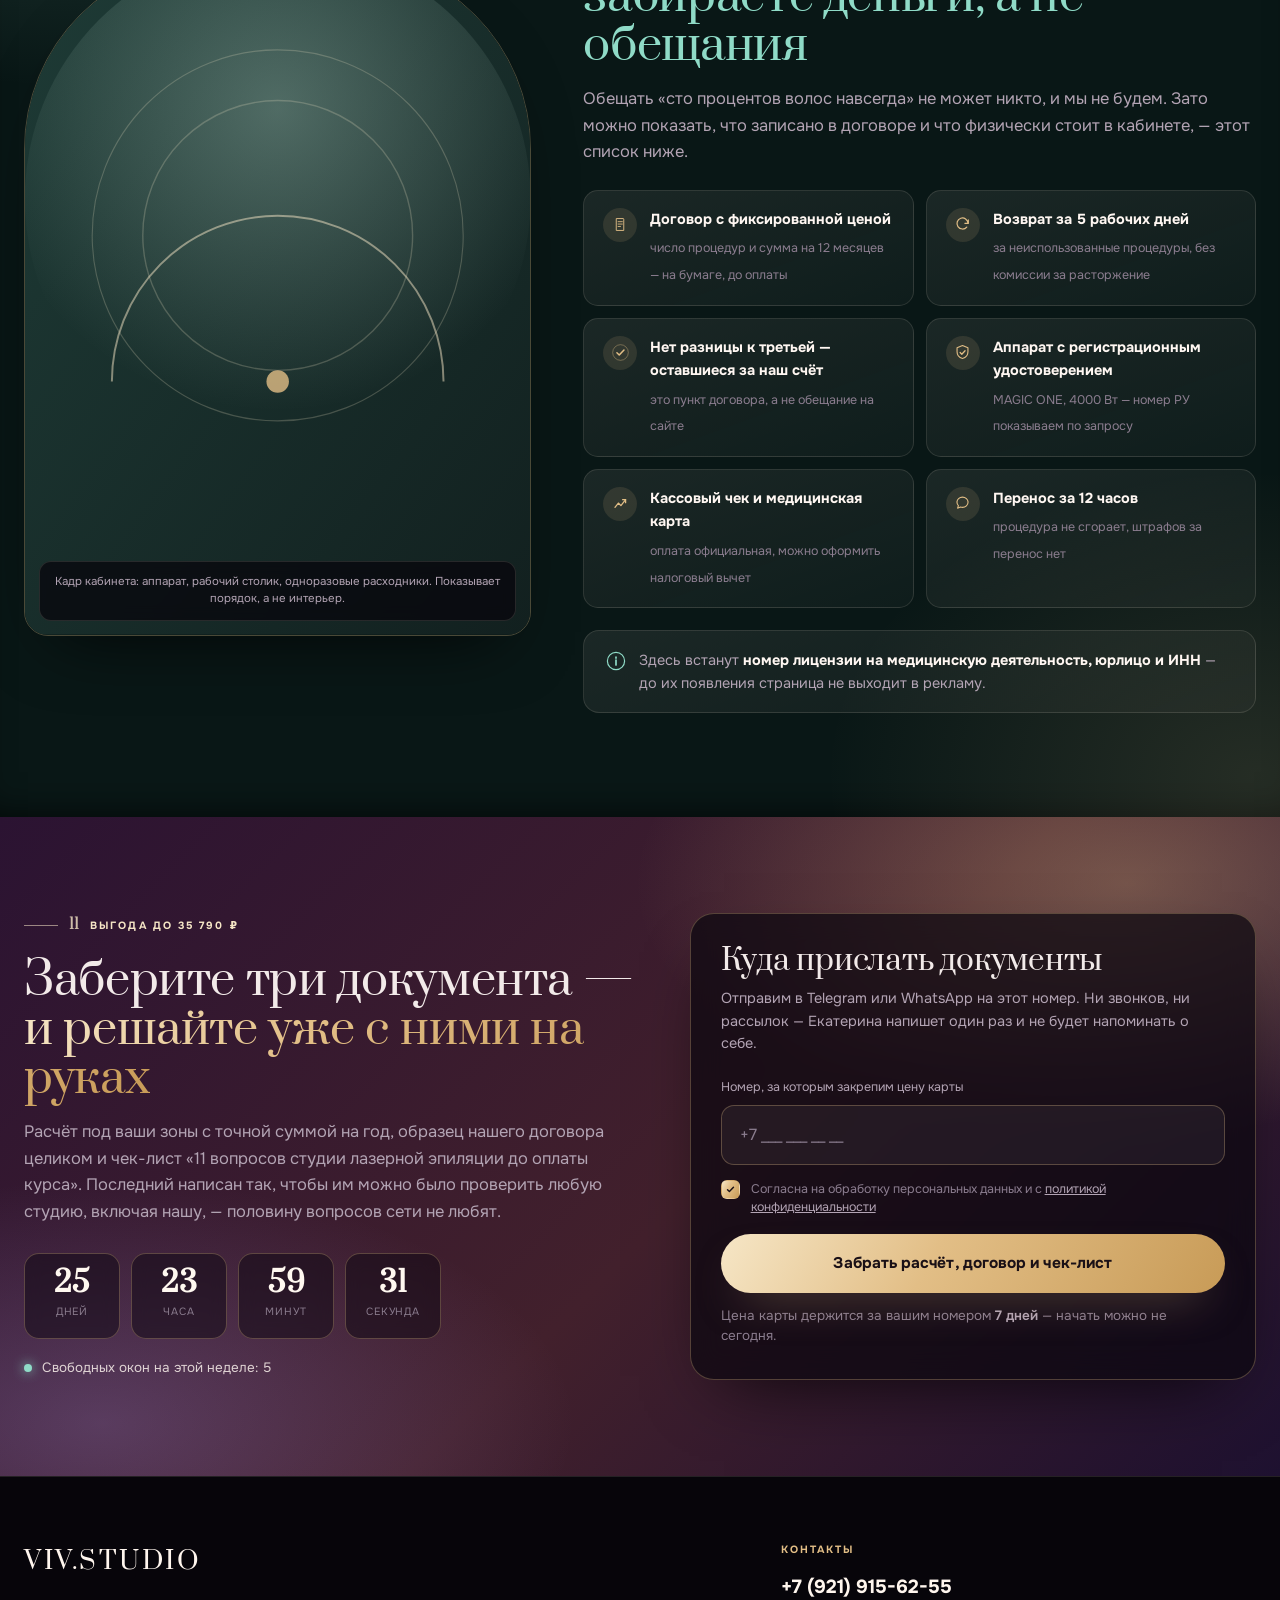
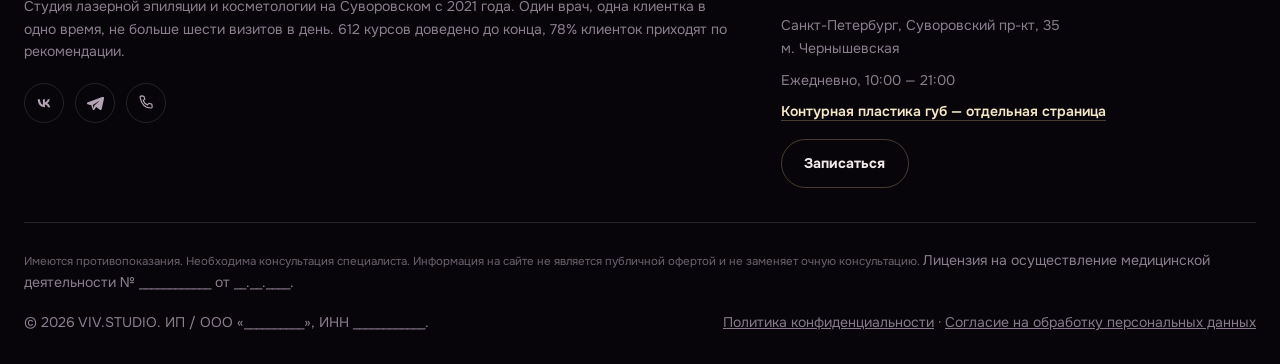
==== commit d2e2359a: "Полная переписка текстов главной: одиннадцать блоков вместо восьми Прототип с придуманной, но внутре" ====
--- a/index.html
+++ b/index.html
@@ -833,7 +833,8 @@
     <nav>
       <a href="#price">Цены</a>
       <a href="#works">Результаты</a>
-      <a href="#days">Ход курса</a>
+      <a href="#expert">Кто делает</a>
+      <a href="#nofit">Кому не подходит</a>
       <a href="#how">Как проходит</a>
       <a href="#safe">Гарантии</a>
       <a href="guby.html">Губы</a>
@@ -858,11 +859,11 @@
   <div class="wrap">
     <div class="hero-g">
       <div class="h-txt rv">
-        <div class="tag"><i></i> Суворовский пр-кт, 35 · 6 минут от м. Чернышевская</div>
+        <div class="tag"><i></i> Седьмой год раз в три недели? Это не обязано быть навсегда</div>
 
         <h1>Закрыть тему волос <span class="acc">за год</span> —<br>с выгодой <span class="nw">до 35 790 ₽</span></h1>
 
-        <p class="h-sub">Годовая карта «Всё тело»: 8 процедур за 59 900 ₽ вместо 78 400 ₽ по прайсу. Число процедур и сумма вписаны в договор на 12 месяцев — они не изменятся, даже если вырастет прайс. Не будет разницы к третьей процедуре — оставшиеся сделаем за свой счёт.</p>
+        <p class="h-sub">Годовая карта «Всё тело»: 8 процедур за 59 900 ₽ вместо 78 400 ₽ по прайсу. Мы называем точное число визитов до оплаты и вписываем его в договор вместе с суммой — на 12 месяцев. За 5 лет так закрыли тему 612 клиенток; 94% из них дошли до последней процедуры.</p>
 
         <div class="tk">
           <div class="tk-in">
@@ -891,7 +892,7 @@
         </div>
 
         <p class="h-note"><svg class="i" width="17" height="17"><use href="#i-shield"/></svg>
-          <span>В переписке пришлём расчёт курса, договор и свободные вечерние окна — без звонка. Диагностика с планом бесплатна и ни к чему не обязывает. <b>Цена карты закрепляется за вашим номером на 7 дней</b> — начать можно не сегодня.</span></p>
+          <span>Пришлём расчёт под ваши зоны, образец договора и свободные вечерние окна — в переписке, без звонка. Диагностика с пробной вспышкой бесплатна и ни к чему не обязывает. <b>Цена карты держится за вашим номером 7 дней.</b></span></p>
       </div>
 
       <div class="h-vis rv">
@@ -945,18 +946,22 @@
 <!-- ============ ЛЕНТА ФАКТОВ ============ -->
 <div class="strip">
   <div class="row">
-    <div class="it"><b class="num">59 900 ₽</b><span>годовая карта «Всё тело»</span></div>
-    <div class="it"><b class="num">8 процедур</b><span>за 12 месяцев, по договору</span></div>
-    <div class="it"><b class="num">до 35 790 ₽</b><span>выгода по карте</span></div>
+    <div class="it"><b class="num">612</b><span>курсов доведено до конца</span></div>
+    <div class="it"><b class="num">94%</b><span>доходят до последней процедуры</span></div>
+    <div class="it"><b class="num">11 месяцев</b><span>средний срок курса «всё тело»</span></div>
+    <div class="it"><b class="num">4,9</b><span>на Яндекс.Картах, 213 отзывов</span></div>
+    <div class="it"><b class="num">78%</b><span>приходят по рекомендации</span></div>
     <div class="it"><b class="num">5 дней</b><span>срок возврата за неиспользованные</span></div>
-    <div class="it"><b class="num">19:00–21:00</b><span>вечерние окна, пн · ср · пт</span></div>
-    <div class="it"><b class="num">6 минут</b><span>от м. Чернышевская</span></div>
-    <div class="it"><b class="num">59 900 ₽</b><span>годовая карта «Всё тело»</span></div>
-    <div class="it"><b class="num">8 процедур</b><span>за 12 месяцев, по договору</span></div>
-    <div class="it"><b class="num">до 35 790 ₽</b><span>выгода по карте</span></div>
+    <div class="it"><b class="num">6 200</b><span>процедур сделала Екатерина</span></div>
+    <div class="it"><b class="num">с 2021</b><span>студия на Суворовском</span></div>
+    <div class="it"><b class="num">612</b><span>курсов доведено до конца</span></div>
+    <div class="it"><b class="num">94%</b><span>доходят до последней процедуры</span></div>
+    <div class="it"><b class="num">11 месяцев</b><span>средний срок курса «всё тело»</span></div>
+    <div class="it"><b class="num">4,9</b><span>на Яндекс.Картах, 213 отзывов</span></div>
+    <div class="it"><b class="num">78%</b><span>приходят по рекомендации</span></div>
     <div class="it"><b class="num">5 дней</b><span>срок возврата за неиспользованные</span></div>
-    <div class="it"><b class="num">19:00–21:00</b><span>вечерние окна, пн · ср · пт</span></div>
-    <div class="it"><b class="num">6 минут</b><span>от м. Чернышевская</span></div>
+    <div class="it"><b class="num">6 200</b><span>процедур сделала Екатерина</span></div>
+    <div class="it"><b class="num">с 2021</b><span>студия на Суворовском</span></div>
   </div>
 </div>
 <!-- ============ 01. ПОДРОБНОСТИ ПРОДУКТА ============
@@ -968,19 +973,21 @@
     <div class="rv">
       <div class="kick"><i></i><em>01</em><span>Что входит в карту</span></div>
       <h2>В 59 900 ₽ входит весь год, <span class="acc">а не одна процедура</span></h2>
-      <p class="lead">Восемь процедур «всё тело», поддерживающая через год, диагностика и бонусы на процедуры лица — одной суммой, вписанной в договор. В кабинете вам не назовут ни одной новой цифры.</p>
+      <p class="lead">Восемь процедур «всё тело», поддерживающая через год, диагностика и бонусы на процедуры лица — одной суммой, вписанной в договор. Это вся цена целиком: за пять лет работы студии ни одна клиентка не доплатила по карте ни рубля сверх той цифры, которую ей назвали на диагностике.</p>
     </div>
 
     <div class="rv">
       <div class="incl">
-        <div class="ic"><div class="ii"><svg width="21" height="21"><use href="#i-chart"/></svg></div><b>Диагностика с планом</b><span>фототип, пробная вспышка — до оплаты</span></div>
-        <div class="ic"><div class="ii"><svg width="21" height="21"><use href="#i-check"/></svg></div><b>8 процедур «всё тело»</b><span>ноги, руки, бикини, подмышки — за визит</span></div>
-        <div class="ic"><div class="ii"><svg width="21" height="21"><use href="#i-refresh"/></svg></div><b>Поддерживающая через год</b><span>девятая процедура, уже в карте</span></div>
-        <div class="ic"><div class="ii"><svg width="21" height="21"><use href="#i-note"/></svg></div><b>Договор на 12 месяцев</b><span>число процедур и сумма зафиксированы</span></div>
-        <div class="ic"><div class="ii"><svg width="21" height="21"><use href="#i-heart"/></svg></div><b>10% на процедуры лица</b><span>копятся с каждого визита курса</span></div>
-        <div class="ic"><div class="ii"><svg width="21" height="21"><use href="#i-chat"/></svg></div><b>Перенос за 12 часов</b><span>без сгорания процедуры и без штрафа</span></div>
-      </div>
-      <p class="incl-note">Всё это <b>входит в цену карты</b> — доплачивать по ходу курса не придётся ни за что.</p>
+        <div class="ic"><div class="ii"><svg width="21" height="21"><use href="#i-chart"/></svg></div><b>Диагностика с планом</b><span>фототип, плотность волоса, пробная вспышка — до оплаты</span></div>
+        <div class="ic"><div class="ii"><svg width="21" height="21"><use href="#i-check"/></svg></div><b>8 процедур «всё тело»</b><span>ноги, руки, бикини, подмышки, живот — за один визит 40 минут</span></div>
+        <div class="ic"><div class="ii"><svg width="21" height="21"><use href="#i-refresh"/></svg></div><b>Девятая — через год</b><span>поддерживающая процедура уже в карте</span></div>
+        <div class="ic"><div class="ii"><svg width="21" height="21"><use href="#i-note"/></svg></div><b>Договор на 12 месяцев</b><span>число процедур и сумма зафиксированы письменно</span></div>
+        <div class="ic"><div class="ii"><svg width="21" height="21"><use href="#i-heart"/></svg></div><b>5 990 ₽ на лицо</b><span>10% с каждого визита копятся на губы и уход</span></div>
+        <div class="ic"><div class="ii"><svg width="21" height="21"><use href="#i-shield"/></svg></div><b>Обезболивающий гель</b><span>и охлаждение — в цене, а не «плюс 800 ₽»</span></div>
+        <div class="ic"><div class="ii"><svg width="21" height="21"><use href="#i-chat"/></svg></div><b>Перенос за 12 часов</b><span>процедура не сгорает, штрафа нет</span></div>
+        <div class="ic"><div class="ii"><svg width="21" height="21"><use href="#i-refresh"/></svg></div><b>Пауза до 3 месяцев</b><span>беременность, переезд, отпуск — срок карты сдвигается</span></div>
+      </div>
+      <p class="incl-note">Всё это <b>входит в цену карты</b>. Отдельно на кассе в студиях обычно продают: гель — 600–900 ₽, «премиальную насадку» — 1 200 ₽, перенос записи — 500 ₽. У нас такого прайса просто нет.</p>
     </div>
 
     <!-- Прайс без «уточняйте у администратора»: сегмент проверяет цену
@@ -995,7 +1002,7 @@
     </table></div>
 
     <div class="note rv" style="margin-top:20px"><svg class="i" width="20" height="20"><use href="#i-info"/></svg>
-      <span><b>На первом визите мы дороже сети, и это осознанно.</b> За 2 990 ₽ там продают первый визит, а не результат: дальше цена возвращается к 11 990 ₽, и восемь визитов за год выходят в 95 920 ₽. Считать надо год целиком — у нас он стоит 59 900 ₽ и зафиксирован договором.</span></div>
+      <span><b>На первом визите мы дороже сети, и это осознанно.</b> За 2 990 ₽ там продают первый визит, а не результат: дальше цена возвращается к 11 990 ₽, и восемь визитов за год выходят в 95 920 ₽ — на 36 020 ₽ больше нашей карты. Мы дороже на входе и дешевле на финише, потому что зарабатываем на доведённом курсе, а не на потоке первых визитов.</span></div>
 
     <div class="cta-row rv">
       <a href="https://t.me/VIV_Studio" target="_blank" rel="noopener" class="btn" data-goal="price_tg">Рассчитать курс под свои зоны</a>
@@ -1013,7 +1020,7 @@
     <div class="rv">
       <div class="kick"><i></i><em>02</em><span>Почему выбирают нас</span></div>
       <h2>Цена курса не вырастет — <span class="acc-r">потому что она в договоре, а не в обещании</span></h2>
-      <p class="lead">Не «мы лучшие», а разница в устройстве работы — её видно по трём колонкам ниже. Всё, что можно проверить до оплаты, вынесено на страницу: число процедур, сумма года, условия возврата, аппарат, лицензия.</p>
+      <p class="lead">Не «мы лучшие», а разница в устройстве работы — её видно по трём колонкам ниже. Всё, что можно проверить до оплаты, вынесено на страницу: число процедур, сумма года, условия возврата, аппарат, лицензия. За пять лет мы ни разу не подняли цену клиентке внутри действующей карты.</p>
     </div>
 
     <div class="cmp st">
@@ -1042,16 +1049,46 @@
       <span><b>Бонусы на лицо — не маркетинг, а следствие устройства студии.</b> Здесь один врач с медицинским образованием ведёт и тело, и лицо, поэтому накопленное есть где потратить: губы, ботулинотерапия, уход. В сетевой студии эту механику воспроизвести нечем — там нет врача.</span></div>
 
     <div class="incl rv" style="margin-top:26px">
-      <div class="ic"><div class="ii"><svg width="21" height="21"><use href="#i-check"/></svg></div><b>MAGIC ONE, 4000 Вт</b><span>аппарат назван, есть регистрационное удостоверение</span></div>
+      <div class="ic"><div class="ii"><svg width="21" height="21"><use href="#i-check"/></svg></div><b>MAGIC ONE, 4000 Вт</b><span>аппарат назван, регистрационное удостоверение покажем по запросу</span></div>
       <div class="ic"><div class="ii"><svg width="21" height="21"><use href="#i-chart"/></svg></div><b>Цена года на странице</b><span>59 900 ₽, без «уточняйте у администратора»</span></div>
       <div class="ic"><div class="ii"><svg width="21" height="21"><use href="#i-shield"/></svg></div><b data-fill="license_short">Лицензия № ______</b><span>номер стоит в подвале, его можно проверить</span></div>
-      <div class="ic"><div class="ii"><svg width="21" height="21"><use href="#i-note"/></svg></div><b>Договор на руки</b><span>читаете дома, подписываете на первой процедуре</span></div>
-      <div class="ic"><div class="ii"><svg width="21" height="21"><use href="#i-refresh"/></svg></div><b>Возврат за 5 рабочих дней</b><span>за неиспользованные процедуры, без разбирательств</span></div>
+      <div class="ic"><div class="ii"><svg width="21" height="21"><use href="#i-note"/></svg></div><b>Образец договора — до визита</b><span>пришлём в Telegram, читаете дома без давления</span></div>
+      <div class="ic"><div class="ii"><svg width="21" height="21"><use href="#i-refresh"/></svg></div><b>19 возвратов за 5 лет</b><span>все — в срок 5 рабочих дней, ни одного спора</span></div>
       <div class="ic"><div class="ii"><svg width="21" height="21"><use href="#i-chat"/></svg></div><b>Ответ за 30 минут</b><span>с 10:00 до 21:00, пишет сама Екатерина</span></div>
     </div>
   </div>
 </section>
-<!-- ============ 03. РЕЗУЛЬТАТЫ ============
+<!-- ============ 03. ЦЕНА БЕЗДЕЙСТВИЯ ============
+     Сегмент не считает деньги на бритву и шугаринг, пока не увидит их
+     одной суммой. Но продаёт здесь не экономия — разница в деньгах мала.
+     Продаёт последняя строка таблицы: через три года вы либо снова
+     записываетесь, либо нет. -->
+<section class="pane t-jade rv" id="economy">
+  <div class="wrap">
+    <div class="rv">
+      <div class="kick"><i></i><em>03</em><span>Цена бездействия</span></div>
+      <h2>Три года шугаринга — это 105 000 ₽ <span class="acc-m">и 84 часа, которых уже не вернуть</span></h2>
+      <p class="lead">Мы посчитали то, что обычно не складывают в одну строку: сколько уходит денег и времени, если ничего не менять. Считали по среднему Петербургу, а не по худшему случаю.</p>
+    </div>
+
+    <div class="tw rv"><table class="pt">
+      <tr><th>Что вы делаете три года</th><th>Денег</th><th>Часов</th></tr>
+      <tr><td>Шугаринг раз в три недели<small>42 визита за три года — и на 43-й вы записываетесь снова</small></td><td class="p-old num">105 000 ₽</td><td class="p-old num">84 часа</td></tr>
+      <tr><td>Бритва через день<small>кассеты и пена — и то же самое каждое утро, плюс раздражение</small></td><td class="p-old num">32 400 ₽</td><td class="p-old num">93 часа</td></tr>
+      <tr class="hl"><td>Годовая карта и две поддерживающие<b class="chip">финал</b><small>восемь визитов в первый год, по одному в следующие два — и тема закрыта</small></td><td class="p-new num">69 700 ₽</td><td class="p-new num">15 часов</td></tr>
+    </table></div>
+
+    <div class="note rv" style="margin-top:20px"><svg class="i" width="20" height="20"><use href="#i-info"/></svg>
+      <span><b>Мы не будем делать вид, что это про экономию.</b> Разница с шугарингом — 35 300 ₽ за три года, это не переворот в бюджете. Настоящая разница в последнем столбце и в том, чего в таблице нет: через три года вы либо снова открываете календарь и ищете окно, либо не думаете об этом вообще.</span></div>
+
+    <div class="cta-row rv">
+      <a href="https://t.me/VIV_Studio" target="_blank" rel="noopener" class="btn" data-goal="economy_tg">Посчитать мой вариант</a>
+      <span class="under">пришлём расчёт под ваши зоны и привычный способ — <b>бесплатно</b></span>
+    </div>
+  </div>
+</section>
+
+<!-- ============ 04. РЕЗУЛЬТАТЫ ============
      Сегменту нужен не восторг, а один подробный случай с датами и
      суммой: он уже покупал абонементы, которые тему не закрыли.
      Плитки стоят слотами с описанием нужного кадра, пока снимков нет:
@@ -1059,42 +1096,94 @@
 <section class="pane t-wine rv" id="works">
   <div class="wrap">
     <div class="rv">
-      <div class="kick"><i></i><em>03</em><span>Результаты и отзывы</span></div>
-      <h2>Курсы, доведённые до конца, <span class="acc">а не три удачные процедуры</span></h2>
-      <p class="lead">Один формат съёмки: зона до курса, после третьей процедуры и после восьмой — тот же свет, тот же ракурс, без ретуши. Здесь же случаи, где волос остался, и что с этим делали.</p>
+      <div class="kick"><i></i><em>04</em><span>Результаты и отзывы</span></div>
+      <h2>Шесть курсов подряд, <span class="acc">включая те, что пошли не по плану</span></h2>
+      <p class="lead">Не витрина удачных случаев, а шесть подряд идущих курсов из журнала: с датами, зонами, числом процедур и тем, что пошло не так. Съёмка в одном формате — до курса, после третьей и после восьмой, тот же свет и ракурс, без ретуши.</p>
 
     <div class="incl rv" style="margin-top:26px;margin-bottom:6px">
-      <div class="ic"><div class="ii"><svg width="21" height="21"><use href="#i-chart"/></svg></div><b class="num" data-fill="works_count">__ курсов</b><span>доведено до конца, с согласием клиенток</span></div>
-      <div class="ic"><div class="ii"><svg width="21" height="21"><use href="#i-note"/></svg></div><b class="num">3 кадра</b><span>на каждый случай: до, после 3-й, после 8-й</span></div>
-      <div class="ic"><div class="ii"><svg width="21" height="21"><use href="#i-heart"/></svg></div><b class="num" data-fill="reviews_count">__ отзыва</b><span>с именем и датой окончания курса</span></div>
-      <div class="ic"><div class="ii"><svg width="21" height="21"><use href="#i-refresh"/></svg></div><b class="num" data-fill="fix_count">__ месяцев</b><span>средний срок курса от первой до последней</span></div>
-      <div class="ic"><div class="ii"><svg width="21" height="21"><use href="#i-check"/></svg></div><b class="num" data-fill="less_count">__ клиенток</b><span>потратили бонусы на процедуры лица</span></div>
-      <div class="ic"><div class="ii"><svg width="21" height="21"><use href="#i-shield"/></svg></div><b class="num">0</b><span>выдуманных отзывов на этой странице</span></div>
-    </div>
-    </div>
-
+      <div class="ic"><div class="ii"><svg width="21" height="21"><use href="#i-chart"/></svg></div><b class="num">612</b><span>курсов доведено до конца с 2021 года</span></div>
+      <div class="ic"><div class="ii"><svg width="21" height="21"><use href="#i-check"/></svg></div><b class="num">94%</b><span>клиенток доходят до восьмой процедуры</span></div>
+      <div class="ic"><div class="ii"><svg width="21" height="21"><use href="#i-heart"/></svg></div><b class="num">4,9</b><span>на Яндекс.Картах, 213 отзывов</span></div>
+      <div class="ic"><div class="ii"><svg width="21" height="21"><use href="#i-refresh"/></svg></div><b class="num">11 месяцев</b><span>средний срок курса от первой до последней</span></div>
+      <div class="ic"><div class="ii"><svg width="21" height="21"><use href="#i-note"/></svg></div><b class="num">47</b><span>курсов продлили бесплатно: результат шёл медленнее</span></div>
+      <div class="ic"><div class="ii"><svg width="21" height="21"><use href="#i-shield"/></svg></div><b class="num">19</b><span>возвратов за пять лет, все в срок</span></div>
+    </div>
+    </div>
+
+    <!-- ⚠️ ДЕМО-ДАННЫЕ. Кейсы и отзывы ниже придуманы для прототипа.
+         Перед публикацией заменить на реальные, с письменным согласием
+         клиенток на публикацию имени и фотографий. -->
     <div class="works st">
-      <div class="wk"><span class="wl">до / после</span><img src="assets/img/work-1.jpg" alt="Лазерная эпиляция голеней: до курса и после восьмой процедуры" loading="lazy" onerror="this.remove()"><div class="wc">Голени: кадр до курса и после восьмой процедуры — тот же свет и ракурс, без ретуши.</div></div>
-      <div class="wk"><span class="wl">до / после</span><img src="assets/img/work-2.jpg" alt="Лазерная эпиляция подмышек" loading="lazy" onerror="this.remove()"><div class="wc">Подмышки после трёх процедур — самая быстрая зона, видно уже на первом контроле.</div></div>
-      <div class="wk"><span class="wl">до / после</span><img src="assets/img/work-3.jpg" alt="Вросшие волосы на линии бикини до и после курса" loading="lazy" onerror="this.remove()"><div class="wc">Вросшие волосы и тёмные точки на линии бикини — что с ними стало к пятой процедуре.</div></div>
-      <div class="wk"><span class="wl">по процедурам</span><img src="assets/img/work-4.jpg" alt="Динамика курса лазерной эпиляции по процедурам" loading="lazy" onerror="this.remove()"><div class="wc">Один и тот же участок: до, после первой, после третьей, после восьмой.</div></div>
-      <div class="wk"><span class="wl">честный случай</span><img src="assets/img/work-5.jpg" alt="Светлые волосы: ограниченный результат лазерной эпиляции" loading="lazy" onerror="this.remove()"><div class="wc">Светлый пушковый волос — случай, где лазер сработал слабо. Показываем и такие.</div></div>
-      <div class="wk"><span class="wl">после курса</span><img src="assets/img/work-6.jpg" alt="Результат через год после курса лазерной эпиляции" loading="lazy" onerror="this.remove()"><div class="wc">Через год после последней процедуры — что осталось и зачем нужна поддерживающая.</div></div>
+      <div class="wk"><span class="wl">курс 8 из 8</span><img src="assets/img/work-1.jpg" alt="Лазерная эпиляция голеней: до курса и после восьмой процедуры" loading="lazy" onerror="this.remove()"><div class="wc"><b>Марина, 34, юрист.</b> Шесть лет шугаринга. Ноги полностью, бикини, подмышки. Март 2025 — февраль 2026, 8 процедур. Осталось около 5% волос, бреет раз в два месяца.</div></div>
+      <div class="wk"><span class="wl">курс продлён</span><img src="assets/img/work-2.jpg" alt="Курс лазерной эпиляции, продлённый из-за гормональной перестройки" loading="lazy" onerror="this.remove()"><div class="wc"><b>Ольга, 38.</b> На пятой процедуре волос пошёл обратно — отмена гормональной терапии. Добавили две процедуры бесплатно, срок карты сдвинули на три месяца.</div></div>
+      <div class="wk"><span class="wl">вросшие волосы</span><img src="assets/img/work-3.jpg" alt="Вросшие волосы на линии бикини до и после курса" loading="lazy" onerror="this.remove()"><div class="wc"><b>Дарья, 29, преподаватель.</b> Вросшие и тёмные точки на голенях восемь лет. К пятой процедуре вросшие ушли полностью, пятна светлели ещё четыре месяца.</div></div>
+      <div class="wk"><span class="wl">по процедурам</span><img src="assets/img/work-4.jpg" alt="Динамика курса лазерной эпиляции по процедурам" loading="lazy" onerror="this.remove()"><div class="wc"><b>Одна зона, четыре кадра.</b> До курса, после первой, после третьей, после восьмой. Снято в одной точке с меткой на полу — поэтому кадры сравнимы.</div></div>
+      <div class="wk"><span class="wl">результат ниже среднего</span><img src="assets/img/work-5.jpg" alt="Светлые волосы: ограниченный результат лазерной эпиляции" loading="lazy" onerror="this.remove()"><div class="wc"><b>Анна, 41.</b> Светлый пушковый волос на лице — предупредили на диагностике, что уйдёт 60–70%, не больше. Ушло 65%. Показываем и такие случаи.</div></div>
+      <div class="wk"><span class="wl">через год после курса</span><img src="assets/img/work-6.jpg" alt="Результат через год после курса лазерной эпиляции" loading="lazy" onerror="this.remove()"><div class="wc"><b>Ксения, 36.</b> Год после последней процедуры и поддерживающая по карте. Видно, что вернулось: несколько волосков в подмышках, ноги чистые.</div></div>
     </div>
 
     <div class="rvw st">
-      <div class="rc"><p>Здесь встанет отзыв клиентки, прошедшей курс до конца: с датами, суммой и честным местом, где результат шёл медленнее, чем она ждала. Такой отзыв читают внимательнее двадцати восторгов.</p><b>Имя · месяц окончания курса</b></div>
-      <div class="rc"><p>Второй отзыв — от той, кто до этого уже покупала абонемент в сети и не закрыла тему. Это ровно та история, ради которой сюда и приходят.</p><b>Имя · месяц окончания курса</b></div>
+      <div class="rc"><p>Я до этого брала абонемент в сети — десять процедур, отходила семь, потом администратор сказала, что акция закончилась и остаток сгорел. Здесь мне первым делом дали договор почитать дома. Восемь процедур, дата последней стоит в бумаге. Прошло одиннадцать месяцев, я закрыла тему.</p><b>Марина · февраль 2026</b></div>
+      <div class="rc"><p>Мне важнее всего было время. Записываюсь на 21:00 в среду, приезжаю после работы, сорок минут — и домой. Ни разу не сидела в коридоре и ни разу никого не встретила. За год восемь визитов вместо четырнадцати поездок к мастеру.</p><b>Дарья · ноябрь 2025</b></div>
+      <div class="rc"><p>На пятой процедуре у меня всё пошло назад из-за гормонов. Я была уверена, что сейчас скажут доплатить. Екатерина добавила две процедуры бесплатно и сдвинула срок карты. Это единственная причина, по которой я здесь и осталась.</p><b>Ольга · январь 2026</b></div>
+      <div class="rc"><p>Меня сразу предупредили, что мой волос светлый и уйдёт процентов шестьдесят, не больше. Я почти обиделась — везде обещают «навсегда». Ушло шестьдесят пять. Оказалось, что честная цифра до оплаты стоит дороже любого обещания.</p><b>Анна · сентябрь 2025</b></div>
     </div>
 
     <div class="cta-row rv">
-      <a href="https://t.me/VIV_Studio" target="_blank" rel="noopener" class="btn" data-goal="works_tg">Посмотреть результаты курсов в Telegram</a>
-      <span class="under">и <a class="lnk" href="https://vk.com/viv.studio" target="_blank" rel="noopener" data-goal="vk">147 публикаций студии во ВКонтакте</a></span>
+      <a href="https://t.me/VIV_Studio" target="_blank" rel="noopener" class="btn" data-goal="works_tg">Посмотреть все 47 курсов в Telegram</a>
+      <span class="under">и <a class="lnk" href="https://vk.com/viv.studio" target="_blank" rel="noopener" data-goal="vk">213 отзывов на Яндекс.Картах</a></span>
     </div>
   </div>
 </section>
 
-<!-- ============ 04. ХОД КУРСА ============
+<!-- ============ 05. КТО ДЕЛАЕТ ============
+     Сегмент покупает не студию, а конкретного человека, который не
+     сменится посреди курса. Поэтому здесь стаж и число процедур, а не
+     «команда профессионалов». -->
+<section class="pane t-rosewood rv" id="expert">
+  <div class="wrap">
+    <div class="exp rv">
+      <div class="exp-p">
+        <svg viewBox="0 0 360 480" preserveAspectRatio="xMidYMid slice" aria-hidden="true">
+          <defs>
+            <linearGradient id="xg" x1="0" y1="0" x2="1" y2="1">
+              <stop offset="0" stop-color="#3E2430"/><stop offset="1" stop-color="#1C1218"/>
+            </linearGradient>
+            <radialGradient id="xglow" cx=".5" cy=".3" r=".6">
+              <stop offset="0" stop-color="#FFE7C2" stop-opacity=".28"/><stop offset="1" stop-color="#FFE7C2" stop-opacity="0"/>
+            </radialGradient>
+          </defs>
+          <rect width="360" height="480" fill="url(#xg)"/>
+          <circle cx="180" cy="165" r="175" fill="url(#xglow)"/>
+          <g fill="none" stroke="#F6E6C6" stroke-opacity=".2">
+            <circle cx="180" cy="200" r="92" stroke-width="1"/><circle cx="180" cy="200" r="128" stroke-width=".8"/>
+          </g>
+        </svg>
+        <img src="assets/img/ekaterina.jpg" alt="Екатерина, врач-косметолог VIV.STUDIO" loading="lazy" onerror="this.remove()">
+        <div class="ph-cap">Портрет Екатерины в кабинете, рабочая одежда, без постановки. Человек, а не «специалист с фотостока».</div>
+      </div>
+
+      <div>
+        <div class="kick"><i></i><em>05</em><span>Кто делает</span></div>
+        <h2>Все восемь процедур делает один человек — <span class="acc-r">и он же отвечает, если что-то пойдёт не так</span></h2>
+        <p class="lead">В студии нет сменных операторов и нет «свободного специалиста на это время». Кто начал ваш курс, тот его и закончит, включая поддерживающую процедуру через год.</p>
+
+        <ul class="creds">
+          <li><span class="sl"><svg width="17" height="17"><use href="#i-chart"/></svg></span><span><b>9 лет в косметологии, 6 из них — лазер</b><span>с 2021 года — своя студия на Суворовском</span></span></li>
+          <li><span class="sl"><svg width="17" height="17"><use href="#i-check"/></svg></span><span><b>6 200 процедур лазерной эпиляции</b><span>своими руками, а не «наши мастера провели»</span></span></li>
+          <li><span class="sl"><svg width="17" height="17"><use href="#i-shield"/></svg></span><span><b>Медицинское образование</b><span>это допуск к работе на аппарате, а не заслуга — но проверить его стоит везде</span></span></li>
+          <li><span class="sl"><svg width="17" height="17"><use href="#i-heart"/></svg></span><span><b>Ведёт и тело, и лицо</b><span>поэтому накопленные бонусы есть где потратить — у того же врача</span></span></li>
+          <li><span class="sl"><svg width="17" height="17"><use href="#i-chat"/></svg></span><span><b>Отвечает в Telegram сама</b><span>с 10:00 до 21:00, обычно в течение 30 минут</span></span></li>
+        </ul>
+
+        <div class="note" style="margin-top:22px"><svg class="i" width="20" height="20"><use href="#i-info"/></svg>
+          <span><b>Не больше шести клиенток в день.</b> Это не приём дефицита, а физика: 40 минут процедура, 15 минут между визитами на обработку кабинета. Поэтому вечерних окон мало, и поэтому в коридоре вы никого не встретите.</span></div>
+      </div>
+    </div>
+  </div>
+</section>
+
+<!-- ============ 06. ХОД КУРСА ============
      Главный страх сегмента — «а вдруг это опять не конец». Поэтому
      здесь расписан весь год по процедурам, назван момент, где студия
      отвечает деньгами (третья процедура), и вслух сказано, что
@@ -1102,7 +1191,7 @@
 <section class="pane t-espresso rv" id="days">
   <div class="wrap">
     <div class="rv">
-      <div class="kick"><i></i><em>04</em><span>Что будет весь год</span></div>
+      <div class="kick"><i></i><em>06</em><span>Что будет весь год</span></div>
       <h2>Волос заметно меньше <span class="acc">уже к третьей процедуре</span></h2>
       <p class="lead">Вы заранее знаете, что происходит на каждом этапе и когда пора остановиться. Интервал между процедурами растёт по ходу курса — это признак результата, а не способ растянуть оплату.</p>
     </div>
@@ -1125,14 +1214,14 @@
   </div>
 </section>
 
-<!-- ============ 05. ПРОЦЕСС РАБОТЫ ============
+<!-- ============ 07. ПРОЦЕСС РАБОТЫ ============
      Порядок шагов и есть отстройка: расчёт и договор стоят раньше
      денег. Сегмент уходит навсегда, если пришлось выпытывать цену или
      если сумму назвали только в кабинете. -->
 <section class="pane t-rosewood rv" id="how">
   <div class="wrap">
     <div class="rv">
-      <div class="kick"><i></i><em>05</em><span>Как всё устроено</span></div>
+      <div class="kick"><i></i><em>07</em><span>Как всё устроено</span></div>
       <h2>Сначала расчёт и договор — <span class="acc">и только потом деньги</span></h2>
       <p class="lead">Четыре шага, и на любом из них можно остановиться без потерь. Сумму года вы видите на втором шаге, договор читаете дома, платите на четвёртом.</p>
     </div>
@@ -1181,15 +1270,49 @@
     </div>
   </div>
 </section>
-<!-- ============ 05. ВОЗРАЖЕНИЯ ============
-     Четыре вопроса, которые сегмент задаёт про себя, но не вслух.
-     Ответы — механизмами и сроками, без «индивидуального подхода». -->
+<!-- ============ 08. КОМУ НЕ ПОДХОДИТ ============
+     Самый сильный блок доверия на странице: студия сама сокращает себе
+     воронку. Он же снимает будущие претензии — всё, что здесь названо,
+     потом не станет неприятным сюрпризом на пятой процедуре. -->
+<section class="pane t-indigo rv" id="nofit">
+  <div class="wrap">
+    <div class="rv">
+      <div class="kick"><i></i><em>08</em><span>Когда мы отказываем</span></div>
+      <h2>Каждой четвёртой мы говорим «не сейчас» — <span class="acc">и это дешевле, чем разочарование на пятой процедуре</span></h2>
+      <p class="lead">Лазер работает не у всех и не везде. Мы говорим об этом на диагностике, до оплаты, — потому что курс, проданный не тому человеку, возвращается претензией через полгода.</p>
+    </div>
+
+    <ul class="creds st">
+      <li><span class="sl"><svg width="17" height="17"><use href="#i-minus"/></svg></span><span><b>Седой и белый волос</b><span>в нём нет меланина — лазеру не за что зацепиться. Это не про мощность аппарата и не про «новую технологию»: не возьмёт ни один</span></span></li>
+      <li><span class="sl"><svg width="17" height="17"><use href="#i-minus"/></svg></span><span><b>Светлый пушковый волос</b><span>уходит на 60–70%, не больше. Если вам нужен полный результат — честнее не начинать</span></span></li>
+      <li><span class="sl"><svg width="17" height="17"><use href="#i-minus"/></svg></span><span><b>Рост волос от гормональной причины без лечения</b><span>при СПКЯ и нарушениях щитовидной железы курс уходит в никуда. Сначала эндокринолог, потом лазер — иначе вы платите дважды</span></span></li>
+      <li><span class="sl"><svg width="17" height="17"><use href="#i-minus"/></svg></span><span><b>Свежий загар</b><span>две недели после моря или солярия не работаем: риск ожога и пигментации. Курс сдвигаем, процедура не сгорает</span></span></li>
+      <li><span class="sl"><svg width="17" height="17"><use href="#i-minus"/></svg></span><span><b>Беременность и грудное вскармливание</b><span>не потому, что доказан вред, а потому, что исследований нет. Ставим паузу до трёх месяцев, срок карты сдвигается</span></span></li>
+      <li><span class="sl"><svg width="17" height="17"><use href="#i-minus"/></svg></span><span><b>Если вы ждёте «навсегда и полностью»</b><span>такого не бывает ни у кого. Реально — 90–95% волос и поддерживающая процедура раз в год-полтора</span></span></li>
+    </ul>
+
+    <div class="note rv" style="margin-top:26px"><svg class="i" width="20" height="20"><use href="#i-shield"/></svg>
+      <span><b>За пять лет мы 214 раз отказали или отложили курс.</b> Это 214 несделанных продаж — и ни одного возврата денег по причине «мне не сказали заранее». Диагностика для того и нужна: узнать плохую новость до оплаты, а не после.</span></div>
+
+    <div class="cta-row rv">
+      <a href="https://t.me/VIV_Studio" target="_blank" rel="noopener" class="btn" data-goal="nofit_tg">Узнать, подойдёт ли мне лазер</a>
+      <span class="under">скажем прямо, даже если ответ «нет»</span>
+    </div>
+  </div>
+</section>
+
+<!-- ============ 09. ВОЗРАЖЕНИЯ ============
+     Семь вопросов, на которых сегмент чаще всего разворачивается.
+     Ответы — механизмами и сроками, без «индивидуального подхода».
+     Вопрос про безлимит стоит последним намеренно: он объясняет, почему
+     наше предложение выглядит скромнее, чем у сетей, — и превращает
+     это из недостатка в довод. -->
 <section class="pane t-night rv" id="fears">
   <div class="wrap">
     <div class="rv">
-      <div class="kick"><i></i><em>06</em><span>Честные ответы</span></div>
-      <h2>Четыре вопроса, <span class="acc-m">после которых обычно решают</span></h2>
-      <p class="lead">Это то, что спрашивают уже на пороге — и то, на чём чаще всего разворачиваются. Отвечаем механизмом и сроком, а не «индивидуальным подходом».</p>
+      <div class="kick"><i></i><em>09</em><span>Честные ответы</span></div>
+      <h2>Семь вопросов, <span class="acc-m">после которых обычно решают</span></h2>
+      <p class="lead">Это то, что спрашивают уже на пороге, и то, на чём чаще всего разворачиваются. Отвечаем механизмом и сроком, а не «индивидуальным подходом».</p>
     </div>
 
     <div class="faq st">
@@ -1209,6 +1332,18 @@
         <button type="button" aria-expanded="false"><span class="n">4</span><span>«У меня нет времени ездить раз в месяц через весь город»</span><svg class="ar" width="18" height="18"><use href="#i-down"/></svg></button>
         <div class="fa"><div><p>Шесть минут пешком от Чернышевской и <b>вечерние окна 19:00–21:00 по понедельникам, средам и пятницам</b> — одна клиентка на слот, без очереди в коридоре. «Всё тело» занимает около 40 минут. Запись и переносы — перепиской, перенести можно за 12 часов, процедура при этом не сгорает. Со второй процедуры интервал растёт до 6–8, а затем до 10–12 недель: за год это 8 визитов, а не 14, как на шугаринге.</p></div></div>
       </div>
+      <div class="fq">
+        <button type="button" aria-expanded="false"><span class="n">5</span><span>«Насколько это больно?»</span><svg class="ar" width="18" height="18"><use href="#i-down"/></svg></button>
+        <div class="fa"><div><p>Ощущение — короткий горячий щелчок. Больнее всего в первый раз на бикини, дальше легче: волоса становится меньше, и щёлкает реже. Для сравнения — клиентки, приходящие после шугаринга, почти всегда говорят, что лазер терпимее. <b>Обезболивающий гель и охлаждение входят в цену</b>, а не продаются на кассе за 800 ₽. На диагностике мы делаем пробную вспышку — вы поймёте, как это, до того как заплатите.</p></div></div>
+      </div>
+      <div class="fq">
+        <button type="button" aria-expanded="false"><span class="n">6</span><span>«А если я захочу добавить зону посреди курса?»</span><svg class="ar" width="18" height="18"><use href="#i-down"/></svg></button>
+        <div class="fa"><div><p>Добавляется по цене зоны на момент покупки карты, а не по текущему прайсу. То есть если вы купили карту в январе, а в июне решили добавить лицо — считаем по январским ценам. <b>«Всё тело» уже включает ноги, руки, бикини, подмышки и живот</b>, так что добавлять обычно нечего.</p></div></div>
+      </div>
+      <div class="fq">
+        <button type="button" aria-expanded="false"><span class="n">7</span><span>«Почему не безлимит? Везде предлагают безлимит»</span><svg class="ar" width="18" height="18"><use href="#i-down"/></svg></button>
+        <div class="fa"><div><p>Потому что безлимит выгоден студии, а не вам. Он продаётся как «ходите сколько хотите», но волос растёт циклами: между процедурами нужно 4–12 недель, и лишние визиты просто ничего не делают. За год вы физически не сможете использовать больше восьми-девяти процедур. <b>Мы продаём число процедур, которое реально нужно, и называем его до оплаты</b> — а не абонемент, часть которого заведомо сгорит.</p></div></div>
+      </div>
     </div>
 
     <div class="cta-row rv">
@@ -1218,7 +1353,7 @@
   </div>
 </section>
 
-<!-- ============ 07. ГАРАНТИИ И БЕЗОПАСНОСТЬ СДЕЛКИ ============
+<!-- ============ 10. ГАРАНТИИ И БЕЗОПАСНОСТЬ СДЕЛКИ ============
      Не «гарантируем результат», а перечень того, что записано в
      документах и что физически есть в кабинете. Для этого сегмента
      документ на руках весит больше любого обещания на сайте. -->
@@ -1248,7 +1383,7 @@
       </div>
 
       <div>
-        <div class="kick"><i></i><em>07</em><span>Гарантии и безопасность сделки</span></div>
+        <div class="kick"><i></i><em>10</em><span>Гарантии и безопасность сделки</span></div>
         <h2>Если курс не пойдёт — <span class="acc-m">вы забираете деньги, а не обещания</span></h2>
         <p class="lead">Обещать «сто процентов волос навсегда» не может никто, и мы не будем. Зато можно показать, что записано в договоре и что физически стоит в кабинете, — этот список ниже.</p>
 
@@ -1276,9 +1411,9 @@
   <div class="wrap">
     <div class="fin-g rv">
       <div>
-        <div class="kick"><i></i><em>08</em><span>Выгода до 35 790 ₽</span></div>
-        <h2>Заберите расчёт курса и чек-лист — <span class="acc">до того, как что-то решать</span></h2>
-        <p class="lead">Пришлём расчёт под ваши зоны с суммой на год и одиннадцать вопросов, которые стоит задать студии до оплаты курса. Проверьте по ним нас — и любую сетевую студию.</p>
+        <div class="kick"><i></i><em>11</em><span>Выгода до 35 790 ₽</span></div>
+        <h2>Заберите три документа — <span class="acc">и решайте уже с ними на руках</span></h2>
+        <p class="lead">Расчёт под ваши зоны с точной суммой на год, образец нашего договора целиком и чек-лист «11 вопросов студии лазерной эпиляции до оплаты курса». Последний написан так, чтобы им можно было проверить любую студию, включая нашу, — половину вопросов сети не любят.</p>
         <div class="timer" id="timer">
           <div><b class="num" id="tD">0</b><span>дней</span></div>
           <div><b class="num" id="tH">00</b><span>часов</span></div>
@@ -1289,14 +1424,14 @@
       </div>
 
       <form class="frm" id="formFinal">
-        <h3>Куда прислать расчёт и чек-лист</h3>
-        <p class="sub">Отправим в Telegram или WhatsApp на этот номер. Ни звонков, ни рассылок.</p>
+        <h3>Куда прислать документы</h3>
+        <p class="sub">Отправим в Telegram или WhatsApp на этот номер. Ни звонков, ни рассылок — Екатерина напишет один раз и не будет напоминать о себе.</p>
         <div class="fld">
           <label for="fPhone">Номер, за которым закрепим цену карты</label>
           <input type="tel" id="fPhone" name="phone" placeholder="+7 ___ ___ __ __" autocomplete="tel" inputmode="tel">
         </div>
         <label class="agree"><input type="checkbox" checked data-agree><span>Согласна на обработку персональных данных и с <a href="privacy.html" target="_blank">политикой конфиденциальности</a></span></label>
-        <button type="submit" class="btn btn-w" data-goal="final_submit">Забрать расчёт и чек-лист</button>
+        <button type="submit" class="btn btn-w" data-goal="final_submit">Забрать расчёт, договор и чек-лист</button>
         <p class="under" style="margin-top:13px">Цена карты держится за вашим номером <b>7 дней</b> — начать можно не сегодня.</p>
       </form>
     </div>
@@ -1308,7 +1443,7 @@
     <div class="f-g">
       <div>
         <div class="f-logo">VIV.STUDIO</div>
-        <p>Небольшая студия лазерной эпиляции и косметологии в центре Петербурга. Одна клиентка в одно время, один косметолог с медицинским образованием — и по телу, и по лицу.</p>
+        <p>Студия лазерной эпиляции и косметологии на Суворовском с 2021 года. Один врач, одна клиентка в одно время, не больше шести визитов в день. 612 курсов доведено до конца, 78% клиенток приходят по рекомендации.</p>
         <div class="f-soc">
           <a href="https://vk.com/viv.studio" target="_blank" rel="noopener" aria-label="ВКонтакте" data-goal="vk"><svg width="20" height="20"><use href="#i-vk"/></svg></a>
           <a href="https://t.me/VIV_Studio" target="_blank" rel="noopener" aria-label="Telegram" data-goal="tg"><svg width="20" height="20"><use href="#i-tg"/></svg></a>
@@ -1373,9 +1508,12 @@
     <h3 style="margin-bottom:20px">VIV.STUDIO</h3>
     <nav class="mnav">
       <a href="#price" data-close>Цены</a>
+      <a href="#economy" data-close>Цена бездействия</a>
       <a href="#works" data-close>Результаты</a>
+      <a href="#expert" data-close>Кто делает</a>
       <a href="#days" data-close>Ход курса</a>
       <a href="#how" data-close>Как всё устроено</a>
+      <a href="#nofit" data-close>Кому не подходит</a>
       <a href="#fears" data-close>Честные ответы</a>
       <a href="#safe" data-close>Гарантии</a>
       <a href="guby.html">Контурная пластика губ</a>
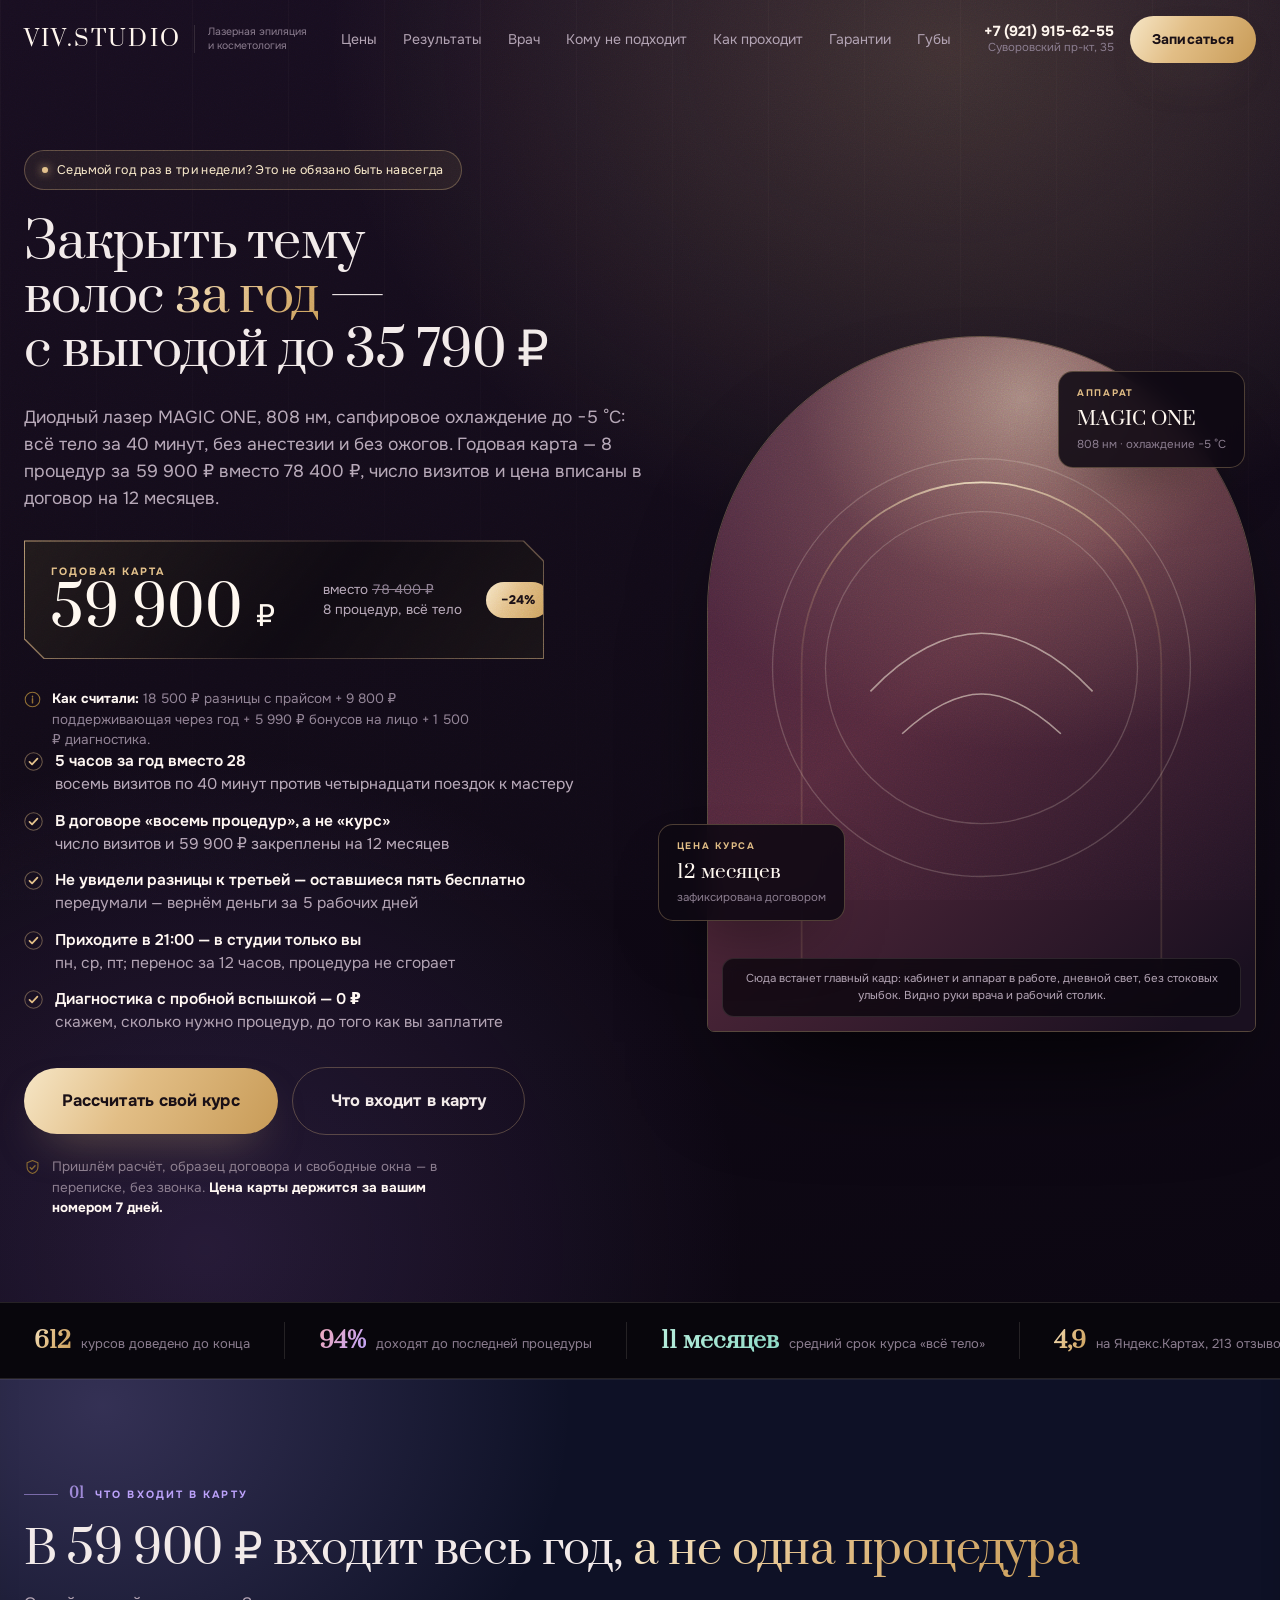
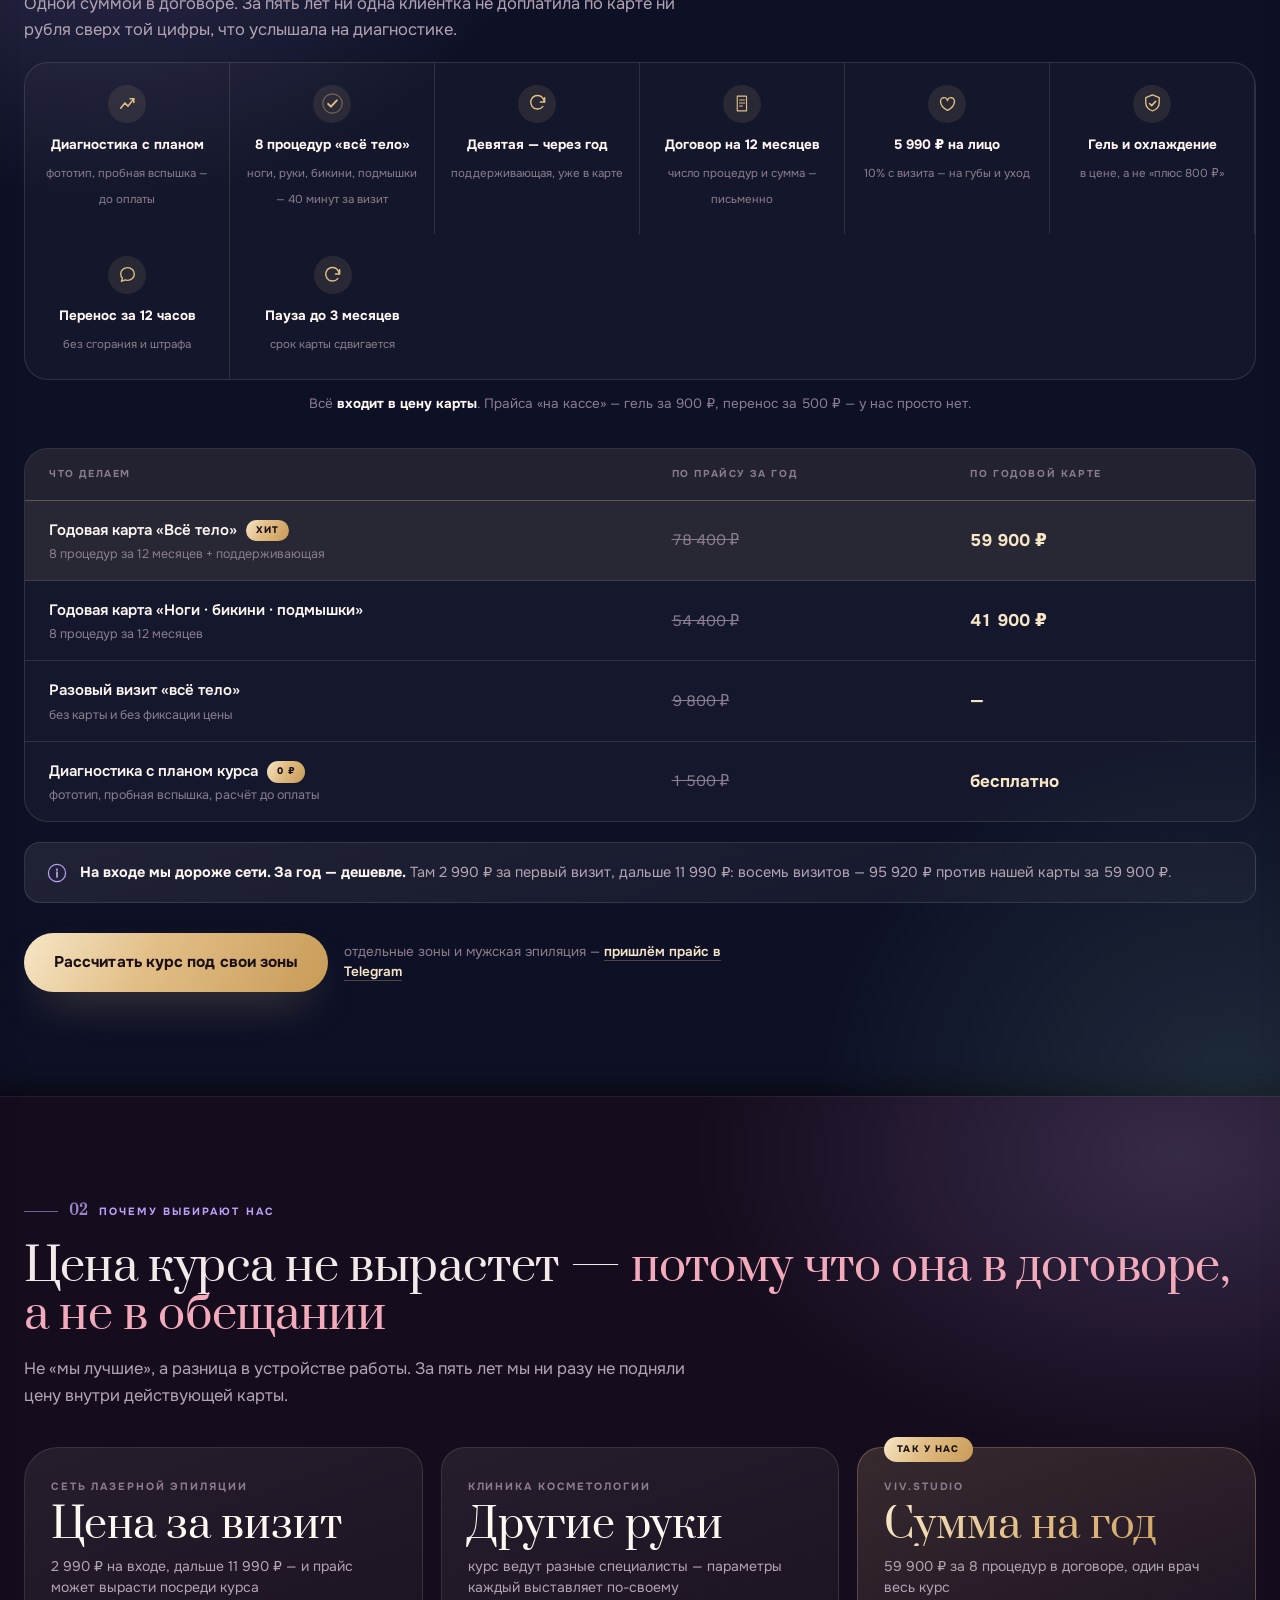
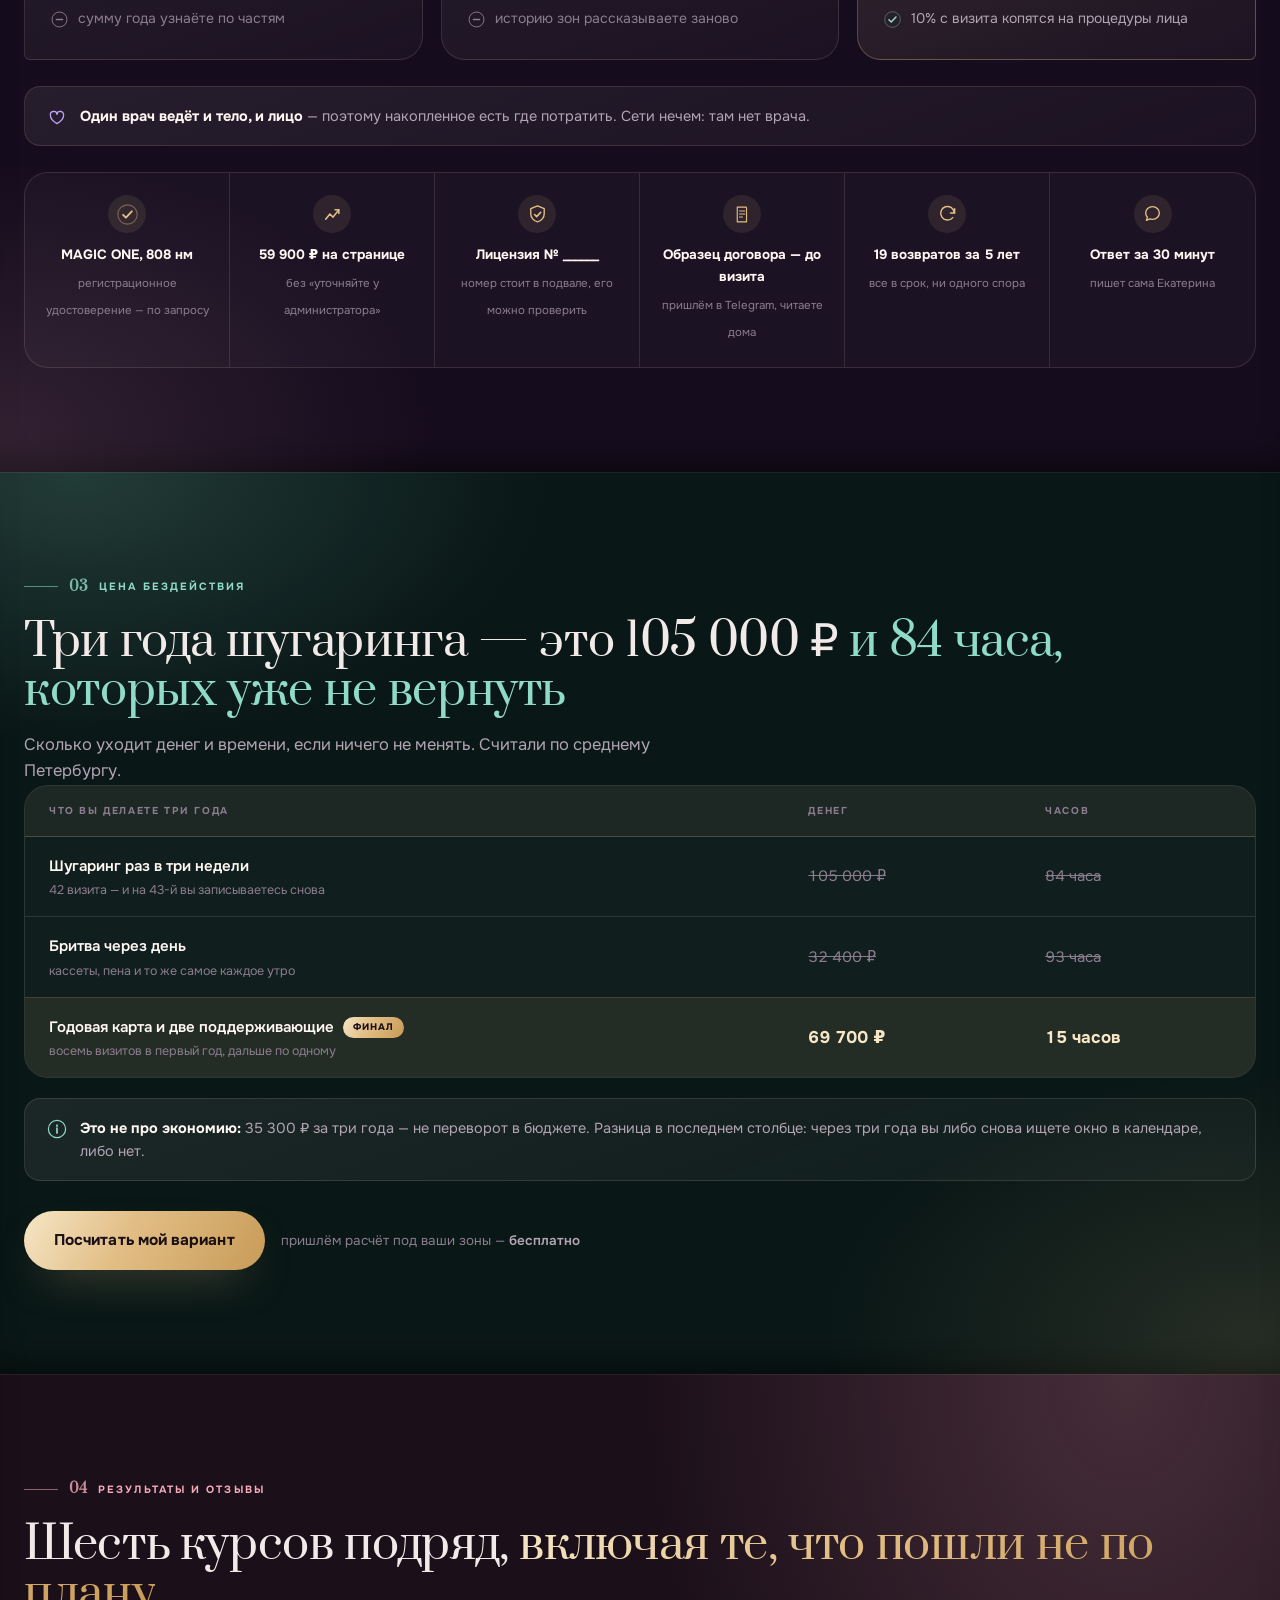
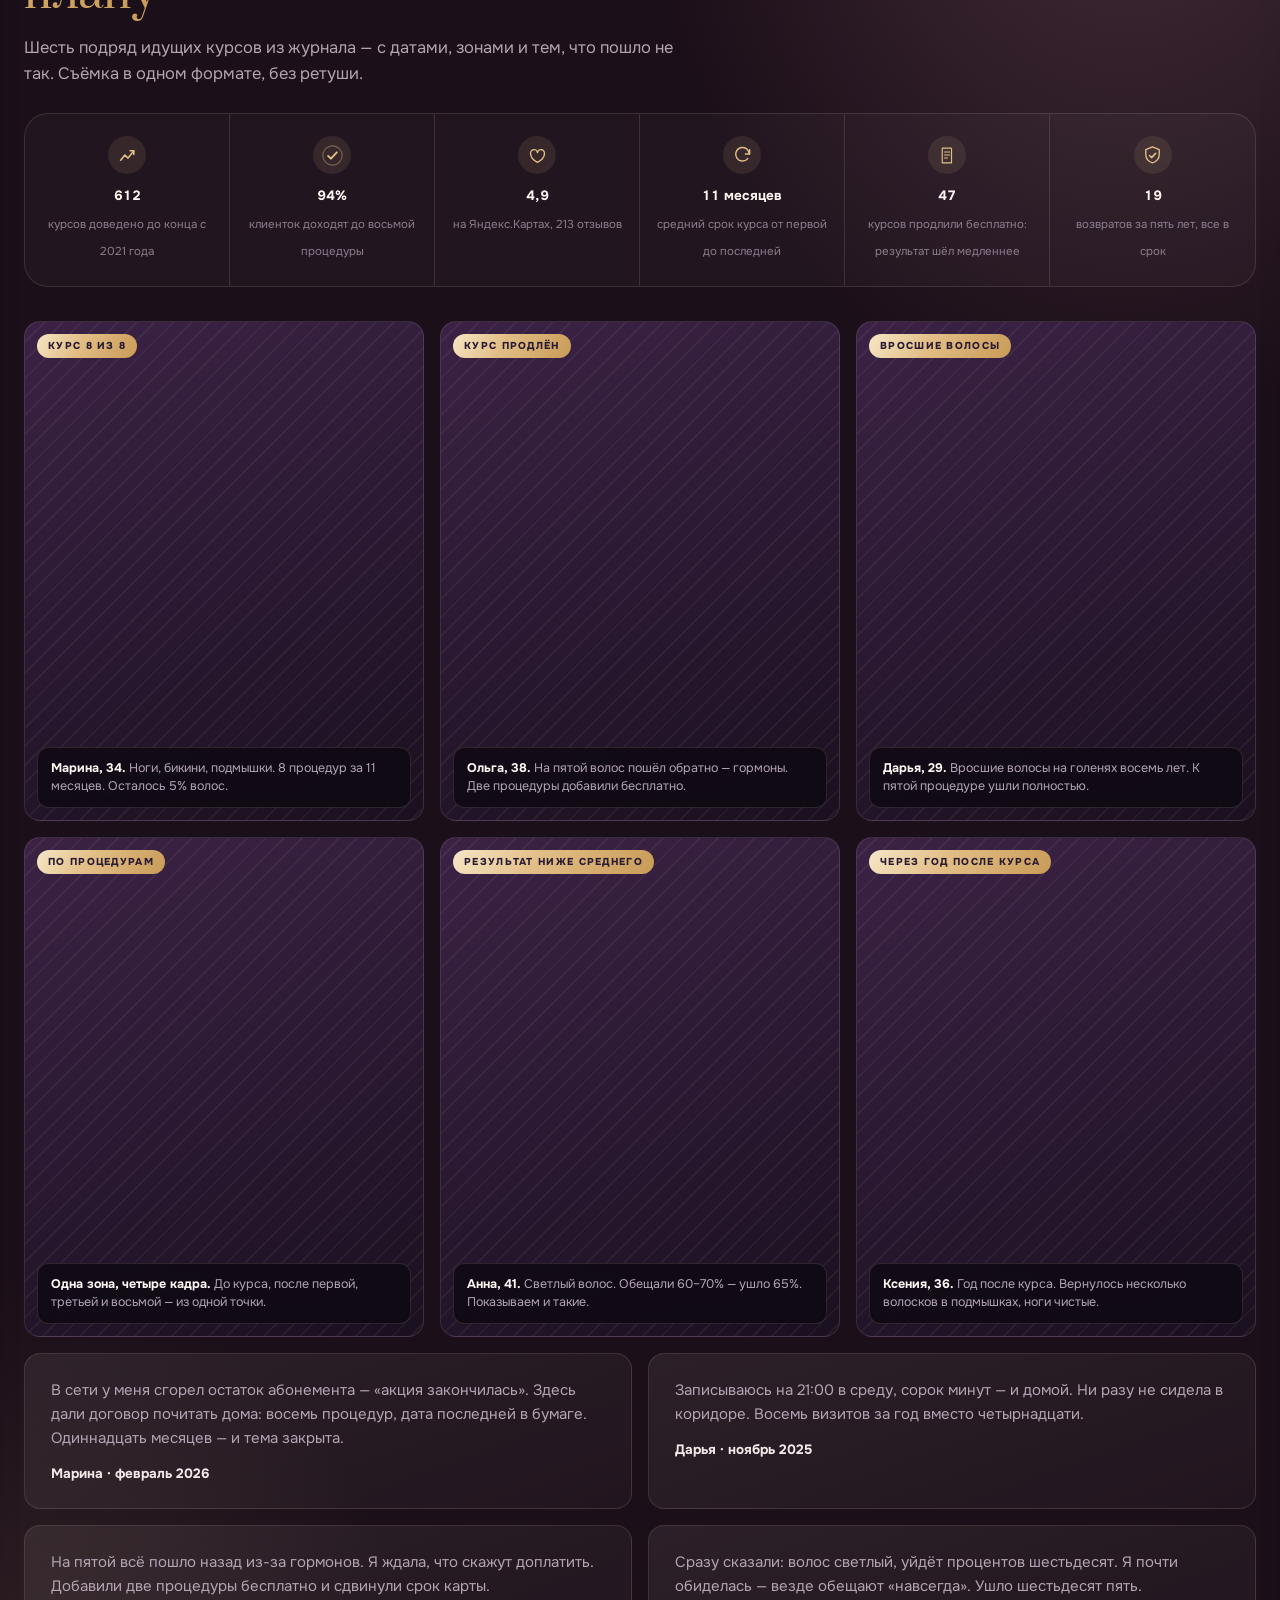
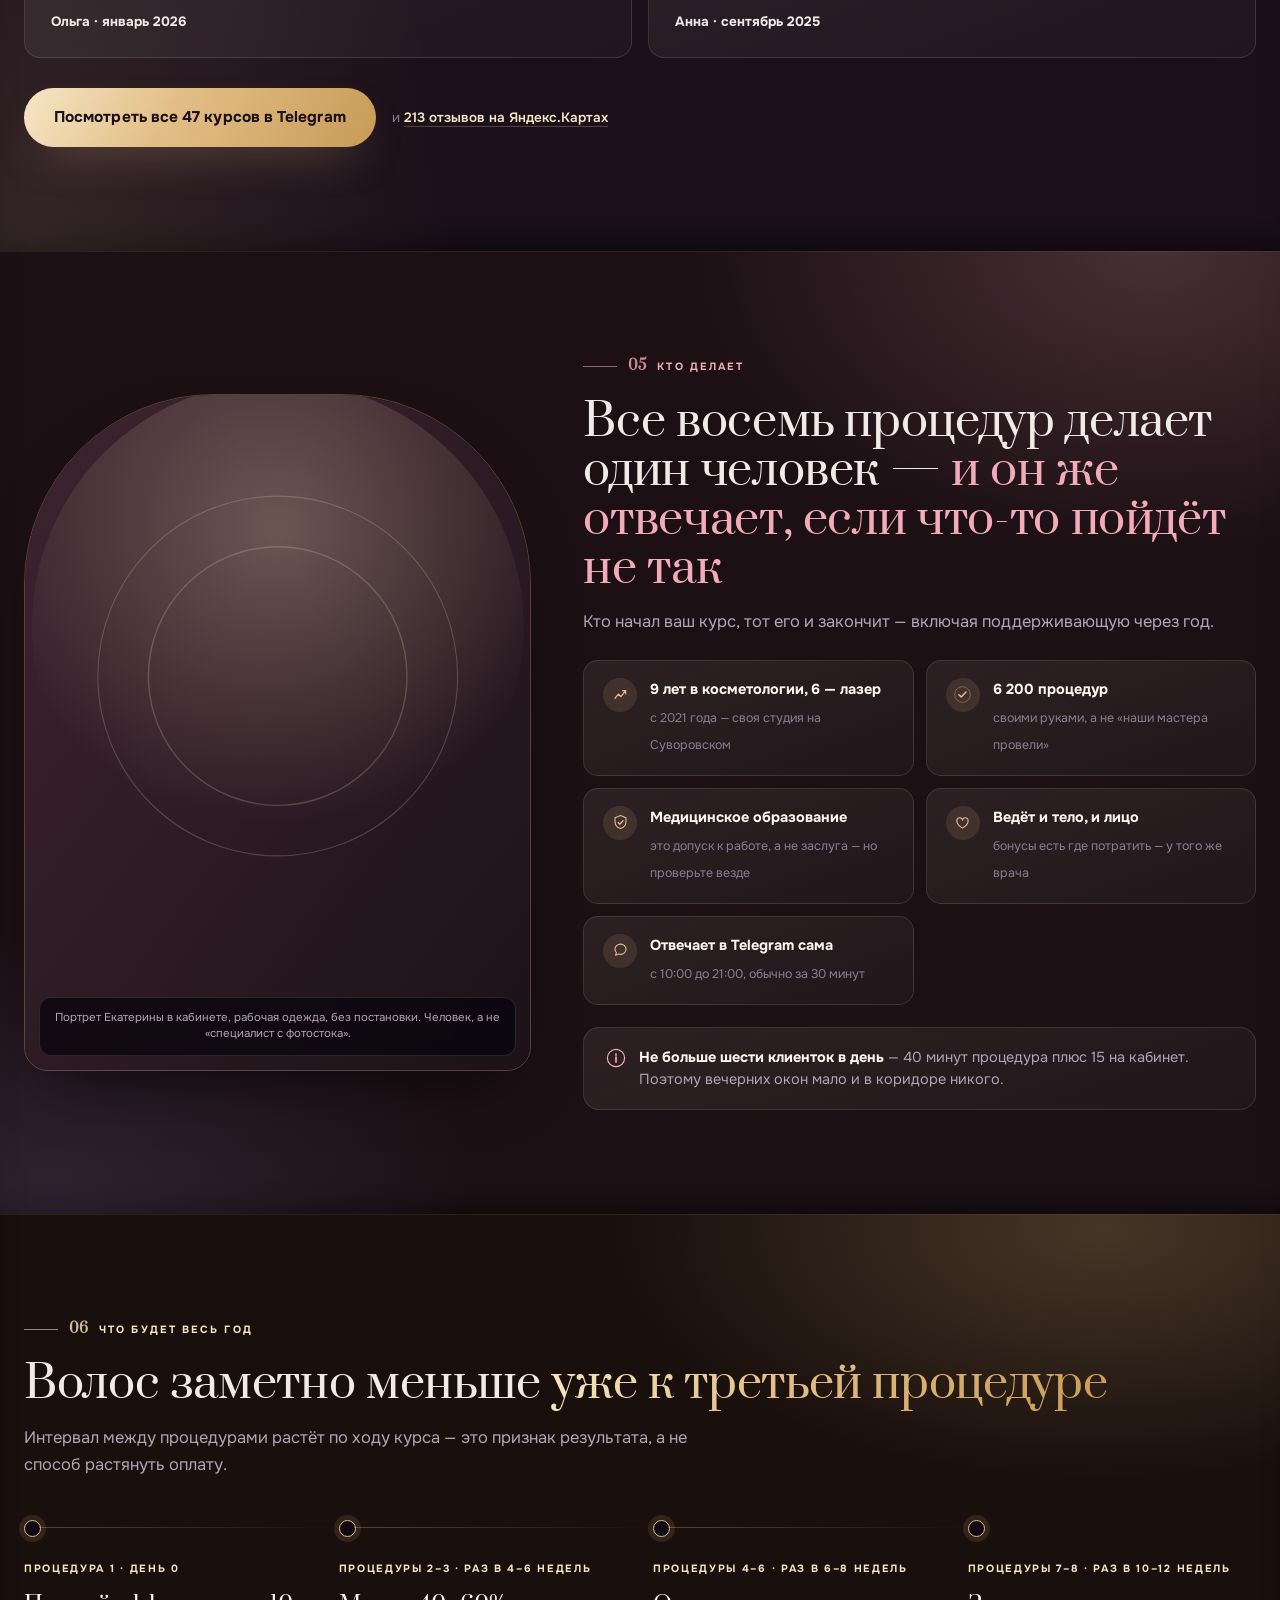
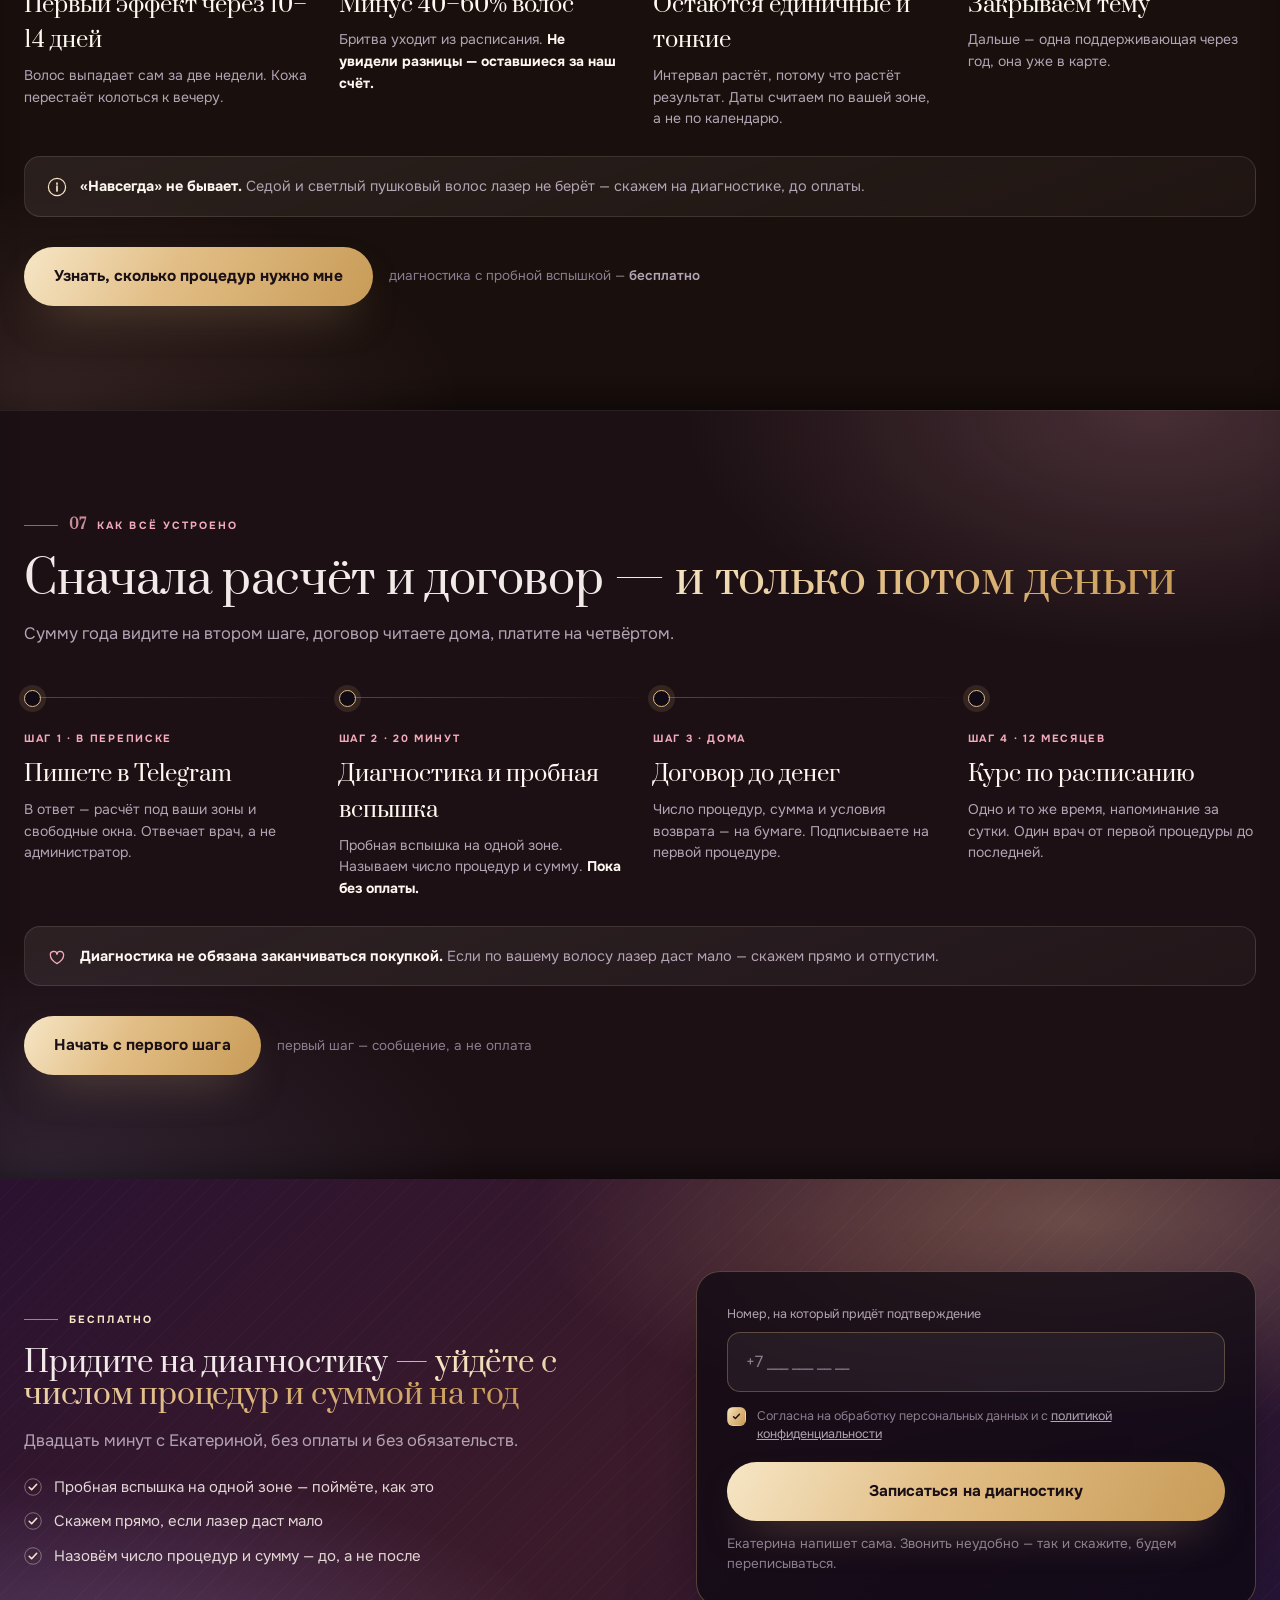
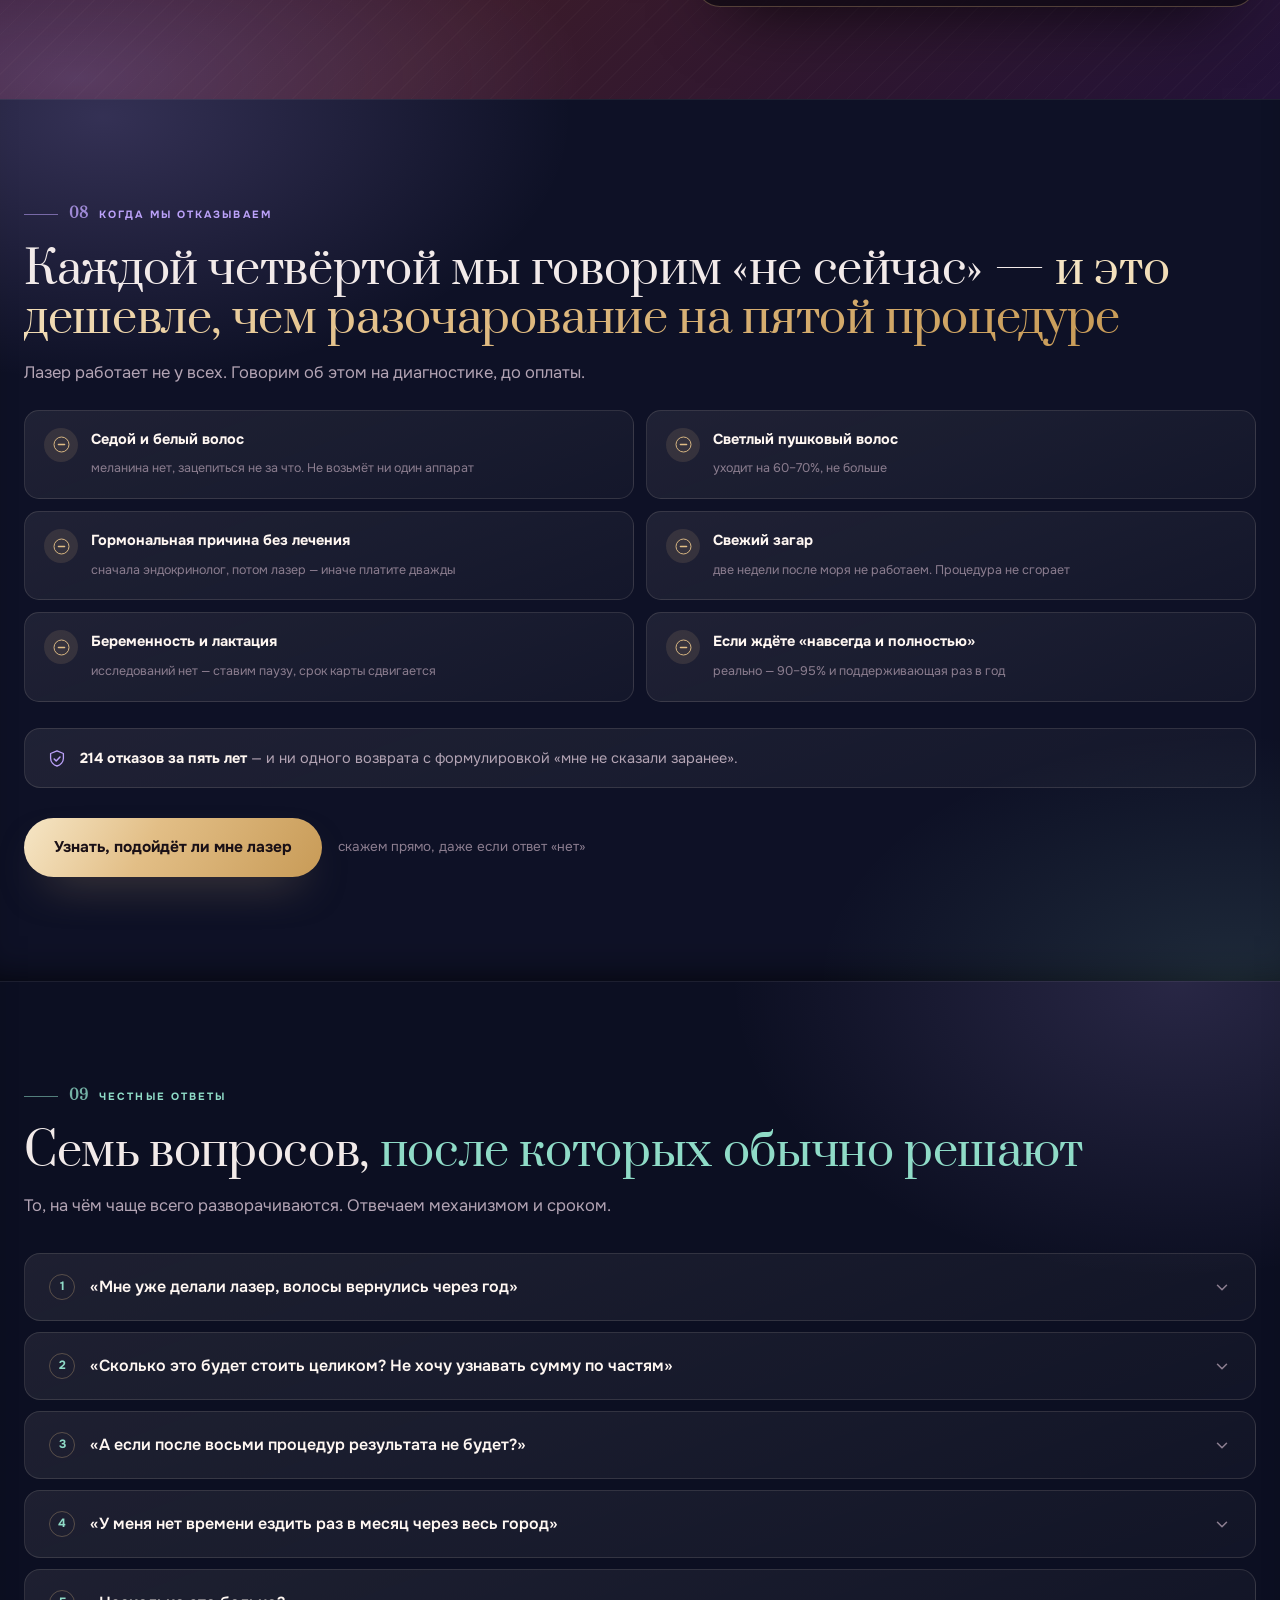
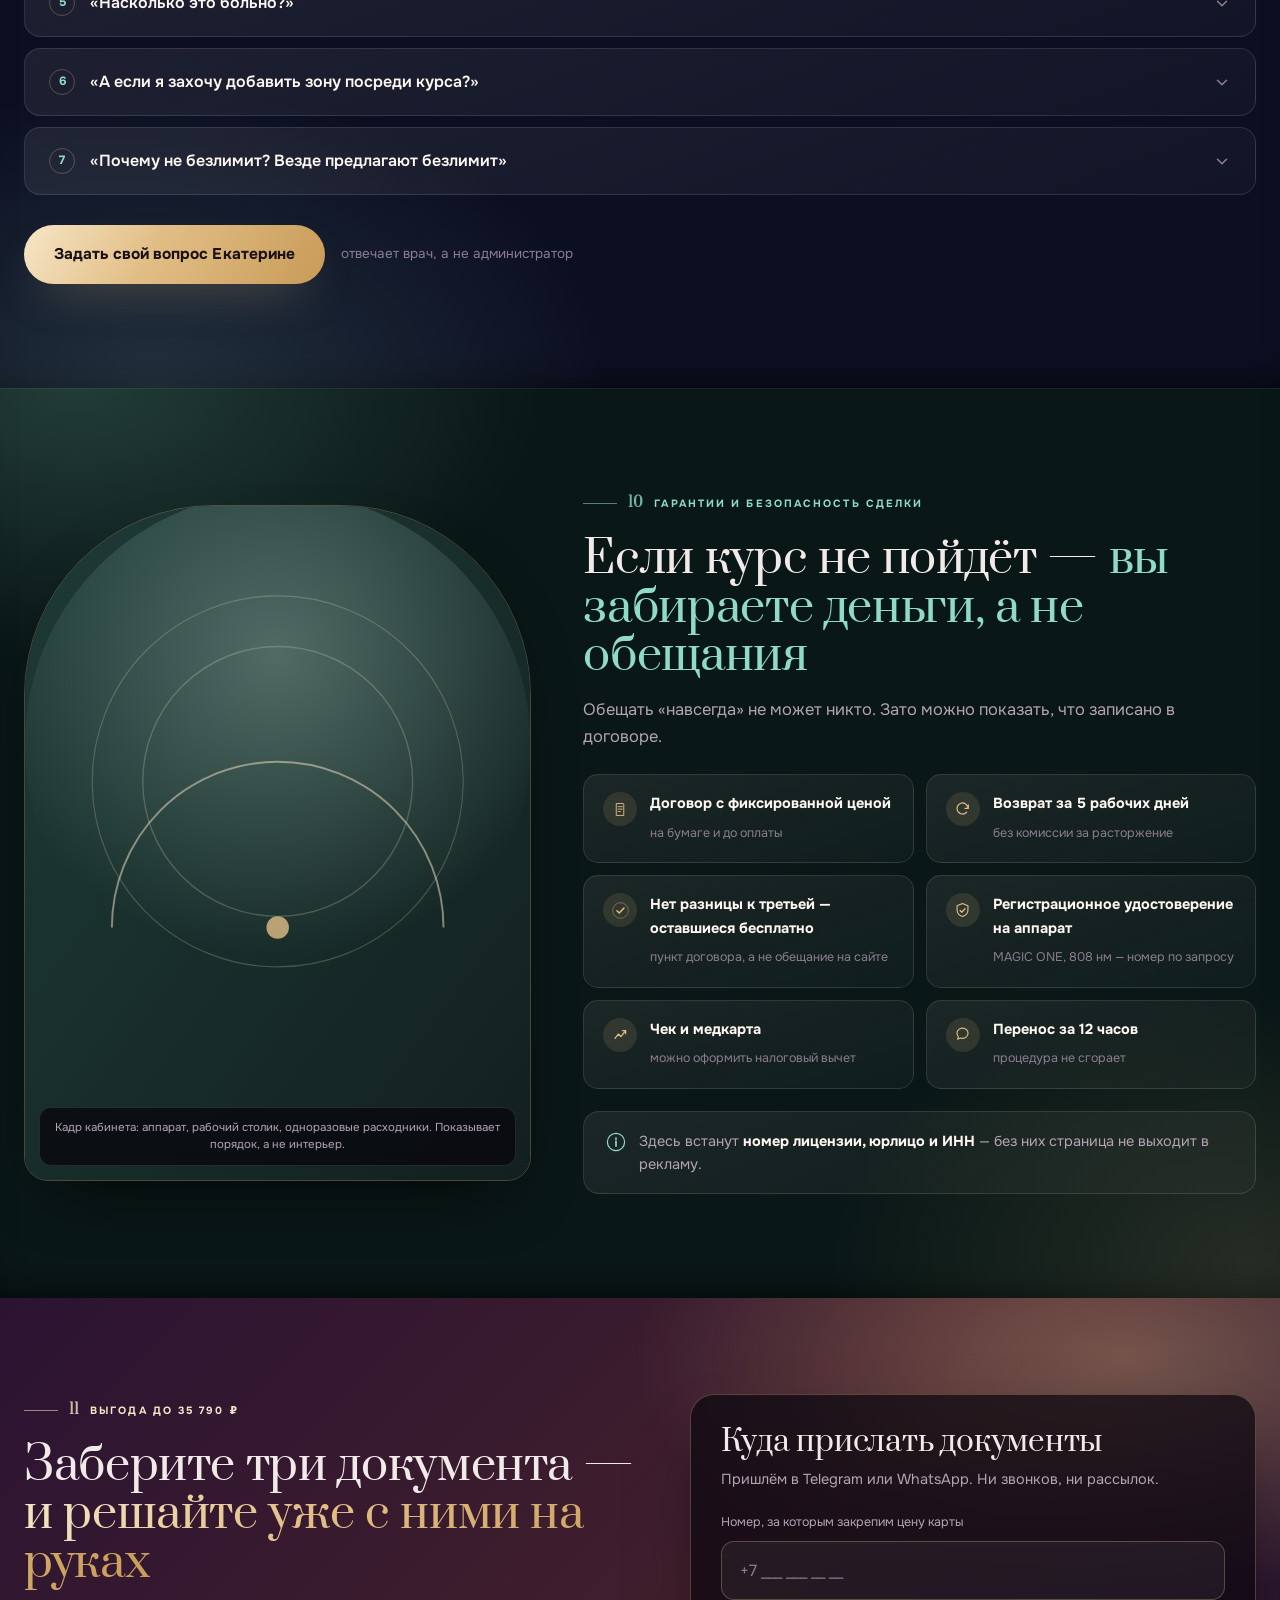
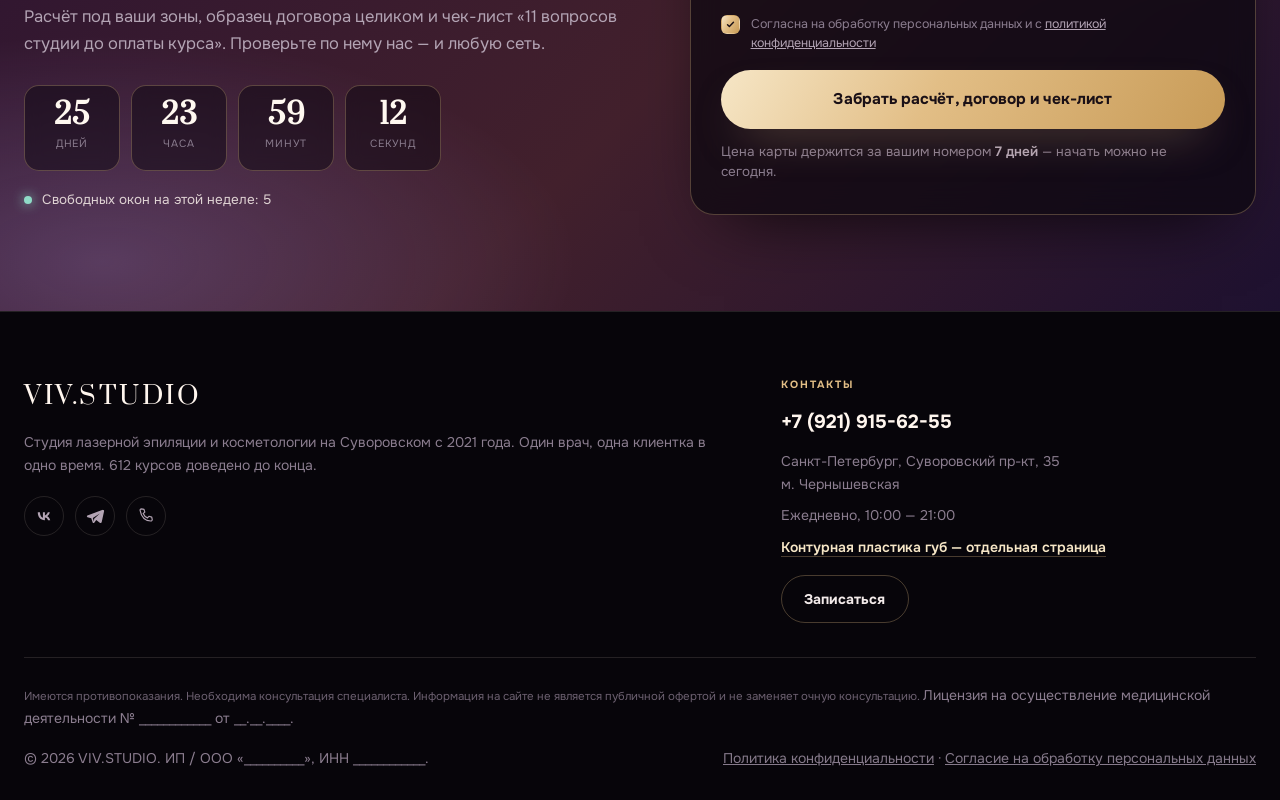
==== commit bbba89ef: "Тексты сжаты по образцу «Дофамина», в оффер добавлена технология Разбор дофаминовского лендинга: лид" ====
--- a/index.html
+++ b/index.html
@@ -833,7 +833,7 @@
     <nav>
       <a href="#price">Цены</a>
       <a href="#works">Результаты</a>
-      <a href="#expert">Кто делает</a>
+      <a href="#expert">Врач</a>
       <a href="#nofit">Кому не подходит</a>
       <a href="#how">Как проходит</a>
       <a href="#safe">Гарантии</a>
@@ -863,7 +863,7 @@
 
         <h1>Закрыть тему волос <span class="acc">за год</span> —<br>с выгодой <span class="nw">до 35 790 ₽</span></h1>
 
-        <p class="h-sub">Годовая карта «Всё тело»: 8 процедур за 59 900 ₽ вместо 78 400 ₽ по прайсу. Мы называем точное число визитов до оплаты и вписываем его в договор вместе с суммой — на 12 месяцев. За 5 лет так закрыли тему 612 клиенток; 94% из них дошли до последней процедуры.</p>
+        <p class="h-sub">Диодный лазер MAGIC ONE, 808 нм, сапфировое охлаждение до −5 °C: всё тело за 40 минут, без анестезии и без ожогов. Годовая карта — 8 процедур за 59 900 ₽ вместо 78 400 ₽, число визитов и цена вписаны в договор на 12 месяцев.</p>
 
         <div class="tk">
           <div class="tk-in">
@@ -877,13 +877,14 @@
           </div>
         </div>
         <p class="h-note" style="margin-top:10px"><svg class="i" width="17" height="17"><use href="#i-info"/></svg>
-          <span><b>Выгода до 35 790 ₽ складывается так:</b> 18 500 ₽ — разница между картой и восемью визитами по прайсу, 9 800 ₽ — поддерживающая процедура через год, она уже в карте, 5 990 ₽ — 10% с каждого визита копятся на процедуры лица, 1 500 ₽ — диагностика с планом курса. «До» значит «до»: бонусы на лицо тратят не все.</span></p>
+          <span><b>Как считали:</b> 18 500 ₽ разницы с прайсом + 9 800 ₽ поддерживающая через год + 5 990 ₽ бонусов на лицо + 1 500 ₽ диагностика.</span></p>
 
         <ul class="bul">
-          <li><svg class="i" width="19" height="19"><use href="#i-check"/></svg><span><b>Пять часов за весь год вместо двадцати восьми</b>восемь визитов по 40 минут — против четырнадцати поездок к мастеру раз в три недели</span></li>
-          <li><svg class="i" width="19" height="19"><use href="#i-check"/></svg><span><b>В договоре написано «восемь процедур», а не «курс»</b>число визитов и 59 900 ₽ закреплены на 12 месяцев: вырастет наш прайс — ваша цена нет</span></li>
-          <li><svg class="i" width="19" height="19"><use href="#i-check"/></svg><span><b>Третья процедура — точка, где решаете вы</b>не увидели разницы — оставшиеся пять делаем бесплатно; передумали — вернём деньги за 5 рабочих дней</span></li>
-          <li><svg class="i" width="19" height="19"><use href="#i-check"/></svg><span><b>Приходите в 21:00 — и в студии в это время только вы</b>вечерние окна пн, ср, пт; перенос за 12 часов, процедура не сгорает</span></li>
+          <li><svg class="i" width="19" height="19"><use href="#i-check"/></svg><span><b>5 часов за год вместо 28</b>восемь визитов по 40 минут против четырнадцати поездок к мастеру</span></li>
+          <li><svg class="i" width="19" height="19"><use href="#i-check"/></svg><span><b>В договоре «восемь процедур», а не «курс»</b>число визитов и 59 900 ₽ закреплены на 12 месяцев</span></li>
+          <li><svg class="i" width="19" height="19"><use href="#i-check"/></svg><span><b>Не увидели разницы к третьей — оставшиеся пять бесплатно</b>передумали — вернём деньги за 5 рабочих дней</span></li>
+          <li><svg class="i" width="19" height="19"><use href="#i-check"/></svg><span><b>Приходите в 21:00 — в студии только вы</b>пн, ср, пт; перенос за 12 часов, процедура не сгорает</span></li>
+          <li><svg class="i" width="19" height="19"><use href="#i-check"/></svg><span><b>Диагностика с пробной вспышкой — 0 ₽</b>скажем, сколько нужно процедур, до того как вы заплатите</span></li>
         </ul>
 
         <div class="h-cta">
@@ -892,7 +893,7 @@
         </div>
 
         <p class="h-note"><svg class="i" width="17" height="17"><use href="#i-shield"/></svg>
-          <span>Пришлём расчёт под ваши зоны, образец договора и свободные вечерние окна — в переписке, без звонка. Диагностика с пробной вспышкой бесплатна и ни к чему не обязывает. <b>Цена карты держится за вашим номером 7 дней.</b></span></p>
+          <span>Пришлём расчёт, образец договора и свободные окна — в переписке, без звонка. <b>Цена карты держится за вашим номером 7 дней.</b></span></p>
       </div>
 
       <div class="h-vis rv">
@@ -931,7 +932,7 @@
         <div class="badge b1">
           <div class="bl">Аппарат</div>
           <div class="bn">MAGIC ONE</div>
-          <div class="bt">диодный, 4000 Вт</div>
+          <div class="bt">808 нм · охлаждение −5 °C</div>
         </div>
         <div class="badge b2">
           <div class="bl">Цена курса</div>
@@ -973,21 +974,21 @@
     <div class="rv">
       <div class="kick"><i></i><em>01</em><span>Что входит в карту</span></div>
       <h2>В 59 900 ₽ входит весь год, <span class="acc">а не одна процедура</span></h2>
-      <p class="lead">Восемь процедур «всё тело», поддерживающая через год, диагностика и бонусы на процедуры лица — одной суммой, вписанной в договор. Это вся цена целиком: за пять лет работы студии ни одна клиентка не доплатила по карте ни рубля сверх той цифры, которую ей назвали на диагностике.</p>
+      <p class="lead">Одной суммой в договоре. За пять лет ни одна клиентка не доплатила по карте ни рубля сверх той цифры, что услышала на диагностике.</p>
     </div>
 
     <div class="rv">
       <div class="incl">
-        <div class="ic"><div class="ii"><svg width="21" height="21"><use href="#i-chart"/></svg></div><b>Диагностика с планом</b><span>фототип, плотность волоса, пробная вспышка — до оплаты</span></div>
-        <div class="ic"><div class="ii"><svg width="21" height="21"><use href="#i-check"/></svg></div><b>8 процедур «всё тело»</b><span>ноги, руки, бикини, подмышки, живот — за один визит 40 минут</span></div>
-        <div class="ic"><div class="ii"><svg width="21" height="21"><use href="#i-refresh"/></svg></div><b>Девятая — через год</b><span>поддерживающая процедура уже в карте</span></div>
-        <div class="ic"><div class="ii"><svg width="21" height="21"><use href="#i-note"/></svg></div><b>Договор на 12 месяцев</b><span>число процедур и сумма зафиксированы письменно</span></div>
-        <div class="ic"><div class="ii"><svg width="21" height="21"><use href="#i-heart"/></svg></div><b>5 990 ₽ на лицо</b><span>10% с каждого визита копятся на губы и уход</span></div>
-        <div class="ic"><div class="ii"><svg width="21" height="21"><use href="#i-shield"/></svg></div><b>Обезболивающий гель</b><span>и охлаждение — в цене, а не «плюс 800 ₽»</span></div>
-        <div class="ic"><div class="ii"><svg width="21" height="21"><use href="#i-chat"/></svg></div><b>Перенос за 12 часов</b><span>процедура не сгорает, штрафа нет</span></div>
-        <div class="ic"><div class="ii"><svg width="21" height="21"><use href="#i-refresh"/></svg></div><b>Пауза до 3 месяцев</b><span>беременность, переезд, отпуск — срок карты сдвигается</span></div>
-      </div>
-      <p class="incl-note">Всё это <b>входит в цену карты</b>. Отдельно на кассе в студиях обычно продают: гель — 600–900 ₽, «премиальную насадку» — 1 200 ₽, перенос записи — 500 ₽. У нас такого прайса просто нет.</p>
+        <div class="ic"><div class="ii"><svg width="21" height="21"><use href="#i-chart"/></svg></div><b>Диагностика с планом</b><span>фототип, пробная вспышка — до оплаты</span></div>
+        <div class="ic"><div class="ii"><svg width="21" height="21"><use href="#i-check"/></svg></div><b>8 процедур «всё тело»</b><span>ноги, руки, бикини, подмышки — 40 минут за визит</span></div>
+        <div class="ic"><div class="ii"><svg width="21" height="21"><use href="#i-refresh"/></svg></div><b>Девятая — через год</b><span>поддерживающая, уже в карте</span></div>
+        <div class="ic"><div class="ii"><svg width="21" height="21"><use href="#i-note"/></svg></div><b>Договор на 12 месяцев</b><span>число процедур и сумма — письменно</span></div>
+        <div class="ic"><div class="ii"><svg width="21" height="21"><use href="#i-heart"/></svg></div><b>5 990 ₽ на лицо</b><span>10% с визита — на губы и уход</span></div>
+        <div class="ic"><div class="ii"><svg width="21" height="21"><use href="#i-shield"/></svg></div><b>Гель и охлаждение</b><span>в цене, а не «плюс 800 ₽»</span></div>
+        <div class="ic"><div class="ii"><svg width="21" height="21"><use href="#i-chat"/></svg></div><b>Перенос за 12 часов</b><span>без сгорания и штрафа</span></div>
+        <div class="ic"><div class="ii"><svg width="21" height="21"><use href="#i-refresh"/></svg></div><b>Пауза до 3 месяцев</b><span>срок карты сдвигается</span></div>
+      </div>
+      <p class="incl-note">Всё <b>входит в цену карты</b>. Прайса «на кассе» — гель за 900 ₽, перенос за 500 ₽ — у нас просто нет.</p>
     </div>
 
     <!-- Прайс без «уточняйте у администратора»: сегмент проверяет цену
@@ -1002,7 +1003,7 @@
     </table></div>
 
     <div class="note rv" style="margin-top:20px"><svg class="i" width="20" height="20"><use href="#i-info"/></svg>
-      <span><b>На первом визите мы дороже сети, и это осознанно.</b> За 2 990 ₽ там продают первый визит, а не результат: дальше цена возвращается к 11 990 ₽, и восемь визитов за год выходят в 95 920 ₽ — на 36 020 ₽ больше нашей карты. Мы дороже на входе и дешевле на финише, потому что зарабатываем на доведённом курсе, а не на потоке первых визитов.</span></div>
+      <span><b>На входе мы дороже сети. За год — дешевле.</b> Там 2 990 ₽ за первый визит, дальше 11 990 ₽: восемь визитов — 95 920 ₽ против нашей карты за 59 900 ₽.</span></div>
 
     <div class="cta-row rv">
       <a href="https://t.me/VIV_Studio" target="_blank" rel="noopener" class="btn" data-goal="price_tg">Рассчитать курс под свои зоны</a>
@@ -1020,41 +1021,41 @@
     <div class="rv">
       <div class="kick"><i></i><em>02</em><span>Почему выбирают нас</span></div>
       <h2>Цена курса не вырастет — <span class="acc-r">потому что она в договоре, а не в обещании</span></h2>
-      <p class="lead">Не «мы лучшие», а разница в устройстве работы — её видно по трём колонкам ниже. Всё, что можно проверить до оплаты, вынесено на страницу: число процедур, сумма года, условия возврата, аппарат, лицензия. За пять лет мы ни разу не подняли цену клиентке внутри действующей карты.</p>
+      <p class="lead">Не «мы лучшие», а разница в устройстве работы. За пять лет мы ни разу не подняли цену внутри действующей карты.</p>
     </div>
 
     <div class="cmp st">
       <div class="c card">
         <span class="ct">Сеть лазерной эпиляции</span>
         <div class="big">Цена за визит</div>
-        <div class="bs">2 990 ₽ на входе, дальше 11 990 ₽ по прайсу — и прайс может вырасти посреди курса</div>
-        <div class="bs" style="display:flex;gap:10px;color:var(--tx3)"><svg class="i" width="17" height="17" style="flex:none;margin-top:3px"><use href="#i-minus"/></svg><span>сумму года вы узнаёте по частям, визит за визитом</span></div>
+        <div class="bs">2 990 ₽ на входе, дальше 11 990 ₽ — и прайс может вырасти посреди курса</div>
+        <div class="bs" style="display:flex;gap:10px;color:var(--tx3)"><svg class="i" width="17" height="17" style="flex:none;margin-top:3px"><use href="#i-minus"/></svg><span>сумму года узнаёте по частям</span></div>
       </div>
       <div class="c card">
         <span class="ct">Клиника косметологии</span>
         <div class="big">Другие руки</div>
-        <div class="bs">курс ведут разные специалисты по записи — параметры каждый выставляет по-своему</div>
-        <div class="bs" style="display:flex;gap:10px;color:var(--tx3)"><svg class="i" width="17" height="17" style="flex:none;margin-top:3px"><use href="#i-minus"/></svg><span>историю зон приходится рассказывать заново</span></div>
+        <div class="bs">курс ведут разные специалисты — параметры каждый выставляет по-своему</div>
+        <div class="bs" style="display:flex;gap:10px;color:var(--tx3)"><svg class="i" width="17" height="17" style="flex:none;margin-top:3px"><use href="#i-minus"/></svg><span>историю зон рассказываете заново</span></div>
       </div>
       <div class="c card win">
         <span class="flag">так у нас</span>
         <span class="ct">VIV.STUDIO</span>
         <div class="big">Сумма на год</div>
-        <div class="bs">59 900 ₽ за 8 процедур вписаны в договор — один врач весь курс, без передачи по смене</div>
-        <div class="bs" style="display:flex;gap:10px"><svg class="i" width="17" height="17" style="flex:none;margin-top:3px;color:var(--mint)"><use href="#i-check"/></svg><span>10% с визита копятся на процедуры лица — у того же врача</span></div>
+        <div class="bs">59 900 ₽ за 8 процедур в договоре, один врач весь курс</div>
+        <div class="bs" style="display:flex;gap:10px"><svg class="i" width="17" height="17" style="flex:none;margin-top:3px;color:var(--mint)"><use href="#i-check"/></svg><span>10% с визита копятся на процедуры лица</span></div>
       </div>
     </div>
 
     <div class="note rv" style="margin-top:26px"><svg class="i" width="20" height="20"><use href="#i-heart"/></svg>
-      <span><b>Бонусы на лицо — не маркетинг, а следствие устройства студии.</b> Здесь один врач с медицинским образованием ведёт и тело, и лицо, поэтому накопленное есть где потратить: губы, ботулинотерапия, уход. В сетевой студии эту механику воспроизвести нечем — там нет врача.</span></div>
+      <span><b>Один врач ведёт и тело, и лицо</b> — поэтому накопленное есть где потратить. Сети нечем: там нет врача.</span></div>
 
     <div class="incl rv" style="margin-top:26px">
-      <div class="ic"><div class="ii"><svg width="21" height="21"><use href="#i-check"/></svg></div><b>MAGIC ONE, 4000 Вт</b><span>аппарат назван, регистрационное удостоверение покажем по запросу</span></div>
-      <div class="ic"><div class="ii"><svg width="21" height="21"><use href="#i-chart"/></svg></div><b>Цена года на странице</b><span>59 900 ₽, без «уточняйте у администратора»</span></div>
+      <div class="ic"><div class="ii"><svg width="21" height="21"><use href="#i-check"/></svg></div><b>MAGIC ONE, 808 нм</b><span>регистрационное удостоверение — по запросу</span></div>
+      <div class="ic"><div class="ii"><svg width="21" height="21"><use href="#i-chart"/></svg></div><b>59 900 ₽ на странице</b><span>без «уточняйте у администратора»</span></div>
       <div class="ic"><div class="ii"><svg width="21" height="21"><use href="#i-shield"/></svg></div><b data-fill="license_short">Лицензия № ______</b><span>номер стоит в подвале, его можно проверить</span></div>
-      <div class="ic"><div class="ii"><svg width="21" height="21"><use href="#i-note"/></svg></div><b>Образец договора — до визита</b><span>пришлём в Telegram, читаете дома без давления</span></div>
-      <div class="ic"><div class="ii"><svg width="21" height="21"><use href="#i-refresh"/></svg></div><b>19 возвратов за 5 лет</b><span>все — в срок 5 рабочих дней, ни одного спора</span></div>
-      <div class="ic"><div class="ii"><svg width="21" height="21"><use href="#i-chat"/></svg></div><b>Ответ за 30 минут</b><span>с 10:00 до 21:00, пишет сама Екатерина</span></div>
+      <div class="ic"><div class="ii"><svg width="21" height="21"><use href="#i-note"/></svg></div><b>Образец договора — до визита</b><span>пришлём в Telegram, читаете дома</span></div>
+      <div class="ic"><div class="ii"><svg width="21" height="21"><use href="#i-refresh"/></svg></div><b>19 возвратов за 5 лет</b><span>все в срок, ни одного спора</span></div>
+      <div class="ic"><div class="ii"><svg width="21" height="21"><use href="#i-chat"/></svg></div><b>Ответ за 30 минут</b><span>пишет сама Екатерина</span></div>
     </div>
   </div>
 </section>
@@ -1068,22 +1069,22 @@
     <div class="rv">
       <div class="kick"><i></i><em>03</em><span>Цена бездействия</span></div>
       <h2>Три года шугаринга — это 105 000 ₽ <span class="acc-m">и 84 часа, которых уже не вернуть</span></h2>
-      <p class="lead">Мы посчитали то, что обычно не складывают в одну строку: сколько уходит денег и времени, если ничего не менять. Считали по среднему Петербургу, а не по худшему случаю.</p>
+      <p class="lead">Сколько уходит денег и времени, если ничего не менять. Считали по среднему Петербургу.</p>
     </div>
 
     <div class="tw rv"><table class="pt">
       <tr><th>Что вы делаете три года</th><th>Денег</th><th>Часов</th></tr>
-      <tr><td>Шугаринг раз в три недели<small>42 визита за три года — и на 43-й вы записываетесь снова</small></td><td class="p-old num">105 000 ₽</td><td class="p-old num">84 часа</td></tr>
-      <tr><td>Бритва через день<small>кассеты и пена — и то же самое каждое утро, плюс раздражение</small></td><td class="p-old num">32 400 ₽</td><td class="p-old num">93 часа</td></tr>
-      <tr class="hl"><td>Годовая карта и две поддерживающие<b class="chip">финал</b><small>восемь визитов в первый год, по одному в следующие два — и тема закрыта</small></td><td class="p-new num">69 700 ₽</td><td class="p-new num">15 часов</td></tr>
+      <tr><td>Шугаринг раз в три недели<small>42 визита — и на 43-й вы записываетесь снова</small></td><td class="p-old num">105 000 ₽</td><td class="p-old num">84 часа</td></tr>
+      <tr><td>Бритва через день<small>кассеты, пена и то же самое каждое утро</small></td><td class="p-old num">32 400 ₽</td><td class="p-old num">93 часа</td></tr>
+      <tr class="hl"><td>Годовая карта и две поддерживающие<b class="chip">финал</b><small>восемь визитов в первый год, дальше по одному</small></td><td class="p-new num">69 700 ₽</td><td class="p-new num">15 часов</td></tr>
     </table></div>
 
     <div class="note rv" style="margin-top:20px"><svg class="i" width="20" height="20"><use href="#i-info"/></svg>
-      <span><b>Мы не будем делать вид, что это про экономию.</b> Разница с шугарингом — 35 300 ₽ за три года, это не переворот в бюджете. Настоящая разница в последнем столбце и в том, чего в таблице нет: через три года вы либо снова открываете календарь и ищете окно, либо не думаете об этом вообще.</span></div>
+      <span><b>Это не про экономию:</b> 35 300 ₽ за три года — не переворот в бюджете. Разница в последнем столбце: через три года вы либо снова ищете окно в календаре, либо нет.</span></div>
 
     <div class="cta-row rv">
       <a href="https://t.me/VIV_Studio" target="_blank" rel="noopener" class="btn" data-goal="economy_tg">Посчитать мой вариант</a>
-      <span class="under">пришлём расчёт под ваши зоны и привычный способ — <b>бесплатно</b></span>
+      <span class="under">пришлём расчёт под ваши зоны — <b>бесплатно</b></span>
     </div>
   </div>
 </section>
@@ -1098,7 +1099,7 @@
     <div class="rv">
       <div class="kick"><i></i><em>04</em><span>Результаты и отзывы</span></div>
       <h2>Шесть курсов подряд, <span class="acc">включая те, что пошли не по плану</span></h2>
-      <p class="lead">Не витрина удачных случаев, а шесть подряд идущих курсов из журнала: с датами, зонами, числом процедур и тем, что пошло не так. Съёмка в одном формате — до курса, после третьей и после восьмой, тот же свет и ракурс, без ретуши.</p>
+      <p class="lead">Шесть подряд идущих курсов из журнала — с датами, зонами и тем, что пошло не так. Съёмка в одном формате, без ретуши.</p>
 
     <div class="incl rv" style="margin-top:26px;margin-bottom:6px">
       <div class="ic"><div class="ii"><svg width="21" height="21"><use href="#i-chart"/></svg></div><b class="num">612</b><span>курсов доведено до конца с 2021 года</span></div>
@@ -1114,19 +1115,19 @@
          Перед публикацией заменить на реальные, с письменным согласием
          клиенток на публикацию имени и фотографий. -->
     <div class="works st">
-      <div class="wk"><span class="wl">курс 8 из 8</span><img src="assets/img/work-1.jpg" alt="Лазерная эпиляция голеней: до курса и после восьмой процедуры" loading="lazy" onerror="this.remove()"><div class="wc"><b>Марина, 34, юрист.</b> Шесть лет шугаринга. Ноги полностью, бикини, подмышки. Март 2025 — февраль 2026, 8 процедур. Осталось около 5% волос, бреет раз в два месяца.</div></div>
-      <div class="wk"><span class="wl">курс продлён</span><img src="assets/img/work-2.jpg" alt="Курс лазерной эпиляции, продлённый из-за гормональной перестройки" loading="lazy" onerror="this.remove()"><div class="wc"><b>Ольга, 38.</b> На пятой процедуре волос пошёл обратно — отмена гормональной терапии. Добавили две процедуры бесплатно, срок карты сдвинули на три месяца.</div></div>
-      <div class="wk"><span class="wl">вросшие волосы</span><img src="assets/img/work-3.jpg" alt="Вросшие волосы на линии бикини до и после курса" loading="lazy" onerror="this.remove()"><div class="wc"><b>Дарья, 29, преподаватель.</b> Вросшие и тёмные точки на голенях восемь лет. К пятой процедуре вросшие ушли полностью, пятна светлели ещё четыре месяца.</div></div>
-      <div class="wk"><span class="wl">по процедурам</span><img src="assets/img/work-4.jpg" alt="Динамика курса лазерной эпиляции по процедурам" loading="lazy" onerror="this.remove()"><div class="wc"><b>Одна зона, четыре кадра.</b> До курса, после первой, после третьей, после восьмой. Снято в одной точке с меткой на полу — поэтому кадры сравнимы.</div></div>
-      <div class="wk"><span class="wl">результат ниже среднего</span><img src="assets/img/work-5.jpg" alt="Светлые волосы: ограниченный результат лазерной эпиляции" loading="lazy" onerror="this.remove()"><div class="wc"><b>Анна, 41.</b> Светлый пушковый волос на лице — предупредили на диагностике, что уйдёт 60–70%, не больше. Ушло 65%. Показываем и такие случаи.</div></div>
-      <div class="wk"><span class="wl">через год после курса</span><img src="assets/img/work-6.jpg" alt="Результат через год после курса лазерной эпиляции" loading="lazy" onerror="this.remove()"><div class="wc"><b>Ксения, 36.</b> Год после последней процедуры и поддерживающая по карте. Видно, что вернулось: несколько волосков в подмышках, ноги чистые.</div></div>
+      <div class="wk"><span class="wl">курс 8 из 8</span><img src="assets/img/work-1.jpg" alt="Лазерная эпиляция голеней: до курса и после восьмой процедуры" loading="lazy" onerror="this.remove()"><div class="wc"><b>Марина, 34.</b> Ноги, бикини, подмышки. 8 процедур за 11 месяцев. Осталось 5% волос.</div></div>
+      <div class="wk"><span class="wl">курс продлён</span><img src="assets/img/work-2.jpg" alt="Курс лазерной эпиляции, продлённый из-за гормональной перестройки" loading="lazy" onerror="this.remove()"><div class="wc"><b>Ольга, 38.</b> На пятой волос пошёл обратно — гормоны. Две процедуры добавили бесплатно.</div></div>
+      <div class="wk"><span class="wl">вросшие волосы</span><img src="assets/img/work-3.jpg" alt="Вросшие волосы на линии бикини до и после курса" loading="lazy" onerror="this.remove()"><div class="wc"><b>Дарья, 29.</b> Вросшие волосы на голенях восемь лет. К пятой процедуре ушли полностью.</div></div>
+      <div class="wk"><span class="wl">по процедурам</span><img src="assets/img/work-4.jpg" alt="Динамика курса лазерной эпиляции по процедурам" loading="lazy" onerror="this.remove()"><div class="wc"><b>Одна зона, четыре кадра.</b> До курса, после первой, третьей и восьмой — из одной точки.</div></div>
+      <div class="wk"><span class="wl">результат ниже среднего</span><img src="assets/img/work-5.jpg" alt="Светлые волосы: ограниченный результат лазерной эпиляции" loading="lazy" onerror="this.remove()"><div class="wc"><b>Анна, 41.</b> Светлый волос. Обещали 60–70% — ушло 65%. Показываем и такие.</div></div>
+      <div class="wk"><span class="wl">через год после курса</span><img src="assets/img/work-6.jpg" alt="Результат через год после курса лазерной эпиляции" loading="lazy" onerror="this.remove()"><div class="wc"><b>Ксения, 36.</b> Год после курса. Вернулось несколько волосков в подмышках, ноги чистые.</div></div>
     </div>
 
     <div class="rvw st">
-      <div class="rc"><p>Я до этого брала абонемент в сети — десять процедур, отходила семь, потом администратор сказала, что акция закончилась и остаток сгорел. Здесь мне первым делом дали договор почитать дома. Восемь процедур, дата последней стоит в бумаге. Прошло одиннадцать месяцев, я закрыла тему.</p><b>Марина · февраль 2026</b></div>
-      <div class="rc"><p>Мне важнее всего было время. Записываюсь на 21:00 в среду, приезжаю после работы, сорок минут — и домой. Ни разу не сидела в коридоре и ни разу никого не встретила. За год восемь визитов вместо четырнадцати поездок к мастеру.</p><b>Дарья · ноябрь 2025</b></div>
-      <div class="rc"><p>На пятой процедуре у меня всё пошло назад из-за гормонов. Я была уверена, что сейчас скажут доплатить. Екатерина добавила две процедуры бесплатно и сдвинула срок карты. Это единственная причина, по которой я здесь и осталась.</p><b>Ольга · январь 2026</b></div>
-      <div class="rc"><p>Меня сразу предупредили, что мой волос светлый и уйдёт процентов шестьдесят, не больше. Я почти обиделась — везде обещают «навсегда». Ушло шестьдесят пять. Оказалось, что честная цифра до оплаты стоит дороже любого обещания.</p><b>Анна · сентябрь 2025</b></div>
+      <div class="rc"><p>В сети у меня сгорел остаток абонемента — «акция закончилась». Здесь дали договор почитать дома: восемь процедур, дата последней в бумаге. Одиннадцать месяцев — и тема закрыта.</p><b>Марина · февраль 2026</b></div>
+      <div class="rc"><p>Записываюсь на 21:00 в среду, сорок минут — и домой. Ни разу не сидела в коридоре. Восемь визитов за год вместо четырнадцати.</p><b>Дарья · ноябрь 2025</b></div>
+      <div class="rc"><p>На пятой всё пошло назад из-за гормонов. Я ждала, что скажут доплатить. Добавили две процедуры бесплатно и сдвинули срок карты.</p><b>Ольга · январь 2026</b></div>
+      <div class="rc"><p>Сразу сказали: волос светлый, уйдёт процентов шестьдесят. Я почти обиделась — везде обещают «навсегда». Ушло шестьдесят пять.</p><b>Анна · сентябрь 2025</b></div>
     </div>
 
     <div class="cta-row rv">
@@ -1166,18 +1167,18 @@
       <div>
         <div class="kick"><i></i><em>05</em><span>Кто делает</span></div>
         <h2>Все восемь процедур делает один человек — <span class="acc-r">и он же отвечает, если что-то пойдёт не так</span></h2>
-        <p class="lead">В студии нет сменных операторов и нет «свободного специалиста на это время». Кто начал ваш курс, тот его и закончит, включая поддерживающую процедуру через год.</p>
+        <p class="lead">Кто начал ваш курс, тот его и закончит — включая поддерживающую через год.</p>
 
         <ul class="creds">
-          <li><span class="sl"><svg width="17" height="17"><use href="#i-chart"/></svg></span><span><b>9 лет в косметологии, 6 из них — лазер</b><span>с 2021 года — своя студия на Суворовском</span></span></li>
-          <li><span class="sl"><svg width="17" height="17"><use href="#i-check"/></svg></span><span><b>6 200 процедур лазерной эпиляции</b><span>своими руками, а не «наши мастера провели»</span></span></li>
-          <li><span class="sl"><svg width="17" height="17"><use href="#i-shield"/></svg></span><span><b>Медицинское образование</b><span>это допуск к работе на аппарате, а не заслуга — но проверить его стоит везде</span></span></li>
-          <li><span class="sl"><svg width="17" height="17"><use href="#i-heart"/></svg></span><span><b>Ведёт и тело, и лицо</b><span>поэтому накопленные бонусы есть где потратить — у того же врача</span></span></li>
-          <li><span class="sl"><svg width="17" height="17"><use href="#i-chat"/></svg></span><span><b>Отвечает в Telegram сама</b><span>с 10:00 до 21:00, обычно в течение 30 минут</span></span></li>
+          <li><span class="sl"><svg width="17" height="17"><use href="#i-chart"/></svg></span><span><b>9 лет в косметологии, 6 — лазер</b><span>с 2021 года — своя студия на Суворовском</span></span></li>
+          <li><span class="sl"><svg width="17" height="17"><use href="#i-check"/></svg></span><span><b>6 200 процедур</b><span>своими руками, а не «наши мастера провели»</span></span></li>
+          <li><span class="sl"><svg width="17" height="17"><use href="#i-shield"/></svg></span><span><b>Медицинское образование</b><span>это допуск к работе, а не заслуга — но проверьте везде</span></span></li>
+          <li><span class="sl"><svg width="17" height="17"><use href="#i-heart"/></svg></span><span><b>Ведёт и тело, и лицо</b><span>бонусы есть где потратить — у того же врача</span></span></li>
+          <li><span class="sl"><svg width="17" height="17"><use href="#i-chat"/></svg></span><span><b>Отвечает в Telegram сама</b><span>с 10:00 до 21:00, обычно за 30 минут</span></span></li>
         </ul>
 
         <div class="note" style="margin-top:22px"><svg class="i" width="20" height="20"><use href="#i-info"/></svg>
-          <span><b>Не больше шести клиенток в день.</b> Это не приём дефицита, а физика: 40 минут процедура, 15 минут между визитами на обработку кабинета. Поэтому вечерних окон мало, и поэтому в коридоре вы никого не встретите.</span></div>
+          <span><b>Не больше шести клиенток в день</b> — 40 минут процедура плюс 15 на кабинет. Поэтому вечерних окон мало и в коридоре никого.</span></div>
       </div>
     </div>
   </div>
@@ -1193,19 +1194,19 @@
     <div class="rv">
       <div class="kick"><i></i><em>06</em><span>Что будет весь год</span></div>
       <h2>Волос заметно меньше <span class="acc">уже к третьей процедуре</span></h2>
-      <p class="lead">Вы заранее знаете, что происходит на каждом этапе и когда пора остановиться. Интервал между процедурами растёт по ходу курса — это признак результата, а не способ растянуть оплату.</p>
+      <p class="lead">Интервал между процедурами растёт по ходу курса — это признак результата, а не способ растянуть оплату.</p>
     </div>
 
     <ol class="road st">
-      <li><span class="rw">Процедура 1 · день 0</span><b>Первый эффект через 10–14 дней</b><p>Обработанный волос выпадает сам в течение двух недель. Кожа перестаёт колоться к вечеру — это первое, что замечают.</p></li>
-      <li><span class="rw">Процедуры 2–3 · раз в 4–6 недель</span><b>Минус 40–60% волос</b><p>Бритва уходит из недельного расписания. <b>Не увидели разницы к третьей процедуре — оставшиеся делаем за свой счёт.</b></p></li>
-      <li><span class="rw">Процедуры 4–6 · раз в 6–8 недель</span><b>Остаются единичные и тонкие</b><p>Интервал растёт, потому что растёт результат: волос входит в фазу роста реже. Даты пересчитываем по вашей зоне, а не по календарю.</p></li>
-      <li><span class="rw">Процедуры 7–8 · раз в 10–12 недель</span><b>Закрываем тему</b><p>Дальше — одна поддерживающая процедура через год, она уже входит в карту. Не «приходите, посчитаем».</p></li>
+      <li><span class="rw">Процедура 1 · день 0</span><b>Первый эффект через 10–14 дней</b><p>Волос выпадает сам за две недели. Кожа перестаёт колоться к вечеру.</p></li>
+      <li><span class="rw">Процедуры 2–3 · раз в 4–6 недель</span><b>Минус 40–60% волос</b><p>Бритва уходит из расписания. <b>Не увидели разницы — оставшиеся за наш счёт.</b></p></li>
+      <li><span class="rw">Процедуры 4–6 · раз в 6–8 недель</span><b>Остаются единичные и тонкие</b><p>Интервал растёт, потому что растёт результат. Даты считаем по вашей зоне, а не по календарю.</p></li>
+      <li><span class="rw">Процедуры 7–8 · раз в 10–12 недель</span><b>Закрываем тему</b><p>Дальше — одна поддерживающая через год, она уже в карте.</p></li>
     </ol>
 
     <div class="rv" style="margin-top:26px">
       <div class="note"><svg class="i" width="20" height="20"><use href="#i-info"/></svg>
-        <span><b>Честно: «навсегда» не бывает.</b> Седой и совсем светлый пушковый волос лазер не берёт — меланина в нём почти нет. Это видно на диагностике, до оплаты, и мы скажем об этом сразу, а не на пятой процедуре.</span></div>
+        <span><b>«Навсегда» не бывает.</b> Седой и светлый пушковый волос лазер не берёт — скажем на диагностике, до оплаты.</span></div>
       <div class="cta-row">
         <a href="https://t.me/VIV_Studio" target="_blank" rel="noopener" class="btn" data-goal="days_tg">Узнать, сколько процедур нужно мне</a>
         <span class="under">диагностика с пробной вспышкой — <b>бесплатно</b></span>
@@ -1223,19 +1224,19 @@
     <div class="rv">
       <div class="kick"><i></i><em>07</em><span>Как всё устроено</span></div>
       <h2>Сначала расчёт и договор — <span class="acc">и только потом деньги</span></h2>
-      <p class="lead">Четыре шага, и на любом из них можно остановиться без потерь. Сумму года вы видите на втором шаге, договор читаете дома, платите на четвёртом.</p>
+      <p class="lead">Сумму года видите на втором шаге, договор читаете дома, платите на четвёртом.</p>
     </div>
 
     <ol class="road st">
-      <li><span class="rw">Шаг 1 · в переписке</span><b>Пишете в Telegram</b><p>В ответ — расчёт курса под ваши зоны, сумма на год и свободные вечерние окна. Обычно в течение 30 минут, с 10:00 до 21:00. Отвечает врач, а не администратор.</p></li>
-      <li><span class="rw">Шаг 2 · 20 минут</span><b>Диагностика и пробная вспышка</b><p>Смотрим фототип и плотность волоса, делаем пробную вспышку на одной зоне. Называем число процедур и итоговую сумму. <b>Пока без оплаты.</b></p></li>
-      <li><span class="rw">Шаг 3 · дома</span><b>Договор до денег</b><p>Число процедур, сумма, срок действия карты и условия возврата — на бумаге. Читаете спокойно дома, подписываете на первой процедуре.</p></li>
-      <li><span class="rw">Шаг 4 · 12 месяцев</span><b>Курс по расписанию</b><p>Одно и то же время, напоминание за сутки, перенос за 12 часов без потери процедуры. Ведёт один врач от первой до последней.</p></li>
+      <li><span class="rw">Шаг 1 · в переписке</span><b>Пишете в Telegram</b><p>В ответ — расчёт под ваши зоны и свободные окна. Отвечает врач, а не администратор.</p></li>
+      <li><span class="rw">Шаг 2 · 20 минут</span><b>Диагностика и пробная вспышка</b><p>Пробная вспышка на одной зоне. Называем число процедур и сумму. <b>Пока без оплаты.</b></p></li>
+      <li><span class="rw">Шаг 3 · дома</span><b>Договор до денег</b><p>Число процедур, сумма и условия возврата — на бумаге. Подписываете на первой процедуре.</p></li>
+      <li><span class="rw">Шаг 4 · 12 месяцев</span><b>Курс по расписанию</b><p>Одно и то же время, напоминание за сутки. Один врач от первой процедуры до последней.</p></li>
     </ol>
 
     <div class="rv" style="margin-top:26px">
       <div class="note"><svg class="i" width="20" height="20"><use href="#i-heart"/></svg>
-        <span><b>Диагностика не обязана заканчиваться покупкой карты.</b> В кабинете вам ничего не продают: всё, что можно предложить, названо до визита, в переписке. Если по вашему типу волоса лазер даст мало — скажем прямо и отпустим.</span></div>
+        <span><b>Диагностика не обязана заканчиваться покупкой.</b> Если по вашему волосу лазер даст мало — скажем прямо и отпустим.</span></div>
       <div class="cta-row">
         <a href="https://t.me/VIV_Studio" target="_blank" rel="noopener" class="btn" data-goal="steps_tg">Начать с первого шага</a>
         <span class="under">первый шаг — сообщение, а не оплата</span>
@@ -1251,11 +1252,11 @@
       <div>
         <div class="kick"><i></i><span>Бесплатно</span></div>
         <h3>Придите на диагностику — <span class="acc">уйдёте с числом процедур и суммой на год</span></h3>
-        <p class="lead">Двадцать минут с Екатериной, без оплаты и без обязательств. Даже если начинать курс вы сегодня не будете.</p>
+        <p class="lead">Двадцать минут с Екатериной, без оплаты и без обязательств.</p>
         <ul class="give">
-          <li><svg class="i" width="18" height="18"><use href="#i-check"/></svg><span>Определим фототип и сделаем пробную вспышку на одной зоне</span></li>
-          <li><svg class="i" width="18" height="18"><use href="#i-check"/></svg><span>Скажем прямо, если по вашему волосу лазер даст мало</span></li>
-          <li><svg class="i" width="18" height="18"><use href="#i-check"/></svg><span>Назовём число процедур и сумму года — до, а не после</span></li>
+          <li><svg class="i" width="18" height="18"><use href="#i-check"/></svg><span>Пробная вспышка на одной зоне — поймёте, как это</span></li>
+          <li><svg class="i" width="18" height="18"><use href="#i-check"/></svg><span>Скажем прямо, если лазер даст мало</span></li>
+          <li><svg class="i" width="18" height="18"><use href="#i-check"/></svg><span>Назовём число процедур и сумму — до, а не после</span></li>
         </ul>
       </div>
       <form class="frm" id="formDiag">
@@ -1279,20 +1280,20 @@
     <div class="rv">
       <div class="kick"><i></i><em>08</em><span>Когда мы отказываем</span></div>
       <h2>Каждой четвёртой мы говорим «не сейчас» — <span class="acc">и это дешевле, чем разочарование на пятой процедуре</span></h2>
-      <p class="lead">Лазер работает не у всех и не везде. Мы говорим об этом на диагностике, до оплаты, — потому что курс, проданный не тому человеку, возвращается претензией через полгода.</p>
+      <p class="lead">Лазер работает не у всех. Говорим об этом на диагностике, до оплаты.</p>
     </div>
 
     <ul class="creds st">
-      <li><span class="sl"><svg width="17" height="17"><use href="#i-minus"/></svg></span><span><b>Седой и белый волос</b><span>в нём нет меланина — лазеру не за что зацепиться. Это не про мощность аппарата и не про «новую технологию»: не возьмёт ни один</span></span></li>
-      <li><span class="sl"><svg width="17" height="17"><use href="#i-minus"/></svg></span><span><b>Светлый пушковый волос</b><span>уходит на 60–70%, не больше. Если вам нужен полный результат — честнее не начинать</span></span></li>
-      <li><span class="sl"><svg width="17" height="17"><use href="#i-minus"/></svg></span><span><b>Рост волос от гормональной причины без лечения</b><span>при СПКЯ и нарушениях щитовидной железы курс уходит в никуда. Сначала эндокринолог, потом лазер — иначе вы платите дважды</span></span></li>
-      <li><span class="sl"><svg width="17" height="17"><use href="#i-minus"/></svg></span><span><b>Свежий загар</b><span>две недели после моря или солярия не работаем: риск ожога и пигментации. Курс сдвигаем, процедура не сгорает</span></span></li>
-      <li><span class="sl"><svg width="17" height="17"><use href="#i-minus"/></svg></span><span><b>Беременность и грудное вскармливание</b><span>не потому, что доказан вред, а потому, что исследований нет. Ставим паузу до трёх месяцев, срок карты сдвигается</span></span></li>
-      <li><span class="sl"><svg width="17" height="17"><use href="#i-minus"/></svg></span><span><b>Если вы ждёте «навсегда и полностью»</b><span>такого не бывает ни у кого. Реально — 90–95% волос и поддерживающая процедура раз в год-полтора</span></span></li>
+      <li><span class="sl"><svg width="17" height="17"><use href="#i-minus"/></svg></span><span><b>Седой и белый волос</b><span>меланина нет, зацепиться не за что. Не возьмёт ни один аппарат</span></span></li>
+      <li><span class="sl"><svg width="17" height="17"><use href="#i-minus"/></svg></span><span><b>Светлый пушковый волос</b><span>уходит на 60–70%, не больше</span></span></li>
+      <li><span class="sl"><svg width="17" height="17"><use href="#i-minus"/></svg></span><span><b>Гормональная причина без лечения</b><span>сначала эндокринолог, потом лазер — иначе платите дважды</span></span></li>
+      <li><span class="sl"><svg width="17" height="17"><use href="#i-minus"/></svg></span><span><b>Свежий загар</b><span>две недели после моря не работаем. Процедура не сгорает</span></span></li>
+      <li><span class="sl"><svg width="17" height="17"><use href="#i-minus"/></svg></span><span><b>Беременность и лактация</b><span>исследований нет — ставим паузу, срок карты сдвигается</span></span></li>
+      <li><span class="sl"><svg width="17" height="17"><use href="#i-minus"/></svg></span><span><b>Если ждёте «навсегда и полностью»</b><span>реально — 90–95% и поддерживающая раз в год</span></span></li>
     </ul>
 
     <div class="note rv" style="margin-top:26px"><svg class="i" width="20" height="20"><use href="#i-shield"/></svg>
-      <span><b>За пять лет мы 214 раз отказали или отложили курс.</b> Это 214 несделанных продаж — и ни одного возврата денег по причине «мне не сказали заранее». Диагностика для того и нужна: узнать плохую новость до оплаты, а не после.</span></div>
+      <span><b>214 отказов за пять лет</b> — и ни одного возврата с формулировкой «мне не сказали заранее».</span></div>
 
     <div class="cta-row rv">
       <a href="https://t.me/VIV_Studio" target="_blank" rel="noopener" class="btn" data-goal="nofit_tg">Узнать, подойдёт ли мне лазер</a>
@@ -1312,37 +1313,37 @@
     <div class="rv">
       <div class="kick"><i></i><em>09</em><span>Честные ответы</span></div>
       <h2>Семь вопросов, <span class="acc-m">после которых обычно решают</span></h2>
-      <p class="lead">Это то, что спрашивают уже на пороге, и то, на чём чаще всего разворачиваются. Отвечаем механизмом и сроком, а не «индивидуальным подходом».</p>
+      <p class="lead">То, на чём чаще всего разворачиваются. Отвечаем механизмом и сроком.</p>
     </div>
 
     <div class="faq st">
       <div class="fq">
         <button type="button" aria-expanded="false"><span class="n">1</span><span>«Мне уже делали лазер, волосы вернулись через год»</span><svg class="ar" width="18" height="18"><use href="#i-down"/></svg></button>
-        <div class="fa"><div><p>Так бывает по трём причинам: курс не довели до конца, интервалы ставили по календарю вместо фазы роста волоса, или мощность занижали, чтобы не было жалоб. Поэтому здесь <b>число процедур названо до оплаты и вписано в договор</b>, интервал пересчитывается по вашей зоне, а через год идёт поддерживающая процедура — она уже в карте. Если разницы нет к третьей процедуре, оставшиеся делаем за свой счёт.</p></div></div>
+        <div class="fa"><div><p>Обычно причины три: курс не довели, интервалы ставили по календарю, мощность занижали. Поэтому здесь <b>число процедур названо до оплаты и вписано в договор</b>, а поддерживающая через год уже в карте.</p></div></div>
       </div>
       <div class="fq">
         <button type="button" aria-expanded="false"><span class="n">2</span><span>«Сколько это будет стоить целиком? Не хочу узнавать сумму по частям»</span><svg class="ar" width="18" height="18"><use href="#i-down"/></svg></button>
-        <div class="fa"><div><p><b>59 900 ₽ за восемь процедур «всё тело» плюс поддерживающая через год.</b> Это вся сумма: расходники, обезболивающий гель и контрольные осмотры уже внутри. Цифра вписывается в договор и не меняется 12 месяцев, даже если вырастет наш прайс. Под другие зоны сумма пересчитывается на диагностике — и тоже называется целиком, до оплаты.</p></div></div>
+        <div class="fa"><div><p><b>59 900 ₽ за восемь процедур плюс поддерживающая через год.</b> Гель, расходники и осмотры уже внутри. Цифра в договоре и не меняется 12 месяцев.</p></div></div>
       </div>
       <div class="fq">
         <button type="button" aria-expanded="false"><span class="n">3</span><span>«А если после восьми процедур результата не будет?»</span><svg class="ar" width="18" height="18"><use href="#i-down"/></svg></button>
-        <div class="fa"><div><p>Две развилки, обе записаны в договоре. <b>Нет видимой разницы к третьей процедуре — оставшиеся по карте делаем за свой счёт.</b> Решили прекратить в любой момент — <b>возвращаем деньги за неиспользованные процедуры в течение 5 рабочих дней</b>, без комиссии за «расторжение». Про седой и светлый пушковый волос предупреждаем на диагностике, до того как вы заплатите.</p></div></div>
+        <div class="fa"><div><p>Обе развилки в договоре. <b>Нет разницы к третьей — оставшиеся за наш счёт.</b> Решили прекратить — <b>вернём за неиспользованные за 5 рабочих дней</b>, без комиссии.</p></div></div>
       </div>
       <div class="fq">
         <button type="button" aria-expanded="false"><span class="n">4</span><span>«У меня нет времени ездить раз в месяц через весь город»</span><svg class="ar" width="18" height="18"><use href="#i-down"/></svg></button>
-        <div class="fa"><div><p>Шесть минут пешком от Чернышевской и <b>вечерние окна 19:00–21:00 по понедельникам, средам и пятницам</b> — одна клиентка на слот, без очереди в коридоре. «Всё тело» занимает около 40 минут. Запись и переносы — перепиской, перенести можно за 12 часов, процедура при этом не сгорает. Со второй процедуры интервал растёт до 6–8, а затем до 10–12 недель: за год это 8 визитов, а не 14, как на шугаринге.</p></div></div>
+        <div class="fa"><div><p>Шесть минут от Чернышевской, <b>вечерние окна 19:00–21:00 по пн, ср, пт</b>, всё тело — 40 минут. За год это 8 визитов, а не 14, как на шугаринге.</p></div></div>
       </div>
       <div class="fq">
         <button type="button" aria-expanded="false"><span class="n">5</span><span>«Насколько это больно?»</span><svg class="ar" width="18" height="18"><use href="#i-down"/></svg></button>
-        <div class="fa"><div><p>Ощущение — короткий горячий щелчок. Больнее всего в первый раз на бикини, дальше легче: волоса становится меньше, и щёлкает реже. Для сравнения — клиентки, приходящие после шугаринга, почти всегда говорят, что лазер терпимее. <b>Обезболивающий гель и охлаждение входят в цену</b>, а не продаются на кассе за 800 ₽. На диагностике мы делаем пробную вспышку — вы поймёте, как это, до того как заплатите.</p></div></div>
+        <div class="fa"><div><p>Короткий горячий щелчок. Больнее всего в первый раз на бикини, дальше легче. <b>Гель и сапфировое охлаждение до −5 °C входят в цену</b>, а на диагностике мы делаем пробную вспышку — поймёте до оплаты.</p></div></div>
       </div>
       <div class="fq">
         <button type="button" aria-expanded="false"><span class="n">6</span><span>«А если я захочу добавить зону посреди курса?»</span><svg class="ar" width="18" height="18"><use href="#i-down"/></svg></button>
-        <div class="fa"><div><p>Добавляется по цене зоны на момент покупки карты, а не по текущему прайсу. То есть если вы купили карту в январе, а в июне решили добавить лицо — считаем по январским ценам. <b>«Всё тело» уже включает ноги, руки, бикини, подмышки и живот</b>, так что добавлять обычно нечего.</p></div></div>
+        <div class="fa"><div><p>По цене на момент покупки карты, а не по текущему прайсу. Впрочем, <b>«всё тело» уже включает ноги, руки, бикини и подмышки</b> — добавлять обычно нечего.</p></div></div>
       </div>
       <div class="fq">
         <button type="button" aria-expanded="false"><span class="n">7</span><span>«Почему не безлимит? Везде предлагают безлимит»</span><svg class="ar" width="18" height="18"><use href="#i-down"/></svg></button>
-        <div class="fa"><div><p>Потому что безлимит выгоден студии, а не вам. Он продаётся как «ходите сколько хотите», но волос растёт циклами: между процедурами нужно 4–12 недель, и лишние визиты просто ничего не делают. За год вы физически не сможете использовать больше восьми-девяти процедур. <b>Мы продаём число процедур, которое реально нужно, и называем его до оплаты</b> — а не абонемент, часть которого заведомо сгорит.</p></div></div>
+        <div class="fa"><div><p>Потому что волос растёт циклами: между процедурами нужно 4–12 недель, лишние визиты ничего не дают. Больше восьми-девяти за год вы физически не используете. <b>Мы продаём то число, которое нужно, а не абонемент, часть которого сгорит.</b></p></div></div>
       </div>
     </div>
 
@@ -1385,19 +1386,19 @@
       <div>
         <div class="kick"><i></i><em>10</em><span>Гарантии и безопасность сделки</span></div>
         <h2>Если курс не пойдёт — <span class="acc-m">вы забираете деньги, а не обещания</span></h2>
-        <p class="lead">Обещать «сто процентов волос навсегда» не может никто, и мы не будем. Зато можно показать, что записано в договоре и что физически стоит в кабинете, — этот список ниже.</p>
+        <p class="lead">Обещать «навсегда» не может никто. Зато можно показать, что записано в договоре.</p>
 
         <ul class="creds">
-          <li><span class="sl"><svg width="17" height="17"><use href="#i-note"/></svg></span><span><b>Договор с фиксированной ценой</b><span>число процедур и сумма на 12 месяцев — на бумаге, до оплаты</span></span></li>
-          <li><span class="sl"><svg width="17" height="17"><use href="#i-refresh"/></svg></span><span><b>Возврат за 5 рабочих дней</b><span>за неиспользованные процедуры, без комиссии за расторжение</span></span></li>
-          <li><span class="sl"><svg width="17" height="17"><use href="#i-check"/></svg></span><span><b>Нет разницы к третьей — оставшиеся за наш счёт</b><span>это пункт договора, а не обещание на сайте</span></span></li>
-          <li><span class="sl"><svg width="17" height="17"><use href="#i-shield"/></svg></span><span><b>Аппарат с регистрационным удостоверением</b><span>MAGIC ONE, 4000 Вт — номер РУ показываем по запросу</span></span></li>
-          <li><span class="sl"><svg width="17" height="17"><use href="#i-chart"/></svg></span><span><b>Кассовый чек и медицинская карта</b><span>оплата официальная, можно оформить налоговый вычет</span></span></li>
-          <li><span class="sl"><svg width="17" height="17"><use href="#i-chat"/></svg></span><span><b>Перенос за 12 часов</b><span>процедура не сгорает, штрафов за перенос нет</span></span></li>
+          <li><span class="sl"><svg width="17" height="17"><use href="#i-note"/></svg></span><span><b>Договор с фиксированной ценой</b><span>на бумаге и до оплаты</span></span></li>
+          <li><span class="sl"><svg width="17" height="17"><use href="#i-refresh"/></svg></span><span><b>Возврат за 5 рабочих дней</b><span>без комиссии за расторжение</span></span></li>
+          <li><span class="sl"><svg width="17" height="17"><use href="#i-check"/></svg></span><span><b>Нет разницы к третьей — оставшиеся бесплатно</b><span>пункт договора, а не обещание на сайте</span></span></li>
+          <li><span class="sl"><svg width="17" height="17"><use href="#i-shield"/></svg></span><span><b>Регистрационное удостоверение на аппарат</b><span>MAGIC ONE, 808 нм — номер по запросу</span></span></li>
+          <li><span class="sl"><svg width="17" height="17"><use href="#i-chart"/></svg></span><span><b>Чек и медкарта</b><span>можно оформить налоговый вычет</span></span></li>
+          <li><span class="sl"><svg width="17" height="17"><use href="#i-chat"/></svg></span><span><b>Перенос за 12 часов</b><span>процедура не сгорает</span></span></li>
         </ul>
 
         <div class="note" style="margin-top:22px"><svg class="i" width="20" height="20"><use href="#i-info"/></svg>
-          <span>Здесь встанут <b>номер лицензии на медицинскую деятельность, юрлицо и ИНН</b> — до их появления страница не выходит в рекламу.</span></div>
+          <span>Здесь встанут <b>номер лицензии, юрлицо и ИНН</b> — без них страница не выходит в рекламу.</span></div>
       </div>
     </div>
   </div>
@@ -1413,7 +1414,7 @@
       <div>
         <div class="kick"><i></i><em>11</em><span>Выгода до 35 790 ₽</span></div>
         <h2>Заберите три документа — <span class="acc">и решайте уже с ними на руках</span></h2>
-        <p class="lead">Расчёт под ваши зоны с точной суммой на год, образец нашего договора целиком и чек-лист «11 вопросов студии лазерной эпиляции до оплаты курса». Последний написан так, чтобы им можно было проверить любую студию, включая нашу, — половину вопросов сети не любят.</p>
+        <p class="lead">Расчёт под ваши зоны, образец договора целиком и чек-лист «11 вопросов студии до оплаты курса». Проверьте по нему нас — и любую сеть.</p>
         <div class="timer" id="timer">
           <div><b class="num" id="tD">0</b><span>дней</span></div>
           <div><b class="num" id="tH">00</b><span>часов</span></div>
@@ -1425,7 +1426,7 @@
 
       <form class="frm" id="formFinal">
         <h3>Куда прислать документы</h3>
-        <p class="sub">Отправим в Telegram или WhatsApp на этот номер. Ни звонков, ни рассылок — Екатерина напишет один раз и не будет напоминать о себе.</p>
+        <p class="sub">Пришлём в Telegram или WhatsApp. Ни звонков, ни рассылок.</p>
         <div class="fld">
           <label for="fPhone">Номер, за которым закрепим цену карты</label>
           <input type="tel" id="fPhone" name="phone" placeholder="+7 ___ ___ __ __" autocomplete="tel" inputmode="tel">
@@ -1443,7 +1444,7 @@
     <div class="f-g">
       <div>
         <div class="f-logo">VIV.STUDIO</div>
-        <p>Студия лазерной эпиляции и косметологии на Суворовском с 2021 года. Один врач, одна клиентка в одно время, не больше шести визитов в день. 612 курсов доведено до конца, 78% клиенток приходят по рекомендации.</p>
+        <p>Студия лазерной эпиляции и косметологии на Суворовском с 2021 года. Один врач, одна клиентка в одно время. 612 курсов доведено до конца.</p>
         <div class="f-soc">
           <a href="https://vk.com/viv.studio" target="_blank" rel="noopener" aria-label="ВКонтакте" data-goal="vk"><svg width="20" height="20"><use href="#i-vk"/></svg></a>
           <a href="https://t.me/VIV_Studio" target="_blank" rel="noopener" aria-label="Telegram" data-goal="tg"><svg width="20" height="20"><use href="#i-tg"/></svg></a>
@@ -1488,7 +1489,7 @@
     <button class="mx" data-close aria-label="Закрыть"><svg width="20" height="20"><use href="#i-close"/></svg></button>
     <div class="kick"><i></i><span>Выгода до 35 790 ₽</span></div>
     <h3>Запишем на диагностику</h3>
-    <p class="sub">Оставьте номер — Екатерина напишет сама, пришлёт расчёт курса и предложит два-три удобных вечерних окна. Диагностика бесплатна и ни к чему не обязывает.</p>
+    <p class="sub">Оставьте номер — Екатерина напишет сама и пришлёт расчёт с окнами. Диагностика бесплатна.</p>
     <form id="formCb">
       <div class="fld">
         <label for="cPhone">Ваш номер телефона</label>
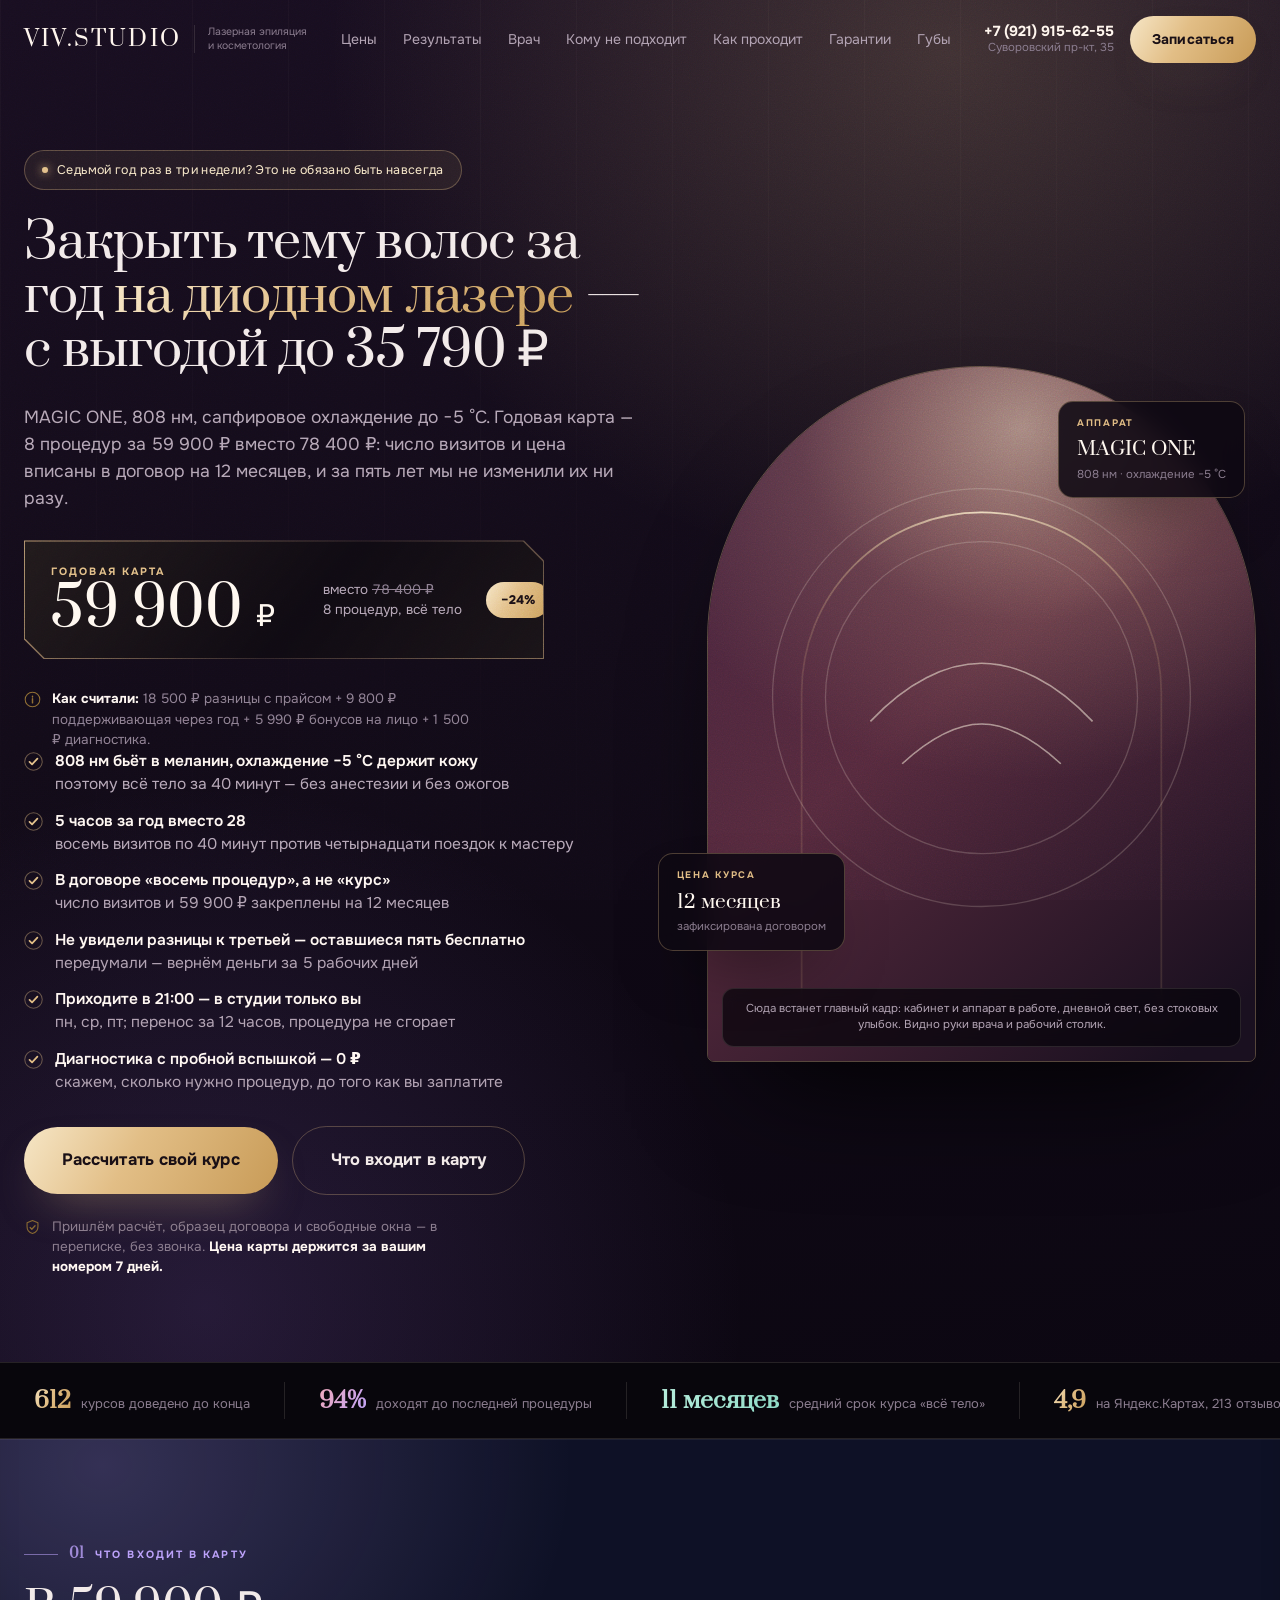
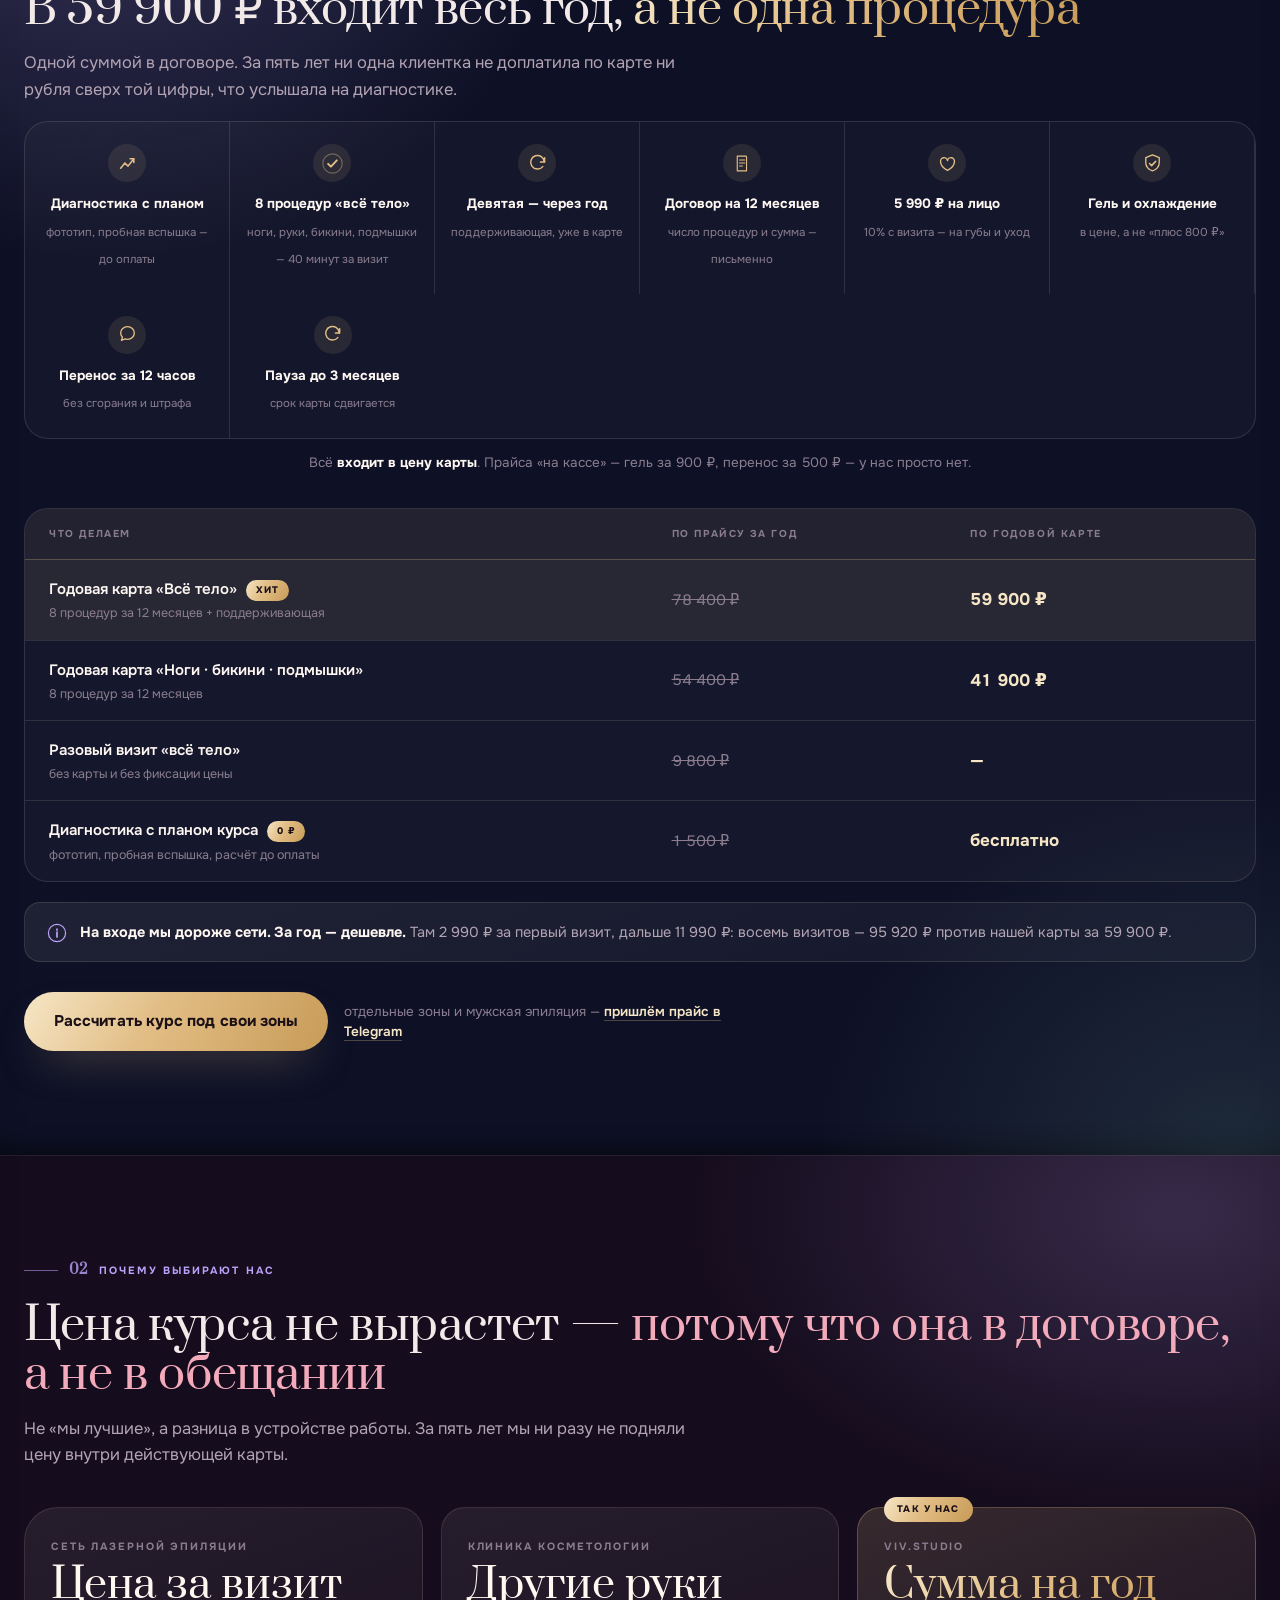
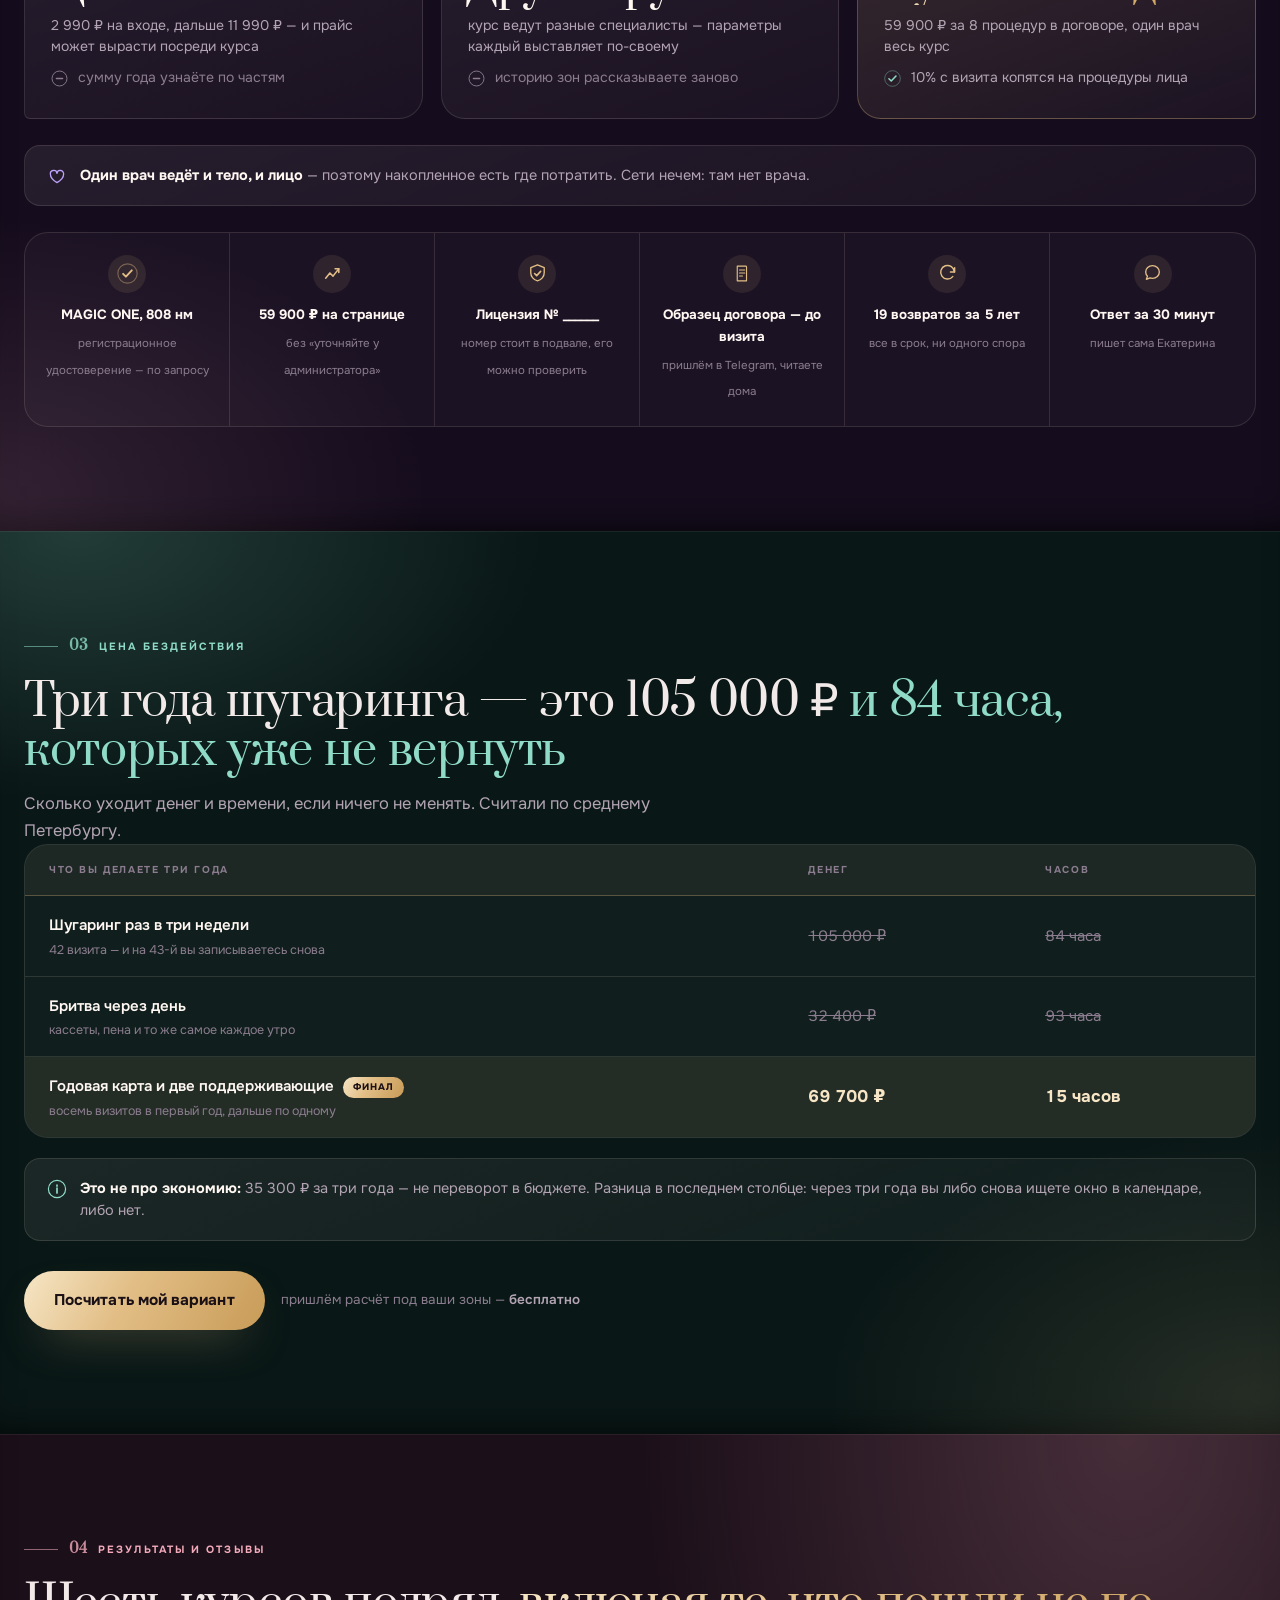
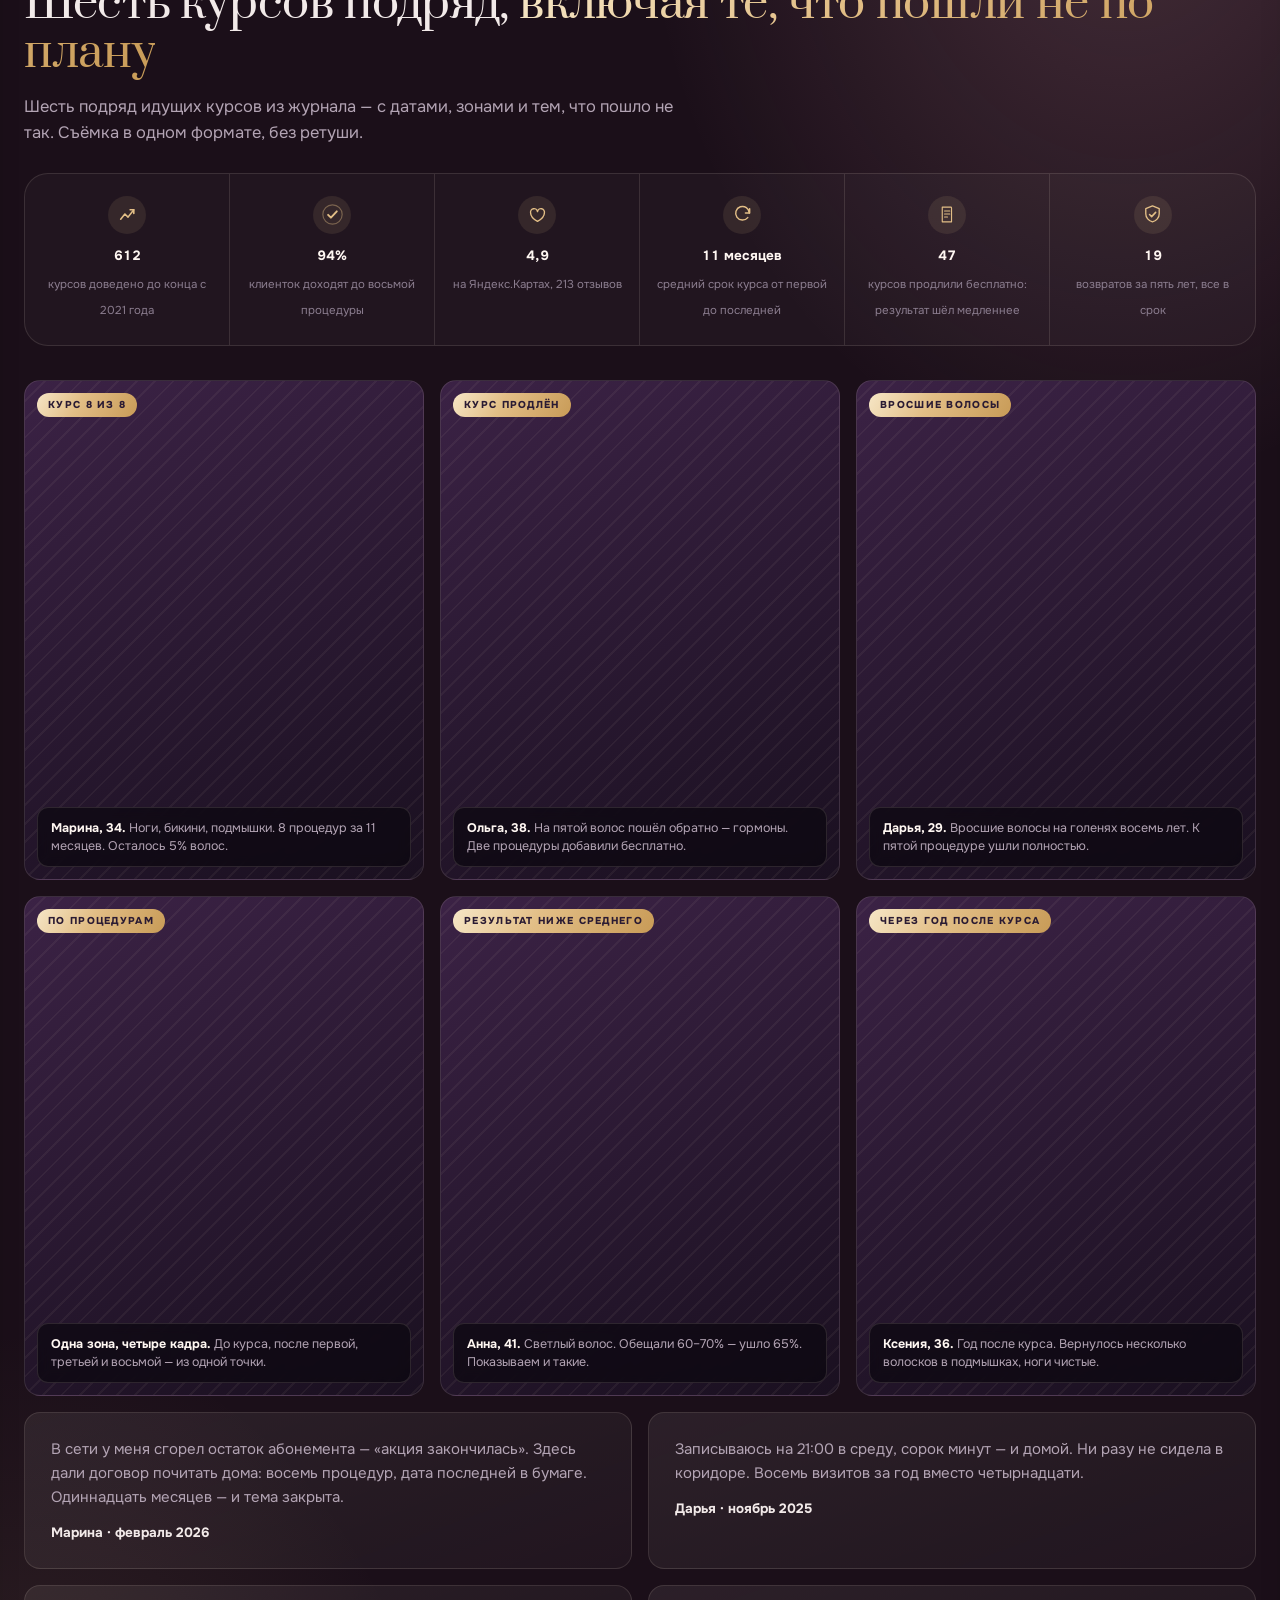
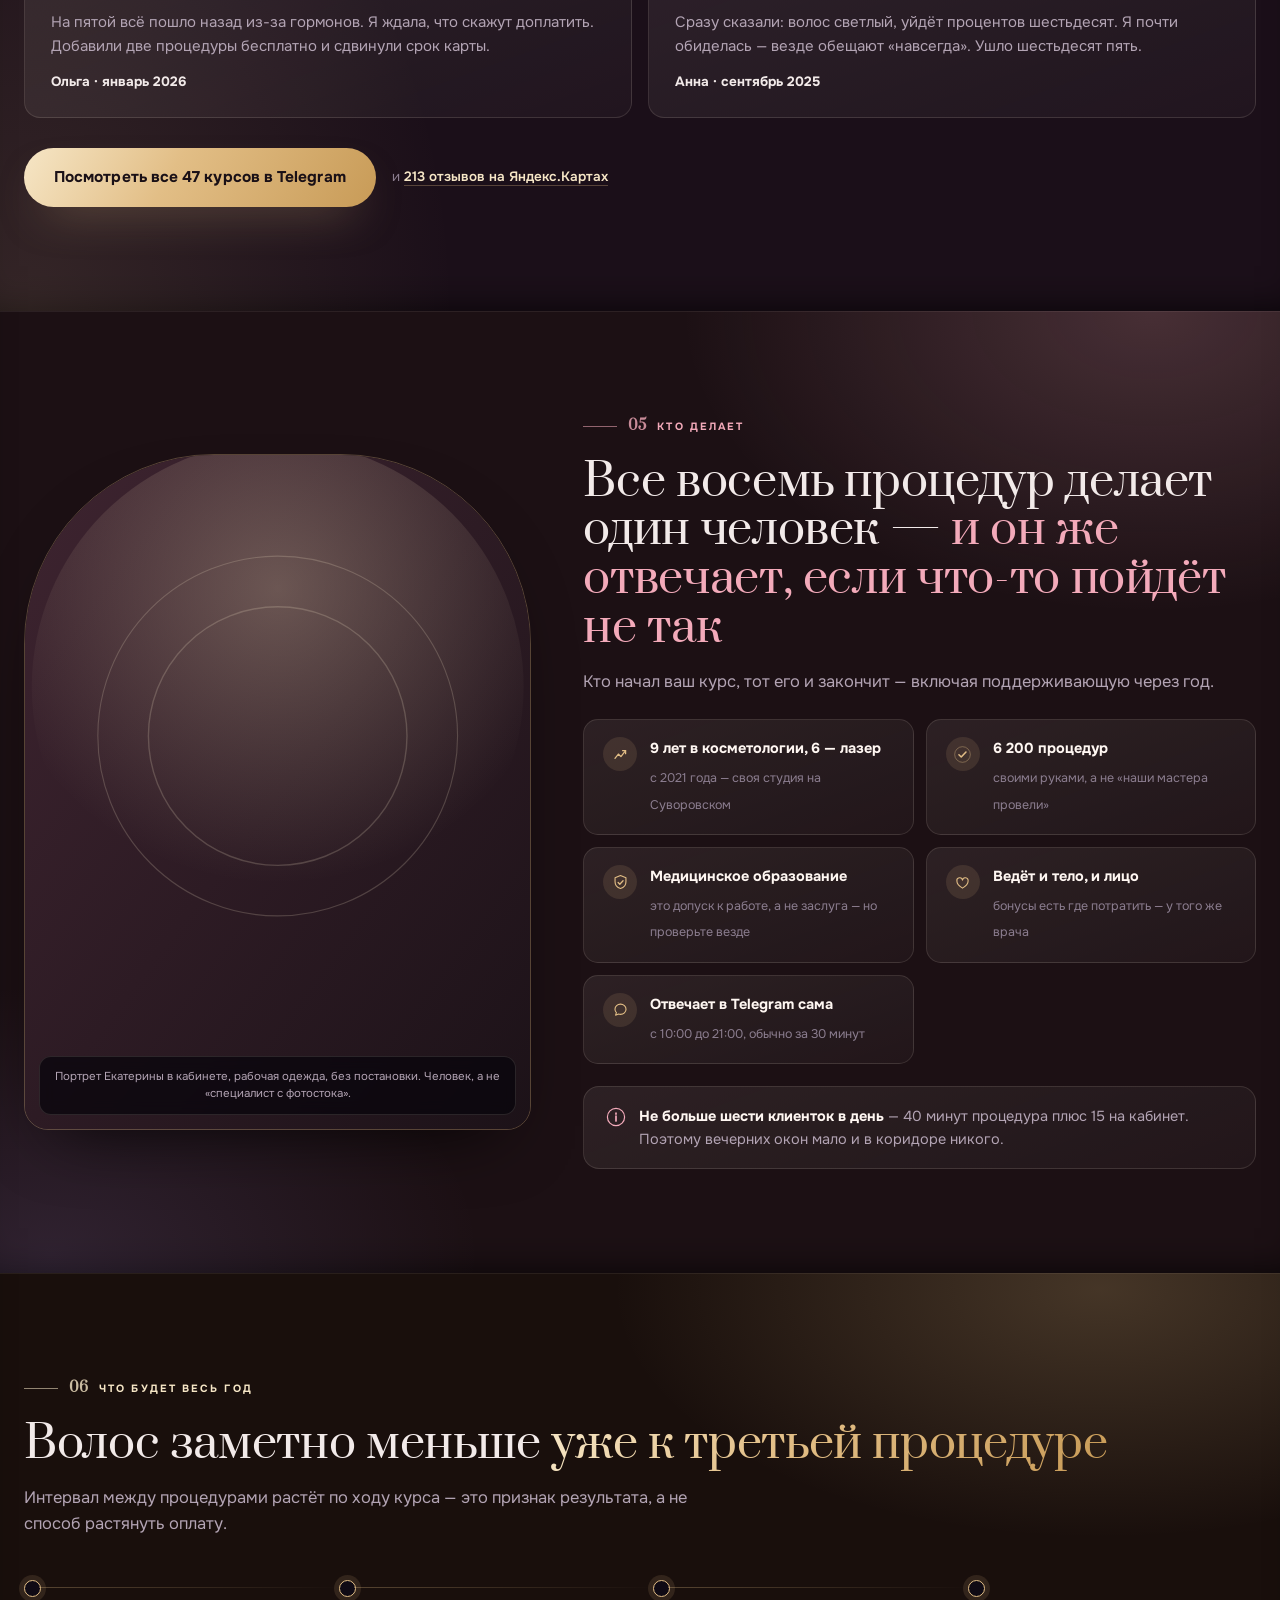
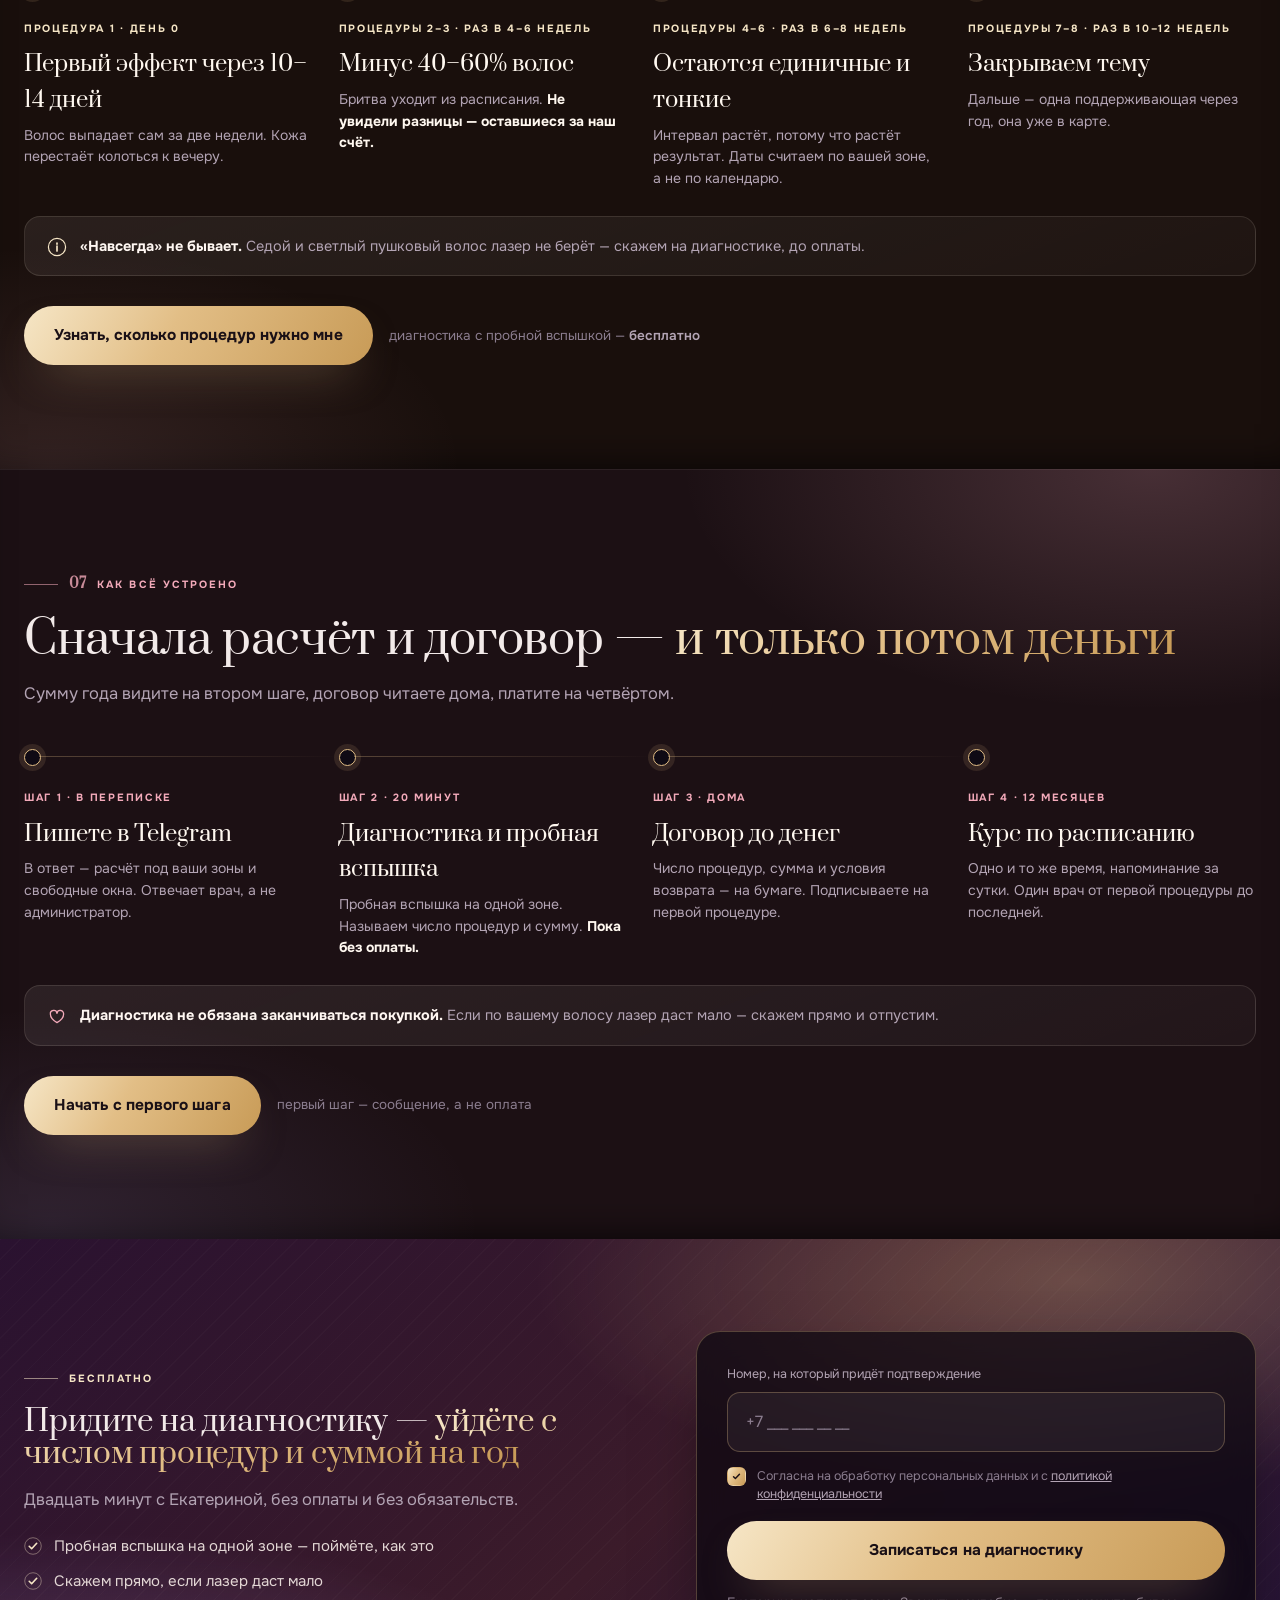
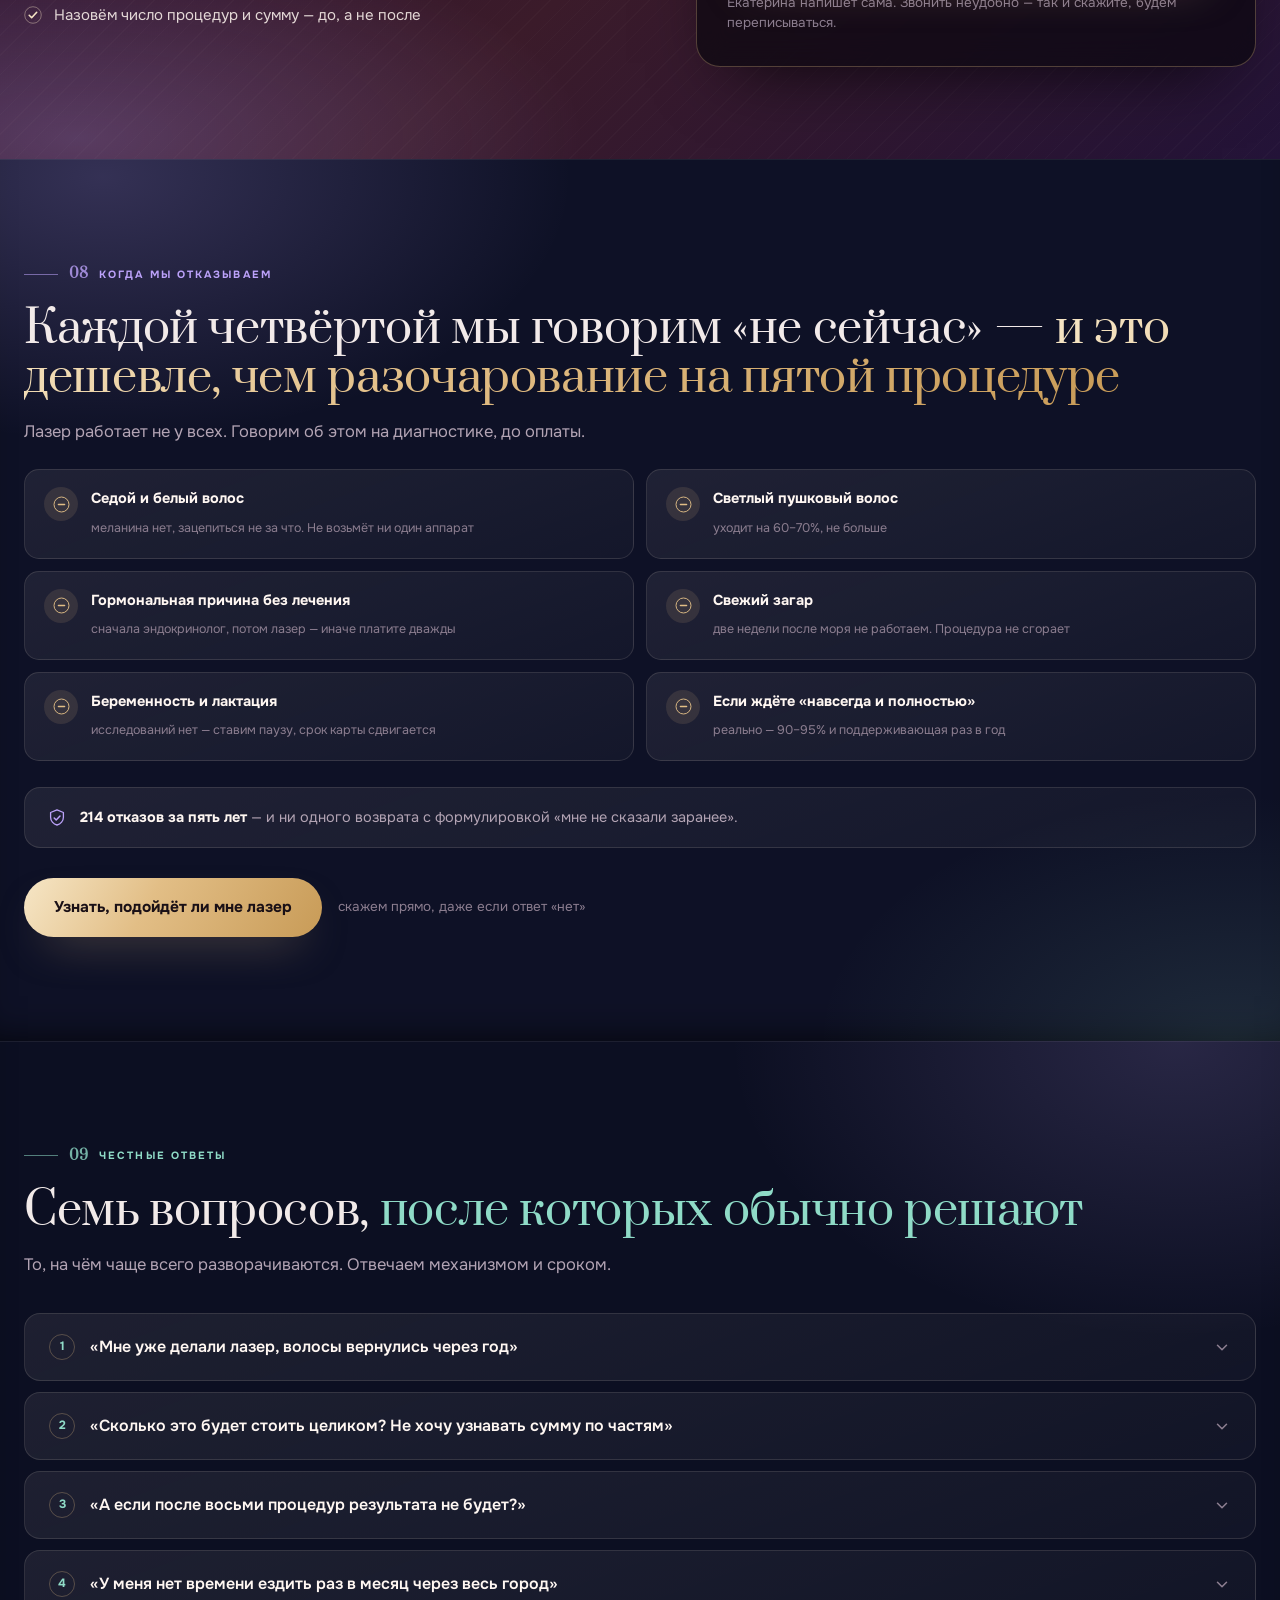
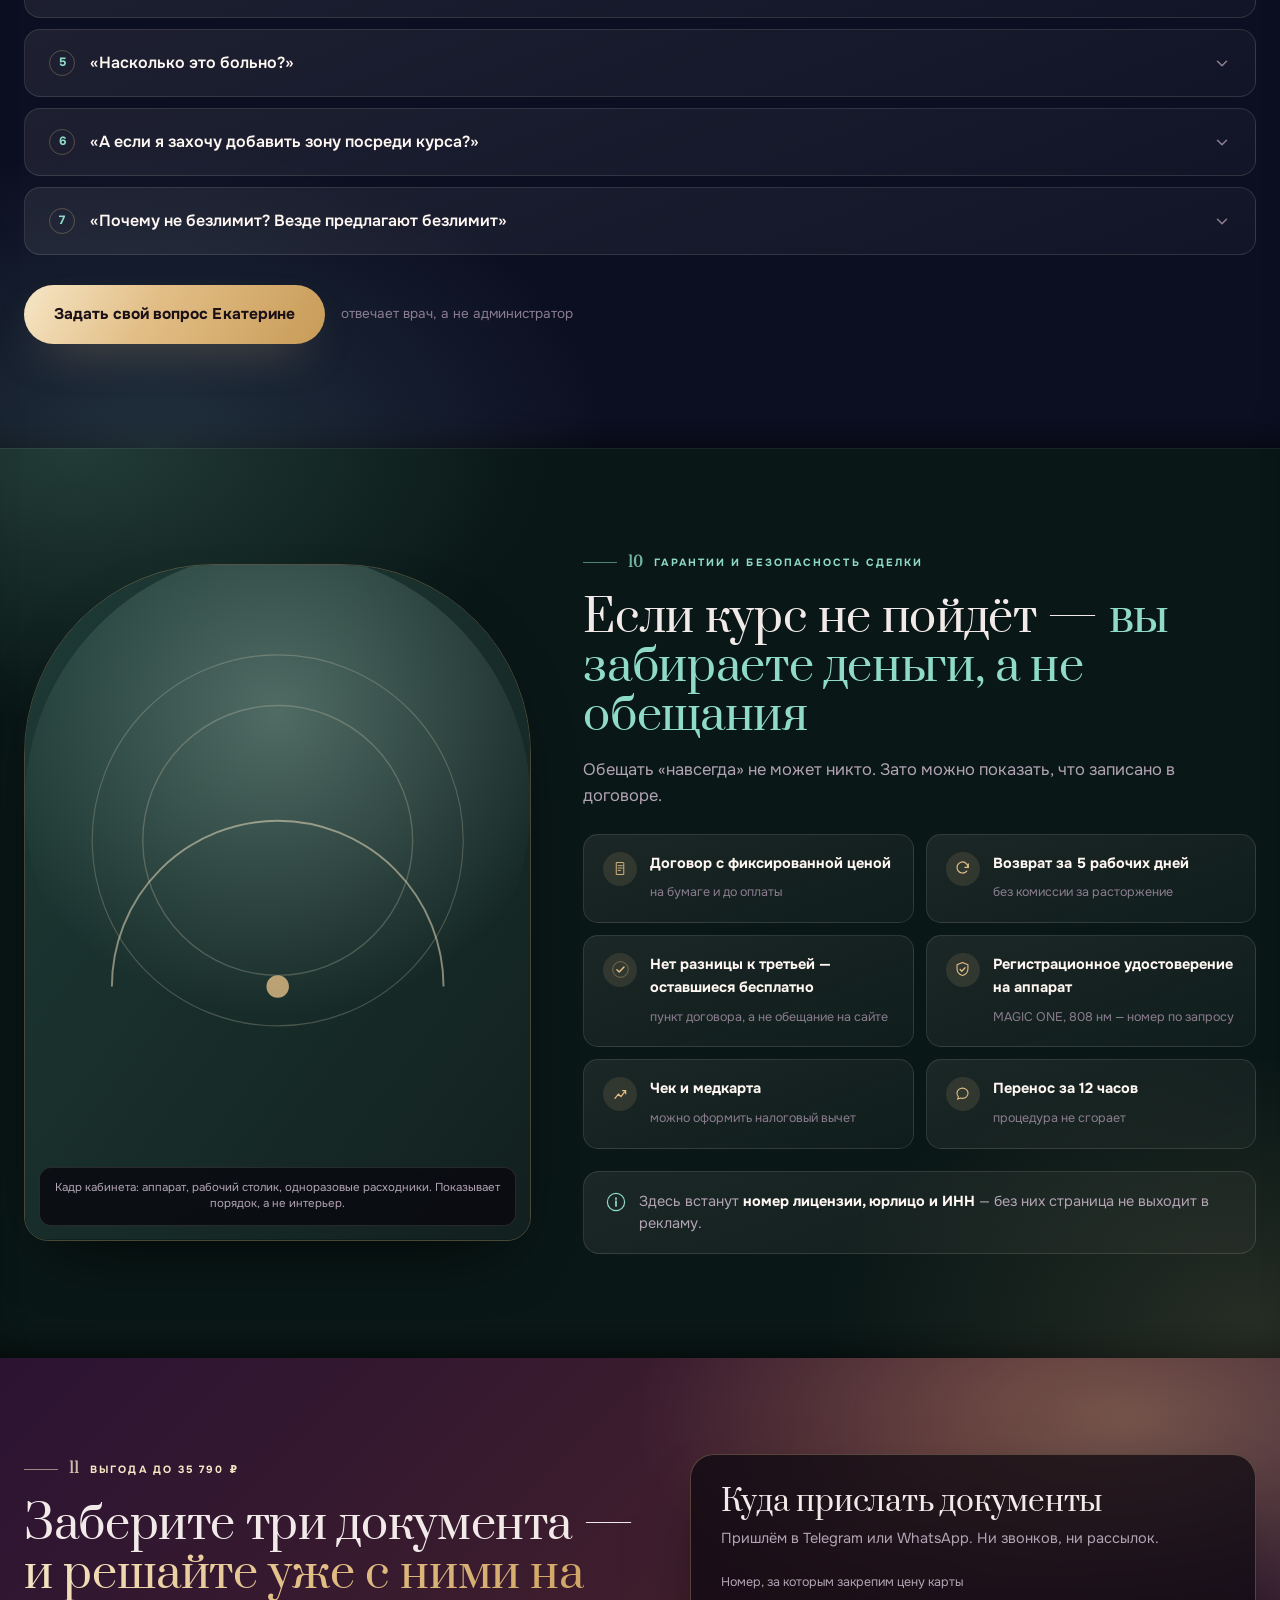
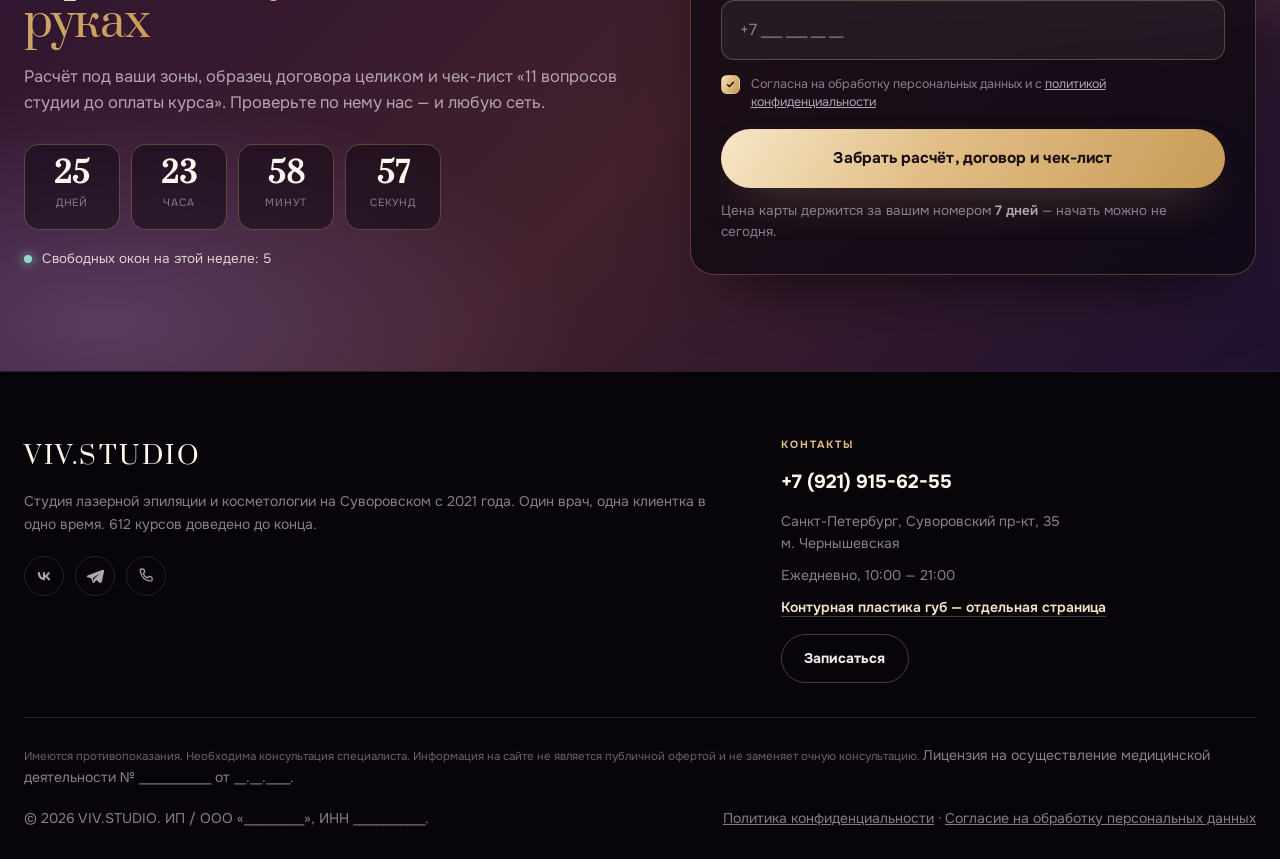
==== commit 539419c6: "Технология вынесена в заголовок и в буллет с механизмом В прошлой версии технология лежала одной фра" ====
--- a/index.html
+++ b/index.html
@@ -861,9 +861,9 @@
       <div class="h-txt rv">
         <div class="tag"><i></i> Седьмой год раз в три недели? Это не обязано быть навсегда</div>
 
-        <h1>Закрыть тему волос <span class="acc">за год</span> —<br>с выгодой <span class="nw">до 35 790 ₽</span></h1>
-
-        <p class="h-sub">Диодный лазер MAGIC ONE, 808 нм, сапфировое охлаждение до −5 °C: всё тело за 40 минут, без анестезии и без ожогов. Годовая карта — 8 процедур за 59 900 ₽ вместо 78 400 ₽, число визитов и цена вписаны в договор на 12 месяцев.</p>
+        <h1>Закрыть тему волос за год <span class="acc">на диодном лазере</span> —<br>с выгодой <span class="nw">до 35 790 ₽</span></h1>
+
+        <p class="h-sub">MAGIC ONE, 808 нм, сапфировое охлаждение до −5 °C. Годовая карта — 8 процедур за 59 900 ₽ вместо 78 400 ₽: число визитов и цена вписаны в договор на 12 месяцев, и за пять лет мы не изменили их ни разу.</p>
 
         <div class="tk">
           <div class="tk-in">
@@ -880,6 +880,7 @@
           <span><b>Как считали:</b> 18 500 ₽ разницы с прайсом + 9 800 ₽ поддерживающая через год + 5 990 ₽ бонусов на лицо + 1 500 ₽ диагностика.</span></p>
 
         <ul class="bul">
+          <li><svg class="i" width="19" height="19"><use href="#i-check"/></svg><span><b>808 нм бьёт в меланин, охлаждение −5 °C держит кожу</b>поэтому всё тело за 40 минут — без анестезии и без ожогов</span></li>
           <li><svg class="i" width="19" height="19"><use href="#i-check"/></svg><span><b>5 часов за год вместо 28</b>восемь визитов по 40 минут против четырнадцати поездок к мастеру</span></li>
           <li><svg class="i" width="19" height="19"><use href="#i-check"/></svg><span><b>В договоре «восемь процедур», а не «курс»</b>число визитов и 59 900 ₽ закреплены на 12 месяцев</span></li>
           <li><svg class="i" width="19" height="19"><use href="#i-check"/></svg><span><b>Не увидели разницы к третьей — оставшиеся пять бесплатно</b>передумали — вернём деньги за 5 рабочих дней</span></li>
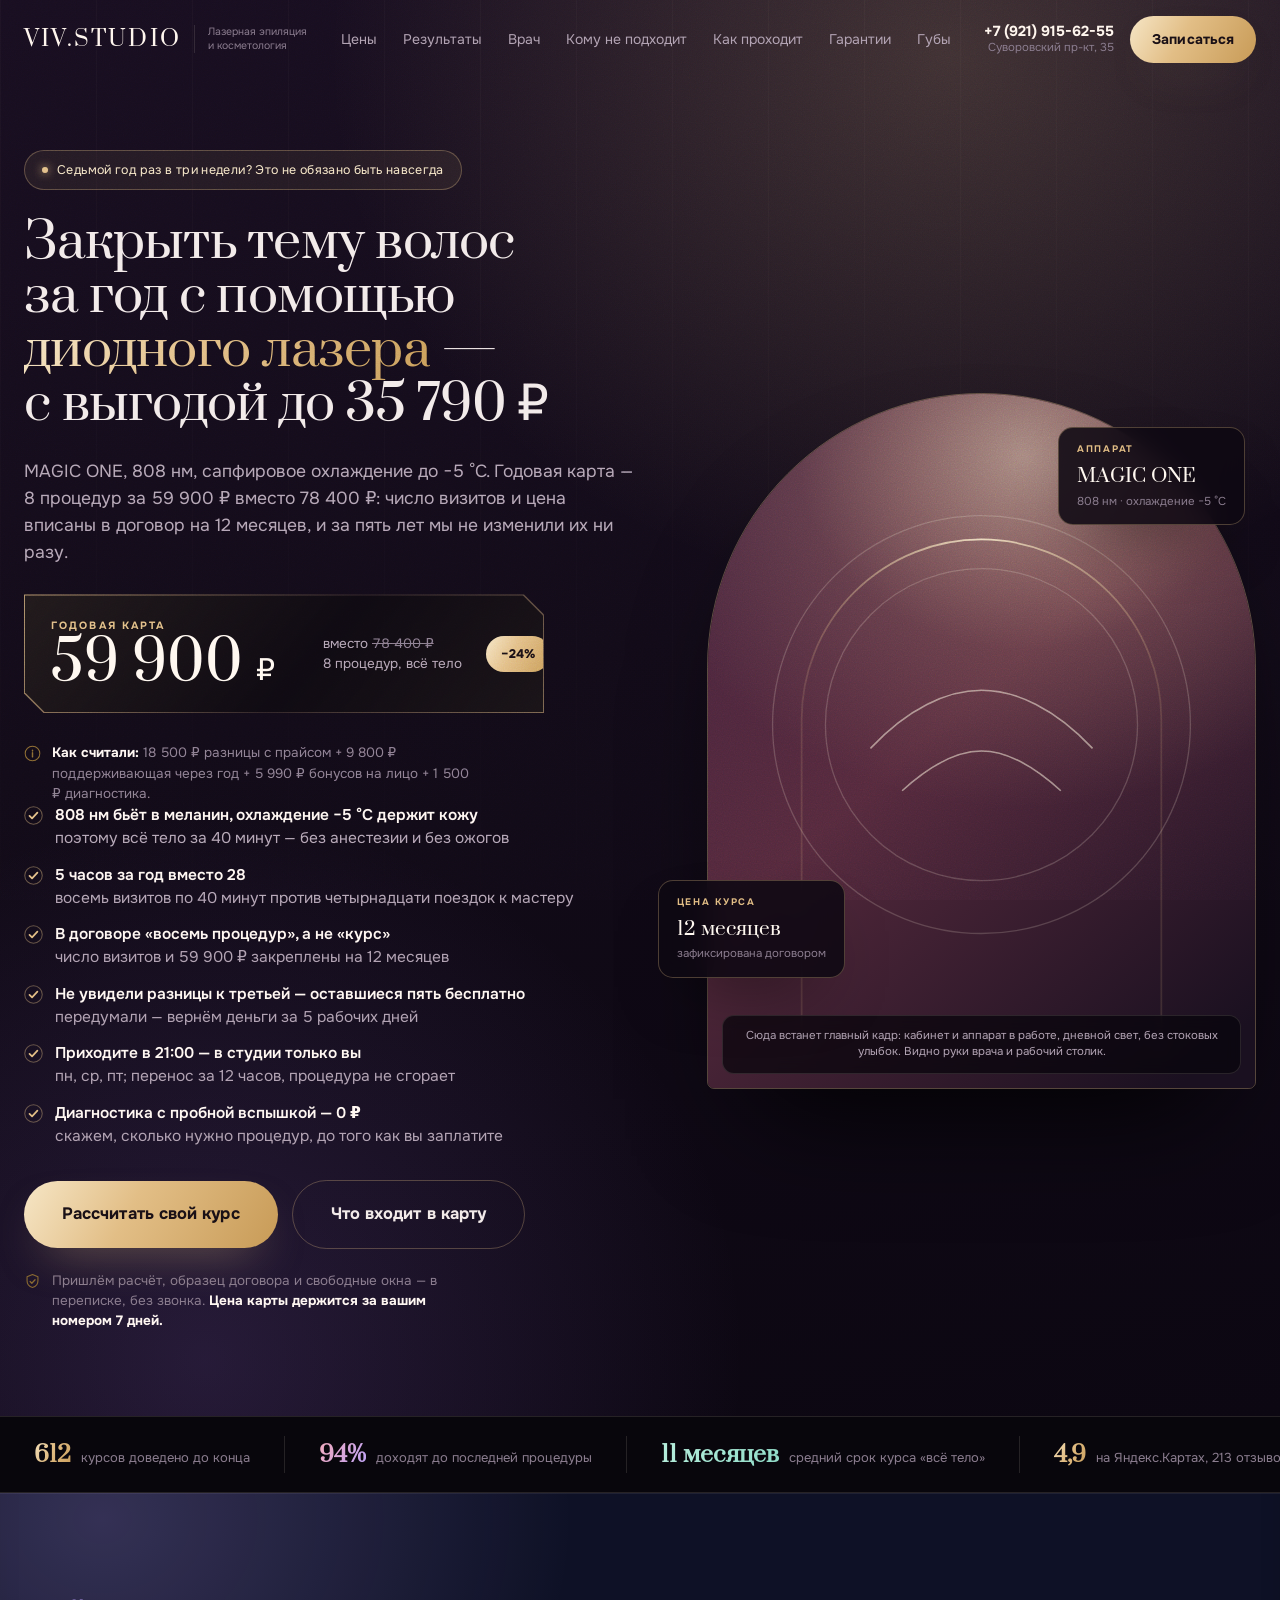
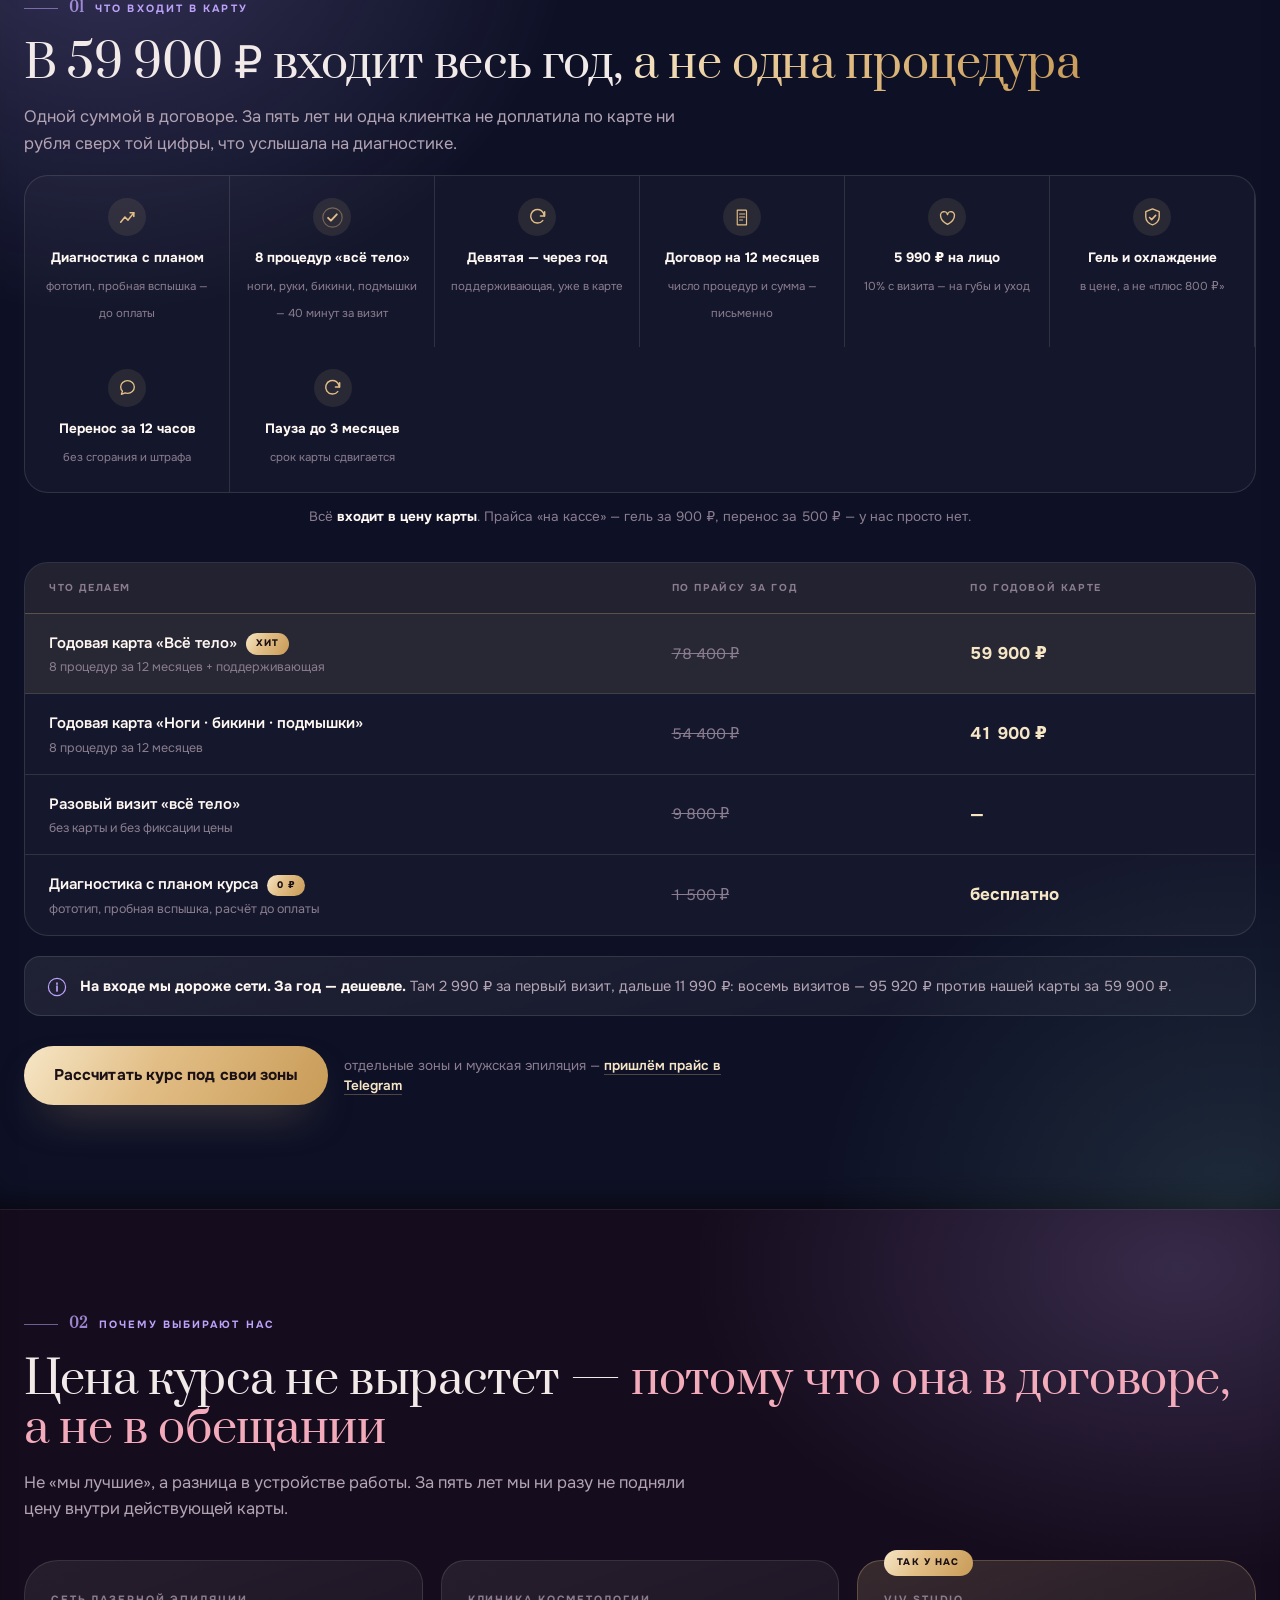
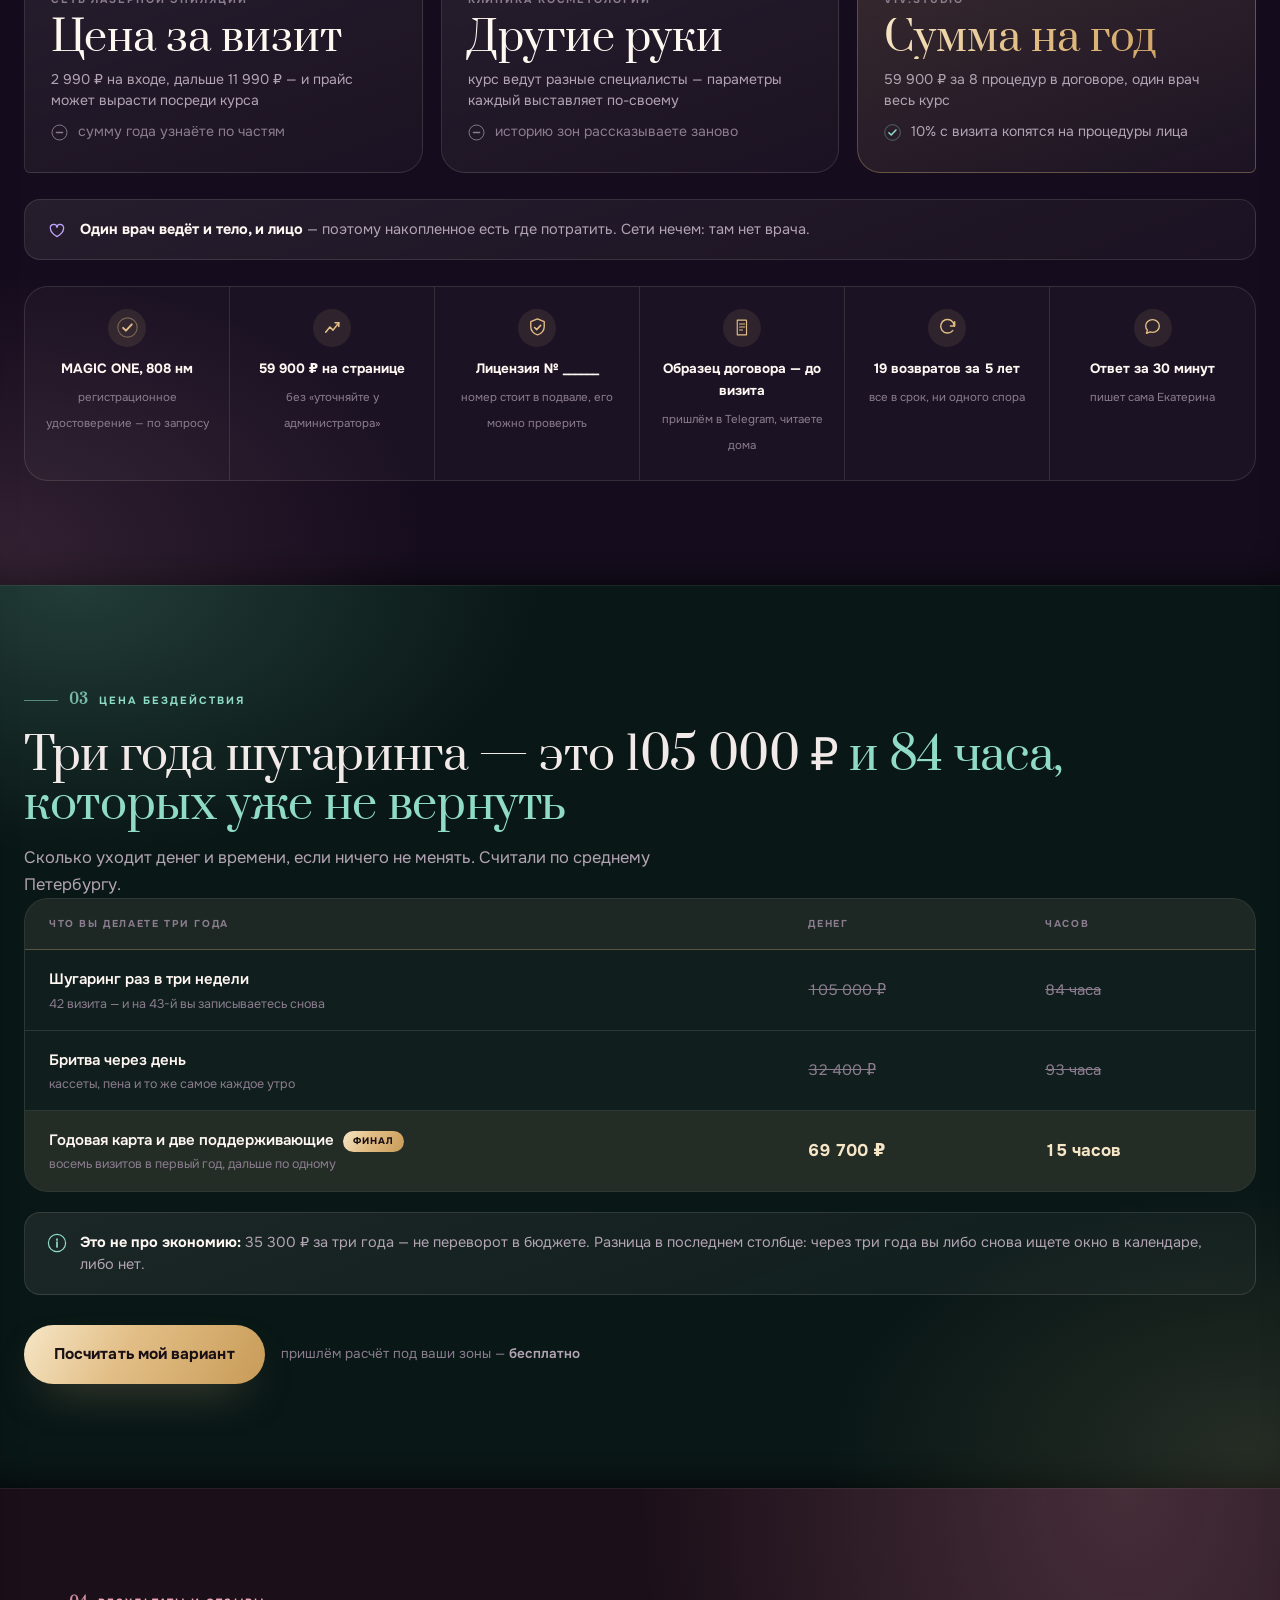
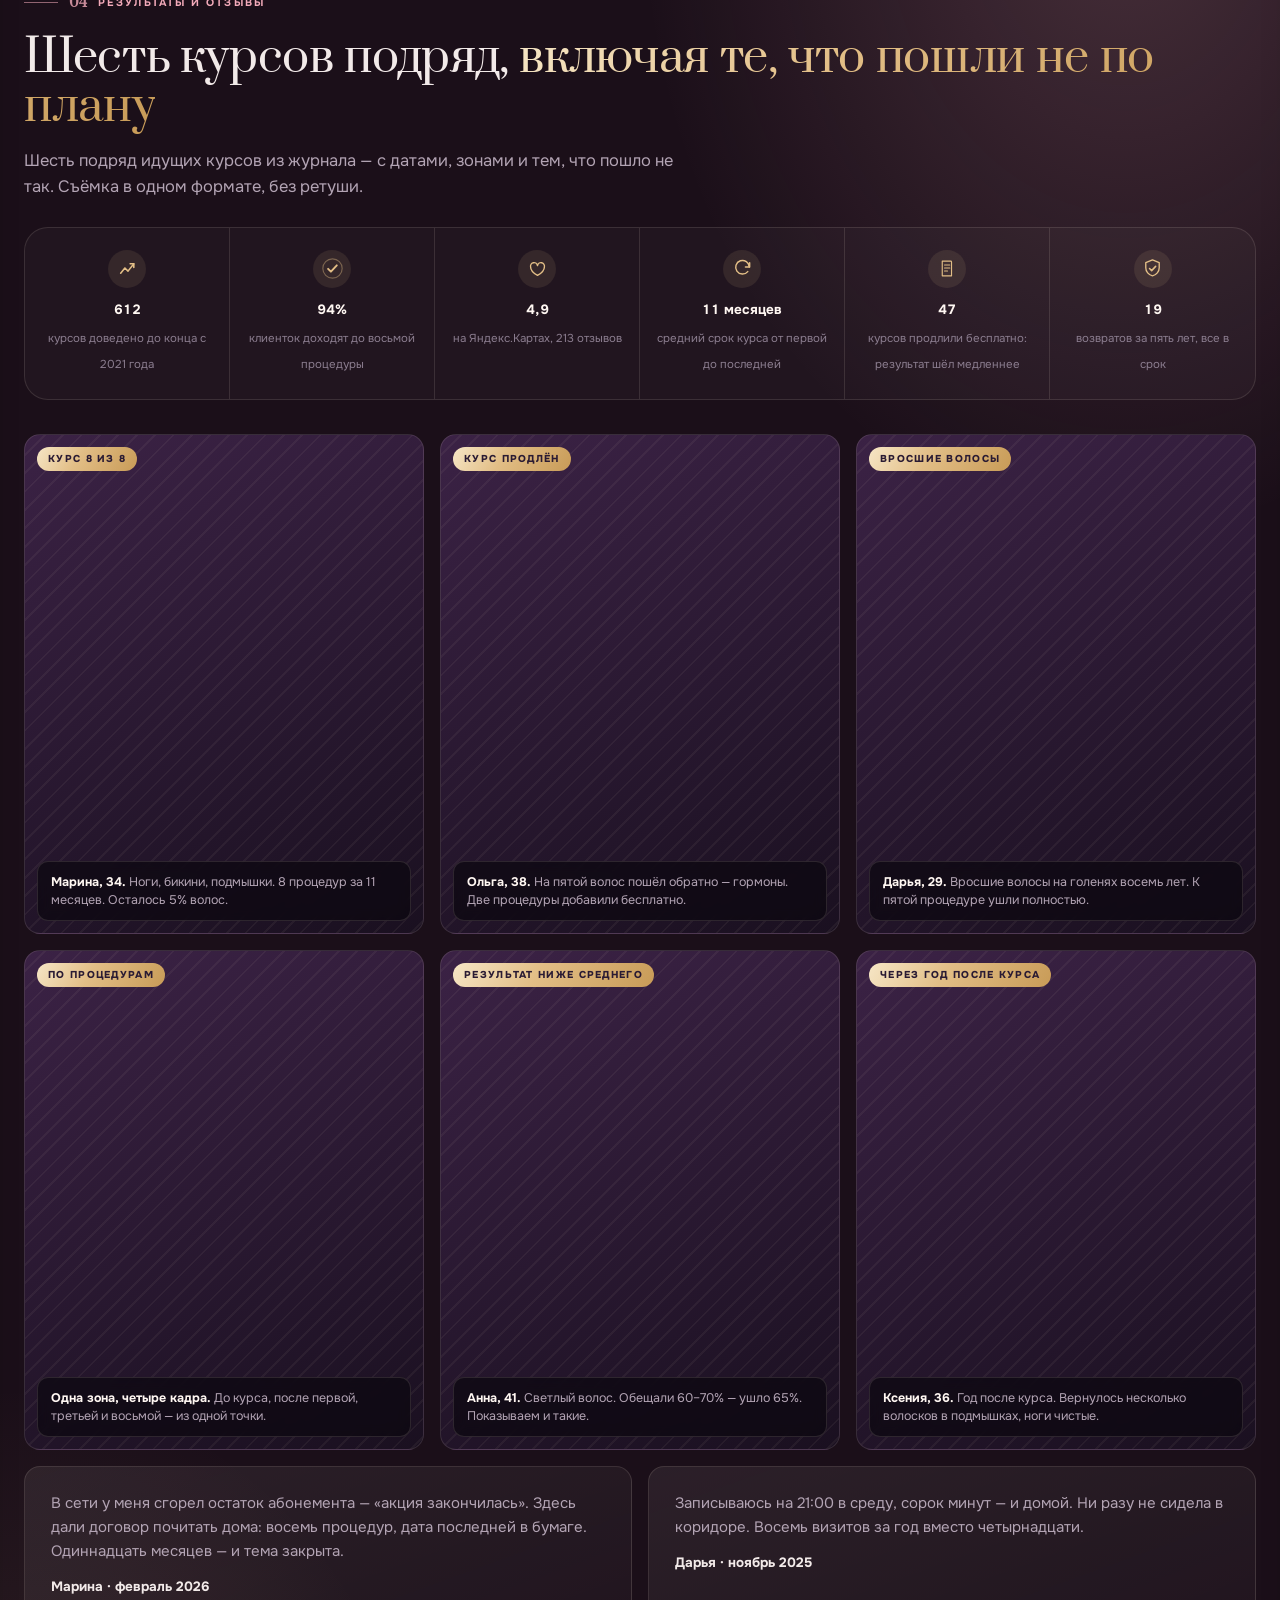
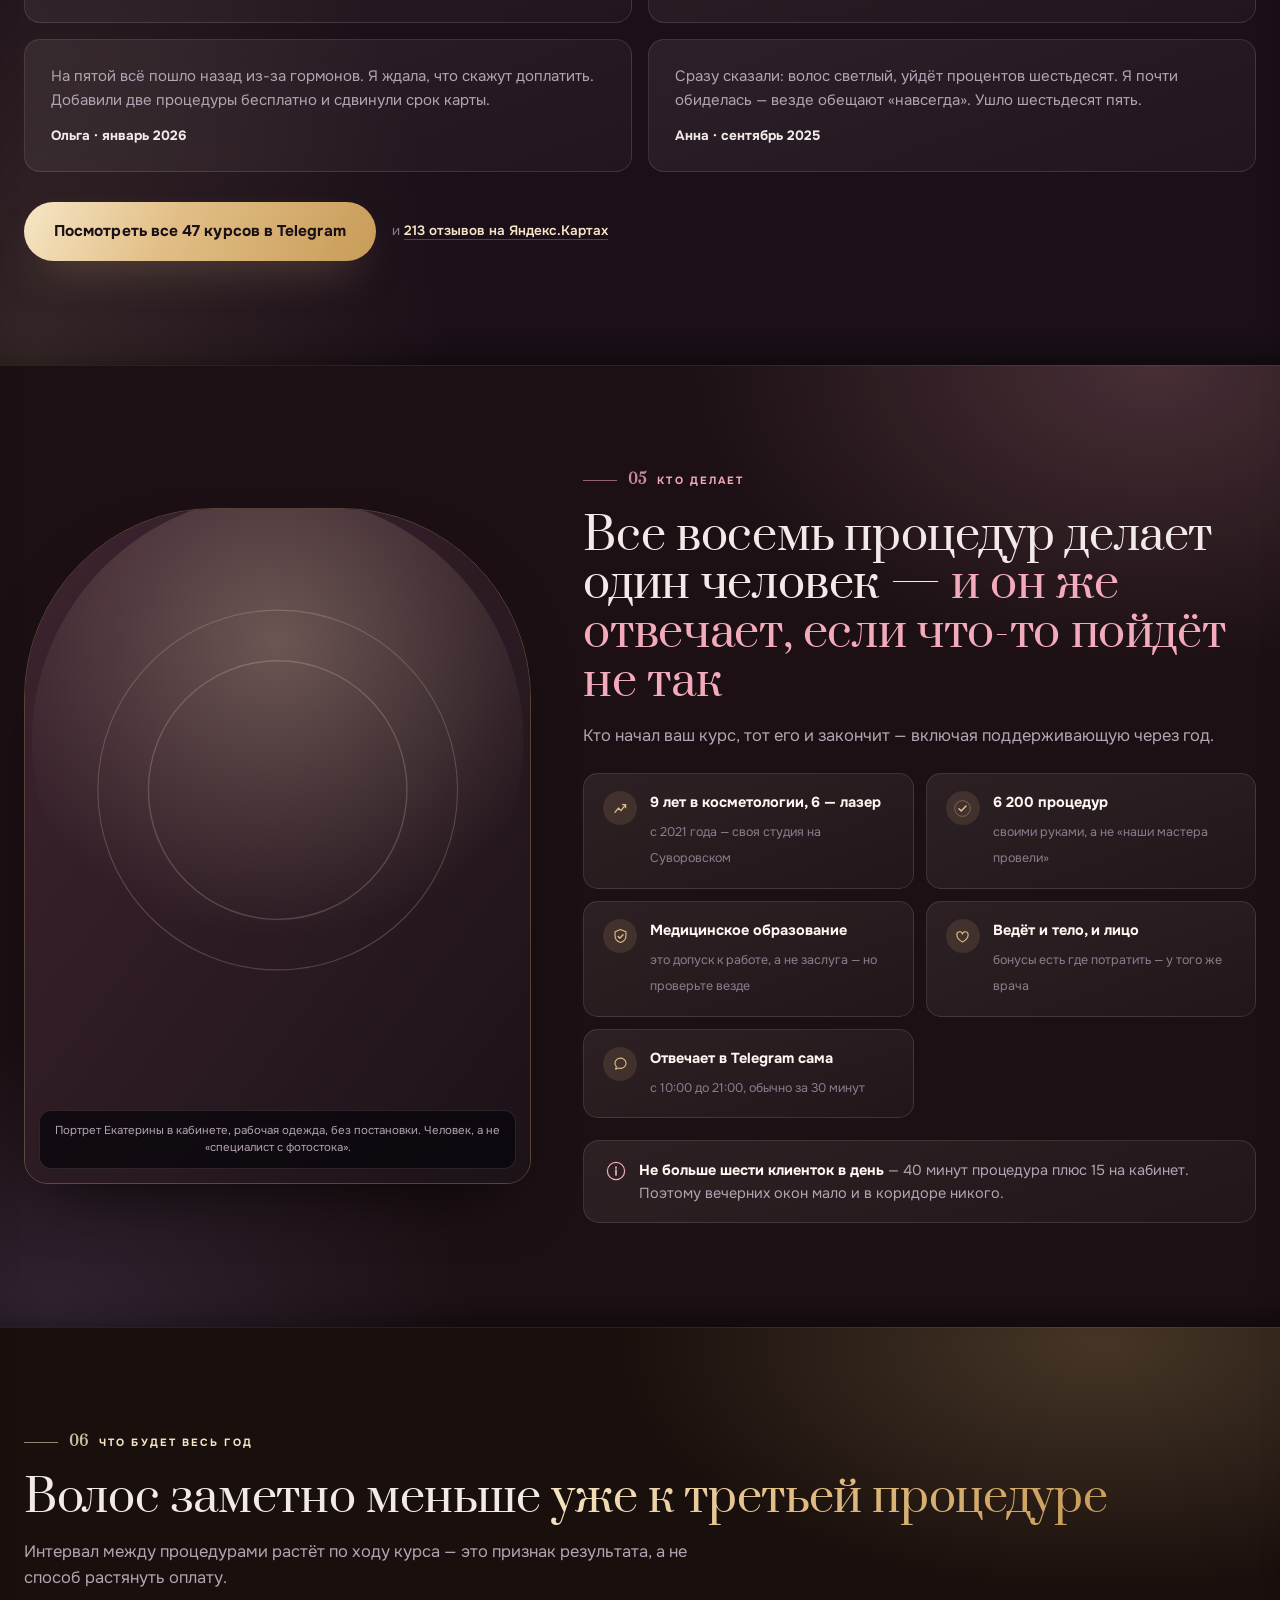
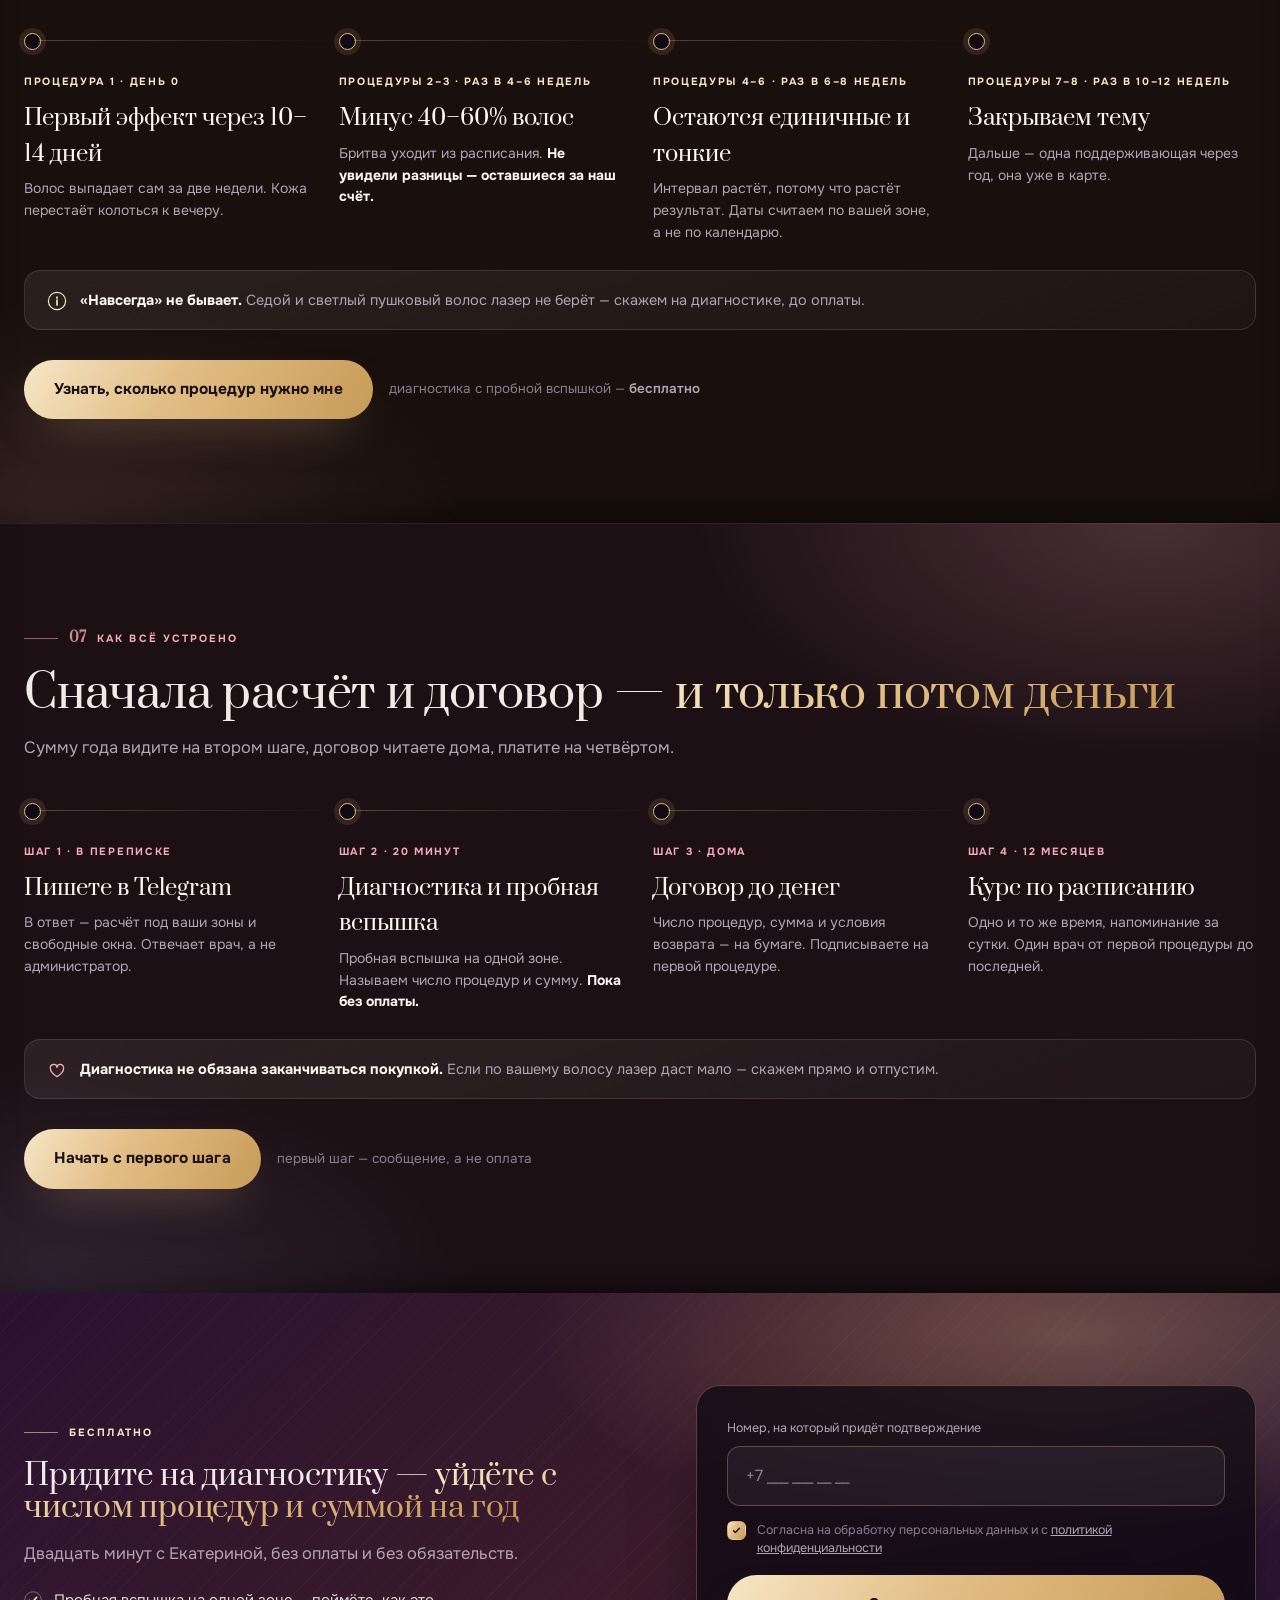
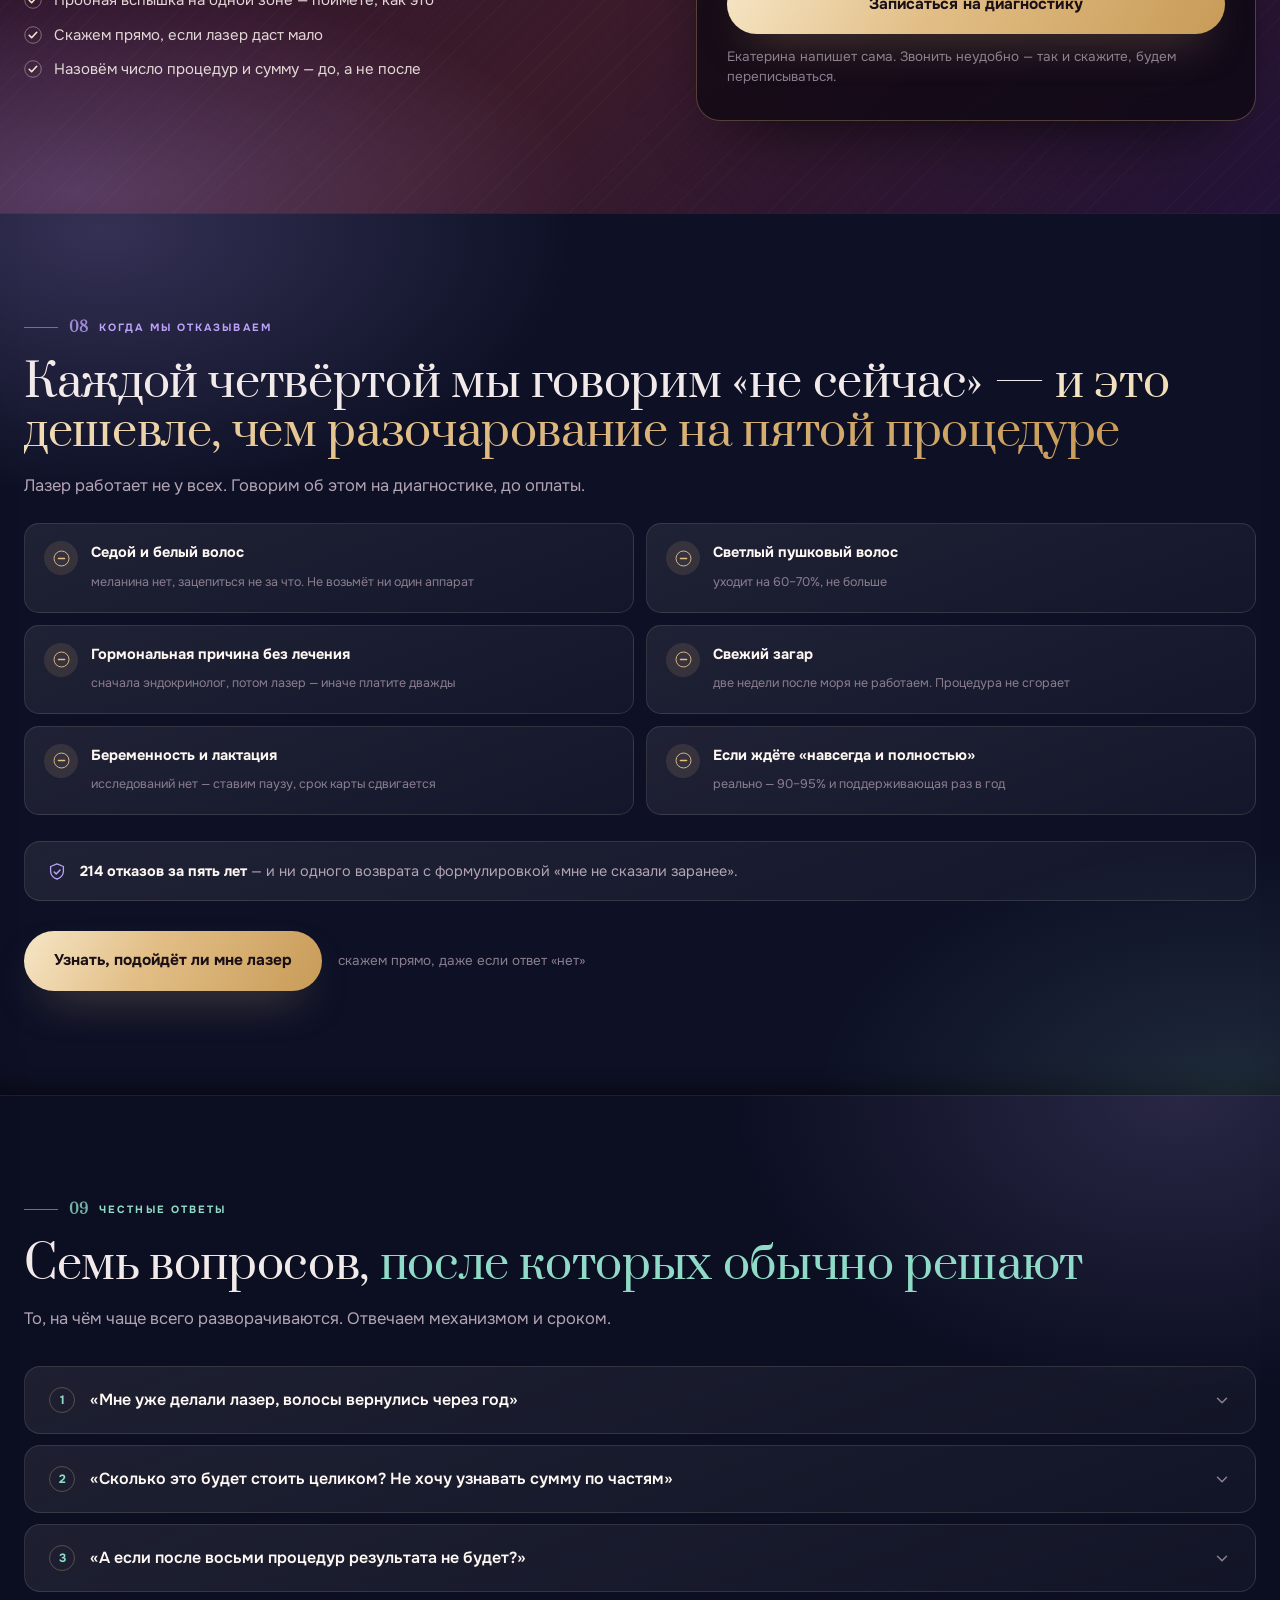
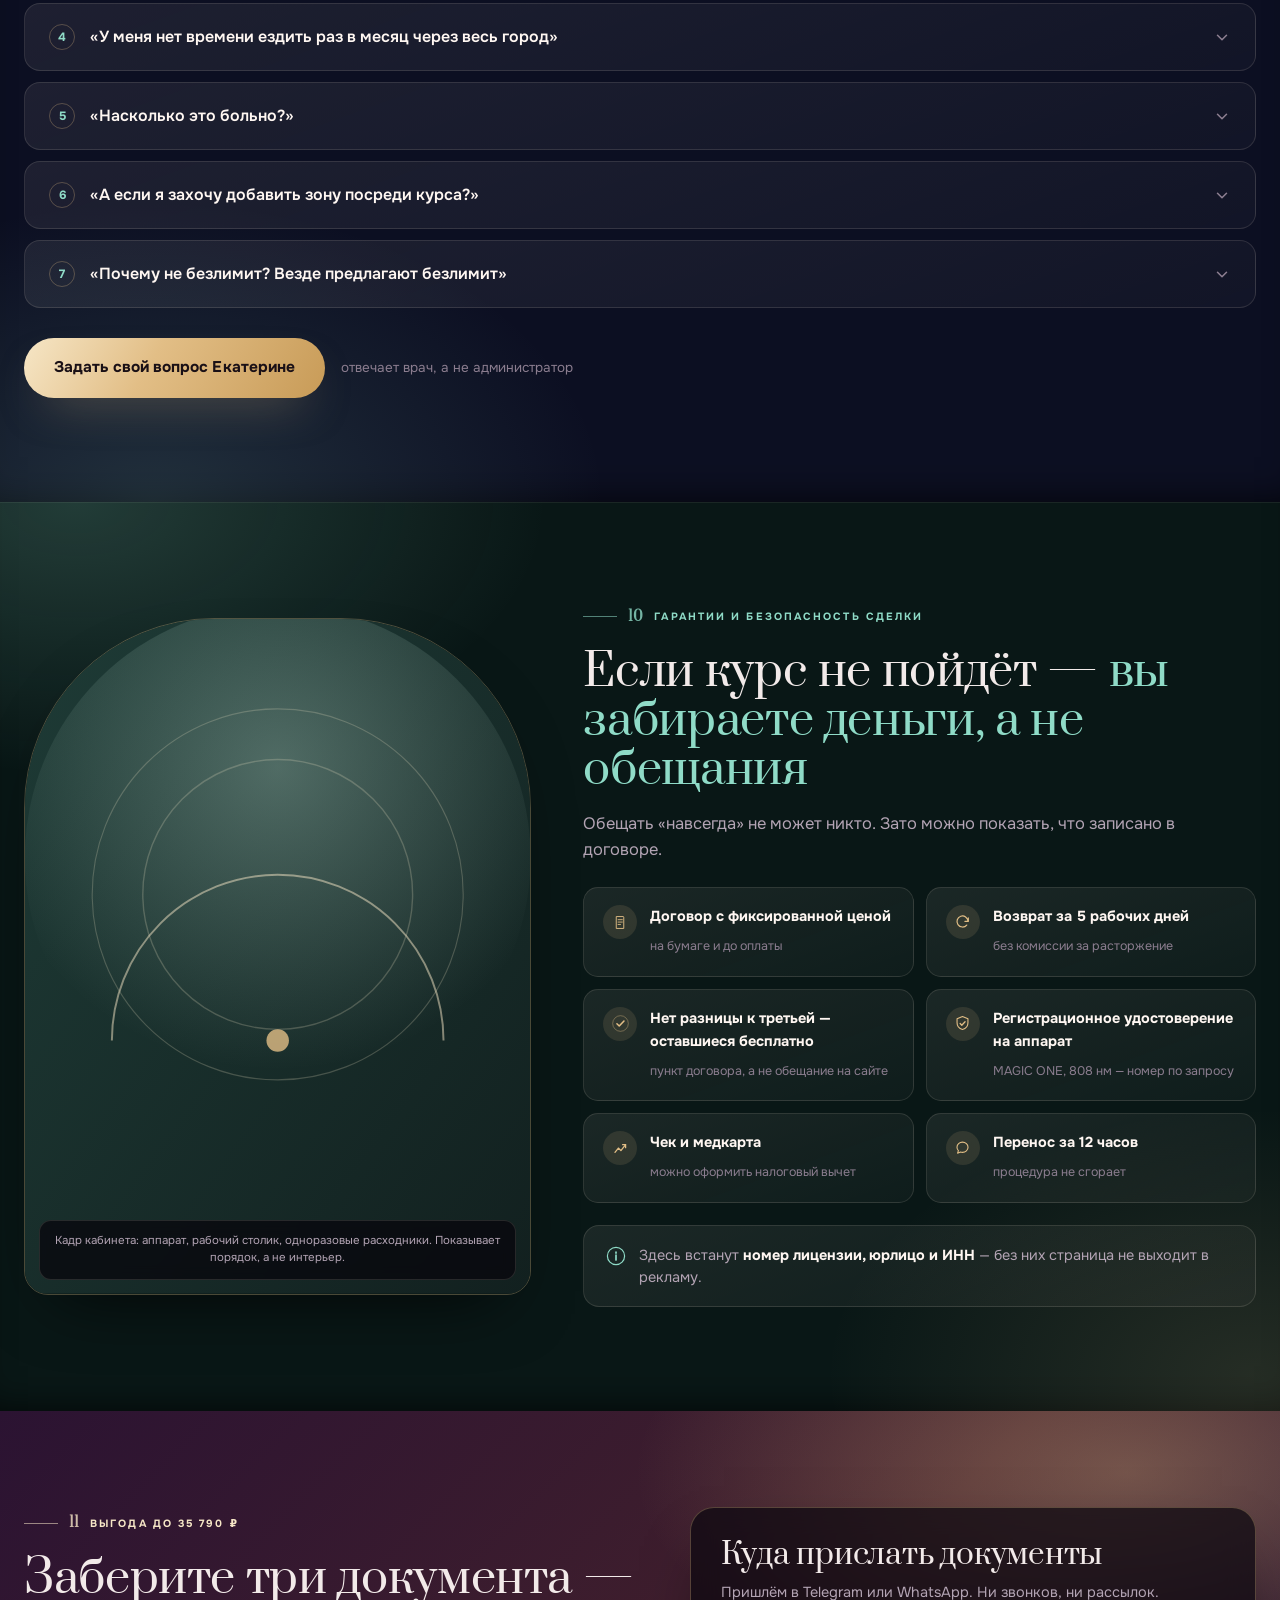
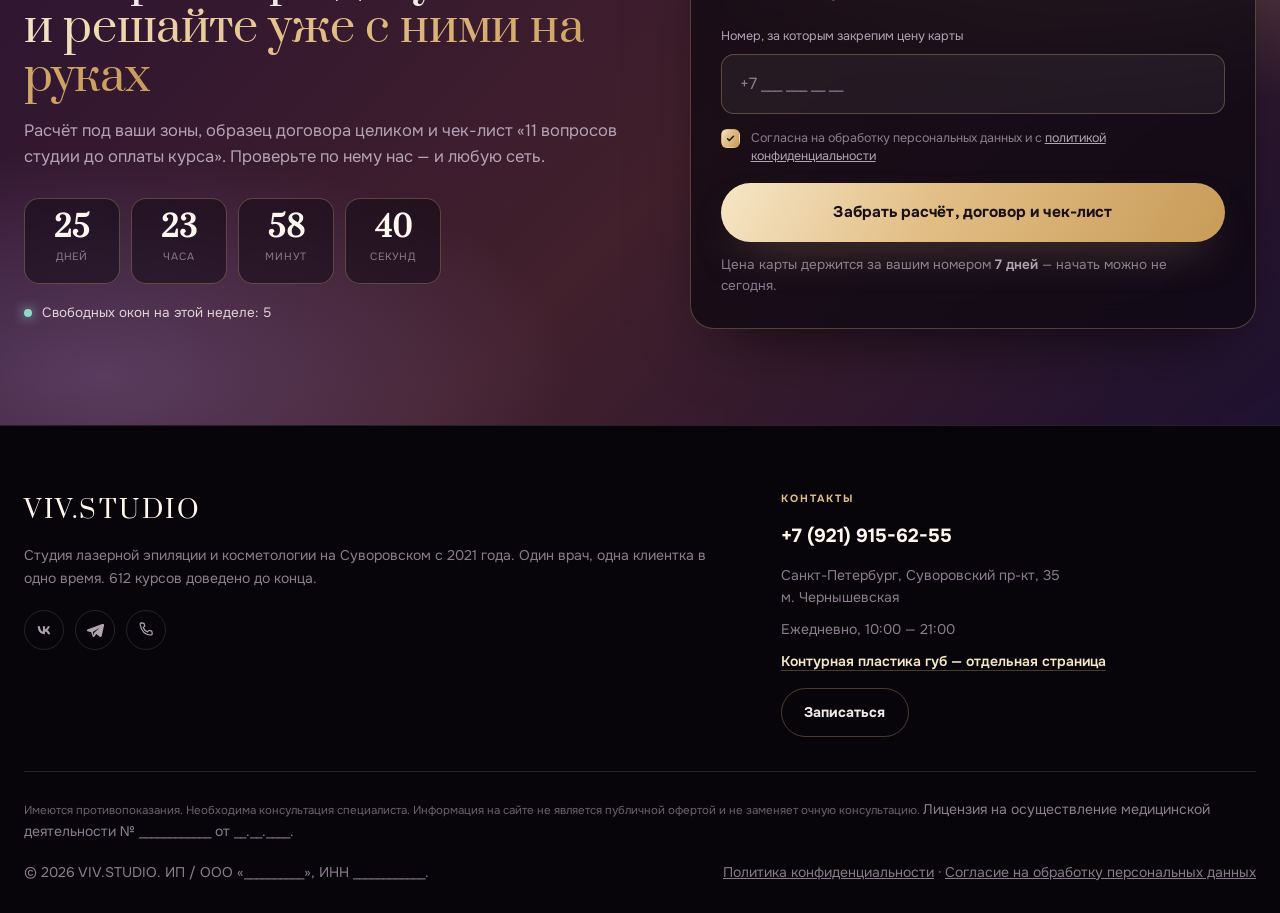
==== commit 3412cd60: "Заголовок: «за год с помощью диодного лазера» Формулировка по правке заказчика. Акцент перенесён на " ====
--- a/index.html
+++ b/index.html
@@ -12,7 +12,7 @@
 <meta property="og:locale" content="ru_RU">
 <meta property="og:site_name" content="VIV.STUDIO">
 <meta property="og:url" content="https://viv.studio/">
-<meta property="og:title" content="Закрыть тему волос за год — с выгодой до 35 790 ₽ | VIV.STUDIO">
+<meta property="og:title" content="Закрыть тему волос за год с помощью диодного лазера — с выгодой до 35 790 ₽ | VIV.STUDIO">
 <meta property="og:description" content="Годовая карта: 8 процедур «всё тело» за 59 900 ₽ вместо 78 400 ₽. Цена в договоре на 12 месяцев, нет разницы к третьей — оставшиеся за наш счёт, 10% с визита копятся на процедуры лица.">
 <meta property="og:image" content="https://viv.studio/assets/img/og.png">
 <meta property="og:image:width" content="1200">
@@ -861,7 +861,7 @@
       <div class="h-txt rv">
         <div class="tag"><i></i> Седьмой год раз в три недели? Это не обязано быть навсегда</div>
 
-        <h1>Закрыть тему волос за год <span class="acc">на диодном лазере</span> —<br>с выгодой <span class="nw">до 35 790 ₽</span></h1>
+        <h1>Закрыть тему волос за год с помощью <span class="acc">диодного лазера</span> —<br>с выгодой <span class="nw">до 35 790 ₽</span></h1>
 
         <p class="h-sub">MAGIC ONE, 808 нм, сапфировое охлаждение до −5 °C. Годовая карта — 8 процедур за 59 900 ₽ вместо 78 400 ₽: число визитов и цена вписаны в договор на 12 месяцев, и за пять лет мы не изменили их ни разу.</p>
 
